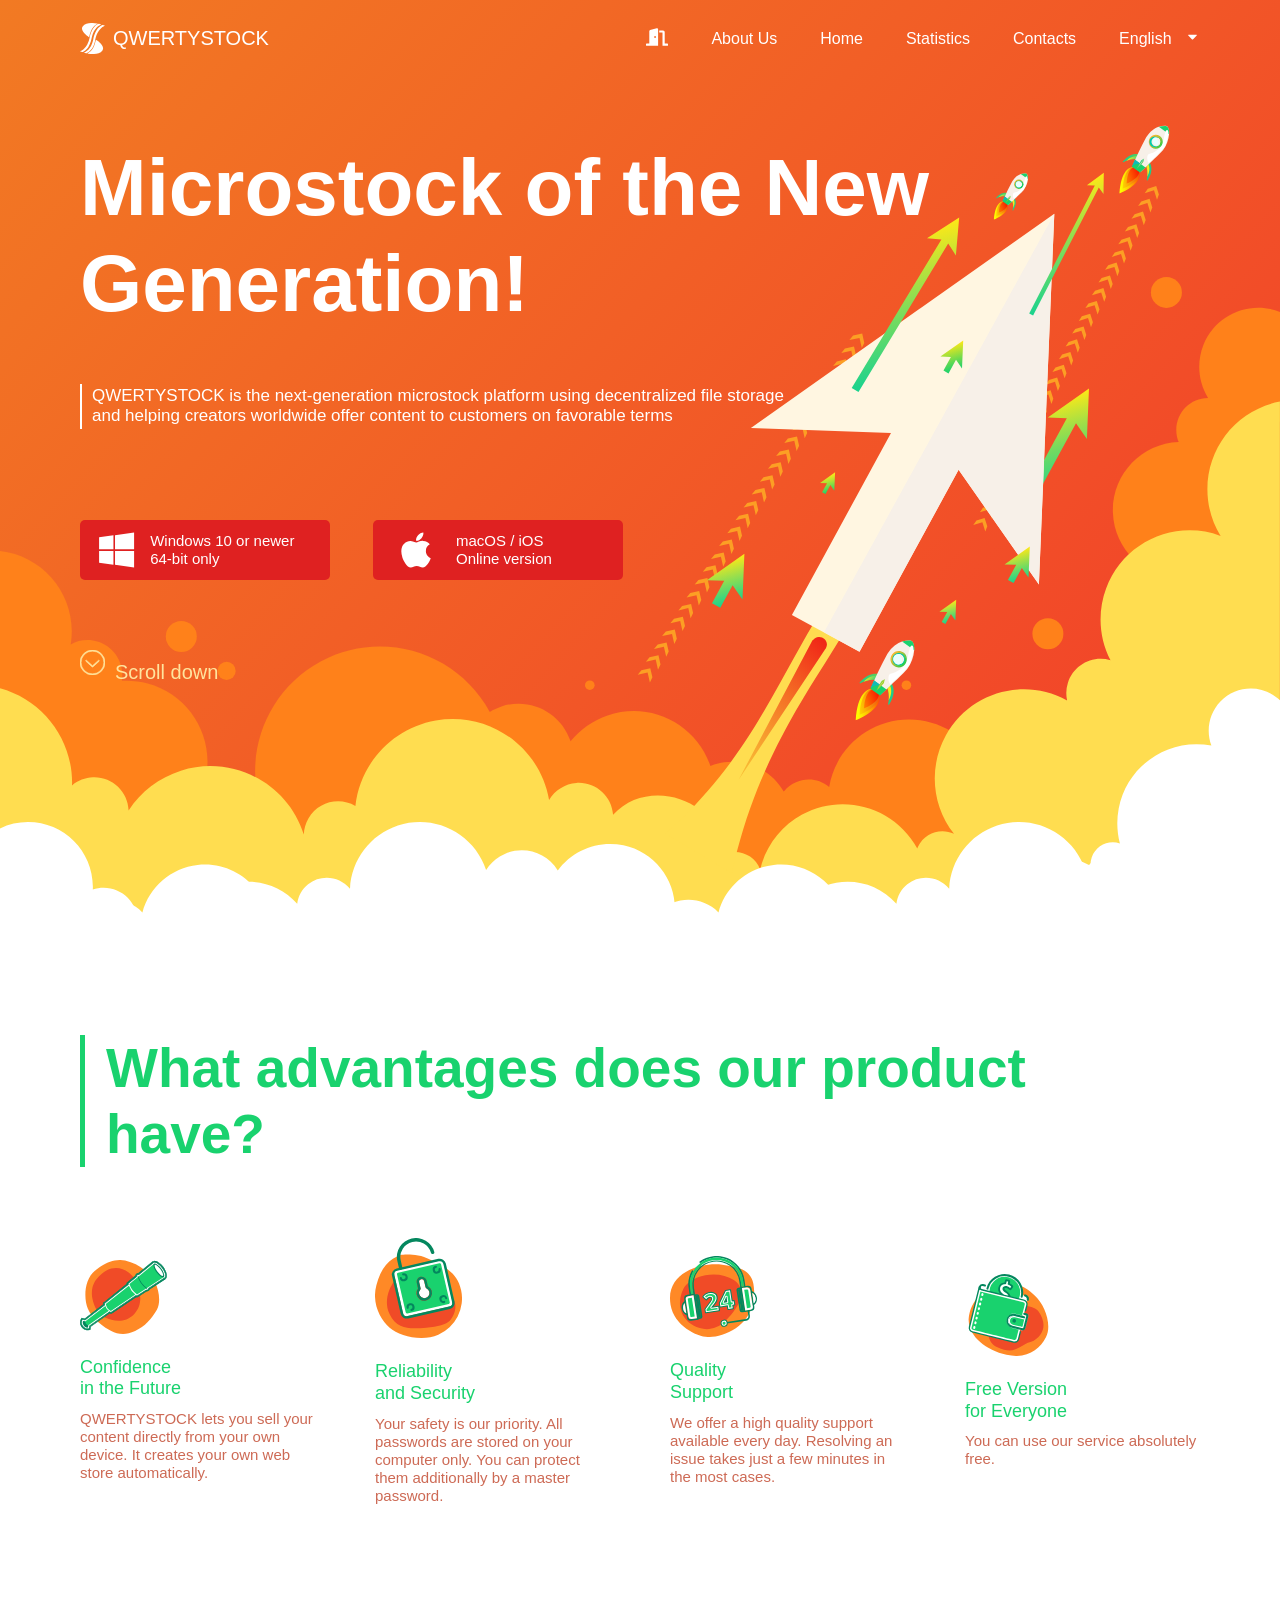
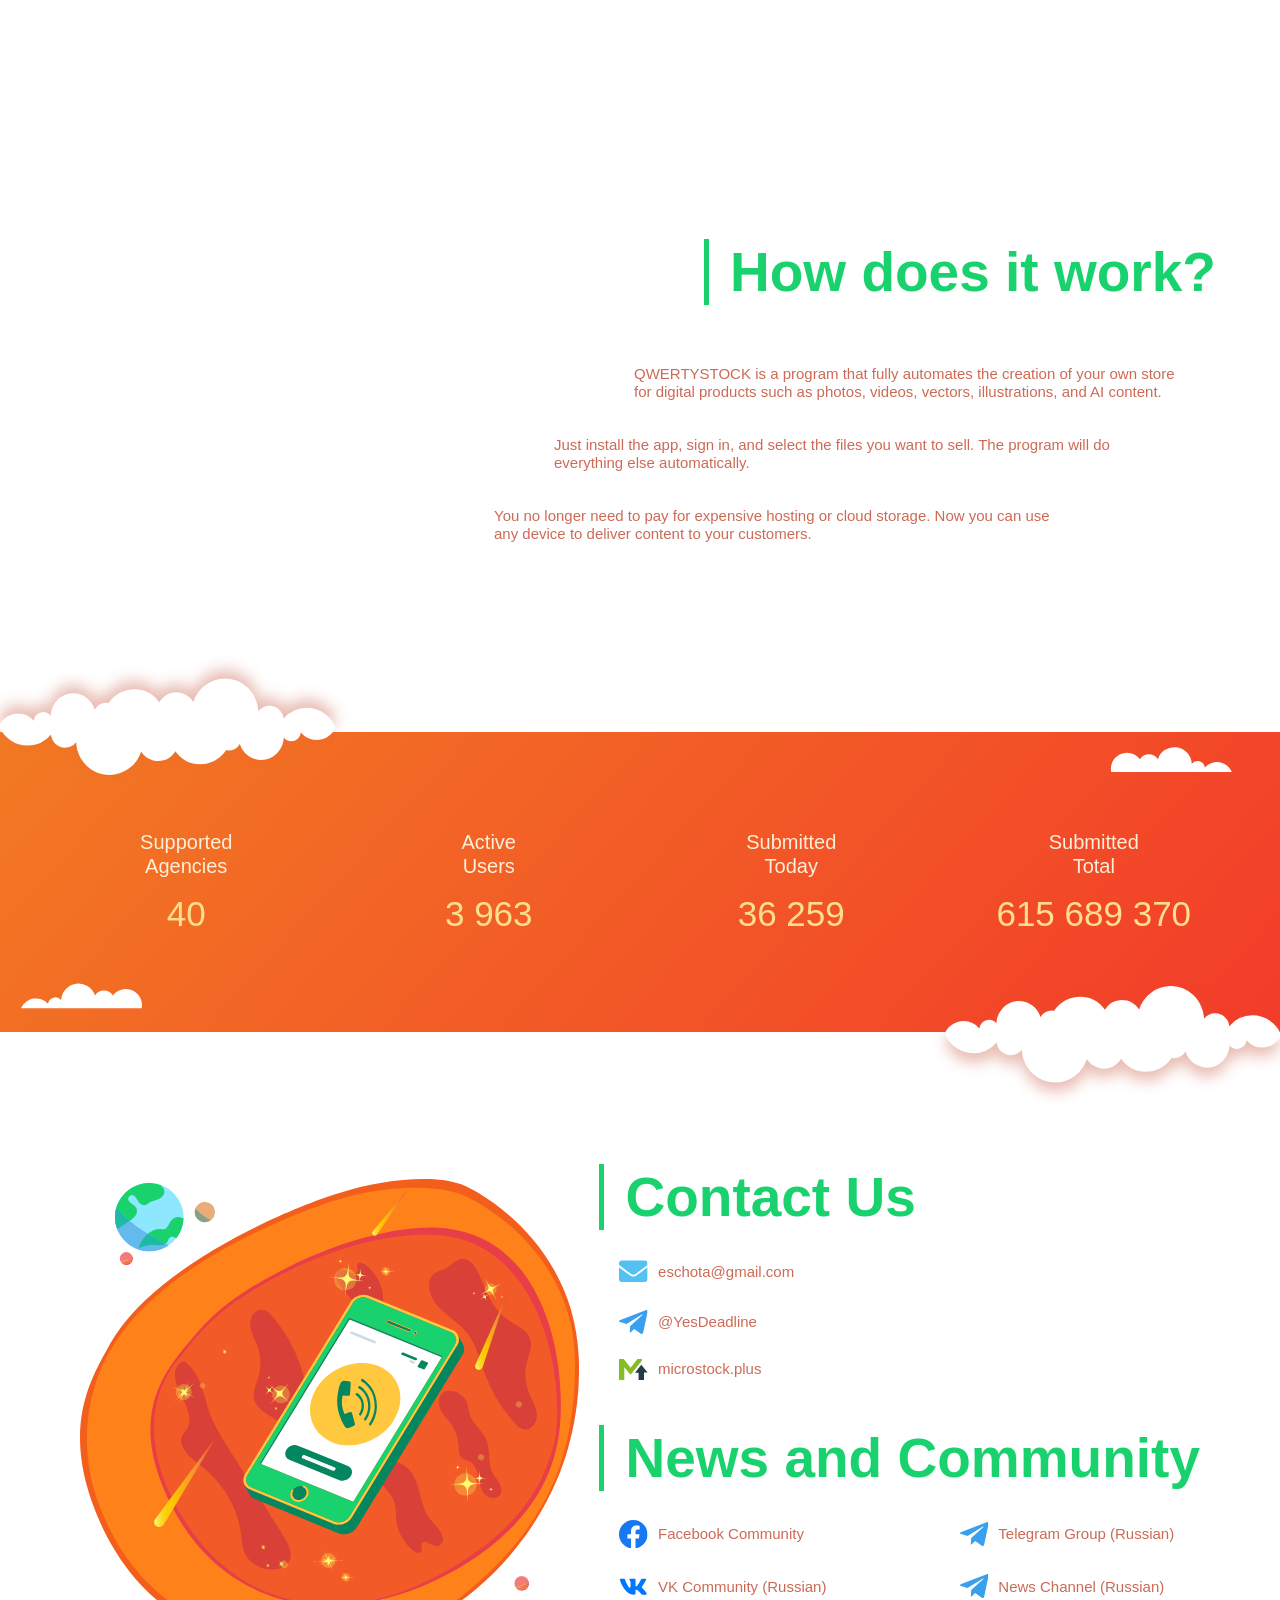
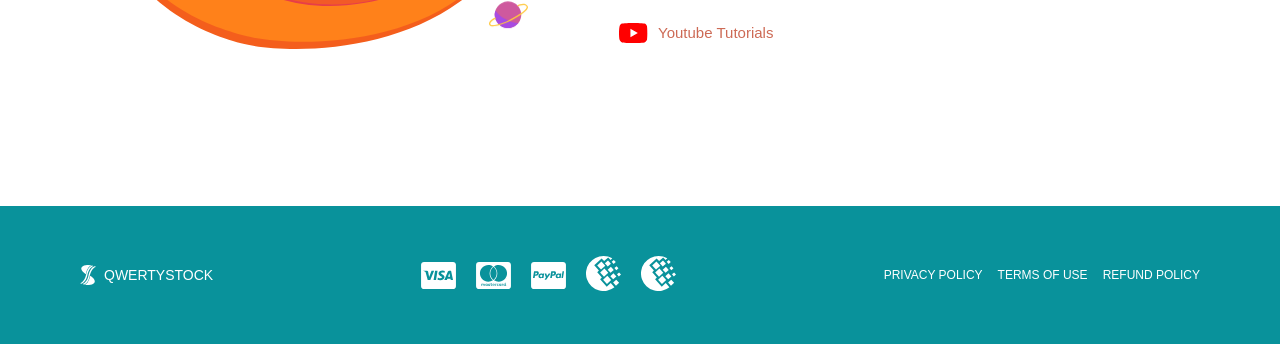
==== app.html @ 179c225b "Update landing copy and remove video tutorial" ====
<!DOCTYPE html>
<html lang="en">

<head>
  <meta charset="UTF-8">
    <link href="/app/assets/css/rubik.css" rel="stylesheet">
  <link rel="apple-touch-icon" sizes="180x180" href="/app/assets/img/icons/apple-touch-icon.png">
  <link rel="icon" type="image/png" sizes="32x32" href="/app/assets/img/icons/favicon-32x32.png">
  <link rel="icon" type="image/png" sizes="16x16" href="/app/assets/img/icons/favicon-16x16.png">
  <link rel="mask-icon" href="/app/assets/img/icons/safari-pinned-tab.svg" color="#6cdbb3">
  <link rel="manifest" href="/app/manifest.json">
  <link rel="alternate" hreflang="en" href="/app.html?lang=en" />
  <link rel="alternate" hreflang="ru" href="/app/ru.html?lang=ru" />
  <link rel="alternate" hreflang="x-default" href="/app.html?lang=en" />
  <meta name="msapplication-TileColor" content="#ffffff">
  <meta name="msapplication-TileImage" content="/app/assets/img/icons/mstile-150x150.png">
  <meta name="msapplication-config" content="/app/browserconfig.xml">
  <meta name="theme-color" content="#ffffff">
  <meta name="description" content="Our app makes it easy to work with stock content of any types, saves you a lot of time when uploading your files to microstock agencies and sending them for review.">
  <meta name="keywords" content="stock photography, stock photo, stock agencies, upload photos, submit photos, keyword software, uploading content, microstock business, microstock software, microstock keywording, microstocker, earn money photography online, keywording uploading tool, microstock services, meta copypaste, microstock analytics, vector, illustration, photo, microstock, illustrator, for free">
  <meta name="viewport" content="width=device-width, initial-scale=1">
  <link rel="stylesheet" type="text/css" href="/app/assets/css/style.css?1728584671904.0085">

  <title>QWERTYSTOCK | software for digital storefronts</title>

<script>
  if (new URLSearchParams(window.location.search).get('lang') === 'ru') {
    const query = window.location.search || '?lang=ru';
    window.location.replace('/app/ru.html' + query);
  }
</script>

</head>

<body>
  <div class="preloader" id="preloader">
    <div class='sk-circle-bounce'>
      <div class='sk-child sk-circle-1'></div>
      <div class='sk-child sk-circle-2'></div>
      <div class='sk-child sk-circle-3'></div>
      <div class='sk-child sk-circle-4'></div>
      <div class='sk-child sk-circle-5'></div>
      <div class='sk-child sk-circle-6'></div>
      <div class='sk-child sk-circle-7'></div>
      <div class='sk-child sk-circle-8'></div>
      <div class='sk-child sk-circle-9'></div>
      <div class='sk-child sk-circle-10'></div>
      <div class='sk-child sk-circle-11'></div>
      <div class='sk-child sk-circle-12'></div>
    </div>
  </div>
  <header class="header" id="header">
    <div class="container">
      <div class="header__inner">
        <a href="#" class="logo" data-scroll="#intro"><img src="/app/assets/img/header/SS_Logo_wht.svg" width="25" height="31" alt=""><span class="logo__name">QWERTYSTOCK</span></a>
        <div class="inner__wrapper">
          <nav class="nav" id="nav">
            <a href="https://accounts.stocksubmitter.com" title="" class="nav__enter"><svg class="enter__icon"><use href="/app/assets/img/sprite.svg#door-open-solid"></use></svg></a>
            <a href="#" title="" class="nav__link" data-scroll="#about">About Us</a>
            <a href="#" title="" class="nav__link" data-scroll="#intro">Home</a>
            <a href="#" title="" class="nav__link" data-scroll="#stats">Statistics</a>
            <a href="#" title="" class="nav__link" data-scroll="#contacts">Contacts</a>
          </nav>
          <div class="lang" tabindex="0">
            <div class="lang__head">English <svg class="lang__caret"><use href="/app/assets/img/sprite.svg#caret-down-solid"></use></svg></div>
            <ul class="lang__hidden">
              <li><a href="?lang=en" class="hidden__item">English</a></li>
<li><a href="?lang=ru" class="hidden__item">Русский</a></li>
            </ul>
          </div>
          <div class="header__menu">
            <button class="nav-toggle" id="nav-toggle">
              <span class="nav-toggle__item"></span>
            </button>
          </div>
        </div>
      </div>
    </div>
  </header>
  <main class="page">
    <div class="container container--intro" id="intro">
      
<svg class="arrows" xmlns="http://www.w3.org/2000/svg" xmlns:xlink="http://www.w3.org/1999/xlink" version="1.1" id="Слой_1" x="0px" y="0px" viewBox="0 0 1280 800" xml:space="preserve">
        <style type="text/css">
        .st0 {
          fill: #FF811A;
        }

        .st1 {
          fill: #FFDD50;
        }

        .st2 {
          fill: #FFFFFF;
        }

        .st3 {
          fill: #FC9F24;
        }

        .st4 {
          fill: url(#SVGID_1_);
        }

        .st5 {
          fill: url(#SVGID_2_);
        }

        .st6 {
          fill: #FFF6E1;
        }

        .st7 {
          fill: #F7F0E8;
        }

        .st8 {
          fill: url(#SVGID_3_);
        }

        .st9 {
          fill: url(#SVGID_4_);
        }

        .st10 {
          fill: url(#SVGID_5_);
        }

        .st11 {
          fill: url(#SVGID_6_);
        }

        .st12 {
          fill: url(#SVGID_7_);
        }

        .st13 {
          fill: url(#SVGID_8_);
        }

        .st14 {
          fill: url(#SVGID_9_);
        }

        .st15 {
          fill: url(#SVGID_10_);
        }

        .st16 {
          fill: url(#SVGID_11_);
        }

        .st17 {
          fill: url(#SVGID_12_);
        }

        .st18 {
          fill: url(#SVGID_13_);
        }

        .st19 {
          fill: url(#SVGID_14_);
        }

        .st20 {
          fill: url(#SVGID_15_);
        }

        .st21 {
          fill: url(#SVGID_16_);
        }

        .st22 {
          fill: #19D26E;
        }

        .st23 {
          fill: #0FBABA;
        }

        .st24 {
          fill: url(#SVGID_17_);
        }

        .st25 {
          fill: #B7FFFF;
        }

        .st26 {
          fill: url(#SVGID_18_);
        }

        .st27 {
          fill: #E7FFFF;
        }

        .st28 {
          fill: url(#SVGID_19_);
        }

        .st29 {
          fill: url(#SVGID_20_);
        }

        .st30 {
          fill: url(#SVGID_21_);
        }

        .st31 {
          fill: url(#SVGID_22_);
        }

        .st32 {
          fill: url(#SVGID_23_);
        }

        .st33 {
          fill: url(#SVGID_24_);
        }

        .st34 {
          fill: url(#SVGID_25_);
        }

        .st35 {
          fill: url(#SVGID_26_);
        }

        .st36 {
          fill: url(#SVGID_27_);
        }

        .st37 {
          fill: url(#SVGID_28_);
        }

        .st38 {
          fill: url(#SVGID_29_);
        }

        .st39 {
          fill: url(#SVGID_30_);
        }

        .st40 {
          fill: url(#SVGID_31_);
        }

        .st41 {
          fill: url(#SVGID_32_);
        }

        .st42 {
          fill: url(#SVGID_33_);
        }

        .st43 {
          fill: url(#SVGID_34_);
        }

        .st44 {
          fill: url(#SVGID_35_);
        }

        .st45 {
          fill: url(#SVGID_36_);
        }

        .st46 {
          fill: url(#SVGID_37_);
        }

        .st47 {
          fill: url(#SVGID_38_);
        }

        .st48 {
          fill: url(#SVGID_39_);
        }

        .st49 {
          fill: url(#SVGID_40_);
        }

        .st50 {
          fill: url(#SVGID_41_);
        }

        .st51 {
          fill: url(#SVGID_42_);
        }
        </style>
        <title></title>
        <g id="objects">
          <g id="_Группа_">
            <path id="_Контур_" class="st0" d="M126.5,558.7c-1.6,0-3.1,0.1-4.6,0.1c3.1-19.1-9.8-37.1-28.9-40.2    c-7.6-1.3-15.5,0.1-22.3,3.8c0.7-4.3,1.1-8.7,1.1-13.1c0-41.2-30.9-75.8-71.8-80.4v160.9c5.9-0.7,11.7-2,17.3-3.9    c1,17,14.1,30.8,31,32.7c-11.7,43.2,13.8,87.7,57,99.4s87.7-13.8,99.4-57s-13.8-87.7-57-99.4C140.8,559.6,133.7,558.7,126.5,558.7    L126.5,558.7z" />
            <path id="_Контур_2" class="st0" d="M1280,299.4V189.9c-30.3-12-64.6,2.8-76.6,33.1c-6.9,17.4-5.1,37,4.7,52.9    c-17.6,0-31.9,14.4-31.8,32c0,4.2,0.8,8.3,2.4,12.1c-37.7,1.4-67.2,33.1-65.8,70.8c1.4,37.7,33.1,67.2,70.8,65.8    c37.7-1.4,67.2-33.1,65.8-70.8c-0.7-19.7-9.9-38.1-25.1-50.5c12.1-7,18.2-21.1,14.9-34.8C1252.6,305,1267,304.6,1280,299.4z" />
            <path id="_Контур_3" class="st0" d="M909,597.6c-39.5,0-73.2,28.4-79.8,67.3c-13.5-11.3-33.6-9.5-44.9,4    c-0.2,0.2-0.4,0.5-0.6,0.7c-14.6-25.7-45.9-36.7-73.3-25.7c-14.4-42.3-60.5-64.9-102.8-50.5c-14.5,5-27.4,14-37,25.9    c-9.4-28.7-40.4-44.4-69.1-34.9c-4.1,1.4-8.1,3.2-11.7,5.5c-32.8-60.6-108.5-83.2-169.1-50.5C260,572.2,237.4,648,270.1,708.6    c32.8,60.6,108.5,83.2,169.1,50.5c28.3-15.3,49.6-40.9,59.5-71.5c18.4,7.2,39.2,3.9,54.5-8.6c4.9,44.5,44.9,76.6,89.4,71.7    c15.4-1.7,29.9-7.7,42-17.4c19.1,26.4,56,32.4,82.4,13.3c10.8-7.8,18.6-19,22.2-31.8c13.9,10.8,33.9,8.3,44.7-5.6    c0,0,0-0.1,0.1-0.1c16.8,41.5,64,61.5,105.5,44.7s61.5-64,44.7-105.5C971.7,617.6,942,597.6,909,597.6z" />
            <circle id="_Контур_4" class="st0" cx="226.6" cy="548.9" r="9.1" />
            <circle id="_Контур_5" class="st0" cx="1047.9" cy="511.8" r="15.5" />
            <circle id="_Контур_6" class="st0" cx="181.3" cy="514.5" r="15.5" />
            <circle id="_Контур_7" class="st0" cx="1166.4" cy="170.4" r="15.5" />
            <circle id="_Контур_8" class="st0" cx="906.4" cy="563.2" r="4.8" />
            <circle id="_Контур_9" class="st0" cx="589.8" cy="563.2" r="4.8" />
            <path id="_Контур_10" class="st1" d="M1207.4,367.2c0,16.5,4.5,32.7,13.2,46.7c-46.2-17.1-97.5,6.5-114.5,52.7    c-8.7,23.5-7.1,49.5,4.4,71.7c-18.1-5.5-37.2,4.8-42.7,22.9c-1,3.2-1.5,6.5-1.5,9.9c0,2.5,0.3,5,0.8,7.4    c-43.1-23.8-97.3-8.3-121.2,34.8c-17.4,31.5-14.2,70.3,8.1,98.5c-13.4-6.4-29.5-0.7-35.9,12.7c-0.3,0.6-0.6,1.2-0.8,1.9    c-22.5-41.2-74.1-56.3-115.2-33.9C781,704,765.7,724,760.2,747.4c-5.4-13.9-21-20.8-34.9-15.5c-3.7,1.4-7,3.6-9.7,6.5    C733,684,651.4,650,613.1,692.8c-1.3-18.9-17.8-33.2-36.7-31.9c-11.3,0.8-21.6,7.2-27.3,17c-9.3-53.2-60.1-88.8-113.3-79.5    c-42.8,7.5-75.6,42.4-80.4,85.6c-16.4-9.5-37.4-4-47,12.4c-2.8,4.9-4.4,10.3-4.6,16c-16.4-51.5-71.4-80-122.9-63.7    c-21.5,6.8-39.9,20.8-52.3,39.7c-0.7-19-16.7-33.8-35.6-33.1c-7.7,0.3-15.1,3.2-21,8.1c0-0.9,0.1-1.8,0.1-2.7    c0-44.1-29.6-82.8-72.2-94.4V798h1280V279.6C1237.9,287.5,1207.4,324.3,1207.4,367.2z" />
            <g id="_Группа_2">
              <path id="_Контур_11" class="st2" d="M1280,578.3L1280,578.3c-16.8-16.1-43.5-15.5-59.6,1.3c-11.2,11.7-14.7,28.8-9,44     c-42.9-8.3-84.4,19.9-92.7,62.8c-2.2,11.6-1.8,23.6,1.2,35c-11.6-3.9-24.3,2.4-28.2,14c-0.8,2.3-1.2,4.7-1.2,7.1     c0,0.5,0,0.9,0.1,1.3c-29.7-16.9-67.5-6.5-84.4,23.2c-5.3,9.3-8.1,19.9-8.1,30.6c0,0.8,0,1.5,0.1,2.3H1280V578.3z" />
              <path id="_Контур_12" class="st2" d="M718.5,790.4c-16.4-16.6-43.2-16.7-59.7-0.3c-2.9,2.9-5.4,6.2-7.4,9.9h194.1     c-4.1-35.6-36.2-61.1-71.8-57.1C747.3,745.9,725.4,764.7,718.5,790.4L718.5,790.4z" />
              <path id="_Контур_13" class="st2" d="M142.4,790.4c-16.4-16.6-43.2-16.7-59.7-0.3c-2.9,2.9-5.4,6.2-7.4,9.9h194.1     c-4.1-35.6-36.2-61.1-71.8-57.1C171.2,745.9,149.3,764.7,142.4,790.4L142.4,790.4z" />
              <path id="_Контур_14" class="st2" d="M610.1,721.9c-20.7,0-40.1,9.9-52.3,26.5c-12.2-19.8-38.1-26.1-58-13.9     c-5.5,3.4-10.2,8-13.7,13.5c-12.1-36.6-51.6-56.5-88.2-44.4c-27.5,9.1-46.6,34.3-47.9,63.2c-10.3-12.8-29.1-14.9-41.9-4.6     c-6.1,4.9-10,11.9-10.9,19.6c-23.7-26.9-64.6-29.5-91.5-5.8c-7.5,6.6-13.3,14.8-17.1,24h485c7.3-35.1-15.2-69.4-50.2-76.8     C619,722.3,614.6,721.9,610.1,721.9L610.1,721.9z" />
              <path id="_Контур_15" class="st2" d="M1209.3,721.9c-20.7,0-40.1,9.9-52.3,26.5c-12.2-19.8-38.1-26.1-58-13.9     c-5.5,3.4-10.2,8-13.7,13.5c-12.1-36.6-51.6-56.5-88.2-44.4c-27.5,9.1-46.6,34.3-47.9,63.2c-10.3-12.8-29.1-14.9-41.9-4.6     c-6.1,4.9-10,11.9-10.9,19.6c-23.7-26.9-64.6-29.5-91.5-5.8c-7.5,6.6-13.3,14.8-17.1,24h485c7.3-35.1-15.2-69.4-50.2-76.8     C1218.2,722.3,1213.8,721.9,1209.3,721.9L1209.3,721.9z" />
              <path id="_Контур_16" class="st2" d="M103.6,765.7c-3.7,0-7.3,0.6-10.8,1.8c0-0.9,0.1-1.8,0.1-2.6     c0-35.8-29-64.8-64.9-64.8c-9.7,0-19.2,2.2-28,6.3V800h137.8C137.8,781.1,122.5,765.7,103.6,765.7z" />
            </g>
          </g>
        </g>
        <g>
          <g id="Слой_1_1_">
            <polygon class="st3" points="1157,77.7 1154,68.3 1144.7,71.2 1147.8,66.7 1156.2,64 1158.9,72.6   " />
            <polygon class="st3" points="1150.4,90.5 1147.4,81.1 1138.1,84 1141.2,79.5 1149.6,76.8 1152.3,85.4   " />
            <polygon class="st3" points="1143.8,103.2 1140.8,93.8 1131.5,96.8 1134.6,92.2 1143,89.6 1145.7,98.1   " />
            <polygon class="st3" points="1137.2,116 1134.2,106.6 1124.9,109.5 1128,105 1136.4,102.3 1139.1,110.9   " />
            <polygon class="st3" points="1130.6,128.8 1127.6,119.3 1118.3,122.3 1121.4,117.8 1129.8,115.1 1132.5,123.6   " />
            <polygon class="st3" points="1124,141.5 1121,132.1 1111.7,135.1 1114.8,130.5 1123.2,127.9 1125.9,136.4   " />
            <polygon class="st3" points="1117.4,154.3 1114.4,144.9 1105.1,147.8 1108.2,143.3 1116.6,140.6 1119.3,149.1   " />
            <polygon class="st3" points="1110.8,167 1107.8,157.6 1098.5,160.6 1101.6,156 1110,153.4 1112.7,161.9   " />
            <polygon class="st3" points="1104.2,179.8 1101.2,170.4 1091.9,173.3 1095,168.8 1103.4,166.1 1106.1,174.7   " />
            <polygon class="st3" points="1097.6,192.5 1094.6,183.2 1085.4,186.1 1088.4,181.6 1096.8,178.9 1099.5,187.4   " />
            <polygon class="st3" points="1091,205.3 1088,195.9 1078.8,198.9 1081.8,194.3 1090.2,191.7 1092.9,200.2   " />
            <polygon class="st3" points="1084.4,218.1 1081.4,208.7 1072.2,211.6 1075.2,207.1 1083.6,204.4 1086.3,212.9   " />
            <polygon class="st3" points="1077.8,230.8 1074.8,221.5 1065.6,224.4 1068.6,219.9 1077,217.2 1079.7,225.7   " />
            <polygon class="st3" points="1071.2,243.6 1068.2,234.2 1059,237.2 1062.1,232.6 1070.4,230 1073.1,238.5   " />
            <polygon class="st3" points="1064.6,256.3 1061.6,247 1052.4,249.9 1055.5,245.4 1063.8,242.7 1066.5,251.2   " />
            <polygon class="st3" points="1057.9,269.1 1055,259.8 1045.8,262.7 1048.9,258.1 1057.2,255.5 1059.9,264   " />
            <polygon class="st3" points="1051.4,281.9 1048.4,272.5 1039.2,275.4 1042.3,270.9 1050.6,268.3 1053.3,276.7   " />
            <polygon class="st3" points="1044.8,294.6 1041.8,285.3 1032.6,288.2 1035.7,283.7 1044,281 1046.7,289.5   " />
            <polygon class="st3" points="1038.1,307.4 1035.2,298 1026,301 1029.1,296.4 1037.4,293.8 1040.1,302.2   " />
            <polygon class="st3" points="1031.5,320.1 1028.6,310.8 1019.4,313.7 1022.5,309.2 1030.8,306.6 1033.5,315   " />
            <polygon class="st3" points="1024.9,332.9 1022,323.6 1012.8,326.5 1015.9,322 1024.2,319.3 1026.9,327.8   " />
            <polygon class="st3" points="1018.3,345.7 1015.4,336.3 1006.2,339.3 1009.3,334.7 1017.6,332.1 1020.3,340.5   " />
            <polygon class="st3" points="1011.7,358.4 1008.8,349.1 999.6,352 1002.7,347.5 1011,344.9 1013.7,353.3   " />
            <polygon class="st3" points="1005.1,371.2 1002.2,361.9 993,364.8 996.1,360.3 1004.4,357.6 1007.1,366   " />
            <polygon class="st3" points="998.5,383.9 995.6,374.6 986.5,377.5 989.5,373 997.8,370.4 1000.5,378.8   " />
            <polygon class="st3" points="991.9,396.7 989,387.4 979.9,390.3 982.9,385.8 991.2,383.2 993.9,391.6   " />
            <polygon class="st3" points="985.3,409.4 982.4,400.2 973.3,403.1 976.4,398.5 984.6,395.9 987.3,404.3   " />
            <polygon class="st3" points="861.8,226.1 859.5,215.9 849.4,218.1 853.1,213.6 862.2,211.6 864.3,220.9   " />
            <polygon class="st3" points="853.6,239 851.3,228.8 841.3,231 844.9,226.5 854,224.5 856.1,233.7   " />
            <polygon class="st3" points="845.5,251.8 843.2,241.6 833.1,243.9 836.8,239.4 845.9,237.3 848,246.6   " />
            <polygon class="st3" points="837.3,264.7 835,254.5 825,256.8 828.7,252.2 837.7,250.2 839.8,259.5   " />
            <polygon class="st3" points="829.2,277.6 826.9,267.4 816.8,269.6 820.5,265.1 829.6,263.1 831.7,272.3   " />
            <polygon class="st3" points="821,290.4 818.7,280.2 808.7,282.5 812.4,278 821.4,275.9 823.5,285.2   " />
            <polygon class="st3" points="812.9,303.3 810.6,293.1 800.6,295.4 804.2,290.8 813.3,288.8 815.4,298.1   " />
            <polygon class="st3" points="804.7,316.2 802.4,306 792.4,308.2 796.1,303.7 805.1,301.7 807.2,310.9   " />
            <polygon class="st3" points="796.6,329 794.3,318.8 784.3,321.1 787.9,316.6 797,314.5 799.1,323.8   " />
            <polygon class="st3" points="788.4,341.9 786.1,331.7 776.1,334 779.8,329.5 788.8,327.4 790.9,336.7   " />
            <polygon class="st3" points="780.3,354.8 778,344.6 768,346.8 771.7,342.3 780.7,340.3 782.8,349.5   " />
            <polygon class="st3" points="772.1,367.6 769.8,357.4 759.8,359.7 763.5,355.2 772.5,353.2 774.6,362.4   " />
            <polygon class="st3" points="764,380.5 761.7,370.3 751.7,372.6 755.4,368.1 764.4,366 766.5,375.2   " />
            <polygon class="st3" points="755.8,393.3 753.5,383.2 743.6,385.4 747.2,380.9 756.2,378.9 758.3,388.1   " />
            <polygon class="st3" points="747.7,406.2 745.4,396.1 735.4,398.3 739.1,393.8 748.1,391.8 750.2,401   " />
            <polygon class="st3" points="739.5,419.1 737.2,408.9 727.3,411.2 730.9,406.7 740,404.6 742,413.8   " />
            <polygon class="st3" points="731.4,431.9 729.1,421.8 719.1,424 722.8,419.5 731.8,417.5 733.9,426.7   " />
            <polygon class="st3" points="723.2,444.8 720.9,434.7 711,436.9 714.7,432.4 723.7,430.4 725.7,439.6   " />
            <polygon class="st3" points="715.1,457.7 712.8,447.5 702.8,449.8 706.5,445.3 715.5,443.2 717.6,452.4   " />
            <polygon class="st3" points="706.9,470.5 704.6,460.4 694.7,462.6 698.4,458.1 707.4,456.1 709.4,465.3   " />
            <polygon class="st3" points="698.8,483.4 696.5,473.3 686.6,475.5 690.2,471 699.2,469 701.3,478.1   " />
            <polygon class="st3" points="690.6,496.2 688.3,486.1 678.4,488.4 682.1,483.9 691.1,481.9 693.1,491   " />
            <polygon class="st3" points="682.5,509.1 680.2,499 670.3,501.2 674,496.7 682.9,494.7 685,503.9   " />
            <polygon class="st3" points="674.3,522 672,511.9 662.1,514.1 665.8,509.6 674.8,507.6 676.8,516.7   " />
            <polygon class="st3" points="666.2,534.8 663.9,524.7 654,527 657.7,522.5 666.6,520.5 668.7,529.6   " />
            <polygon class="st3" points="658,547.7 655.7,537.6 645.9,539.8 649.5,535.3 658.5,533.3 660.5,542.5   " />
            <polygon class="st3" points="649.9,560.6 647.6,550.5 637.7,552.7 641.4,548.2 650.3,546.2 652.4,555.3   " />
            <linearGradient id="SVGID_1_" gradientUnits="userSpaceOnUse" x1="856.712" y1="-914.2423" x2="966.955" y2="-914.2423" gradientTransform="matrix(0.2831 0.9591 0.9591 -0.2831 1670.3436 -798.2589)">
              <stop offset="0" style="stop-color:#FFE816" />
              <stop offset="0.1" style="stop-color:#DCE528" />
              <stop offset="0.28" style="stop-color:#A1DF47" />
              <stop offset="0.45" style="stop-color:#71DA61" />
              <stop offset="0.62" style="stop-color:#4BD775" />
              <stop offset="0.77" style="stop-color:#2FD483" />
              <stop offset="0.9" style="stop-color:#1FD38C" />
              <stop offset="1" style="stop-color:#19D28F" />
            </linearGradient>
            <polygon class="st4" points="1089,266.6 1086.9,316.9 1076,301.3 1021.4,401.5 1012.2,396.6 1066.8,296.3 1047.8,295.6   " />
            <path class="st1" d="M841.9,513.8c-31.1,52.5-85.8,123.7-110,237.5l-66.3-39.6c80.1-71.5,106.6-141.4,149.6-213L841.9,513.8z" />
            <linearGradient id="SVGID_2_" gradientUnits="userSpaceOnUse" x1="4103.2017" y1="-1244.7209" x2="3971.2517" y2="-1367.5909" gradientTransform="matrix(-0.911 5.595608e-02 5.641879e-02 0.881 4528.0464 1511.9061)">
              <stop offset="0" style="stop-color:#F9C035" />
              <stop offset="0.13" style="stop-color:#F8B633" />
              <stop offset="0.34" style="stop-color:#F79A2E" />
              <stop offset="0.62" style="stop-color:#F46D25" />
              <stop offset="0.95" style="stop-color:#F13019" />
              <stop offset="1" style="stop-color:#F02717" />
            </linearGradient>
            <path class="st5" d="M738.5,658L825,527.5c0.5-0.5,0.8-1.1,1.1-1.7l0.1-0.2l0,0c0.5-1.1,0.8-2.3,0.7-3.6c-0.3-4.2-4-7.3-8.2-7    c-2.3,0.1-4.5,1.3-5.8,3.2l-0.3-0.2L738.5,658z" />
            <polygon class="st6" points="1038.9,462.6 958.6,347.8 859.5,529.7 791.9,492.9 891,311 750.9,306 1054.3,91.7   " />
            <polygon class="st7" points="1054.3,91.7 824,510.3 859.5,529.7 958.6,347.8 1038.9,462.6   " />
            <linearGradient id="SVGID_3_" gradientUnits="userSpaceOnUse" x1="714.111" y1="-1075.8254" x2="859.3732" y2="-1075.8254" gradientTransform="matrix(0.2405 0.9706 0.9706 -0.2405 1761.11 -838.8728)">
              <stop offset="0" style="stop-color:#FFE816" />
              <stop offset="0.4" style="stop-color:#9DDF4A" />
              <stop offset="0.81" style="stop-color:#3FD67B" />
              <stop offset="1" style="stop-color:#19D28F" />
            </linearGradient>
            <polygon class="st8" points="959.2,95.5 955.9,133.6 948.2,121.4 858.5,270.1 851.7,266 941.4,117.4 927,116.2   " />
            <linearGradient id="SVGID_4_" gradientUnits="userSpaceOnUse" x1="775.0198" y1="-979.7557" x2="802.412" y2="-979.7557" gradientTransform="matrix(0.2831 0.9591 0.9591 -0.2831 1670.3436 -798.2589)">
              <stop offset="0" style="stop-color:#FFE816" />
              <stop offset="0.22" style="stop-color:#C6E32C" />
              <stop offset="0.6" style="stop-color:#6ADA4F" />
              <stop offset="0.87" style="stop-color:#30D465" />
              <stop offset="1" style="stop-color:#19D26E" />
            </linearGradient>
            <polygon class="st9" points="962,246.4 956,237.8 948.5,251.4 943.5,248.6 950.9,235 940.4,234.6 963.2,218.5   " />
            <linearGradient id="SVGID_5_" gradientUnits="userSpaceOnUse" x1="917.5898" y1="-1258.7948" x2="962.6031" y2="-1258.7948" gradientTransform="matrix(0.2831 0.9591 0.9591 -0.2831 1670.3436 -798.2589)">
              <stop offset="0" style="stop-color:#FFE816" />
              <stop offset="0.4" style="stop-color:#9DDF4A" />
              <stop offset="0.81" style="stop-color:#3FD67B" />
              <stop offset="1" style="stop-color:#19D28F" />
            </linearGradient>
            <polygon class="st10" points="742.5,477.5 732.6,463.3 720.3,485.8 712,481.2 724.2,458.8 706.9,458.2 744.4,431.7   " />
            <linearGradient id="SVGID_6_" gradientUnits="userSpaceOnUse" x1="1021.7398" y1="-1056.278" x2="1041.988" y2="-1056.278" gradientTransform="matrix(0.2831 0.9591 0.9591 -0.2831 1670.3436 -798.2589)">
              <stop offset="0" style="stop-color:#FFE816" />
              <stop offset="0.4" style="stop-color:#9DDF4A" />
              <stop offset="0.81" style="stop-color:#3FD67B" />
              <stop offset="1" style="stop-color:#19D28F" />
            </linearGradient>
            <polygon class="st11" points="955.4,498.4 950.9,492 945.4,502.1 941.7,500.1 947.2,490 939.4,489.7 956.2,477.8   " />
            <linearGradient id="SVGID_7_" gradientUnits="userSpaceOnUse" x1="991.4698" y1="-975.7203" x2="1021.8355" y2="-975.7203" gradientTransform="matrix(0.2831 0.9591 0.9591 -0.2831 1670.3436 -798.2589)">
              <stop offset="0" style="stop-color:#FFE816" />
              <stop offset="0.4" style="stop-color:#9DDF4A" />
              <stop offset="0.81" style="stop-color:#3FD67B" />
              <stop offset="1" style="stop-color:#19D28F" />
            </linearGradient>
            <polygon class="st12" points="1028.5,455.4 1021.8,445.9 1013.6,461 1007.9,457.9 1016.2,442.8 1004.5,442.4 1029.8,424.5   " />
            <linearGradient id="SVGID_8_" gradientUnits="userSpaceOnUse" x1="865.1598" y1="-1135.2693" x2="883.219" y2="-1135.2693" gradientTransform="matrix(0.2831 0.9591 0.9591 -0.2831 1670.3436 -798.2589)">
              <stop offset="0" style="stop-color:#FFE816" />
              <stop offset="0.12" style="stop-color:#EBE61E" />
              <stop offset="0.37" style="stop-color:#B6E132" />
              <stop offset="0.72" style="stop-color:#61D952" />
              <stop offset="1" style="stop-color:#19D26E" />
            </linearGradient>
            <polygon class="st13" points="834.3,368.7 830.4,363 825.5,372 822.1,370.2 827,361.2 820.1,360.9 835.1,350.3   " />
            <linearGradient id="SVGID_9_" gradientUnits="userSpaceOnUse" x1="962.6475" y1="-955.697" x2="1076.9078" y2="-955.697" gradientTransform="matrix(0.3073 0.9516 0.9516 -0.3073 1663.0402 -1141.4803)">
              <stop offset="0" style="stop-color:#FFE816" />
              <stop offset="0.4" style="stop-color:#9DDF4A" />
              <stop offset="0.81" style="stop-color:#3FD67B" />
              <stop offset="1" style="stop-color:#19D28F" />
            </linearGradient>
            <polygon class="st14" points="1103.8,50.7 1103.5,71.9 1098.8,65.4 1033.1,193.6 1029.2,191.6 1094.8,63.4 1086.9,63.3   " />
            <linearGradient id="SVGID_10_" gradientUnits="userSpaceOnUse" x1="839.4167" y1="347.7477" x2="855.9767" y2="347.7477" gradientTransform="matrix(0.8008 0.6024 0.6024 -0.8008 246.3044 -194.1304)">
              <stop offset="0" style="stop-color:#1ECC8C" />
              <stop offset="1" style="stop-color:#A3D024" />
            </linearGradient>
            <path class="st15" d="M1143,39.3c-1.4-1-3-1.7-4.7-2.1c-4.3-0.9-8.7,0.2-12,1.6c-1.1,0.5-2,1-2.8,1.4c-0.2,0.1-0.5,0-0.7-0.2    c-0.1-0.2-0.1-0.4,0.1-0.6c10.8-12.4,20.2-5.7,22.1-4.4c0.2,0.1,0.3,0.4,0.2,0.6l-1.3,3.5c-0.1,0.3-0.3,0.4-0.6,0.4    C1143.1,39.4,1143.1,39.4,1143,39.3z" />
            <linearGradient id="SVGID_11_" gradientUnits="userSpaceOnUse" x1="841.8167" y1="347.6976" x2="850.4767" y2="347.6976" gradientTransform="matrix(0.8008 0.6024 0.6024 -0.8008 246.3044 -194.1304)">
              <stop offset="0" style="stop-color:#FFE816" />
              <stop offset="0.4" style="stop-color:#9DDF4A" />
              <stop offset="0.81" style="stop-color:#3FD67B" />
              <stop offset="1" style="stop-color:#19D28F" />
            </linearGradient>
            <path class="st16" d="M1138.3,37.3c-4.3-0.9-8.7,0.2-12,1.6c7.1-7,13.3-4.1,13.3-4.1L1138.3,37.3z" />
            <linearGradient id="SVGID_12_" gradientUnits="userSpaceOnUse" x1="5400.5435" y1="341.4946" x2="5417.0688" y2="341.4946" gradientTransform="matrix(-0.8008 -0.6024 0.6024 -0.8008 5267.3228 3575.3667)">
              <stop offset="0" style="stop-color:#1ECC8C" />
              <stop offset="1" style="stop-color:#A3D024" />
            </linearGradient>
            <path class="st17" d="M1142.2,38.8c1.3,1.1,2.5,2.4,3.3,4c2.1,3.9,2.2,8.4,1.8,12c-0.1,1.2-0.3,2.2-0.5,3.1    c-0.1,0.3,0.1,0.5,0.4,0.6c0.2,0.1,0.4,0,0.5-0.2c8.9-13.9-0.2-20.9-2-22.4c-0.2-0.1-0.4-0.1-0.6,0l-3,2.2    C1142,38.2,1142,38.5,1142.2,38.8C1142.2,38.7,1142.2,38.7,1142.2,38.8z" />
            <linearGradient id="SVGID_13_" gradientUnits="userSpaceOnUse" x1="5402.9336" y1="341.6506" x2="5411.5938" y2="341.6506" gradientTransform="matrix(-0.8008 -0.6024 0.6024 -0.8008 5267.3228 3575.3667)">
              <stop offset="0" style="stop-color:#FFE816" />
              <stop offset="0.4" style="stop-color:#9DDF4A" />
              <stop offset="0.81" style="stop-color:#3FD67B" />
              <stop offset="1" style="stop-color:#19D28F" />
            </linearGradient>
            <path class="st18" d="M1145.5,42.7c2.1,3.9,2.2,8.4,1.8,12c4.7-8.8,0.2-13.9,0.2-13.9L1145.5,42.7z" />
            <linearGradient id="SVGID_14_" gradientUnits="userSpaceOnUse" x1="1104.0833" y1="1578.9421" x2="1124.3242" y2="1578.9421" gradientTransform="matrix(0.9999 1.542373e-02 1.542373e-02 -0.9999 -8.6744 1619.7714)">
              <stop offset="1.000000e-02" style="stop-color:#FDFF00" />
              <stop offset="0.12" style="stop-color:#FDF800" />
              <stop offset="0.27" style="stop-color:#FDE500" />
              <stop offset="0.46" style="stop-color:#FEC700" />
              <stop offset="0.67" style="stop-color:#FE9C00" />
              <stop offset="0.89" style="stop-color:#FF6500" />
              <stop offset="1" style="stop-color:#FF4900" />
            </linearGradient>
            <path class="st19" d="M1119.4,71.5c0,0,28.9-11.1,18.2-26.2C1137.6,45.3,1121.6,38.7,1119.4,71.5z" />
            <linearGradient id="SVGID_15_" gradientUnits="userSpaceOnUse" x1="979.4071" y1="-1495.6425" x2="979.1671" y2="-1476.4244" gradientTransform="matrix(0.1457 0.9893 0.9893 -0.1457 2458.1482 -1129.8118)">
              <stop offset="0" style="stop-color:#FFD600" />
              <stop offset="1" style="stop-color:#ED4F13" />
            </linearGradient>
            <path class="st20" d="M1122.7,66.8c0,0,23.7-9.1,14.9-21.5C1137.6,45.4,1124.6,40,1122.7,66.8z" />
            <linearGradient id="SVGID_16_" gradientUnits="userSpaceOnUse" x1="978.275" y1="-1492.1412" x2="975.2712" y2="-1476.3008" gradientTransform="matrix(0.1457 0.9893 0.9893 -0.1457 2458.1482 -1129.8118)">
              <stop offset="0" style="stop-color:#FF8100" />
              <stop offset="1" style="stop-color:#F81600" />
            </linearGradient>
            <path class="st21" d="M1126.6,61.5c0,0,17.7-6.8,11.1-16.1C1137.7,45.4,1127.9,41.3,1126.6,61.5z" />
            <path class="st7" d="M1163.1,28.1c-2.6,3.2-13.5,13.5-19.1,18.7l-3.4,3.1l-4.2-3.1l-3.7-3.2c4-9.7,8.5-19.1,13.5-28.3    c3.9-6.3,8.6-9.3,12.6-10.6c2.3-0.7,4.6-1,7-0.9c0.9,0.2,1.8,0.8,2.2,1.6c0.2,0.4,0.3,0.7,0.5,1.1c0.6,1.8,0.8,3.7,0.6,5.6    C1168.6,18,1166.5,23.5,1163.1,28.1z" />
            <path class="st22" d="M1169.1,12.3l-10.3-7.5c2.3-0.7,4.6-1,7-0.9c0.9,0.2,1.8,0.8,2.2,1.6c0.2,0.4,0.3,0.7,0.5,1.1    C1169,8.5,1169.3,10.4,1169.1,12.3z" />
            <path class="st2" d="M1148.8,41c0,0,15.1-13,16.7-17.9c1.7-4.8,4.5-13.5,1.9-15s-3.1,8.8-5.1,14c-2.1,5.2-8.7,9.1-12.6,9.7    S1147.3,40.2,1148.8,41z" />
            <polygon class="st22" points="1145.5,45.4 1140,50.6 1131.9,44.8 1132.1,44.3 1135,37.8   " />
            <path class="st23" d="M1141.8,42.7c-3.2-1.6-7.2-1-9.7,1.6l2.9-6.5L1141.8,42.7z" />
            <linearGradient id="SVGID_17_" gradientUnits="userSpaceOnUse" x1="847.0966" y1="375.0117" x2="860.9568" y2="375.0117" gradientTransform="matrix(0.8008 0.6024 0.6024 -0.8008 246.3044 -194.1304)">
              <stop offset="0" style="stop-color:#FFB527" />
              <stop offset="0.1" style="stop-color:#F5B628" />
              <stop offset="0.25" style="stop-color:#DCB92C" />
              <stop offset="0.46" style="stop-color:#B1BD31" />
              <stop offset="0.7" style="stop-color:#77C338" />
              <stop offset="0.97" style="stop-color:#2DCB42" />
              <stop offset="1" style="stop-color:#24CC43" />
            </linearGradient>
            <path class="st24" d="M1161.4,23.8c-2.2,3.1-6.6,3.8-9.7,1.6s-3.8-6.6-1.6-9.7c2.2-3.1,6.6-3.8,9.7-1.6l0,0    C1163,16.4,1163.7,20.7,1161.4,23.8z" />
            <path class="st25" d="M1152.6,25c-0.1,0-0.1-0.1,0-0.2c0,0,0.1-0.1,0.1,0l0,0C1152.8,24.8,1152.8,24.9,1152.6,25    C1152.8,25,1152.7,25,1152.6,25L1152.6,25L1152.6,25z M1151.9,24.4L1151.9,24.4L1151.9,24.4c-0.1,0-0.1-0.1,0-0.2    c0-0.1,0.1-0.1,0.2,0l0,0l0,0c0.1,0,0.1,0.1,0,0.2S1151.9,24.5,1151.9,24.4L1151.9,24.4z M1153.5,25.5c-0.1,0-0.1-0.1,0-0.2    c0,0,0.1-0.1,0.1,0l0,0c0.1,0,0.1,0.1,0.1,0.1S1153.6,25.5,1153.5,25.5L1153.5,25.5L1153.5,25.5L1153.5,25.5z M1151.2,23.7    L1151.2,23.7L1151.2,23.7c0-0.1,0-0.1,0-0.2c0.1,0,0.1,0,0.2,0l0,0c0,0,0.1,0.1,0,0.2C1151.3,23.7,1151.2,23.8,1151.2,23.7    L1151.2,23.7L1151.2,23.7z M1154.4,25.7c-0.1,0-0.1-0.1,0-0.2l0.1-0.1l0,0c0.1,0,0.1,0.1,0.1,0.1    C1154.6,25.6,1154.6,25.7,1154.4,25.7C1154.5,25.7,1154.5,25.7,1154.4,25.7L1154.4,25.7L1154.4,25.7z M1150.6,22.9L1150.6,22.9    L1150.6,22.9c0-0.1,0-0.1,0-0.2c0.1,0,0.1,0,0.2,0l0,0c0,0.1,0,0.1,0,0.2C1150.7,23,1150.7,23,1150.6,22.9L1150.6,22.9z     M1155.4,25.8c-0.1,0-0.1-0.1,0-0.2l0.1-0.1l0,0c0.1,0,0.1,0.1,0.1,0.1S1155.5,25.8,1155.4,25.8    C1155.5,25.8,1155.5,25.8,1155.4,25.8L1155.4,25.8L1155.4,25.8z M1150.2,22C1150.1,22,1150.1,22,1150.2,22L1150.2,22    c0-0.1,0-0.2,0.1-0.2s0.1,0,0.1,0.1l0,0c0,0.1,0,0.1-0.1,0.2C1150.3,22,1150.2,22,1150.2,22L1150.2,22z M1156.4,25.8    c-0.1,0-0.1-0.1,0-0.2c0,0,0.1,0,0.1-0.1l0,0c0.1,0,0.1,0.1,0.1,0.1C1156.6,25.8,1156.5,25.8,1156.4,25.8L1156.4,25.8L1156.4,25.8    L1156.4,25.8L1156.4,25.8z M1149.9,21.1c0,0,0,0,0.6-0.2l0,0c-0.7,0.1-0.6,0-0.6,0c0.1,0,0.1,0-1.3,0.4l0,0    C1150.1,21,1150,21.1,1149.9,21.1C1150,21.1,1149.9,21.1,1149.9,21.1L1149.9,21.1z M1157.3,25.6c-0.1,0-0.1-0.1,0-0.2l0,0l0,0    c0.1,0,0.1,0,0.1,0.1C1157.5,25.5,1157.5,25.6,1157.3,25.6L1157.3,25.6C1157.4,25.6,1157.4,25.6,1157.3,25.6L1157.3,25.6z     M1149.7,20.1C1149.7,20.1,1149.7,20,1149.7,20.1L1149.7,20.1c0-0.2,0-0.2,0.1-0.2s0.1,0.1,0.1,0.1l0,0    C1149.9,20.1,1149.9,20.1,1149.7,20.1C1149.8,20.1,1149.8,20.1,1149.7,20.1L1149.7,20.1z M1158.3,25.2L1158.3,25.2    c0-0.1,0-0.1,0.1-0.2l0,0l0,0c0.1,0,0.1,0,0.2,0.1v0.1l0,0C1158.4,25.3,1158.3,25.3,1158.3,25.2L1158.3,25.2z M1149.8,19.1    c0,0-0.1-0.1,0-0.1l0,0c0-0.1,0.1-0.1,0.1-0.1c0.1,0,0.1,0.1,0.1,0.1l0,0l0,0C1150,19,1149.9,19.1,1149.8,19.1    C1149.9,19.1,1149.9,19.1,1149.8,19.1L1149.8,19.1z M1159.1,24.8L1159.1,24.8c0,0,0-0.1,0-0.2l0,0l0,0c0,0,0.1,0,0.2,0    c0,0,0,0.1,0,0.2l0,0l0,0C1159.2,24.9,1159.2,24.8,1159.1,24.8z M1150,18.2v-0.1l0,0c0-0.1,0.1-0.1,0.2-0.1s0.1,0.1,0.1,0.2l0,0    C1150.2,18.2,1150.2,18.2,1150,18.2C1150.1,18.2,1150.1,18.2,1150,18.2L1150,18.2z M1159.9,24.2L1159.9,24.2c0,0,0-0.1,0-0.2l0,0    l0,0c0,0,0.1,0,0.2,0c0,0,0,0.1,0,0.2l0,0C1160.1,24.2,1160,24.2,1159.9,24.2L1159.9,24.2z M1150.4,17.3v-0.1l0,0    c0-0.1,0.1-0.1,0.2-0.1s0.1,0.1,0.1,0.2l0,0l0,0C1150.6,17.3,1150.5,17.3,1150.4,17.3C1150.5,17.3,1150.5,17.3,1150.4,17.3    L1150.4,17.3z M1160.6,23.4L1160.6,23.4c0,0,0-0.1,0-0.2l0,0l0,0c0-0.1,0.1-0.1,0.2,0c0.1,0,0.1,0.1,0,0.2l0,0l0,0    C1160.8,23.5,1160.7,23.5,1160.6,23.4C1160.6,23.5,1160.6,23.5,1160.6,23.4L1160.6,23.4z M1150.9,16.4c0,0,0-0.1,0-0.2l0,0l0,0    c0-0.1,0.1-0.1,0.2,0s0.1,0.1,0,0.2l0,0l0,0C1151.1,16.5,1151.1,16.5,1150.9,16.4C1151,16.5,1150.9,16.5,1150.9,16.4L1150.9,16.4z     M1161.1,22.6v-0.1l0,0c0-0.1,0.1-0.1,0.2-0.1s0.1,0.1,0.1,0.2l0,0C1161.3,22.6,1161.2,22.6,1161.1,22.6    C1161.2,22.6,1161.2,22.6,1161.1,22.6L1161.1,22.6z M1151.5,15.7L1151.5,15.7c0,0,0-0.1,0-0.2l0,0l0,0c0,0,0.1,0,0.2,0    c0,0,0,0.1,0,0.2l0,0C1151.7,15.7,1151.6,15.7,1151.5,15.7L1151.5,15.7z M1161.4,21.7v-0.1l0,0c0-0.1,0.1-0.1,0.2-0.1    s0.1,0.1,0.1,0.2l0,0C1161.6,21.7,1161.6,21.7,1161.4,21.7C1161.5,21.7,1161.5,21.7,1161.4,21.7L1161.4,21.7z M1152.3,15.1    L1152.3,15.1c0,0,0-0.1,0-0.2l0,0l0,0c0.1,0,0.1,0,0.2,0c0,0.1,0,0.1,0,0.2l0,0l0,0C1152.4,15.1,1152.3,15.1,1152.3,15.1    L1152.3,15.1z M1161.7,20.7c0,0-0.1-0.1,0-0.1l0,0c0-0.1,0.1-0.1,0.1-0.1c0.1,0,0.1,0.1,0.1,0.1l0,0    C1161.8,20.7,1161.8,20.7,1161.7,20.7L1161.7,20.7L1161.7,20.7z M1153.1,14.6L1153.1,14.6c0-0.1,0-0.1,0.1-0.2l0,0    c0.1,0,0.1,0,0.2,0.1c0,0.1,0,0.1-0.1,0.2l0,0C1153.2,14.7,1153.2,14.6,1153.1,14.6C1153.1,14.6,1153.1,14.5,1153.1,14.6    L1153.1,14.6z M1161.7,19.8C1161.7,19.7,1161.7,19.7,1161.7,19.8L1161.7,19.8c0-0.2,0-0.2,0.1-0.2s0.1,0.1,0.1,0.1l0,0    C1161.9,19.7,1161.9,19.8,1161.7,19.8C1161.8,19.8,1161.8,19.8,1161.7,19.8L1161.7,19.8z M1154.1,14.2c-0.1,0-0.1-0.1,0-0.2l0,0    l0,0C1154.2,14,1154.2,14,1154.1,14.2C1154.3,14.1,1154.2,14.2,1154.1,14.2L1154.1,14.2L1154.1,14.2z M1161.6,18.7    c0,0,0,0,1.8-0.4l0,0c-1.9,0.3-1.9,0.2-1.8,0.2C1161.7,18.5,1161.8,18.5,1161.6,18.7L1161.6,18.7    C1161.8,18.6,1161.8,18.7,1161.6,18.7C1161.7,18.8,1161.6,18.8,1161.6,18.7L1161.6,18.7z M1155,14c-0.1,0-0.1-0.1-0.1-0.1    c0-0.1,0.1-0.1,0.1-0.1l0,0c0.1,0,0.1,0.1,0.1,0.1C1155.2,13.9,1155.2,14,1155,14C1155.1,14,1155.1,14,1155,14L1155,14    C1155.1,14,1155,14,1155,14L1155,14z M1161.3,17.8L1161.3,17.8L1161.3,17.8c0-0.1,0-0.2,0.1-0.2s0.1,0,0.1,0.1l0,0    c0,0.1,0,0.1-0.1,0.2C1161.4,17.9,1161.4,17.9,1161.3,17.8L1161.3,17.8z M1156,14c-0.1,0-0.1-0.1-0.1-0.2c0-0.1,0.1-0.1,0.2-0.1    l0,0c0.1,0,0.1,0.1,0.1,0.1C1156.2,13.9,1156.2,14,1156,14C1156.1,14,1156.1,14,1156,14L1156,14L1156,14z M1160.9,17L1160.9,17    L1160.9,17c0-0.1,0-0.1,0-0.2c0.1,0,0.1,0,0.2,0l0,0l0,0c0,0.1,0,0.1,0,0.2C1161,17,1161,17,1160.9,17L1160.9,17z M1156.9,14.1    c-0.1,0-0.1-0.1,0-0.2l0.1-0.1l0,0c0.1,0,0.1,0.1,0.1,0.1C1157.2,14.1,1157.1,14.1,1156.9,14.1C1157,14.1,1157,14.1,1156.9,14.1    L1156.9,14.1L1156.9,14.1z M1160.3,16.2L1160.3,16.2L1160.3,16.2c0-0.1,0-0.1,0-0.2c0.1,0,0.1,0,0.2,0l0,0l0,0c0,0,0.1,0.1,0,0.2    C1160.4,16.2,1160.4,16.2,1160.3,16.2L1160.3,16.2z M1157.9,14.4c-0.1,0-0.1-0.1,0-0.2c0,0,0.1-0.1,0.1,0l0,0    c0.1,0,0.1,0.1,0.1,0.1C1158.1,14.4,1158,14.5,1157.9,14.4L1157.9,14.4L1157.9,14.4L1157.9,14.4z M1159.6,15.4L1159.6,15.4    L1159.6,15.4c-0.1,0-0.1-0.1,0-0.2c0-0.1,0.1-0.1,0.2,0l0,0l0,0c0.1,0,0.1,0.1,0,0.2C1159.7,15.5,1159.7,15.5,1159.6,15.4z     M1158.8,14.8c-0.1,0-0.1-0.1,0-0.2c0,0,0.1-0.1,0.1,0l0,0C1159,14.6,1159,14.7,1158.8,14.8C1158.9,14.9,1158.8,14.9,1158.8,14.8    L1158.8,14.8L1158.8,14.8z" />
            <linearGradient id="SVGID_18_" gradientUnits="userSpaceOnUse" x1="849.307" y1="375.375" x2="849.057" y2="371.3251" gradientTransform="matrix(0.8006 0.5969 0.5969 -0.8006 247.6488 -183.0401)">
              <stop offset="0" style="stop-color:#00CCAC" />
              <stop offset="1" style="stop-color:#5599FF" />
            </linearGradient>
            <circle class="st26" cx="1154.7" cy="19.8" r="5.3" />
            <path class="st7" d="M1159.4,22.4c-1.4,2-4.2,2.4-6.1,1s-2.4-4.2-1-6.1c1.4-2,4.2-2.4,6.1-1C1160.4,17.7,1160.8,20.4,1159.4,22.4    L1159.4,22.4z" />
            <path class="st27" d="M1159.4,22.4c-0.3,0.4-0.6,0.7-1,1c-2.3,0.7-4.8-0.6-5.5-2.9c-0.5-1.8,0.1-3.8,1.7-4.9    c2.3-0.7,4.8,0.6,5.5,3C1160.4,19.8,1160.2,21.3,1159.4,22.4L1159.4,22.4z" />
            <path class="st2" d="M1159.2,22.2c-0.3,0.3-0.6,0.7-0.9,0.9l-0.3,0.1c-0.4-0.9,0-1.4,0.6-2.3s0-2.1-1.1-3.2    c-0.5-0.4-0.6-1.1-0.4-1.7c2.1,0.6,3.4,2.8,2.7,4.9C1159.7,21.4,1159.5,21.8,1159.2,22.2L1159.2,22.2z" />
            <path class="st7" d="M1159.2,22.2c-0.3,0.3-0.6,0.7-0.9,0.9l-0.3,0.1c-0.4-0.9,0-1.4,0.6-2.3s0-2.1-1.1-3.2    c-0.5-0.4-0.6-1.1-0.4-1.7c2.1,0.6,3.4,2.8,2.7,4.9C1159.7,21.4,1159.5,21.8,1159.2,22.2L1159.2,22.2z" />
            <linearGradient id="SVGID_19_" gradientUnits="userSpaceOnUse" x1="854.8267" y1="348.3889" x2="856.0866" y2="348.3889" gradientTransform="matrix(0.8008 0.6024 0.6024 -0.8008 246.3044 -194.1304)">
              <stop offset="0" style="stop-color:#1ECC8C" />
              <stop offset="1" style="stop-color:#A3D024" />
            </linearGradient>
            <path class="st28" d="M1143.4,39.7c0.3-1.3,0.8-3.1,0.8-3.1l-7.3,10.2C1136.8,46.8,1142.5,41.4,1143.4,39.7z" />
            <linearGradient id="SVGID_20_" gradientUnits="userSpaceOnUse" x1="853.6667" y1="348.3291" x2="855.0267" y2="348.3291" gradientTransform="matrix(0.8008 0.6024 0.6024 -0.8008 246.3044 -194.1304)">
              <stop offset="0" style="stop-color:#1ECC8C" />
              <stop offset="1" style="stop-color:#A3D024" />
            </linearGradient>
            <path class="st29" d="M1136.8,46.8l6.5-9l0.8-1.2c0,0-1.5,1-2.7,1.7C1140.2,39.7,1136.8,46.8,1136.8,46.8z" />
            <path class="st7" d="M1137.4,46.1l0.7-1.1l0.7-1.1l1.5-2.1l1.5-2.1l0.8-1l0.8-1l-0.7,1.1l-0.7,1.1l-1.5,2.1l-1.5,2.1l-0.8,1    L1137.4,46.1z" />
            <linearGradient id="SVGID_21_" gradientUnits="userSpaceOnUse" x1="940.8367" y1="-224.2056" x2="960.3768" y2="-224.2056" gradientTransform="matrix(0.8008 0.6024 0.6024 -0.8008 246.3044 -194.1304)">
              <stop offset="0" style="stop-color:#1ECC8C" />
              <stop offset="1" style="stop-color:#A3D024" />
            </linearGradient>
            <path class="st30" d="M883.5,560.2c-1.7-1.1-3.6-2-5.6-2.4c-5.1-1.1-10.3,0.3-14.2,1.9c-1.3,0.6-2.4,1.1-3.3,1.6    c-0.3,0.2-0.6,0.1-0.8-0.2c-0.1-0.2-0.1-0.5,0.1-0.7c12.7-14.6,23.8-6.8,26-5.2c0.2,0.2,0.3,0.4,0.2,0.7l-1.5,4.1    c-0.1,0.3-0.4,0.5-0.7,0.3C883.6,560.3,883.6,560.3,883.5,560.2z" />
            <linearGradient id="SVGID_22_" gradientUnits="userSpaceOnUse" x1="943.6668" y1="-224.1237" x2="953.8968" y2="-224.1237" gradientTransform="matrix(0.8008 0.6024 0.6024 -0.8008 246.3044 -194.1304)">
              <stop offset="0" style="stop-color:#FFE816" />
              <stop offset="0.4" style="stop-color:#9DDF4A" />
              <stop offset="0.81" style="stop-color:#3FD67B" />
              <stop offset="1" style="stop-color:#19D28F" />
            </linearGradient>
            <path class="st31" d="M877.9,557.8c-5.1-1.1-10.3,0.3-14.2,1.9c8.4-8.3,15.7-4.9,15.7-4.9L877.9,557.8z" />
            <linearGradient id="SVGID_23_" gradientUnits="userSpaceOnUse" x1="5293.5132" y1="-230.1108" x2="5313.0332" y2="-230.1108" gradientTransform="matrix(-0.8008 -0.6024 0.6024 -0.8008 5267.3228 3575.3667)">
              <stop offset="0" style="stop-color:#1ECC8C" />
              <stop offset="1" style="stop-color:#A3D024" />
            </linearGradient>
            <path class="st32" d="M882.6,559.6c1.6,1.3,2.9,2.9,3.9,4.7c2.5,4.6,2.6,10,2.2,14.1c-0.2,1.4-0.4,2.6-0.6,3.6    c-0.1,0.3,0.1,0.6,0.5,0.7c0.2,0,0.5-0.1,0.6-0.3c10.5-16.3-0.2-24.7-2.3-26.4c-0.2-0.2-0.5-0.2-0.7,0l-3.5,2.5    c-0.3,0.2-0.4,0.5-0.2,0.8C882.5,559.5,882.6,559.6,882.6,559.6z" />
            <linearGradient id="SVGID_24_" gradientUnits="userSpaceOnUse" x1="5296.3335" y1="-230.016" x2="5306.5464" y2="-230.016" gradientTransform="matrix(-0.8008 -0.6024 0.6024 -0.8008 5267.3228 3575.3667)">
              <stop offset="0" style="stop-color:#FFE816" />
              <stop offset="0.4" style="stop-color:#9DDF4A" />
              <stop offset="0.81" style="stop-color:#3FD67B" />
              <stop offset="1" style="stop-color:#19D28F" />
            </linearGradient>
            <path class="st33" d="M886.5,564.2c2.5,4.6,2.6,10,2.2,14.1c5.6-10.4,0.3-16.4,0.3-16.4L886.5,564.2z" />
            <linearGradient id="SVGID_25_" gradientUnits="userSpaceOnUse" x1="848.4993" y1="1050.6866" x2="872.3774" y2="1050.6866" gradientTransform="matrix(0.9999 1.542373e-02 1.542373e-02 -0.9999 -8.6744 1619.7714)">
              <stop offset="1.000000e-02" style="stop-color:#FDFF00" />
              <stop offset="0.12" style="stop-color:#FDF800" />
              <stop offset="0.27" style="stop-color:#FDE500" />
              <stop offset="0.46" style="stop-color:#FEC700" />
              <stop offset="0.67" style="stop-color:#FE9C00" />
              <stop offset="0.89" style="stop-color:#FF6500" />
              <stop offset="1" style="stop-color:#FF4900" />
            </linearGradient>
            <path class="st34" d="M855.7,598.2c0,0,34.1-13.1,21.4-31C877.1,567.3,858.3,559.5,855.7,598.2z" />
            <linearGradient id="SVGID_26_" gradientUnits="userSpaceOnUse" x1="1459.5891" y1="-1832.6334" x2="1459.2891" y2="-1809.9369" gradientTransform="matrix(0.1457 0.9893 0.9893 -0.1457 2458.1482 -1129.8118)">
              <stop offset="0" style="stop-color:#FFD600" />
              <stop offset="1" style="stop-color:#ED4F13" />
            </linearGradient>
            <path class="st35" d="M859.6,592.7c0,0,27.9-10.7,17.5-25.3C877.2,567.4,861.8,561,859.6,592.7z" />
            <linearGradient id="SVGID_27_" gradientUnits="userSpaceOnUse" x1="1458.141" y1="-1828.4709" x2="1454.6013" y2="-1809.7925" gradientTransform="matrix(0.1457 0.9893 0.9893 -0.1457 2458.1482 -1129.8118)">
              <stop offset="0" style="stop-color:#FF8100" />
              <stop offset="1" style="stop-color:#F81600" />
            </linearGradient>
            <path class="st36" d="M864.1,586.3c0,0,20.8-8,13.1-18.9C877.2,567.4,865.7,562.6,864.1,586.3z" />
            <path class="st7" d="M907.2,547c-3.1,3.8-15.9,15.9-22.6,22c-2.4,2.2-4,3.7-4,3.7l-4.9-3.6l-4.4-3.7c4.7-11.4,10-22.5,16-33.3    c4.7-7.5,10.2-10.9,14.8-12.5c2.7-0.9,5.5-1.2,8.2-1.1c1.1,0.2,2.1,0.9,2.6,1.9c0.2,0.4,0.4,0.9,0.5,1.3c0.7,2.1,0.9,4.3,0.8,6.6    C913.7,535.1,911.3,541.5,907.2,547z" />
            <path class="st22" d="M914.3,528.3l-12.2-8.8c2.7-0.9,5.5-1.2,8.2-1.1c1.1,0.2,2.1,0.9,2.6,1.9c0.2,0.4,0.4,0.9,0.5,1.3    C914.2,523.9,914.5,526.1,914.3,528.3z" />
            <path class="st2" d="M890.4,562.3c0,0,17.8-15.4,19.7-21.1c2-5.7,5.2-15.9,2.2-17.6s-3.6,10.4-6.1,16.5    c-2.4,6.2-10.2,10.7-14.9,11.4C886.7,552.2,888.6,561.3,890.4,562.3z" />
            <polygon class="st22" points="886.5,567.4 880,573.6 870.4,566.7 870.7,566.1 874.1,558.4   " />
            <path class="st23" d="M882.1,564.2c-5.8-2.5-9.7,0.2-11.4,1.9l3.4-7.7L882.1,564.2z" />
            <linearGradient id="SVGID_28_" gradientUnits="userSpaceOnUse" x1="949.9068" y1="-191.8483" x2="966.2568" y2="-191.8483" gradientTransform="matrix(0.8008 0.6024 0.6024 -0.8008 246.3044 -194.1304)">
              <stop offset="0" style="stop-color:#FFB527" />
              <stop offset="0.1" style="stop-color:#F5B628" />
              <stop offset="0.25" style="stop-color:#DCB92C" />
              <stop offset="0.46" style="stop-color:#B1BD31" />
              <stop offset="0.7" style="stop-color:#77C338" />
              <stop offset="0.97" style="stop-color:#2DCB42" />
              <stop offset="1" style="stop-color:#24CC43" />
            </linearGradient>
            <path class="st37" d="M905.3,542c-2.6,3.7-7.8,4.5-11.4,1.8c-3.7-2.6-4.5-7.8-1.8-11.4s7.8-4.5,11.4-1.8l0,0    C907.1,533.2,907.9,538.3,905.3,542z" />
            <path class="st25" d="M894.9,543.3c-0.1,0-0.1-0.1,0-0.2c0-0.1,0.1-0.1,0.2,0l0,0l0,0c0.1,0,0.1,0.1,0.1,0.2    S895,543.3,894.9,543.3L894.9,543.3L894.9,543.3L894.9,543.3z M894,542.6L894,542.6L894,542.6c-0.1-0.1-0.1-0.1,0-0.2    c0.1-0.1,0.1-0.1,0.2,0l0,0c0.1,0,0.1,0.1,0,0.2C894.2,542.7,894.1,542.7,894,542.6L894,542.6L894,542.6z M896,543.8    c-0.1,0-0.1-0.1-0.1-0.2c0-0.1,0.1-0.1,0.2-0.1l0,0c0.1,0,0.1,0.1,0.1,0.2C896.2,543.8,896.1,543.9,896,543.8L896,543.8L896,543.8    z M893.2,541.8L893.2,541.8L893.2,541.8c0-0.1,0-0.2,0-0.2h0.2l0,0l0,0c0.1,0.1,0.1,0.1,0,0.2    C893.4,541.8,893.3,541.9,893.2,541.8L893.2,541.8z M897.1,544.1c-0.1,0-0.1-0.1-0.1-0.2c0-0.1,0.1-0.1,0.2-0.1l0,0l0,0    c0.1,0,0.1,0.1,0.1,0.2S897.3,544.1,897.1,544.1L897.1,544.1L897.1,544.1L897.1,544.1z M892.5,540.8L892.5,540.8L892.5,540.8    c0-0.1,0-0.2,0-0.2c0.1,0,0.2,0,0.2,0l0,0c0,0.1,0,0.2,0,0.2C892.7,540.9,892.6,540.9,892.5,540.8L892.5,540.8z M898.2,544.3    c-0.1,0-0.1-0.1,0-0.2l0.1-0.1l0,0c0.1,0,0.1,0.1,0.1,0.1c0,0.1-0.1,0.1-0.1,0.1L898.2,544.3L898.2,544.3z M892,539.8L892,539.8    L892,539.8c-0.1-0.1-0.1-0.2,0-0.2s0.1,0,0.2,0.1l0,0C892.2,539.7,892.2,539.8,892,539.8C892.1,539.9,892,539.8,892,539.8    L892,539.8z M899.4,544.2c-0.1,0-0.1-0.1,0-0.2l0.1-0.1l0,0c0.1,0,0.1,0.1,0.1,0.1c0,0.1-0.1,0.1-0.1,0.1L899.4,544.2    C899.4,544.3,899.4,544.3,899.4,544.2L899.4,544.2z M891.6,538.7c0,0,0,0,0.8-0.2l0,0c-0.8,0.1-0.8,0-0.7,0s0.1,0-1.5,0.4l0,0    c1.7-0.2,1.6-0.2,1.5-0.1C891.7,538.8,891.7,538.8,891.6,538.7z M900.5,544.1c-0.1,0-0.1-0.1-0.1-0.2c0,0,0,0,0.1-0.1l0,0    c0.1,0,0.2,0,0.2,0.1s0,0.2-0.1,0.2H900.5L900.5,544.1L900.5,544.1z M891.5,537.6L891.5,537.6l-0.1-0.2c0-0.1,0.1-0.1,0.1-0.1    c0.1,0,0.1,0.1,0.1,0.1l0,0C891.7,537.6,891.7,537.6,891.5,537.6C891.6,537.6,891.5,537.6,891.5,537.6z M901.6,543.7L901.6,543.7    c0-0.1,0-0.2,0.1-0.2l0,0l0,0c0.1,0,0.2,0,0.2,0.1s0,0.2-0.1,0.2l0,0C901.7,543.7,901.6,543.7,901.6,543.7L901.6,543.7z     M891.6,536.4L891.6,536.4l-0.1-0.2c0-0.1,0.1-0.1,0.1-0.1c0.1,0,0.1,0.1,0.1,0.1l0,0l0,0C891.8,536.4,891.7,536.4,891.6,536.4    L891.6,536.4L891.6,536.4z M902.6,543.1L902.6,543.1c-0.1-0.1-0.1-0.1,0-0.2l0,0l0,0c0.1,0,0.2,0,0.2,0c0,0.1,0,0.2,0,0.2l0,0    C902.7,543.2,902.6,543.1,902.6,543.1L902.6,543.1z M891.8,535.3c-0.1,0-0.1-0.1-0.1-0.2l0,0c0-0.1,0.1-0.1,0.2-0.1    c0.1,0,0.1,0.1,0.1,0.2l0,0C892,535.3,891.9,535.3,891.8,535.3L891.8,535.3L891.8,535.3z M903.5,542.4L903.5,542.4    c-0.1-0.1-0.1-0.1,0-0.2l0,0l0,0c0.1-0.1,0.1-0.1,0.2,0c0.1,0.1,0.1,0.1,0,0.2l0,0C903.6,542.4,903.5,542.4,903.5,542.4    C903.5,542.3,903.5,542.3,903.5,542.4L903.5,542.4z M892.2,534.2c0-0.1,0-0.1,0-0.2l0,0c0-0.1,0.1-0.1,0.2-0.1    c0.1,0,0.1,0.1,0.1,0.2l0,0l0,0C892.5,534.2,892.4,534.2,892.2,534.2C892.3,534.2,892.3,534.2,892.2,534.2L892.2,534.2z     M904.2,541.5L904.2,541.5c-0.1-0.1-0.1-0.1,0-0.2l0,0v-0.1c0-0.1,0.1-0.1,0.2,0c0.1,0,0.1,0.1,0,0.2v0.1    C904.4,541.5,904.3,541.5,904.2,541.5C904.3,541.5,904.2,541.5,904.2,541.5L904.2,541.5z M892.8,533.2c-0.1-0.1-0.1-0.1,0-0.2l0,0    l0,0c0-0.1,0.1-0.1,0.2,0c0.1,0,0.1,0.1,0,0.2l0,0C893,533.2,893,533.3,892.8,533.2C892.9,533.2,892.8,533.2,892.8,533.2    L892.8,533.2z M904.8,540.5c0-0.1,0-0.1,0-0.2l0,0c0-0.1,0.1-0.1,0.2-0.1s0.1,0.1,0.1,0.2l0,0l0,0    C905.1,540.5,905,540.6,904.8,540.5C904.9,540.5,904.9,540.5,904.8,540.5L904.8,540.5z M893.6,532.3L893.6,532.3    c-0.1-0.1-0.1-0.1,0-0.2l0,0l0,0c0.1-0.1,0.1-0.1,0.2,0s0.1,0.1,0,0.2l0,0C893.7,532.3,893.7,532.4,893.6,532.3L893.6,532.3    L893.6,532.3z M905.3,539.4c0,0-0.1-0.1,0-0.2l0,0c0-0.1,0.1-0.1,0.2-0.1c0.1,0,0.1,0.1,0.1,0.2l0,0    C905.5,539.4,905.4,539.4,905.3,539.4L905.3,539.4L905.3,539.4z M894.5,531.5L894.5,531.5c-0.1-0.1-0.1-0.1,0-0.2l0,0l0,0    c0.1,0,0.2,0,0.2,0c0,0.1,0,0.2,0,0.2l0,0C894.6,531.6,894.5,531.6,894.5,531.5L894.5,531.5z M905.5,538.2L905.5,538.2    L905.5,538.2c-0.1-0.2,0-0.2,0-0.2C905.6,538,905.6,538.1,905.5,538.2L905.5,538.2C905.7,538.2,905.7,538.2,905.5,538.2    C905.6,538.2,905.6,538.2,905.5,538.2L905.5,538.2z M895.5,530.9L895.5,530.9c0-0.1,0-0.2,0.1-0.2l0,0l0,0c0.1,0,0.2,0,0.2,0.1    s0,0.2-0.1,0.2l0,0C895.7,531,895.6,531.1,895.5,530.9C895.5,531,895.5,531,895.5,530.9L895.5,530.9z M905.6,537.1L905.6,537.1    L905.6,537.1c-0.1-0.2,0-0.2,0-0.2C905.7,536.9,905.7,537,905.6,537.1L905.6,537.1C905.8,537,905.8,537.1,905.6,537.1    C905.7,537.1,905.6,537.1,905.6,537.1L905.6,537.1z M896.6,530.6c-0.1,0-0.1-0.1-0.1-0.2c0,0,0,0,0.1-0.1l0,0c0.1,0,0.2,0,0.2,0.1    s0,0.2-0.1,0.2H896.6L896.6,530.6L896.6,530.6z M905.5,535.9c0,0,0,0,2.2-0.5l0,0c-2.3,0.4-2.2,0.3-2.1,0.3c0.1,0,0.1,0-0.1,0.1    L905.5,535.9C905.7,535.8,905.7,535.9,905.5,535.9C905.6,536,905.5,536,905.5,535.9L905.5,535.9z M897.7,530.3    c-0.1,0-0.1-0.1,0-0.2l0.1-0.1h0.1c0.1,0,0.1,0.1,0.1,0.1c0,0.1-0.1,0.1-0.1,0.1L897.7,530.3C897.8,530.4,897.7,530.3,897.7,530.3    L897.7,530.3z M905.2,534.8C905.1,534.8,905.1,534.8,905.2,534.8L905.2,534.8c0-0.2,0-0.3,0.1-0.3s0.2,0,0.2,0.1l0,0l0,0    c0,0.1,0,0.2-0.1,0.2C905.3,534.9,905.2,534.9,905.2,534.8L905.2,534.8z M898.9,530.3c-0.1,0-0.1-0.1,0-0.2l0.1-0.1h0.1    c0.1,0,0.1,0.1,0.1,0.1c0,0.1-0.1,0.1-0.1,0.1L898.9,530.3L898.9,530.3z M904.7,533.8L904.7,533.8L904.7,533.8c0-0.1,0-0.2,0-0.2    c0.1,0,0.2,0,0.2,0l0,0c0,0.1,0,0.2,0,0.2C904.8,533.9,904.8,533.9,904.7,533.8L904.7,533.8z M900.1,530.4c-0.1,0-0.1-0.1-0.1-0.2    c0-0.1,0.1-0.1,0.2-0.1l0,0h0.1c0.1,0,0.1,0.1,0.1,0.2C900.4,530.4,900.3,530.4,900.1,530.4L900.1,530.4L900.1,530.4L900.1,530.4z     M904,532.8L904,532.8L904,532.8c-0.1-0.1,0-0.1,0-0.2c0.1-0.1,0.1,0,0.2,0l0,0l0,0c0.1,0.1,0.1,0.1,0,0.2    C904.2,532.9,904.1,532.9,904,532.8L904,532.8z M901.2,530.8c-0.1,0-0.1-0.1-0.1-0.2c0-0.1,0.1-0.1,0.2-0.1l0,0    c0.1,0,0.1,0.1,0.1,0.2C901.4,530.8,901.3,530.8,901.2,530.8C901.3,530.8,901.3,530.8,901.2,530.8L901.2,530.8L901.2,530.8z     M903.2,532L903.2,532L903.2,532c-0.1-0.1-0.1-0.1,0-0.2c0.1-0.1,0.1-0.1,0.2,0l0,0l0,0c0.1,0,0.1,0.1,0,0.2    C903.3,532.1,903.2,532.1,903.2,532L903.2,532L903.2,532z M902.2,531.3c-0.1,0-0.1-0.1,0-0.2c0-0.1,0.1-0.1,0.2,0l0,0    c0.1,0,0.1,0.1,0.1,0.2C902.4,531.3,902.3,531.3,902.2,531.3L902.2,531.3L902.2,531.3L902.2,531.3z" />
            <linearGradient id="SVGID_29_" gradientUnits="userSpaceOnUse" x1="958.3294" y1="-201.3468" x2="958.0294" y2="-206.1269" gradientTransform="matrix(0.8008 0.6024 0.6024 -0.8008 246.3044 -194.1304)">
              <stop offset="0" style="stop-color:#00CCAC" />
              <stop offset="1" style="stop-color:#5599FF" />
            </linearGradient>
            <path class="st38" d="M903.7,540.8c-2,2.8-5.9,3.4-8.7,1.4s-3.4-5.9-1.4-8.7s5.9-3.4,8.7-1.4l0,0C905,534.2,905.7,538,903.7,540.8    z" />
            <path class="st7" d="M902.8,540.2c-1.7,2.3-4.9,2.9-7.3,1.2c-2.3-1.7-2.9-4.9-1.2-7.3c1.7-2.3,4.9-2.9,7.3-1.2    C904,534.6,904.5,537.9,902.8,540.2C902.9,540.2,902.9,540.2,902.8,540.2z" />
            <path class="st27" d="M902.8,540.2c-1.7,2.3-4.9,2.9-7.3,1.2c-2.3-1.7-2.9-4.9-1.2-7.3c1.7-2.3,4.9-2.9,7.3-1.2    C904,534.6,904.5,537.9,902.8,540.2C902.9,540.2,902.9,540.2,902.8,540.2z" />
            <path class="st2" d="M902.6,540c-0.3,0.4-0.7,0.8-1.1,1.1l-0.4,0.1c-0.5-1,0.1-1.6,0.7-2.7s0-2.5-1.3-3.8c-0.6-0.5-0.8-1.3-0.5-2    c2.5,0.7,4,3.4,3.2,5.9C903.2,539,902.9,539.5,902.6,540L902.6,540z" />
            <path class="st7" d="M902.6,540c-0.3,0.4-0.7,0.8-1.1,1.1l-0.4,0.1c-0.5-1,0.1-1.6,0.7-2.7s0-2.5-1.3-3.8c-0.6-0.5-0.8-1.3-0.5-2    c2.5,0.7,4,3.4,3.2,5.9C903.2,539,902.9,539.5,902.6,540L902.6,540z" />
            <linearGradient id="SVGID_30_" gradientUnits="userSpaceOnUse" x1="959.0168" y1="-223.3898" x2="960.5168" y2="-223.3898" gradientTransform="matrix(0.8008 0.6024 0.6024 -0.8008 246.3044 -194.1304)">
              <stop offset="0" style="stop-color:#1ECC8C" />
              <stop offset="1" style="stop-color:#A3D024" />
            </linearGradient>
            <path class="st39" d="M884,560.7c0.4-1.6,0.9-3.6,0.9-3.6l-8.7,12C876.2,569.1,883,562.6,884,560.7z" />
            <linearGradient id="SVGID_31_" gradientUnits="userSpaceOnUse" x1="957.6568" y1="-223.3898" x2="959.2668" y2="-223.3898" gradientTransform="matrix(0.8008 0.6024 0.6024 -0.8008 246.3044 -194.1304)">
              <stop offset="0" style="stop-color:#1ECC8C" />
              <stop offset="1" style="stop-color:#A3D024" />
            </linearGradient>
            <path class="st40" d="M876.2,569.1l7.7-10.6l1-1.4c0,0-1.8,1.1-3.2,2C880.2,560.7,876.2,569.1,876.2,569.1z" />
            <path class="st7" d="M876.9,568.2l0.9-1.3l0.9-1.3l1.8-2.5l1.8-2.5l0.9-1.2l0.9-1.2l-0.9,1.3l-0.9,1.3l-1.8,2.5l-1.8,2.5l-0.9,1.2    L876.9,568.2z" />
            <linearGradient id="SVGID_32_" gradientUnits="userSpaceOnUse" x1="759.7866" y1="240.1331" x2="771.0866" y2="240.1331" gradientTransform="matrix(0.8008 0.6024 0.6024 -0.8008 246.3044 -194.1304)">
              <stop offset="0" style="stop-color:#1ECC8C" />
              <stop offset="1" style="stop-color:#A3D024" />
            </linearGradient>
            <path class="st41" d="M1010,75.6c-1-0.7-2.1-1.1-3.2-1.4c-2.8-0.5-5.6-0.1-8.2,1.1c-0.7,0.3-1.4,0.6-1.9,1c-0.2,0.1-0.4,0-0.5-0.1    s-0.1-0.3,0-0.4c7.4-8.5,13.8-3.9,15-3c0.1,0.1,0.2,0.2,0.1,0.4l-0.9,2.4C1010.5,75.7,1010.3,75.7,1010,75.6    C1010.1,75.6,1010.1,75.6,1010,75.6z" />
            <linearGradient id="SVGID_33_" gradientUnits="userSpaceOnUse" x1="761.4167" y1="240.2938" x2="767.3366" y2="240.2938" gradientTransform="matrix(0.8008 0.6024 0.6024 -0.8008 246.3044 -194.1304)">
              <stop offset="0" style="stop-color:#FFE816" />
              <stop offset="0.4" style="stop-color:#9DDF4A" />
              <stop offset="0.81" style="stop-color:#3FD67B" />
              <stop offset="1" style="stop-color:#19D28F" />
            </linearGradient>
            <path class="st42" d="M1006.8,74.2c-2.8-0.5-5.6-0.1-8.2,1.1c4.9-4.8,9-2.9,9-2.9L1006.8,74.2z" />
            <linearGradient id="SVGID_34_" gradientUnits="userSpaceOnUse" x1="5490.0635" y1="234.2297" x2="5501.354" y2="234.2297" gradientTransform="matrix(-0.8008 -0.6024 0.6024 -0.8008 5267.3228 3575.3667)">
              <stop offset="0" style="stop-color:#1ECC8C" />
              <stop offset="1" style="stop-color:#A3D024" />
            </linearGradient>
            <path class="st43" d="M1009.5,75.2c0.9,0.8,1.7,1.7,2.2,2.7c1.2,2.5,1.7,5.4,1.3,8.2c-0.1,0.8-0.2,1.5-0.4,2.1    c0,0.2,0.1,0.4,0.2,0.4c0.1,0,0.3,0,0.4-0.2c6-9.4-0.1-14.3-1.3-15.3c-0.1-0.1-0.3-0.1-0.4,0l-2,1.5    C1009.4,74.8,1009.3,75,1009.5,75.2L1009.5,75.2z" />
            <linearGradient id="SVGID_35_" gradientUnits="userSpaceOnUse" x1="5491.6938" y1="234.3186" x2="5497.603" y2="234.3186" gradientTransform="matrix(-0.8008 -0.6024 0.6024 -0.8008 5267.3228 3575.3667)">
              <stop offset="0" style="stop-color:#FFE816" />
              <stop offset="0.4" style="stop-color:#9DDF4A" />
              <stop offset="0.81" style="stop-color:#3FD67B" />
              <stop offset="1" style="stop-color:#19D28F" />
            </linearGradient>
            <path class="st44" d="M1011.8,77.9c1.2,2.5,1.7,5.4,1.3,8.2c3.2-6,0.1-9.5,0.1-9.5L1011.8,77.9z" />
            <linearGradient id="SVGID_36_" gradientUnits="userSpaceOnUse" x1="979.0233" y1="1546.637" x2="992.8398" y2="1546.637" gradientTransform="matrix(0.9999 1.542373e-02 1.542373e-02 -0.9999 -8.6744 1619.7714)">
              <stop offset="1.000000e-02" style="stop-color:#FDFF00" />
              <stop offset="0.12" style="stop-color:#FDF800" />
              <stop offset="0.27" style="stop-color:#FDE500" />
              <stop offset="0.46" style="stop-color:#FEC700" />
              <stop offset="0.67" style="stop-color:#FE9C00" />
              <stop offset="0.89" style="stop-color:#FF6500" />
              <stop offset="1" style="stop-color:#FF4900" />
            </linearGradient>
            <path class="st45" d="M993.9,97.6c0,0,19.7-7.6,12.4-17.9C1006.3,79.7,995.5,75.2,993.9,97.6z" />
            <linearGradient id="SVGID_37_" gradientUnits="userSpaceOnUse" x1="991.3815" y1="-1624.7983" x2="991.2116" y2="-1611.6838" gradientTransform="matrix(0.1457 0.9893 0.9893 -0.1457 2458.1482 -1129.8118)">
              <stop offset="0" style="stop-color:#FFD600" />
              <stop offset="1" style="stop-color:#ED4F13" />
            </linearGradient>
            <path class="st46" d="M996.2,94.4c0,0,16.1-6.2,10.1-14.7C1006.4,79.7,997.4,76,996.2,94.4z" />
            <linearGradient id="SVGID_38_" gradientUnits="userSpaceOnUse" x1="990.5573" y1="-1622.3988" x2="988.5065" y2="-1611.5948" gradientTransform="matrix(0.1457 0.9893 0.9893 -0.1457 2458.1482 -1129.8118)">
              <stop offset="0" style="stop-color:#FF8100" />
              <stop offset="1" style="stop-color:#F81600" />
            </linearGradient>
            <path class="st47" d="M998.8,90.7c0,0,12.1-4.6,7.6-11C1006.4,79.7,999.7,77,998.8,90.7z" />
            <path class="st7" d="M1023.8,67.9c-1.8,2.2-9.2,9.2-13,12.7l-2.3,2.1l-2.9-2l-2.5-2.2c2.7-6.6,5.8-13,9.2-19.3    c2.7-4.3,5.9-6.3,8.6-7.2c1.5-0.5,3.2-0.7,4.8-0.6c0.6,0.1,1.2,0.5,1.5,1.1c0.1,0.3,0.2,0.5,0.3,0.8c0.4,1.2,0.5,2.5,0.5,3.8    C1027.5,61,1026.1,64.8,1023.8,67.9z" />
            <path class="st22" d="M1027.8,57.1l-7-5.1c1.5-0.5,3.2-0.7,4.8-0.6c0.6,0.1,1.2,0.5,1.5,1.1c0.1,0.3,0.2,0.5,0.3,0.8    C1027.8,54.5,1027.9,55.8,1027.8,57.1z" />
            <path class="st2" d="M1014,76.8c0,0,10.2-8.9,11.4-12.2c1.2-3.3,3-9.2,1.3-10.2c-1.8-1-2.1,6-3.5,9.6c-1.4,3.6-5.9,6.2-8.6,6.6    C1011.9,70.9,1013,76.2,1014,76.8z" />
            <polygon class="st22" points="1011.8,79.7 1008,83.3 1002.5,79.3 1002.6,79 1004.6,74.5   " />
            <path class="st23" d="M1009.2,77.9c-2.2-1.1-4.9-0.7-6.6,1.1l2-4.5L1009.2,77.9z" />
            <linearGradient id="SVGID_39_" gradientUnits="userSpaceOnUse" x1="762.1743" y1="258.814" x2="771.6324" y2="258.814" gradientTransform="matrix(0.7995 0.601 0.601 -0.7995 249.3161 -192.2866)">
              <stop offset="0" style="stop-color:#FFB527" />
              <stop offset="0.1" style="stop-color:#F5B628" />
              <stop offset="0.25" style="stop-color:#DCB92C" />
              <stop offset="0.46" style="stop-color:#B1BD31" />
              <stop offset="0.7" style="stop-color:#77C338" />
              <stop offset="0.97" style="stop-color:#2DCB42" />
              <stop offset="1" style="stop-color:#24CC43" />
            </linearGradient>
            <circle class="st48" cx="1018.8" cy="62.3" r="4.7" />
            <path class="st25" d="M1016.6,65.8L1016.6,65.8L1016.6,65.8L1016.6,65.8C1016.7,65.7,1016.8,65.8,1016.6,65.8    C1016.7,65.8,1016.6,65.8,1016.6,65.8L1016.6,65.8L1016.6,65.8z M1016.1,65.4L1016.1,65.4L1016.1,65.4L1016.1,65.4L1016.1,65.4    L1016.1,65.4L1016.1,65.4C1016.2,65.4,1016.1,65.5,1016.1,65.4L1016.1,65.4z M1017.2,66.1C1017.2,66.1,1017.1,66,1017.2,66.1    C1017.2,66,1017.3,65.9,1017.2,66.1L1017.2,66.1C1017.3,66,1017.4,66.1,1017.2,66.1C1017.3,66.1,1017.3,66.1,1017.2,66.1    L1017.2,66.1L1017.2,66.1z M1015.6,64.9L1015.6,64.9L1015.6,64.9L1015.6,64.9L1015.6,64.9L1015.6,64.9L1015.6,64.9L1015.6,64.9    C1015.7,65,1015.7,65,1015.6,64.9L1015.6,64.9z M1017.9,66.3C1017.9,66.3,1017.8,66.2,1017.9,66.3    C1017.9,66.2,1018,66.1,1017.9,66.3L1017.9,66.3c0.1-0.1,0.2-0.1,0.2,0C1018,66.3,1018,66.3,1017.9,66.3L1017.9,66.3L1017.9,66.3z     M1015.2,64.4L1015.2,64.4L1015.2,64.4L1015.2,64.4L1015.2,64.4L1015.2,64.4L1015.2,64.4L1015.2,64.4    C1015.3,64.5,1015.3,64.5,1015.2,64.4L1015.2,64.4z M1018.5,66.4C1018.5,66.4,1018.4,66.3,1018.5,66.4L1018.5,66.4L1018.5,66.4    C1018.6,66.2,1018.6,66.3,1018.5,66.4C1018.6,66.4,1018.6,66.4,1018.5,66.4L1018.5,66.4L1018.5,66.4z M1014.9,63.8L1014.9,63.8    L1014.9,63.8L1014.9,63.8L1014.9,63.8L1014.9,63.8L1014.9,63.8C1015,63.9,1015,63.8,1014.9,63.8L1014.9,63.8z M1019.2,66.4    C1019.2,66.4,1019.1,66.3,1019.2,66.4L1019.2,66.4L1019.2,66.4C1019.2,66.2,1019.3,66.3,1019.2,66.4    C1019.3,66.4,1019.2,66.4,1019.2,66.4L1019.2,66.4L1019.2,66.4z M1014.7,63.1c0,0,0,0,0.4-0.1l0,0    C1014.6,63,1014.7,63,1014.7,63.1c0.1-0.1,0.1-0.1-0.9,0.1l0,0C1014.9,63.1,1014.9,63.1,1014.7,63.1L1014.7,63.1z M1019.9,66.2    C1019.9,66.2,1019.8,66.1,1019.9,66.2L1019.9,66.2L1019.9,66.2C1019.9,66.1,1019.9,66.1,1019.9,66.2L1019.9,66.2L1019.9,66.2    C1019.8,66.2,1019.8,66.2,1019.9,66.2L1019.9,66.2z M1014.7,62.5C1014.7,62.4,1014.7,62.4,1014.7,62.5L1014.7,62.5    C1014.7,62.4,1014.7,62.4,1014.7,62.5c0.1-0.1,0.2-0.1,0.2,0l0,0C1014.8,62.5,1014.8,62.5,1014.7,62.5    C1014.8,62.5,1014.8,62.5,1014.7,62.5L1014.7,62.5z M1020.5,66L1020.5,66L1020.5,66L1020.5,66L1020.5,66    C1020.6,66,1020.6,66,1020.5,66L1020.5,66L1020.5,66L1020.5,66z M1014.7,61.8C1014.7,61.8,1014.7,61.7,1014.7,61.8L1014.7,61.8    c0-0.1,0-0.2,0.1-0.2s0.1,0,0.1,0.1l0,0C1014.9,61.8,1014.8,61.8,1014.7,61.8C1014.8,61.8,1014.8,61.8,1014.7,61.8L1014.7,61.8z     M1021.1,65.7L1021.1,65.7L1021.1,65.7L1021.1,65.7L1021.1,65.7C1021.2,65.6,1021.2,65.7,1021.1,65.7L1021.1,65.7L1021.1,65.7z     M1014.8,61.2C1014.8,61.1,1014.8,61.1,1014.8,61.2L1014.8,61.2c0-0.1,0-0.2,0.1-0.2c0,0,0.1,0,0.1,0.1l0,0    C1015,61.1,1014.9,61.1,1014.8,61.2C1014.9,61.1,1014.9,61.1,1014.8,61.2L1014.8,61.2z M1021.6,65.3L1021.6,65.3L1021.6,65.3    L1021.6,65.3L1021.6,65.3L1021.6,65.3L1021.6,65.3L1021.6,65.3C1021.7,65.3,1021.6,65.3,1021.6,65.3L1021.6,65.3L1021.6,65.3z     M1015.1,60.6C1015.1,60.5,1015.1,60.5,1015.1,60.6L1015.1,60.6C1015.1,60.5,1015.2,60.4,1015.1,60.6    C1015.2,60.5,1015.3,60.6,1015.1,60.6L1015.1,60.6L1015.1,60.6C1015.2,60.6,1015.2,60.6,1015.1,60.6L1015.1,60.6z M1022,64.8    L1022,64.8L1022,64.8L1022,64.8C1022,64.7,1022.1,64.6,1022,64.8C1022.1,64.7,1022.2,64.8,1022,64.8L1022,64.8L1022,64.8    C1022.1,64.8,1022.1,64.8,1022,64.8C1022,64.7,1022,64.7,1022,64.8L1022,64.8z M1015.4,60L1015.4,60L1015.4,60L1015.4,60    L1015.4,60L1015.4,60C1015.5,60,1015.5,60,1015.4,60L1015.4,60L1015.4,60z M1022.4,64.2C1022.3,64.2,1022.3,64.1,1022.4,64.2    L1022.4,64.2C1022.4,64.1,1022.5,64,1022.4,64.2C1022.5,64.1,1022.6,64.2,1022.4,64.2L1022.4,64.2L1022.4,64.2L1022.4,64.2    L1022.4,64.2z M1015.9,59.5L1015.9,59.5L1015.9,59.5L1015.9,59.5L1015.9,59.5L1015.9,59.5L1015.9,59.5L1015.9,59.5L1015.9,59.5    L1015.9,59.5L1015.9,59.5z M1022.6,63.6C1022.6,63.6,1022.6,63.5,1022.6,63.6L1022.6,63.6c0-0.1,0-0.2,0.1-0.2c0,0,0.1,0,0.1,0.1    l0,0C1022.8,63.5,1022.7,63.6,1022.6,63.6C1022.7,63.5,1022.7,63.5,1022.6,63.6L1022.6,63.6z M1016.4,59L1016.4,59L1016.4,59    L1016.4,59L1016.4,59C1016.5,59,1016.5,59,1016.4,59L1016.4,59L1016.4,59C1016.4,59.1,1016.4,59.1,1016.4,59z M1022.8,62.9    C1022.8,62.9,1022.8,62.8,1022.8,62.9L1022.8,62.9c0-0.1,0-0.2,0.1-0.2c0,0,0.1,0,0.1,0.1l0,0l0,0    C1022.9,62.9,1022.9,62.9,1022.8,62.9L1022.8,62.9L1022.8,62.9z M1016.9,58.7L1016.9,58.7L1016.9,58.7L1016.9,58.7L1016.9,58.7    C1017.1,58.7,1017.1,58.7,1016.9,58.7L1016.9,58.7C1017,58.7,1017,58.7,1016.9,58.7z M1022.8,62.2L1022.8,62.2L1022.8,62.2    C1022.8,62.1,1022.8,62.1,1022.8,62.2c0.2-0.1,0.2-0.1,0.2,0l0,0l0,0C1023,62.2,1022.9,62.2,1022.8,62.2    C1022.9,62.3,1022.9,62.3,1022.8,62.2L1022.8,62.2z M1017.6,58.4C1017.6,58.4,1017.5,58.3,1017.6,58.4L1017.6,58.4L1017.6,58.4    C1017.6,58.3,1017.7,58.3,1017.6,58.4C1017.7,58.4,1017.6,58.4,1017.6,58.4L1017.6,58.4L1017.6,58.4L1017.6,58.4L1017.6,58.4z     M1022.7,61.5c0,0,0,0,1.3-0.3l0,0C1022.7,61.4,1022.7,61.4,1022.7,61.5C1022.8,61.4,1022.8,61.4,1022.7,61.5L1022.7,61.5    C1022.9,61.5,1022.9,61.5,1022.7,61.5L1022.7,61.5z M1018.2,58.3C1018.2,58.3,1018.1,58.2,1018.2,58.3L1018.2,58.3L1018.2,58.3    C1018.3,58.1,1018.3,58.2,1018.2,58.3C1018.3,58.2,1018.3,58.3,1018.2,58.3L1018.2,58.3L1018.2,58.3L1018.2,58.3z M1022.5,60.9    L1022.5,60.9L1022.5,60.9L1022.5,60.9L1022.5,60.9L1022.5,60.9L1022.5,60.9L1022.5,60.9C1022.6,60.9,1022.6,60.9,1022.5,60.9    L1022.5,60.9z M1018.9,58.2C1018.9,58.2,1018.8,58.1,1018.9,58.2L1018.9,58.2L1018.9,58.2C1019,58.1,1019,58.1,1018.9,58.2    C1019,58.2,1018.9,58.3,1018.9,58.2C1018.9,58.3,1018.9,58.3,1018.9,58.2L1018.9,58.2L1018.9,58.2z M1022.2,60.3L1022.2,60.3    L1022.2,60.3L1022.2,60.3L1022.2,60.3L1022.2,60.3L1022.2,60.3C1022.3,60.4,1022.3,60.4,1022.2,60.3L1022.2,60.3z M1019.6,58.4    C1019.6,58.4,1019.5,58.3,1019.6,58.4C1019.7,58.3,1019.7,58.2,1019.6,58.4L1019.6,58.4c0.1-0.1,0.2-0.1,0.2,0    C1019.7,58.3,1019.7,58.4,1019.6,58.4L1019.6,58.4L1019.6,58.4L1019.6,58.4z M1021.9,59.7L1021.9,59.7L1021.9,59.7L1021.9,59.7    L1021.9,59.7L1021.9,59.7L1021.9,59.7L1021.9,59.7L1021.9,59.7z M1020.2,58.5C1020.2,58.5,1020.1,58.4,1020.2,58.5    C1020.2,58.4,1020.3,58.3,1020.2,58.5L1020.2,58.5C1020.3,58.4,1020.4,58.5,1020.2,58.5C1020.3,58.5,1020.3,58.5,1020.2,58.5    L1020.2,58.5L1020.2,58.5z M1021.4,59.2L1021.4,59.2L1021.4,59.2L1021.4,59.2L1021.4,59.2L1021.4,59.2L1021.4,59.2L1021.4,59.2z     M1020.8,58.8L1020.8,58.8L1020.8,58.8L1020.8,58.8C1020.9,58.7,1021,58.8,1020.8,58.8C1020.9,58.8,1020.9,58.8,1020.8,58.8    L1020.8,58.8L1020.8,58.8z" />
            <linearGradient id="SVGID_40_" gradientUnits="userSpaceOnUse" x1="766.9114" y1="257.787" x2="766.7314" y2="255.017" gradientTransform="matrix(0.8007 0.5991 0.5991 -0.8007 248.2224 -188.3231)">
              <stop offset="0" style="stop-color:#00CCAC" />
              <stop offset="1" style="stop-color:#5599FF" />
            </linearGradient>
            <circle class="st49" cx="1018.8" cy="62.3" r="3.6" />
            <path class="st7" d="M1021.2,64c-1,1.3-2.8,1.6-4.2,0.7c-1.3-1-1.6-2.8-0.7-4.2c1-1.3,2.8-1.6,4.2-0.7    C1021.9,60.8,1022.2,62.7,1021.2,64L1021.2,64z" />
            <path class="st27" d="M1021.2,64c-1,1.3-2.8,1.6-4.2,0.7c-1.3-1-1.6-2.8-0.7-4.2c1-1.3,2.8-1.6,4.2-0.7    C1021.9,60.8,1022.2,62.7,1021.2,64L1021.2,64z" />
            <path class="st2" d="M1021.1,63.9c-0.2,0.2-0.4,0.4-0.6,0.6l-0.2,0.1c-0.3-0.6,0-0.9,0.4-1.5s0-1.4-0.7-2.2    c-0.3-0.3-0.4-0.7-0.3-1.1c1.4,0.4,2.3,1.9,1.9,3.4C1021.4,63.3,1021.3,63.6,1021.1,63.9L1021.1,63.9z" />
            <path class="st7" d="M1021.1,63.9c-0.2,0.2-0.4,0.4-0.6,0.6l-0.2,0.1c-0.3-0.6,0-0.9,0.4-1.5s0-1.4-0.7-2.2    c-0.3-0.3-0.4-0.7-0.3-1.1c1.4,0.4,2.3,1.9,1.9,3.4C1021.4,63.3,1021.3,63.6,1021.1,63.9L1021.1,63.9z" />
            <linearGradient id="SVGID_41_" gradientUnits="userSpaceOnUse" x1="770.2968" y1="240.7018" x2="771.1671" y2="240.7018" gradientTransform="matrix(0.8008 0.6024 0.6024 -0.8008 246.3044 -194.1304)">
              <stop offset="0" style="stop-color:#1ECC8C" />
              <stop offset="1" style="stop-color:#A3D024" />
            </linearGradient>
            <path class="st50" d="M1010.3,75.9c0.2-0.9,0.5-2.1,0.5-2.1l-5,6.9C1005.8,80.7,1009.7,77,1010.3,75.9z" />
            <linearGradient id="SVGID_42_" gradientUnits="userSpaceOnUse" x1="769.5067" y1="240.7019" x2="770.4366" y2="240.7019" gradientTransform="matrix(0.8008 0.6024 0.6024 -0.8008 246.3044 -194.1304)">
              <stop offset="0" style="stop-color:#1ECC8C" />
              <stop offset="1" style="stop-color:#A3D024" />
            </linearGradient>
            <path class="st51" d="M1005.8,80.7l4.4-6.1l0.6-0.8c0,0-1,0.7-1.8,1.1C1008.1,75.9,1005.8,80.7,1005.8,80.7z" />
            <path class="st7" d="M1006.2,80.2l0.5-0.7l0.5-0.7l1-1.4l1-1.4l0.5-0.7l0.5-0.7l-0.5,0.7l-0.5,0.7l-1,1.4l-1,1.4l-0.5,0.7    L1006.2,80.2z" />
          </g>
        </g>
      </svg>

      <section class="intro">
        <div class="intro__inner">
          <h1 class="intro__title">
            <span class="separator">Microstock of the New Generation!</span>
          </h1>
          <h2 class="intro__subtitle">
            <span class="separator">QWERTYSTOCK is the next-generation microstock platform using decentralized file storage</span> <span class="separator">and helping creators worldwide offer content to customers on favorable terms</span>
          </h2>
          <div class="intro__buttons">
            <a href="https://stocksubmitter.com/download" class="intro__button">
              <h3 class="button__text"><svg class="button__icon"><use href="/app/assets/img/sprite.svg#windows-brands"></use></svg><span class="separator">Windows 10 or newer
64-bit only</span>
              </h3>
              <div class="button__color"></div>
            </a>
            <a href="https://microstock.plus/" class="intro__button">
              <h3 class="button__text"><svg class="button__icon"><use href="/app/assets/img/sprite.svg#apple-brands"></use></svg><span class="separator">macOS / iOS<br>Online version</span></h3>
              <div class="button__color"></div>
            </a>
          </div>
          <div class="intro__pointer"><img src="/app/assets/img/chevron-circle-down.svg" alt="">Scroll down</div>
        </div>
      </section>
    </div>
    <div class="container container--features">
      <section class="features">
        <h2 class="features__title">What advantages does our product have?</h2>
        <div class="features__content">
          <div class="features__item">
            <img src="/app/assets/img/advantages_block/spyglass.svg" width="87" height="73"  alt="">
            <h3 class="features__subtitle"><span class="separator">Confidence</span> <span class="separator">in the Future</span>
            </h3>
            <div class="features__text">QWERTYSTOCK lets you sell your content directly from your own device. It creates your own web store automatically.</div>
          </div>
          <div class="features__item">
            <img src="/app/assets/img/advantages_block/safety.svg" width="87" height="100" alt="">
            <h3 class="features__subtitle"><span class="separator">Reliability</span> <span class="separator">and Security</span>
            </h3>
            <div class="features__text">Your safety is our priority. All passwords are stored on your computer only. You can protect them additionally by a master password.</div>
          </div>
          <div class="features__item">
            <img src="/app/assets/img/advantages_block/support.svg" width="87" height="81" alt="">
            <h3 class="features__subtitle"><span class="separator">Quality</span> <span class="separator">Support</span>
            </h3>
            <div class="features__text">We offer a high quality support available every day. Resolving an issue takes just a few minutes in the most cases.</div>
          </div>
          <div class="features__item">
            <img src="/app/assets/img/advantages_block/trial.svg" width="87" height="82" alt="">
            <h3 class="features__subtitle"><span class="separator">Free Version</span> <span class="separator">for Everyone</span>
            </h3>
            <div class="features__text">You can use our service absolutely free.</div>
          </div>
        </div>
      </section>
    </div>
    <div class="container container--about" id="about">
      <section class="about">
        <div class="about__inner">
          <h2 class="about__title"><span class="separator">How does
it work?</span></h2>
          <div class="about__text">QWERTYSTOCK is a program that fully automates the creation of your own store for digital products such as photos, videos, vectors, illustrations, and AI content.</div><div class="about__text">Just install the app, sign in, and select the files you want to sell. The program will do everything else automatically.</div><div class="about__text">You no longer need to pay for expensive hosting or cloud storage. Now you can use any device to deliver content to your customers.</div>
        </div>
      </section>
    </div>
    <div class="container container--stats" id="stats">
      <section class="stats">
        <div class="stats__inner">
          <div class="stats__content">
            <div class="stats__item">
              <h3 class="stats__title"><span class="separator">Supported</span> <span class="separator">Agencies</span></h3>
              <div class="stats__count">40</div>
            </div>
            <div class="stats__item">
              <h3 class="stats__title"><span class="separator">Active</span> <span class="separator">Users</span></h3>
              <div class="stats__count">3 963</div>
            </div>
            <div class="stats__item">
              <h3 class="stats__title"><span class="separator">Submitted</span> <span class="separator">Today</span>
              </h3>
              <div class="stats__count">36 259</div>
            </div>
            <div class="stats__item">
              <h3 class="stats__title"><span class="separator">Submitted</span> <span class="separator">Total</span></h3>
              <div class="stats__count">615 689 370</div>
            </div>
          </div>
        </div>
      </section>
    </div>
    <div class="container container--contacts" id="contacts">
      <section class="contacts">
        <div class="contacts__inner">
          <div class="contacts__img">
            <img class="planet_earth" src="/app/assets/img/contacts/planets_contacts1.svg" alt="">
            <img class="planet_purple" src="/app/assets/img/contacts/planets_contacts2.svg" alt="">
          </div>
          <div class="contacts__list">
            <div class="contacts__resource">
              <h3 class="resource__title">Contact Us</h3>
              <a href="mailto:eschota@gmail.com" class="resource__item" target="_blank"><svg class="social__icon" viewBox="0 0 512 512"><use href="/app/assets/img/sprite.svg#envelope-solid"></use></svg> eschota@gmail.com</a>
              <a href="https://t.me/YesDeadline" class="resource__item" target="_blank"><svg class="social__icon" viewBox="0 0 448 512"><use href="/app/assets/img/sprite.svg#telegram-plane-brands"></use></svg>@YesDeadline</a>
              <a href=" https://microstock.plus/" class="resource__item" target="_blank">
<svg version="1.1" id="mplus" xmlns="http://www.w3.org/2000/svg" xmlns:xlink="http://www.w3.org/1999/xlink" x="0px" y="0px" viewBox="0 0 20 14.9" xml:space="preserve" class="social__icon">
  <style type="text/css">
  .m0 {
    transition: fill 0.2s linear
  }
  </style>
  <polygon class="m0" points="12.9,0 8.1,6.1 3.3,0 0,0 0,14.9 3.7,14.9 3.7,5.7 8.1,11 16.1,1.1 16.1,0 " fill="#85BD24" />
  <polygon class="m0" points="11.2,9.6 13.7,9.6 13.7,14.9 17.5,14.9 17.5,9.5 20,9.5 15.6,4.1 " fill="#263b47" />
</svg>
 microstock.plus</a>
            </div>
            <div class="contacts__resource contacts__resource--social">
              <h3 class="resource__title  resource__title--social">News and Community</h3>
              <div class="resource__grid">
                <a href="https://www.facebook.com/Stock.Submitter.eng/" class="resource__item" target="_blank"><svg class="social__icon" viewBox="0 0 28.2 28"><use href="/app/assets/img/sprite.svg#facebook-square-brands"></use></svg>Facebook Community</a>
                <a href="https://t.me/QWERTYSTOCKChat" id="uix" class="resource__item" target="_blank"><svg class="social__icon" viewBox="0 0 448 512"><use href="/app/assets/img/sprite.svg#telegram-plane-brands"></use></svg>Telegram Group (Russian)</a>
                <a href="https://vk.com/QWERTYSTOCK" class="resource__item" target="_blank"><svg class="social__icon" viewBox="0 0 576 512"><use href="/app/assets/img/sprite.svg#vk-brands"></use></svg>VK Community (Russian)</a>
                <a href="https://t.me/SSandMPNews" class="resource__item" target="_blank"><svg class="social__icon" viewBox="0 0 448 512"><use href="/app/assets/img/sprite.svg#telegram-plane-brands"></use></svg>News Channel (Russian)</a>
                <a href="https://www.youtube.com/channel/UChjHZDylOyp536Bk3UFhSFQ/videos?view=0&sort=dd&shelf_id=0" class="resource__item" target="_blank"><svg class="social__icon" viewBox="0 0 81 56.7"><use href="/app/assets/img/sprite.svg#youtube-brands"></use></svg>Youtube Tutorials</a>
              </div>
            </div>
          </div>
        </div>
      </section>
    </div>
  </main>
  <footer class="footer">
    <div class="container">
      <div class="footer__inner">
        <a href="#" class="logo logo--lower" data-scroll="#intro"><img src="/app/assets/img/header/SS_Logo_wht.svg" width="25" height="31" alt=""><span class="logo__name">QWERTYSTOCK</span></a>
        <ul class="footer__paymentsystems">
          <li class="visa"><svg class="paymentsystems__icon"><use href="/app/assets/img/sprite.svg#cc-visa-brands"></use></svg></li>
          <li class="mastercard"><svg class="paymentsystems__icon"><use href="/app/assets/img/sprite.svg#cc-mastercard-brands"></use></svg></li>
          <li class="paypal"><svg class="paymentsystems__icon"><use href="/app/assets/img/sprite.svg#cc-paypal-brands"></use></svg></li>
          <li class="wmlink"><a href="https://www.megastock.com/" target="_blank">
            
<svg data-name="Слой 1" xmlns="http://www.w3.org/2000/svg" viewBox="0 0 256.25 256.5">
  <defs>
    <style>
    .wmlink .cls-1 {
      fill: #fff;
      transition: fill 0.2s linear
    }
    </style>
  </defs>
  <title>We accept Webmoney</title>
  <path class="cls-1 wm-1" d="M179.83,28.5,162.17,10.67l-29.67,26L114,17.83l-54,49,34.33,39.5L82,118.67l33.83,39-12.83,13,48.5,54.5L181,198.33l26.83,30A128.25,128.25,0,1,1,128-.25a127.28,127.28,0,0,1,64,17.06Z" transform="translate(0.25 0.25)" />
  <rect class="cls-1" x="90.31" y="48.96" width="41.86" height="41.86" transform="translate(-17.87 93.05) rotate(-42.18)" />
  <rect class="cls-1" x="144.36" y="39.17" width="31.19" height="31.19" transform="translate(4.9 121.85) rotate(-42.18)" />
  <rect class="cls-1" x="165.19" y="85.2" width="31.19" height="31.19" transform="translate(-20.61 147.76) rotate(-42.18)" />
  <rect class="cls-1" x="184.36" y="133.03" width="31.19" height="31.19" transform="translate(-47.76 173.02) rotate(-42.18)" />
  <rect class="cls-1" x="204.61" y="179.28" width="31.19" height="31.19" transform="translate(-73.58 198.6) rotate(-42.18)" />
  <rect class="cls-1" x="230.74" y="124.05" width="20.94" height="20.94" transform="translate(-27.61 197.07) rotate(-42.18)" />
  <rect class="cls-1" x="212.15" y="78.3" width="20.94" height="20.94" transform="translate(-1.7 172.74) rotate(-42.18)" />
  <rect class="cls-1" x="192.15" y="32.82" width="20.94" height="20.94" transform="translate(23.66 147.53) rotate(-42.18)" />
  <rect class="cls-1" x="112.14" y="100.56" width="41.86" height="41.86" transform="translate(-46.86 121.08) rotate(-42.18)" />
  <rect class="cls-1" x="133.64" y="153.39" width="41.86" height="41.86" transform="translate(-76.77 149.2) rotate(-42.18)" />
</svg>

          </a></li>
          <li class="wmlink"><a href="https://passport.webmoney.ru/asp/certview.asp?wmid=392516158538" target="_blank">
            
<svg data-name="Слой 1" xmlns="http://www.w3.org/2000/svg" viewBox="0 0 256.25 256.5">
  <defs>
    <style>
    .wmlink .cls-1 {
      fill: #fff;
      transition: fill 0.2s linear
    }
    </style>
  </defs>
  <title>Verified by Webmoney</title>
  <path class="cls-1 wm-1" d="M179.83,28.5,162.17,10.67l-29.67,26L114,17.83l-54,49,34.33,39.5L82,118.67l33.83,39-12.83,13,48.5,54.5L181,198.33l26.83,30A128.25,128.25,0,1,1,128-.25a127.28,127.28,0,0,1,64,17.06Z" transform="translate(0.25 0.25)" />
  <rect class="cls-1" x="90.31" y="48.96" width="41.86" height="41.86" transform="translate(-17.87 93.05) rotate(-42.18)" />
  <rect class="cls-1" x="144.36" y="39.17" width="31.19" height="31.19" transform="translate(4.9 121.85) rotate(-42.18)" />
  <rect class="cls-1" x="165.19" y="85.2" width="31.19" height="31.19" transform="translate(-20.61 147.76) rotate(-42.18)" />
  <rect class="cls-1" x="184.36" y="133.03" width="31.19" height="31.19" transform="translate(-47.76 173.02) rotate(-42.18)" />
  <rect class="cls-1" x="204.61" y="179.28" width="31.19" height="31.19" transform="translate(-73.58 198.6) rotate(-42.18)" />
  <rect class="cls-1" x="230.74" y="124.05" width="20.94" height="20.94" transform="translate(-27.61 197.07) rotate(-42.18)" />
  <rect class="cls-1" x="212.15" y="78.3" width="20.94" height="20.94" transform="translate(-1.7 172.74) rotate(-42.18)" />
  <rect class="cls-1" x="192.15" y="32.82" width="20.94" height="20.94" transform="translate(23.66 147.53) rotate(-42.18)" />
  <rect class="cls-1" x="112.14" y="100.56" width="41.86" height="41.86" transform="translate(-46.86 121.08) rotate(-42.18)" />
  <rect class="cls-1" x="133.64" y="153.39" width="41.86" height="41.86" transform="translate(-76.77 149.2) rotate(-42.18)" />
</svg>

          </a></li>
        </ul>
        <ul class="footer__copyright">
          <li><a href="/app/html/privacy.htm" target="_blank">Privacy Policy</a></li>
          <li><a href="/app/html/termsofuse.htm" target="_blank">Terms of Use</a></li>
          <li><a href="/app/html/refund.htm" target="_blank">Refund Policy</a></li>
        </ul>
      </div>
    </div>
  </footer>

<script src="/app/assets/js/jquery.min.js"></script>
<script src="/app/assets/js/app.js?1707998561959.165"></script>
</body>
---- app/assets/css/rubik.css ----
/* arabic */
@font-face {
  font-family: 'Rubik';
  font-style: normal;
  font-weight: 400;
  font-display: swap;
  src: url(../fonts/iJWKBXyIfDnIV7nErXyi0A.woff2) format('woff2');
  unicode-range: U+0600-06FF, U+0750-077F, U+0870-088E, U+0890-0891, U+0897-08E1, U+08E3-08FF, U+200C-200E, U+2010-2011, U+204F, U+2E41, U+FB50-FDFF, U+FE70-FE74, U+FE76-FEFC, U+102E0-102FB, U+10E60-10E7E, U+10EC2-10EC4, U+10EFC-10EFF, U+1EE00-1EE03, U+1EE05-1EE1F, U+1EE21-1EE22, U+1EE24, U+1EE27, U+1EE29-1EE32, U+1EE34-1EE37, U+1EE39, U+1EE3B, U+1EE42, U+1EE47, U+1EE49, U+1EE4B, U+1EE4D-1EE4F, U+1EE51-1EE52, U+1EE54, U+1EE57, U+1EE59, U+1EE5B, U+1EE5D, U+1EE5F, U+1EE61-1EE62, U+1EE64, U+1EE67-1EE6A, U+1EE6C-1EE72, U+1EE74-1EE77, U+1EE79-1EE7C, U+1EE7E, U+1EE80-1EE89, U+1EE8B-1EE9B, U+1EEA1-1EEA3, U+1EEA5-1EEA9, U+1EEAB-1EEBB, U+1EEF0-1EEF1;
}
/* cyrillic-ext */
@font-face {
  font-family: 'Rubik';
  font-style: normal;
  font-weight: 400;
  font-display: swap;
  src: url(../fonts/iJWKBXyIfDnIV7nMrXyi0A.woff2) format('woff2');
  unicode-range: U+0460-052F, U+1C80-1C8A, U+20B4, U+2DE0-2DFF, U+A640-A69F, U+FE2E-FE2F;
}
/* cyrillic */
@font-face {
  font-family: 'Rubik';
  font-style: normal;
  font-weight: 400;
  font-display: swap;
  src: url(../fonts/iJWKBXyIfDnIV7nFrXyi0A.woff2) format('woff2');
  unicode-range: U+0301, U+0400-045F, U+0490-0491, U+04B0-04B1, U+2116;
}
/* hebrew */
@font-face {
  font-family: 'Rubik';
  font-style: normal;
  font-weight: 400;
  font-display: swap;
  src: url(../fonts/iJWKBXyIfDnIV7nDrXyi0A.woff2) format('woff2');
  unicode-range: U+0307-0308, U+0590-05FF, U+200C-2010, U+20AA, U+25CC, U+FB1D-FB4F;
}
/* latin-ext */
@font-face {
  font-family: 'Rubik';
  font-style: normal;
  font-weight: 400;
  font-display: swap;
  src: url(../fonts/iJWKBXyIfDnIV7nPrXyi0A.woff2) format('woff2');
  unicode-range: U+0100-02BA, U+02BD-02C5, U+02C7-02CC, U+02CE-02D7, U+02DD-02FF, U+0304, U+0308, U+0329, U+1D00-1DBF, U+1E00-1E9F, U+1EF2-1EFF, U+2020, U+20A0-20AB, U+20AD-20C0, U+2113, U+2C60-2C7F, U+A720-A7FF;
}
/* latin */
@font-face {
  font-family: 'Rubik';
  font-style: normal;
  font-weight: 400;
  font-display: swap;
  src: url(../fonts/iJWKBXyIfDnIV7nBrXw.woff2) format('woff2');
  unicode-range: U+0000-00FF, U+0131, U+0152-0153, U+02BB-02BC, U+02C6, U+02DA, U+02DC, U+0304, U+0308, U+0329, U+2000-206F, U+20AC, U+2122, U+2191, U+2193, U+2212, U+2215, U+FEFF, U+FFFD;
}
/* arabic */
@font-face {
  font-family: 'Rubik';
  font-style: normal;
  font-weight: 500;
  font-display: swap;
  src: url(../fonts/iJWKBXyIfDnIV7nErXyi0A.woff2) format('woff2');
  unicode-range: U+0600-06FF, U+0750-077F, U+0870-088E, U+0890-0891, U+0897-08E1, U+08E3-08FF, U+200C-200E, U+2010-2011, U+204F, U+2E41, U+FB50-FDFF, U+FE70-FE74, U+FE76-FEFC, U+102E0-102FB, U+10E60-10E7E, U+10EC2-10EC4, U+10EFC-10EFF, U+1EE00-1EE03, U+1EE05-1EE1F, U+1EE21-1EE22, U+1EE24, U+1EE27, U+1EE29-1EE32, U+1EE34-1EE37, U+1EE39, U+1EE3B, U+1EE42, U+1EE47, U+1EE49, U+1EE4B, U+1EE4D-1EE4F, U+1EE51-1EE52, U+1EE54, U+1EE57, U+1EE59, U+1EE5B, U+1EE5D, U+1EE5F, U+1EE61-1EE62, U+1EE64, U+1EE67-1EE6A, U+1EE6C-1EE72, U+1EE74-1EE77, U+1EE79-1EE7C, U+1EE7E, U+1EE80-1EE89, U+1EE8B-1EE9B, U+1EEA1-1EEA3, U+1EEA5-1EEA9, U+1EEAB-1EEBB, U+1EEF0-1EEF1;
}
/* cyrillic-ext */
@font-face {
  font-family: 'Rubik';
  font-style: normal;
  font-weight: 500;
  font-display: swap;
  src: url(../fonts/iJWKBXyIfDnIV7nMrXyi0A.woff2) format('woff2');
  unicode-range: U+0460-052F, U+1C80-1C8A, U+20B4, U+2DE0-2DFF, U+A640-A69F, U+FE2E-FE2F;
}
/* cyrillic */
@font-face {
  font-family: 'Rubik';
  font-style: normal;
  font-weight: 500;
  font-display: swap;
  src: url(../fonts/iJWKBXyIfDnIV7nFrXyi0A.woff2) format('woff2');
  unicode-range: U+0301, U+0400-045F, U+0490-0491, U+04B0-04B1, U+2116;
}
/* hebrew */
@font-face {
  font-family: 'Rubik';
  font-style: normal;
  font-weight: 500;
  font-display: swap;
  src: url(../fonts/iJWKBXyIfDnIV7nDrXyi0A.woff2) format('woff2');
  unicode-range: U+0307-0308, U+0590-05FF, U+200C-2010, U+20AA, U+25CC, U+FB1D-FB4F;
}
/* latin-ext */
@font-face {
  font-family: 'Rubik';
  font-style: normal;
  font-weight: 500;
  font-display: swap;
  src: url(../fonts/iJWKBXyIfDnIV7nPrXyi0A.woff2) format('woff2');
  unicode-range: U+0100-02BA, U+02BD-02C5, U+02C7-02CC, U+02CE-02D7, U+02DD-02FF, U+0304, U+0308, U+0329, U+1D00-1DBF, U+1E00-1E9F, U+1EF2-1EFF, U+2020, U+20A0-20AB, U+20AD-20C0, U+2113, U+2C60-2C7F, U+A720-A7FF;
}
/* latin */
@font-face {
  font-family: 'Rubik';
  font-style: normal;
  font-weight: 500;
  font-display: swap;
  src: url(../fonts/iJWKBXyIfDnIV7nBrXw.woff2) format('woff2');
  unicode-range: U+0000-00FF, U+0131, U+0152-0153, U+02BB-02BC, U+02C6, U+02DA, U+02DC, U+0304, U+0308, U+0329, U+2000-206F, U+20AC, U+2122, U+2191, U+2193, U+2212, U+2215, U+FEFF, U+FFFD;
}
/* arabic */
@font-face {
  font-family: 'Rubik';
  font-style: normal;
  font-weight: 700;
  font-display: swap;
  src: url(../fonts/iJWKBXyIfDnIV7nErXyi0A.woff2) format('woff2');
  unicode-range: U+0600-06FF, U+0750-077F, U+0870-088E, U+0890-0891, U+0897-08E1, U+08E3-08FF, U+200C-200E, U+2010-2011, U+204F, U+2E41, U+FB50-FDFF, U+FE70-FE74, U+FE76-FEFC, U+102E0-102FB, U+10E60-10E7E, U+10EC2-10EC4, U+10EFC-10EFF, U+1EE00-1EE03, U+1EE05-1EE1F, U+1EE21-1EE22, U+1EE24, U+1EE27, U+1EE29-1EE32, U+1EE34-1EE37, U+1EE39, U+1EE3B, U+1EE42, U+1EE47, U+1EE49, U+1EE4B, U+1EE4D-1EE4F, U+1EE51-1EE52, U+1EE54, U+1EE57, U+1EE59, U+1EE5B, U+1EE5D, U+1EE5F, U+1EE61-1EE62, U+1EE64, U+1EE67-1EE6A, U+1EE6C-1EE72, U+1EE74-1EE77, U+1EE79-1EE7C, U+1EE7E, U+1EE80-1EE89, U+1EE8B-1EE9B, U+1EEA1-1EEA3, U+1EEA5-1EEA9, U+1EEAB-1EEBB, U+1EEF0-1EEF1;
}
/* cyrillic-ext */
@font-face {
  font-family: 'Rubik';
  font-style: normal;
  font-weight: 700;
  font-display: swap;
  src: url(../fonts/iJWKBXyIfDnIV7nMrXyi0A.woff2) format('woff2');
  unicode-range: U+0460-052F, U+1C80-1C8A, U+20B4, U+2DE0-2DFF, U+A640-A69F, U+FE2E-FE2F;
}
/* cyrillic */
@font-face {
  font-family: 'Rubik';
  font-style: normal;
  font-weight: 700;
  font-display: swap;
  src: url(../fonts/iJWKBXyIfDnIV7nFrXyi0A.woff2) format('woff2');
  unicode-range: U+0301, U+0400-045F, U+0490-0491, U+04B0-04B1, U+2116;
}
/* hebrew */
@font-face {
  font-family: 'Rubik';
  font-style: normal;
  font-weight: 700;
  font-display: swap;
  src: url(../fonts/iJWKBXyIfDnIV7nDrXyi0A.woff2) format('woff2');
  unicode-range: U+0307-0308, U+0590-05FF, U+200C-2010, U+20AA, U+25CC, U+FB1D-FB4F;
}
/* latin-ext */
@font-face {
  font-family: 'Rubik';
  font-style: normal;
  font-weight: 700;
  font-display: swap;
  src: url(../fonts/iJWKBXyIfDnIV7nPrXyi0A.woff2) format('woff2');
  unicode-range: U+0100-02BA, U+02BD-02C5, U+02C7-02CC, U+02CE-02D7, U+02DD-02FF, U+0304, U+0308, U+0329, U+1D00-1DBF, U+1E00-1E9F, U+1EF2-1EFF, U+2020, U+20A0-20AB, U+20AD-20C0, U+2113, U+2C60-2C7F, U+A720-A7FF;
}
/* latin */
@font-face {
  font-family: 'Rubik';
  font-style: normal;
  font-weight: 700;
  font-display: swap;
  src: url(../fonts/iJWKBXyIfDnIV7nBrXw.woff2) format('woff2');
  unicode-range: U+0000-00FF, U+0131, U+0152-0153, U+02BB-02BC, U+02C6, U+02DA, U+02DC, U+0304, U+0308, U+0329, U+2000-206F, U+20AC, U+2122, U+2191, U+2193, U+2212, U+2215, U+FEFF, U+FFFD;
}
---- app/assets/css/style.css ----
html{font-size:62.5%}body{margin:0;position:relative;font-family:Rubik,Arial;moz-osx-font-smoothing:grayscale;-webkit-font-smoothing:antialiased;font-smoothing:antialiased;-webkit-text-size-adjust:100%;-moz-text-size-adjust:100%;text-size-adjust:100%;color:#cd6a55;line-height:1.2;background:#6cdbb3}button{-moz-appearance:none;-webkit-appearance:none;background:0 0;border:0;font-family:inherit;color:#df2121;cursor:pointer;outline-color:#6cdbb3}a{text-decoration:none;color:#df2121}*,:after,:before{box-sizing:border-box}h1,h2,h3,h4,h5,h6,p{margin:0}.separator{display:block}.container{width:100%;max-width:133rem;margin:0 auto;padding:0 8rem}.container--intro{position:relative;background-color:#ff811a;background-image:linear-gradient(132.3deg,#f27a23 0,#f23b2a 100.77%,#f2322c 100.78%)}.container--intro .arrows{width:100%;position:absolute;bottom:-.2rem;right:0;left:0}.container--features{background:#fff}.container--about{padding:0;background:#fff}.container--plans{background:#fff;position:relative}.container--stats{background-color:#ff811a;background-image:linear-gradient(132.3deg,#f27a23 0,#f23b2a 100.77%,#f2322c 100.78%);position:relative}.container--stats:before{content:url(../img/stats/Clouds_stats_upper.svg);position:absolute;top:-7.7rem;left:0;right:0;width:100%;z-index:1}.container--stats:after{content:url(../img/stats/Clouds_stats_lower.svg);position:absolute;bottom:-7.7rem;left:0;right:0;width:100%;z-index:1}.container--contacts{background:#fff}.preloader{position:fixed;left:0;top:0;right:0;bottom:0;overflow:hidden;background-color:#ff811a;background-image:linear-gradient(132.3deg,#f27a23 0,#f23b2a 100.77%,#f2322c 100.78%);z-index:1001;color:#fff}.sk-circle-bounce{top:50%;left:50%;width:7rem;height:7rem;position:relative}.sk-circle-bounce .sk-child{width:100%;height:100%;position:absolute;left:0;top:0}.sk-circle-bounce .sk-child:before{content:'';display:block;margin:auto;width:15%;height:15%;background-color:#fff;border-radius:100%;-webkit-animation:2s ease-in-out infinite both sk-circle-bounce-delay;animation:2s ease-in-out infinite both sk-circle-bounce-delay}.sk-circle-bounce .sk-circle-2{transform:rotate(30deg)}.sk-circle-bounce .sk-circle-3{transform:rotate(60deg)}.sk-circle-bounce .sk-circle-4{transform:rotate(90deg)}.sk-circle-bounce .sk-circle-5{transform:rotate(120deg)}.sk-circle-bounce .sk-circle-6{transform:rotate(150deg)}.sk-circle-bounce .sk-circle-7{transform:rotate(180deg)}.sk-circle-bounce .sk-circle-8{transform:rotate(210deg)}.sk-circle-bounce .sk-circle-9{transform:rotate(240deg)}.sk-circle-bounce .sk-circle-10{transform:rotate(270deg)}.sk-circle-bounce .sk-circle-11{transform:rotate(300deg)}.sk-circle-bounce .sk-circle-12{transform:rotate(330deg)}.sk-circle-bounce .sk-circle-2:before{-webkit-animation-delay:-1.1s;animation-delay:-1.1s}.sk-circle-bounce .sk-circle-3:before{-webkit-animation-delay:-1s;animation-delay:-1s}.sk-circle-bounce .sk-circle-4:before{-webkit-animation-delay:-.9s;animation-delay:-.9s}.sk-circle-bounce .sk-circle-5:before{-webkit-animation-delay:-.8s;animation-delay:-.8s}.sk-circle-bounce .sk-circle-6:before{-webkit-animation-delay:-.7s;animation-delay:-.7s}.sk-circle-bounce .sk-circle-7:before{-webkit-animation-delay:-.6s;animation-delay:-.6s}.sk-circle-bounce .sk-circle-8:before{-webkit-animation-delay:-.5s;animation-delay:-.5s}.sk-circle-bounce .sk-circle-9:before{-webkit-animation-delay:-.4s;animation-delay:-.4s}.sk-circle-bounce .sk-circle-10:before{-webkit-animation-delay:-.3s;animation-delay:-.3s}.sk-circle-bounce .sk-circle-11:before{-webkit-animation-delay:-.2s;animation-delay:-.2s}.sk-circle-bounce .sk-circle-12:before{-webkit-animation-delay:-.1s;animation-delay:-.1s}@-webkit-keyframes sk-circle-bounce-delay{0%,100%,80%{transform:scale(0)}40%{transform:scale(1)}}@keyframes sk-circle-bounce-delay{0%,100%,80%{transform:scale(0)}40%{transform:scale(1)}}@-webkit-keyframes preloader-rotate{100%{transform:rotate(360deg)}}@keyframes preloader-rotate{100%{transform:rotate(360deg)}}.loaded_hiding .preloader{transition:opacity .3s ease-in-out;opacity:0}.loaded .preloader{display:none}.header{position:absolute;top:0;right:0;left:0;z-index:1000;width:100%;padding:2.3rem 0}.header:before{display:none;content:url(../img/footer/clouds_footer_left.svg);position:absolute;top:-.3rem;left:0;width:6rem;z-index:1}.header:after{display:none;content:url(../img/footer/clouds_footer_right.svg);position:absolute;bottom:-.4rem;right:0;width:6rem;z-index:1}.header.fixed{background-color:#ff811a;background-image:linear-gradient(132.3deg,#f27a23 0,#f23b2a 100.77%,#f2322c 100.78%);position:fixed;padding:1.3rem 0}.header.fixed:after,.header.fixed:before{display:block}.header__inner{display:flex;justify-content:space-between;width:100%}@keyframes rotate{0%{transform-style:preserve-3d;transform:rotateY(0)}100%{transform-style:preserve-3d;transform:rotateY(360deg)}}@-webkit-keyframes rotate{0%{transform-style:preserve-3d;transform:rotateY(0)}100%{transform-style:preserve-3d;transform:rotateY(360deg)}}.logo{display:flex;align-items:center;transform-style:preserve-3d}.logo img{will-change:transform;width:2.5rem;height:auto;margin-right:.8rem;transform-style:preserve-3d;animation:3s linear infinite rotate;-webkit-animation:3s linear infinite rotate}.logo--lower img{width:1.6rem}.logo--lower .logo__name{font-size:1.4rem}.logo__name{font-size:2rem;color:#fff}.inner__wrapper{display:flex;justify-content:space-between;align-items:center;margin-left:auto}.nav{display:flex;justify-content:space-between;align-items:center}.nav__enter{display:inline-block;color:#fff;margin-right:4.3rem;transition:.28s cubic-bezier(.52,.01,.16,1)}.nav__enter:hover{color:#fff172}.enter__icon{width:2.2rem;height:2.2rem}.nav.active{max-height:5rem;padding:1rem 2rem}.nav__link{display:inline-block;font-size:1.6rem;color:#fff;margin-right:4.3rem;transition:.28s cubic-bezier(.52,.01,.16,1);position:relative;white-space:nowrap}.nav__link.active{color:#fff172}.nav__link.active:after{background-color:#fff172;width:100%}.nav__link:hover{color:#fff172}.nav__link:hover:after{background-color:#fff172;width:100%}.nav__link:after{content:"";width:0;height:.2rem;background-color:#fff;position:absolute;bottom:-.5rem;left:0;z-index:1;transition:.28s cubic-bezier(.52,.01,.16,1)}.lang{position:relative;outline:0}.lang:focus-within .lang__hidden,.lang:hover .lang__hidden{opacity:1;visibility:visible}.lang__head{font-size:1.6rem;color:#fff;cursor:default;white-space:nowrap}.lang__caret{width:1.5rem;height:1.5rem;margin-left:.9rem}.lang__hidden{width:100%;margin:0;padding:1rem;opacity:0;visibility:hidden;position:absolute;z-index:1;background:#ff811a;transition:.15s linear .2s;will-change:opacity}.lang__hidden li{list-style:none;width:100%}.lang__hidden li:first-child{margin-bottom:1rem}.hidden__item{color:#fff;font-size:1.3rem;transition:color .2s linear;outline:0}.hidden__item:focus,.hidden__item:hover{color:#fff172}.header__menu{position:relative;margin-left:3.5rem;display:none}.nav-toggle{padding:1rem 0;width:3.5rem;cursor:pointer;outline:0;border:0;background:0 0}.nav-toggle:hover .nav-toggle__item,.nav-toggle:hover .nav-toggle__item:after,.nav-toggle:hover .nav-toggle__item:before{background-color:#fff172}.nav-toggle.active .nav-toggle__item{background:0 0}.nav-toggle__item{display:block;width:100%;background:#fff;height:.3rem;position:absolute;border-radius:.5rem;top:0;right:0;bottom:0;left:0;margin:auto;transition:background .2s linear}.nav-toggle__item:after,.nav-toggle__item:before{content:"";position:absolute;border-radius:.5rem;display:block;width:100%;height:.3rem;background-color:#fff;margin:0 auto;will-change:transform;transition:transform .2s linear}.nav-toggle.active .nav-toggle__item:before{transform-origin:left bottom;transform:rotate(-45deg) translateX(-.6rem)}.nav-toggle.active .nav-toggle__item:after{transform-origin:left top;transform:rotate(45deg) translateX(-.5rem)}.nav-toggle__item:before{top:.8rem}.nav-toggle__item:after{top:-.8rem}.page{position:relative;background:url(../img/pattern.svg);overflow-x:hidden}.intro{width:100%;position:relative;padding:7rem 0 0}.intro__inner{transform-style:inherit;width:100%;padding:7rem 0 0;position:relative;display:flex;flex-direction:column}.intro__title{-webkit-user-select:none;-moz-user-select:none;user-select:none;font-size:8rem;font-weight:700;color:#fff;margin-bottom:5.2rem}.intro__subtitle{font-size:1.7rem;color:#fff;padding:.2rem 1rem;border-left:.2rem solid #fff;font-weight:400;margin-bottom:9.1rem}@-webkit-keyframes bounce{from,to{-webkit-animation-timing-function:ease-out;animation-timing-function:ease-out;transform:translate3d(0)}50%{-webkit-animation-timing-function:ease-in-out;animation-timing-function:ease-in-out;transform:translate3d(40px,-40px,0)}}@keyframes bounce{from,to{-webkit-animation-timing-function:ease-out;animation-timing-function:ease-out;transform:translate3d(0,0,0)}50%{-webkit-animation-timing-function:ease-in-out;animation-timing-function:ease-in-out;transform:translate3d(40px,-40px,0)}}.st10,.st11,.st12,.st13,.st14,.st4,.st8,.st9{will-change:transform;-webkit-animation:10s linear infinite bounce;animation:10s linear infinite bounce;transform-origin:center bottom}.intro__buttons{display:grid;margin-bottom:8rem;grid-template-columns:25rem 25rem;grid-column-gap:4.3rem}.intro__button{-webkit-user-select:none;-moz-user-select:none;user-select:none;grid-row-start:1;overflow:hidden;display:inline-block;position:relative;color:#fff;padding:1rem 1.8rem;border-radius:.5rem;background:#df2121}.intro__button--play{margin:0 0 9.5rem 12rem;max-width:20rem}.intro__button--play:lang(ru){margin:0 0 13rem 14rem}.intro__button--play .button__icon{width:6rem}.button__color{will-change:transform;position:absolute;border-radius:.3rem;top:0;right:0;background:#fff172;width:10%;height:120%;margin-right:-35%;transition:width .5s ease-out;-webkit-transform:skew(-45deg)}.button__text{z-index:1;position:relative;font-size:1.5rem;font-weight:400;text-align:start;display:flex;max-width:25rem;align-items:center}.button__icon{width:5rem;height:4rem;margin-right:1.5rem}.intro__button:hover .button__color{right:-195%;width:160%;margin-right:170%;transition:right .2s ease-out,color .1s}.intro__button:hover .button__text{color:#df2121;transition:color .1s}@keyframes circle-down{0%{transform:translateY(0);-webkit-animation-timing-function:ease-in-out;animation-timing-function:ease-in-out}20%,60%{transform:translateY(1rem);-webkit-animation-timing-function:ease-in-out;animation-timing-function:ease-in-out}40%{transform:translateY(.6rem);-webkit-animation-timing-function:ease-in-out;animation-timing-function:ease-in-out}80%{transform:scale(1);opacity:1;-webkit-animation-timing-function:ease-in-out;animation-timing-function:ease-in-out}100%{transform:translateY(0);opacity:0}}@-webkit-keyframes circle-down{0%{transform:translateY(0);-webkit-animation-timing-function:ease-in-out;animation-timing-function:ease-in-out}20%,60%{transform:translateY(.8rem);-webkit-animation-timing-function:ease-in-out;animation-timing-function:ease-in-out}40%{transform:translateY(.6rem);-webkit-animation-timing-function:ease-in-out;animation-timing-function:ease-in-out}80%{transform:scale(.8);opacity:1;-webkit-animation-timing-function:ease-in-out;animation-timing-function:ease-in-out}100%{transform:translateY(0);opacity:0}}.intro__pointer{font-size:2rem;color:#ffe49e;display:flex;align-items:center;cursor:default;padding-left:3.5rem;position:relative;margin-bottom:23.6rem}.intro__pointer img{will-change:transform,opacity;position:absolute;-webkit-animation:5s linear infinite circle-down;animation:5s linear infinite circle-down;width:2.5rem;left:0;top:-1rem}.features{background:#fff;padding:11.5rem 0 13.3rem;position:relative}.features__title{-webkit-user-select:none;-moz-user-select:none;user-select:none;margin-bottom:5.1rem;font-size:5.5rem;color:#19d26e;padding-left:2.1rem;border-left:.5rem solid #19d26e}.features__content{display:grid;grid-template-columns:repeat(4,1fr);grid-column-gap:6rem;align-items:center;overflow:hidden;padding:2rem 0 0}@-webkit-keyframes jump{60%,75%,90%,from,to{-webkit-animation-timing-function:cubic-bezier(.215,.61,.355,1);animation-timing-function:cubic-bezier(.215,.61,.355,1)}from{opacity:0;transform:translate3d(0,3000px,0)}60%{opacity:1;transform:translate3d(0,-20px,0)}75%{transform:translate3d(0,1rem,0)}90%{transform:translate3d(0,-5px,0)}to{transform:translate3d(0,0,0)}}@keyframes jump{60%,75%,90%,from,to{-webkit-animation-timing-function:cubic-bezier(.215,.61,.355,1);animation-timing-function:cubic-bezier(.215,.61,.355,1)}from{opacity:0;transform:translate3d(0,3000px,0)}60%{opacity:1;transform:translate3d(0,-2rem,0)}75%{transform:translate3d(0,1rem,0)}90%{transform:translate3d(0,-.5rem,0)}to{transform:translate3d(0,0,0)}}.features__item{will-change:transform,opacity;opacity:0}.features__item:nth-child(2){-webkit-animation-delay:.2s;animation-delay:.2s}.features__item:nth-child(3){-webkit-animation-delay:.4s;animation-delay:.4s}.features__item:nth-child(4){-webkit-animation-delay:.8s;animation-delay:.8s}.features__item img{width:100%;height:auto;max-width:8.7rem;margin-bottom:2rem}.jump{-webkit-animation-name:jump;animation-name:jump;transform-origin:center bottom;-webkit-animation-duration:1.5s;animation-duration:1.5s;-webkit-animation-fill-mode:both;animation-fill-mode:both;opacity:1}.features__subtitle{-webkit-user-select:none;-moz-user-select:none;user-select:none;color:#19d26e;font-size:1.8rem;font-weight:500;margin-bottom:1rem}.features__text{font-size:1.5rem;color:#cd6a55;font-weight:400}.about{min-height:69.5rem;position:relative;display:grid;padding:20.2rem 0 13.6rem;grid-template-columns:1fr 45%;background:#fff}.about__inner{grid-column-start:2}.about__back{background:url(../img/what_is_SS_block/astronaut.svg) left top no-repeat;display:flex;flex-direction:column;justify-content:flex-end;position:absolute;top:0;bottom:0;right:0;left:0;width:100%}.about__title{-webkit-user-select:none;-moz-user-select:none;user-select:none;font-size:5.5rem;color:#19d26e;padding-left:2.1rem;border-left:.5rem solid #19d26e;margin-bottom:6rem}.about__text{color:#cd6a55;font-weight:400;margin-bottom:3.5rem;font-size:1.5rem}.about__text:nth-child(3){margin-left:-15rem;padding-right:14.4rem}.about__text:nth-child(2){margin-left:-7rem;padding-right:10.4rem}.about__text:last-child{margin-left:-21rem;padding-right:20.4rem;margin-bottom:0}.plans{padding:7rem 0 15.5rem;position:relative}.plans__inner{position:relative}.plans__back{position:absolute;display:flex;justify-content:flex-end;align-items:flex-start;width:100%;height:100%;top:0;bottom:0;right:0;left:0;background:url(../img/payment_plan_block/comet.svg) left center no-repeat}@-webkit-keyframes fall{from{transform:translate3d(0,-100%,0);opacity:0}to{opacity:1;transform:translate3d(0,0,0)}}@keyframes fall{from{opacity:0;transform:translate3d(0,-100%,0)}to{opacity:1;transform:translate3d(0,0,0)}}.fall{opacity:1;-webkit-animation-name:fall;animation-name:fall;transform-origin:center bottom;-webkit-animation-duration:1.5s;animation-duration:1.5s;-webkit-animation-fill-mode:both;animation-fill-mode:both}.planet{will-change:transform,opacity;margin-top:10rem;opacity:0;width:11rem;height:auto;transform-style:inherit}.planet:last-child{width:7rem;margin:6rem 15rem 0 0}.plans__title{-webkit-user-select:none;-moz-user-select:none;user-select:none;font-size:5.5rem;color:#19d26e;padding-left:2.1rem;border-left:.5rem solid #19d26e;margin-bottom:1.9rem}.plans__text{color:#cd6a55;font-weight:400;font-size:1.4rem;margin-bottom:12.7rem;padding:1.7rem 3rem;border-radius:3.4rem;background:#fec;max-width:87rem}.plans__chosen{display:grid;grid-template-columns:repeat(6,17rem);grid-column-gap:2.3rem}.plans__item{will-change:auto;display:flex;flex-direction:column;align-items:center;border-radius:1.1rem;background:#fec;padding:2rem 0}.plans__item.active{transform:scale(1.08,1.08);box-shadow:0 0 1.9rem rgba(227,0,0,.9)}.plans__item.active .plans__button{background:#df2121}.plans__item.active .plans__button:hover{background:#c00}.plans__name{-webkit-user-select:none;-moz-user-select:none;user-select:none;font-weight:700;font-size:2.1rem;color:#19d26e;margin-bottom:.5rem;white-space:nowrap}.plans__explanation{color:#cd6a55;font-size:1.3rem;margin-bottom:3rem;white-space:nowrap;text-align:center}.plans__cost{font-size:2.5rem;color:#19d26e;white-space:nowrap;margin:.7rem}ul{padding:0;margin:0;list-style:none}.select{position:relative;border:.1rem solid #ff811a;display:inline-block;vertical-align:top;width:11rem;border-radius:.3rem;background:#fec;margin-bottom:3rem}.select:focus-within{border-color:#19d26e}.select-wrap{max-width:700px;width:100%;margin:20px auto}.select-wrap select{margin:20px}.select__gap{background:0 0;font-size:1.4rem;padding:.6rem 1rem .6rem 2rem;cursor:pointer;position:relative;outline:0;white-space:nowrap;text-overflow:ellipsis;overflow-x:hidden}.select__list{will-change:auto;display:flex;top:3.2rem;right:0;left:0;border-radius:.5rem;flex-direction:column;margin:0;border-top:0;overflow-y:auto;max-height:15.2rem;position:absolute;width:11rem;background:#fec;border:.1rem solid #ff811a}.select__list::-webkit-scrollbar{width:.5rem}.select__list::-webkit-scrollbar-thumb{background:#ff811a;border-radius:.5rem}.select__list.on{display:block}.select__item{display:flex;transition:.2s linear;outline:0}.select__item:focus{background:#a4ffff}.select__item:focus span{color:#19d26e}.select__item span{display:block;padding:.6rem 1rem .6rem 1.5rem;cursor:pointer;font-size:1.5rem;white-space:nowrap;text-overflow:ellipsis;overflow-x:hidden}.select__item:hover{background:#a4ffff}.select__item:hover span{color:#19d26e}.select__gap:after{content:'';display:block;width:.6rem;height:.6rem;position:absolute;right:1rem;top:.9rem;border-right:.2rem solid #cd6a55;border-top:.2rem solid #cd6a55;transition:.27s ease-in-out;transform:rotate(135deg) translateY(-50%)}.on.select__gap:after{transform:rotate(-45deg) translateY(50%)}.plans__button{-webkit-user-select:none;-moz-user-select:none;user-select:none;background:#ff811a;border-radius:.5rem;font-size:1.4rem;color:#fff;padding:.7rem 1.8rem;transition:background .2s linear}.plans__button:hover{background:#ffb733}.stats{position:relative}.stats__inner{width:100%;position:relative;height:100%}.stats__inner:before{content:"";display:block;width:100%;height:100%;position:absolute;top:0;left:0;right:0;bottom:0;background-color:#ff811a;background-image:linear-gradient(132.3deg,#f27a23 0,#f23b2a 100.77%,#f2322c 100.78%);z-index:-1}.stats__content{display:grid;grid-template-columns:repeat(4,1fr);grid-template-rows:30rem;align-items:center;grid-column-gap:9rem}.stats__content>:nth-child(1){-ms-grid-row:1;-ms-grid-column:1}.stats__content>:nth-child(2){-ms-grid-row:1;-ms-grid-column:3}.stats__content>:nth-child(3){-ms-grid-row:1;-ms-grid-column:5}.stats__content>:nth-child(4){-ms-grid-row:1;-ms-grid-column:7}.stats__item{display:flex;flex-direction:column;align-items:center}.stats__title{font-size:2rem;font-weight:500;color:#feefd9;margin-bottom:1.5rem;text-align:center}.stats__count{font-size:3.5rem;color:#ffdf8c}.container--stocks{background:#fff;padding:0 3rem 0 8rem}.stocks{padding:12.3rem 0 10rem}.stocks__inner{position:relative;display:grid;grid-template-columns:1fr minmax(30.7rem,48.4rem)}@-webkit-keyframes scale{to{transform:scale(1)}}@keyframes scale{to{transform:scale(1)}}.scale{-webkit-animation-name:scale;animation-name:scale;-webkit-animation-duration:1.2s;animation-duration:1.2s;-webkit-animation-fill-mode:both;animation-fill-mode:both}.stocks__img{margin-top:13rem;width:100%;height:auto;max-width:48.4rem;transform:scale(.2)}@-webkit-keyframes appearance{from{opacity:0}to{opacity:1}}@keyframes appearance{from{opacity:0}to{opacity:1}}.appearance{-webkit-animation-name:appearance;animation-name:appearance;-webkit-animation-timing-function:ease-out;animation-timing-function:ease-out;-webkit-animation-duration:1.2s;animation-duration:1.2s;-webkit-animation-fill-mode:both;animation-fill-mode:both}.stocks__list{padding-top:12rem;position:relative}.stocks__title{-webkit-user-select:none;-moz-user-select:none;user-select:none;font-size:5.5rem;color:#19d26e;padding-left:2.1rem;border-left:.5rem solid #19d26e;position:absolute;top:0;left:0;white-space:nowrap}.stocks__text{font-weight:500;font-size:1.6rem}.stocks__text--queue{font-size:1.8rem;margin-bottom:5.5rem}.stocks__limited,.stocks__unlimited{opacity:0}.stocks__limited{-webkit-animation-delay:.6s;animation-delay:.4s}.stocks__unlimited{-webkit-animation-delay:.3s;animation-delay:.2s}.stocks__unit:not(:last-child){margin-bottom:5.5rem}.stocks__subtitle{-webkit-user-select:none;-moz-user-select:none;-ms-user-select:none;font-weight:500;font-size:2rem;color:#19d26e;margin-bottom:2.5rem}.unlimited__list{padding:0;display:grid;grid-template-columns:-webkit-max-content -webkit-max-content;grid-template-columns:max-content max-content;grid-gap:2.5rem 9rem;margin-bottom:5.5rem}.limited__list{display:grid;grid-template-columns:repeat(3,-webkit-max-content);grid-template-columns:repeat(3,max-content);grid-gap:2.5rem 9rem}.contacts{padding:13.2rem 0 14.3rem}.contacts__inner{display:grid;grid-template-columns:1fr 1fr;grid-column-gap:2rem;align-items:center}.contacts__img{background:url(../img/contacts/contacts_pic.svg) center center no-repeat;height:100%;position:relative}@-webkit-keyframes approximation{to{transform:translate3d(6rem,6rem,0) scale(2)}}@keyframes approximation{to{transform:translate3d(6rem,6rem,0) scale(2)}}.approximation{-webkit-animation-name:approximation;animation-name:approximation;transform-origin:center bottom;-webkit-animation-duration:1.5s;animation-duration:2s;-webkit-animation-fill-mode:both;animation-fill-mode:both}.planet_earth{will-change:transform;width:5rem;position:absolute;top:0;left:0;transition:.1s linear}.contacts__resource{display:flex;flex-direction:column}.contacts__resource:first-child{margin-bottom:2.5rem}.resource__title{-webkit-user-select:none;-moz-user-select:none;user-select:none;font-size:5.5rem;color:#19d26e;padding-left:2.1rem;border-left:.5rem solid #19d26e;white-space:nowrap;margin-bottom:2.7rem}.resource__item{display:flex;width:-webkit-max-content;width:-moz-max-content;width:max-content;align-items:center;font-size:1.5rem;color:#cd6a55;margin:0 0 2rem 2rem;transition:color .2s linear}.resource__item:hover{color:purple}.resource__item svg{margin-right:1rem;transition:.2s linear}.resource__item:hover .m0{fill:purple}.social__icon{width: 2.858rem;height: auto;margin-right:1rem}.resource__grid{display:grid;grid-template-columns:1fr 1fr;grid-column-gap:8rem}@-webkit-keyframes alternate{to{transform:translate3d(-6rem,-5rem,0) scale(2)}}@keyframes alternate{to{transform:translate3d(-6rem,-5rem,0) scale(2)}}.alternate{-webkit-animation-name:alternate;animation-name:alternate;transform-origin:center bottom;-webkit-animation-duration:1.5s;animation-duration:2s;-webkit-animation-fill-mode:both;animation-fill-mode:both}.planet_purple{will-change:transform;width:2rem;position:absolute;right:0;bottom:-1.5rem;transition:.1s linear}.footer{background:#09929b;padding:5rem 0;position:relative;overflow:hidden}.footer__inner{display:flex;align-items:center;flex-wrap:wrap;justify-content:space-between}.footer__paymentsystems{display:flex;margin:0 1.5rem}.footer__paymentsystems li{margin-right:2rem;display:flex;align-items:center;color:#fff}.paymentsystems__icon{height:3.1rem}.footer__paymentsystems li img{width:3.3rem;height:auto}.footer__paymentsystems li svg{width:3.5rem;transition:.2s linear}.footer__paymentsystems li svg:hover .cls-1{fill:#fff172}.footer__paymentsystems li:last-child{margin-right:0}.footer__copyright{display:flex}.footer__copyright li{color:#fff;text-transform:uppercase;font-size:1.2rem;margin-right:1.5rem}.footer__copyright li a{color:#fff;transition:color .2s linear}.footer__copyright li a:hover{color:#fff172}.footer__copyright li:last-child{margin-right:0}@media (min-width:2400px){html{font-size:75%}}@media (min-width:3000px){html{font-size:87.5%}}@media (max-width:1220px){.intro__title{font-size:5.5rem}.intro__inner{padding:7rem 0 15rem}.about__title,.features__title,.plans__title,.resource__title{font-size:4.5rem}.features__content{grid-template-columns:1fr 1fr;grid-row-gap:2rem}.about{grid-template-rows:66rem 1fr;padding:0;grid-template-columns:0}.about>:nth-child(1){-ms-grid-row:1;-ms-grid-column:1}.about>:nth-child(2){-ms-grid-row:2;-ms-grid-column:1}.about .container{grid-row-start:2;padding-left:1.5rem}.about__back{-ms-grid-column-span:3;grid-column-end:3;position:static;background-size:cover;margin-bottom:3rem}.intro__button--play:lang(ru){margin:0 0 8.5rem 12rem}.about__inner{padding:0 8rem}.about__text{margin-bottom:2rem}.about__text:last-child,.about__text:nth-child(2),.about__text:nth-child(3){margin-left:0;padding:0}.about__text:last-child{margin-left:0;margin-bottom:0}.container--plans{padding:0}.plans__back{position:static;background-position:left bottom;padding:8rem 0}.plans{padding:7rem 8rem 15.5rem}.plans__text{margin-bottom:7rem}.plans__chosen{grid-template-columns:repeat(1,19rem);justify-content:center;grid-row-gap:5rem}.container--stats:before{top:-4.5rem}.container--stats:after{bottom:-4.5rem}.stats__content{grid-template-columns:repeat(2,1fr);grid-template-rows:20rem 20rem}.stats__content>:nth-child(1){-ms-grid-row:1;-ms-grid-column:1}.stats__content>:nth-child(2){-ms-grid-row:1;-ms-grid-column:2}.stats__content>:nth-child(3){-ms-grid-row:2;-ms-grid-column:1}.stats__content>:nth-child(4){-ms-grid-row:2;-ms-grid-column:2}.contacts__inner{grid-template-columns:0fr;grid-template-rows:40rem;grid-row-gap:5rem;justify-content:center}.contacts__inner>:nth-child(1){-ms-grid-row:1;-ms-grid-column:1}}@media (max-width:1080px){.limited__list{grid-template-columns:repeat(2,-webkit-max-content);grid-template-columns:repeat(2,max-content)}}@media (max-width:1060px){.footer{padding:2rem 0}.footer__inner{flex-direction:column}.footer__copyright{margin:3rem auto 1.5rem}.logo--lower{margin-bottom:4.3rem}}@media (max-width:1000px){.container--stocks{padding:0 8rem}.stocks{padding:11rem 0 0}.stocks__inner{grid-template-columns:none;justify-items:center;grid-row-gap:5rem;grid-template-rows:-webkit-min-content -webkit-min-content;grid-template-rows:min-content min-content}.stocks__list{order:2;padding:0}.stocks__img{margin:0;max-width:40rem}.stocks__title{white-space:normal;position:static;margin-bottom:5.5rem}.limited__list{grid-template-columns:repeat(3,-webkit-max-content);grid-template-columns:repeat(3,max-content)}}@media (max-width:964px){.nav{width:100%;max-height:0;position:absolute;top:100%;right:0;z-index:1;background:#df2121;overflow:hidden;transition:max-height .6s,padding .6s cubic-bezier(.46,.03,.52,.96)}.nav__enter,.nav__link{margin:0}.header__menu{display:block}}@media (max-width:654px){.separator{display:inline-block}.container{padding:0 2rem}.header.fixed:after,.header.fixed:before{display:none}.logo__name{font-size:1.6rem}.logo img{width:2rem}.lang__head,.nav__link{font-size:1.4rem}.intro__inner{padding:7rem 0 0}.intro__title{font-size:3.7rem}.intro__title p{display:block}.intro__subtitle{font-size:1.4rem;margin-bottom:6rem}.intro__pointer{font-size:1.4rem}.intro__pointer img{width:2rem}.about__title,.features__title,.plans__title,.resource__title{font-size:2.9rem}.intro__buttons{grid-row-gap:2rem;grid-template-columns:18.2rem}.intro__button{padding:.6rem 1.3rem}.button__icon{width:3rem;height:3rem;margin-right:1rem}.intro__button--play .button__icon{width:4.4rem}.button__text{font-size:1.2rem}.intro__button:last-child{grid-row-start:2}.features{padding:7.5rem 0 6.3rem}.features__content{padding:0 6rem;grid-template-columns:1fr;grid-row-gap:2rem}.features__item:nth-child(2),.features__item:nth-child(3),.features__item:nth-child(4){-webkit-animation-delay:0s;animation-delay:0s}.container--about{padding:0}.about{grid-template-rows:41rem 1fr}.about__inner{padding:0 2rem}.intro__button--play,.intro__button--play:lang(ru){margin:0 0 5rem 6rem;max-width:15.4rem}.container--plans{padding:0}.plans__back{position:static;background-position:left bottom;padding:0}.plans{padding:7rem 2rem 13.5rem}.container--stats:after{bottom:-2.5rem}.container--stats:before{top:-2.5rem}.contacts{padding:6rem 0}.resource__grid{grid-template-columns:1fr}.stocks__title{font-size:2.9rem;margin-bottom:4rem}.stocks__subtitle{font-size:1.8rem;margin-bottom:1.8rem}.stocks__text{font-size:1.4rem}.stocks__text--queue{font-size:1.6rem;margin-bottom:4rem}.limited__list,.unlimited__list{grid-gap:1.5rem 6rem}.footer__copyright{margin:3rem auto 1.5rem;flex-direction:column}.footer__copyright li{margin:0 0 2rem;text-align:center}}@media (max-width:530px){.container--stats{padding:10rem 2rem}.container--stats:after{bottom:-7.5rem;left:-89rem;width:130rem}.container--stats:before{top:-7.5rem;width:130rem}.stats__content{grid-template-columns:repeat(1,1fr);grid-template-rows:repeat(4,15rem)}.stats__content>:nth-child(1){-ms-grid-row:1;-ms-grid-column:1}.stats__content>:nth-child(2){-ms-grid-row:2;-ms-grid-column:1}.stats__content>:nth-child(3){-ms-grid-row:3;-ms-grid-column:1}.stats__content>:nth-child(4){-ms-grid-row:4;-ms-grid-column:1}.limited__list{grid-template-columns:repeat(2,-webkit-max-content);grid-template-columns:repeat(2,max-content)}}@media (max-width:450px){.planet:last-child{margin:6rem 5rem 0 0}.container--intro .arrows{position:absolute;bottom:-.2rem;right:0;width:80rem;left:-35rem}.intro{width:100%;position:relative;padding:7rem 0 18rem}}@media (max-width:400px){.intro__title{font-size:3.3rem}.about__title,.features__title,.plans__title,.resource__title{font-size:2.6rem}.container--intro .arrows{left:-38rem}}@media (max-width:355px){html{font-size:56.25%}.intro__title{font-size:3.2rem}.intro__button--play:lang(ru){max-width:16rem}}
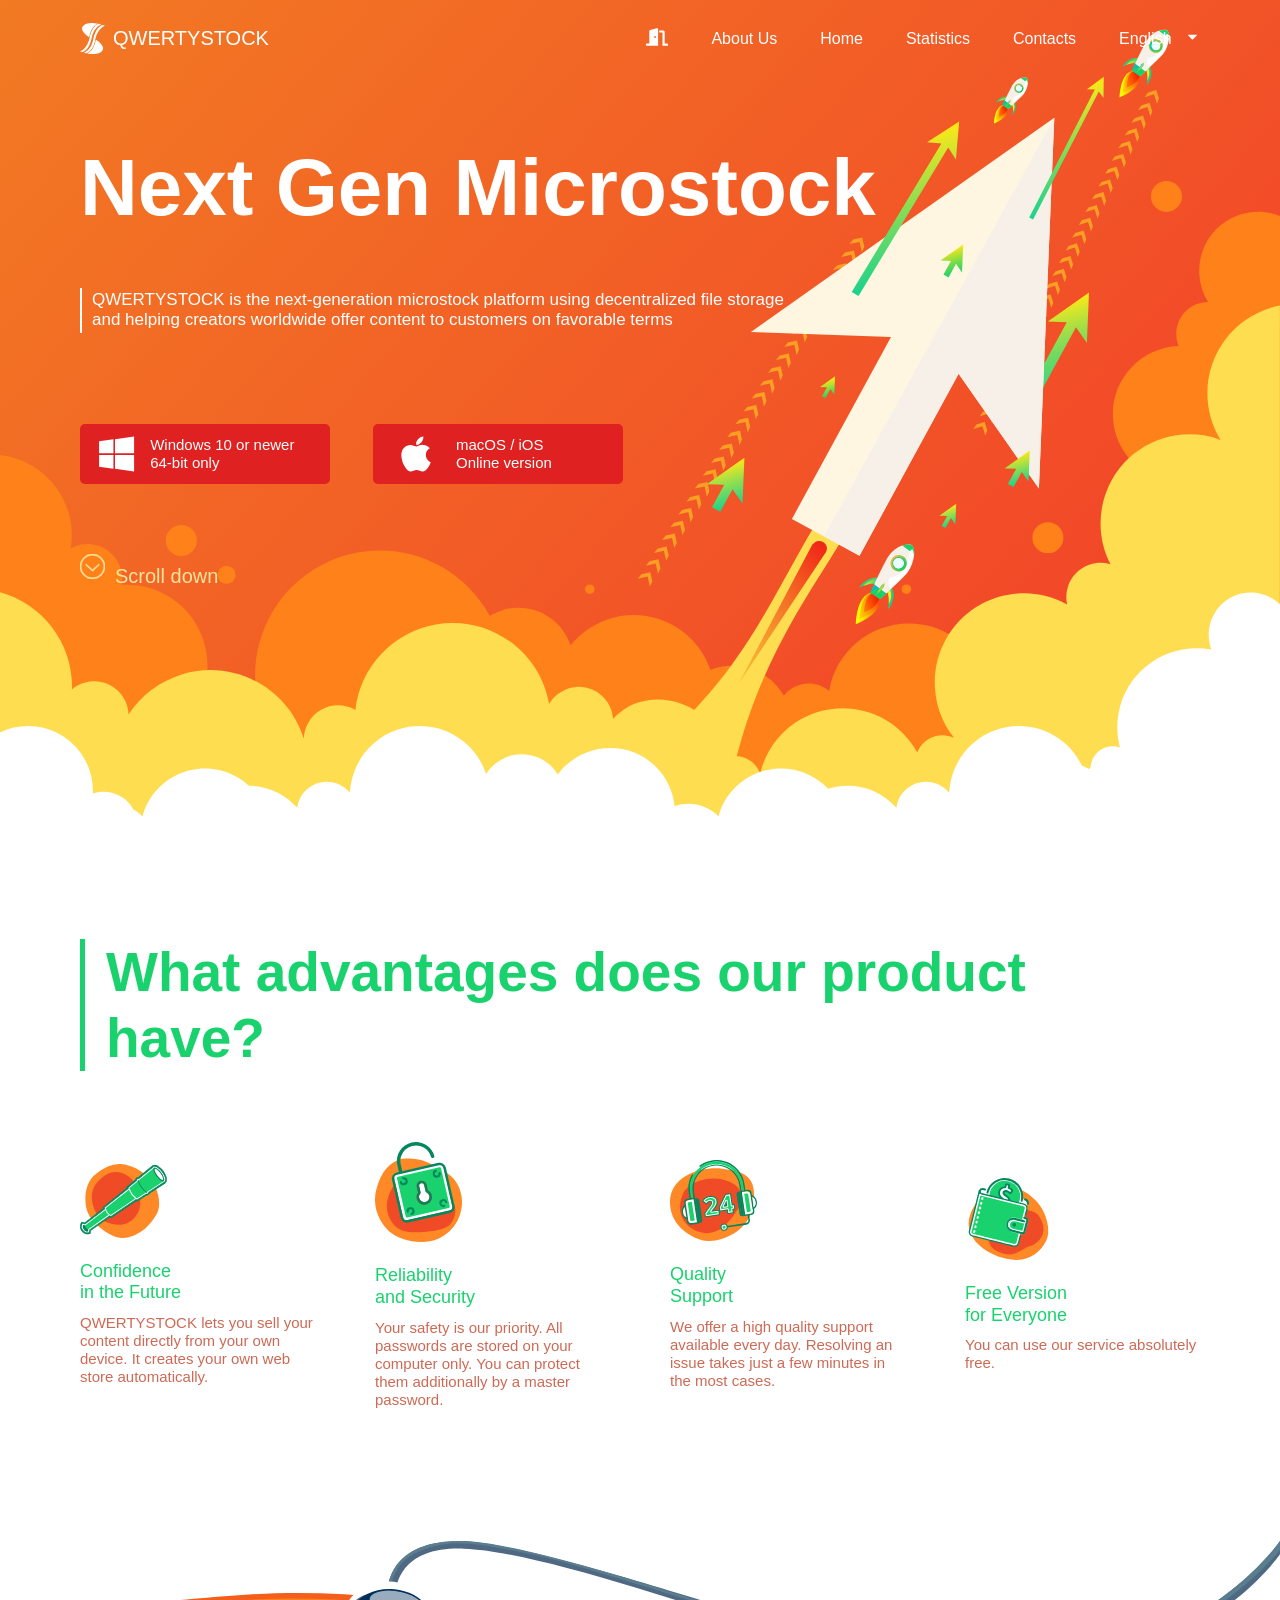
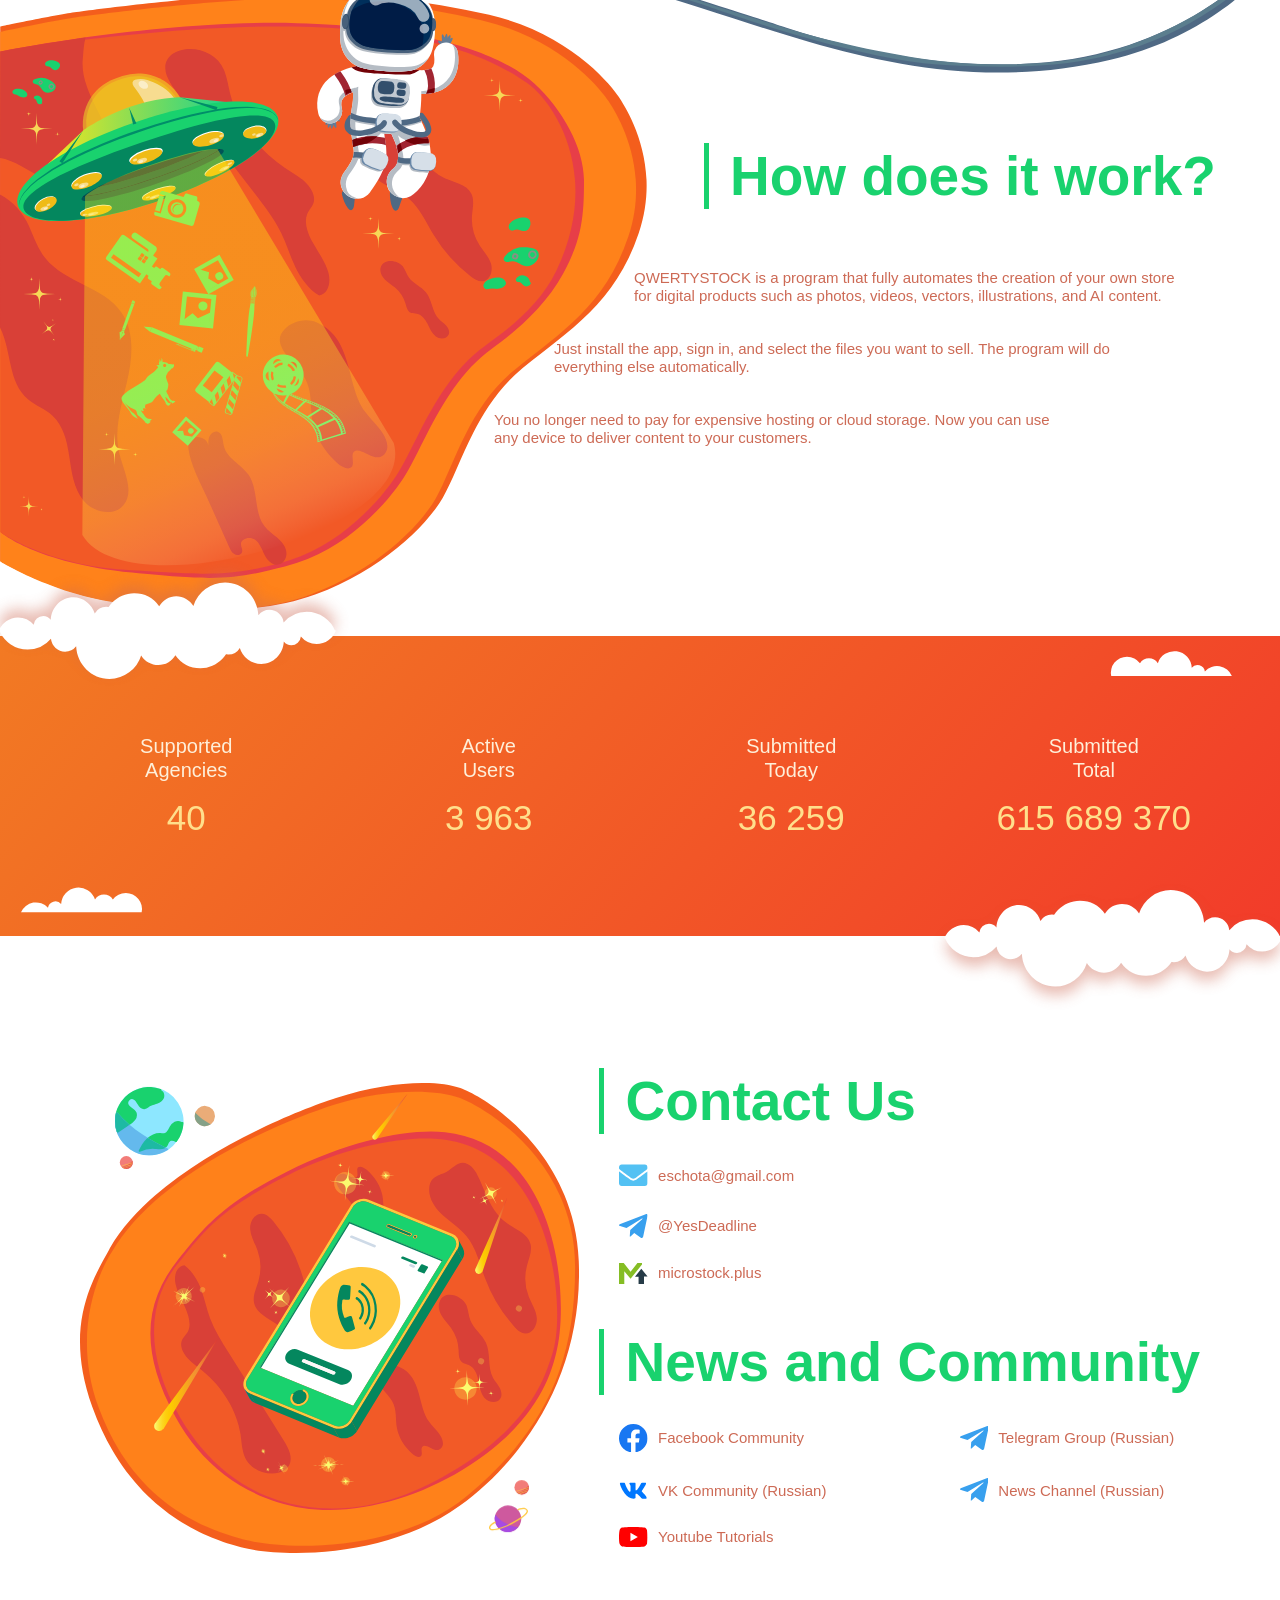
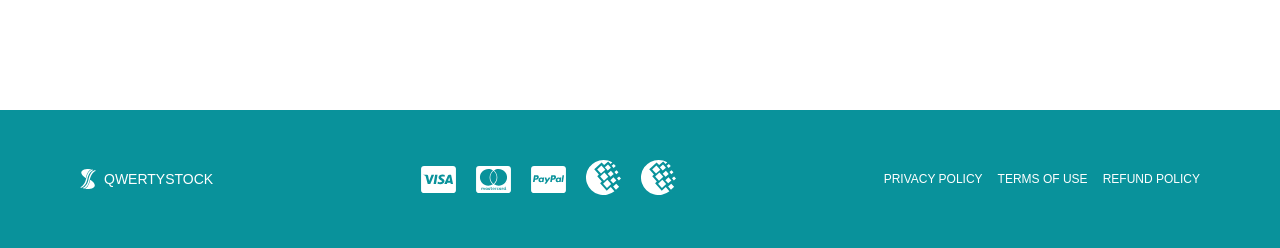
==== commit 5dc3dd5d: "Restore about background and update hero slogan" ====
--- a/app.html
+++ b/app.html
@@ -691,7 +691,7 @@
       <section class="intro">
         <div class="intro__inner">
           <h1 class="intro__title">
-            <span class="separator">Microstock of the New Generation!</span>
+            <span class="separator">Next Gen Microstock</span>
           </h1>
           <h2 class="intro__subtitle">
             <span class="separator">QWERTYSTOCK is the next-generation microstock platform using decentralized file storage</span> <span class="separator">and helping creators worldwide offer content to customers on favorable terms</span>
@@ -745,6 +745,7 @@
     </div>
     <div class="container container--about" id="about">
       <section class="about">
+        <div class="about__back"></div>
         <div class="about__inner">
           <h2 class="about__title"><span class="separator">How does
 it work?</span></h2>
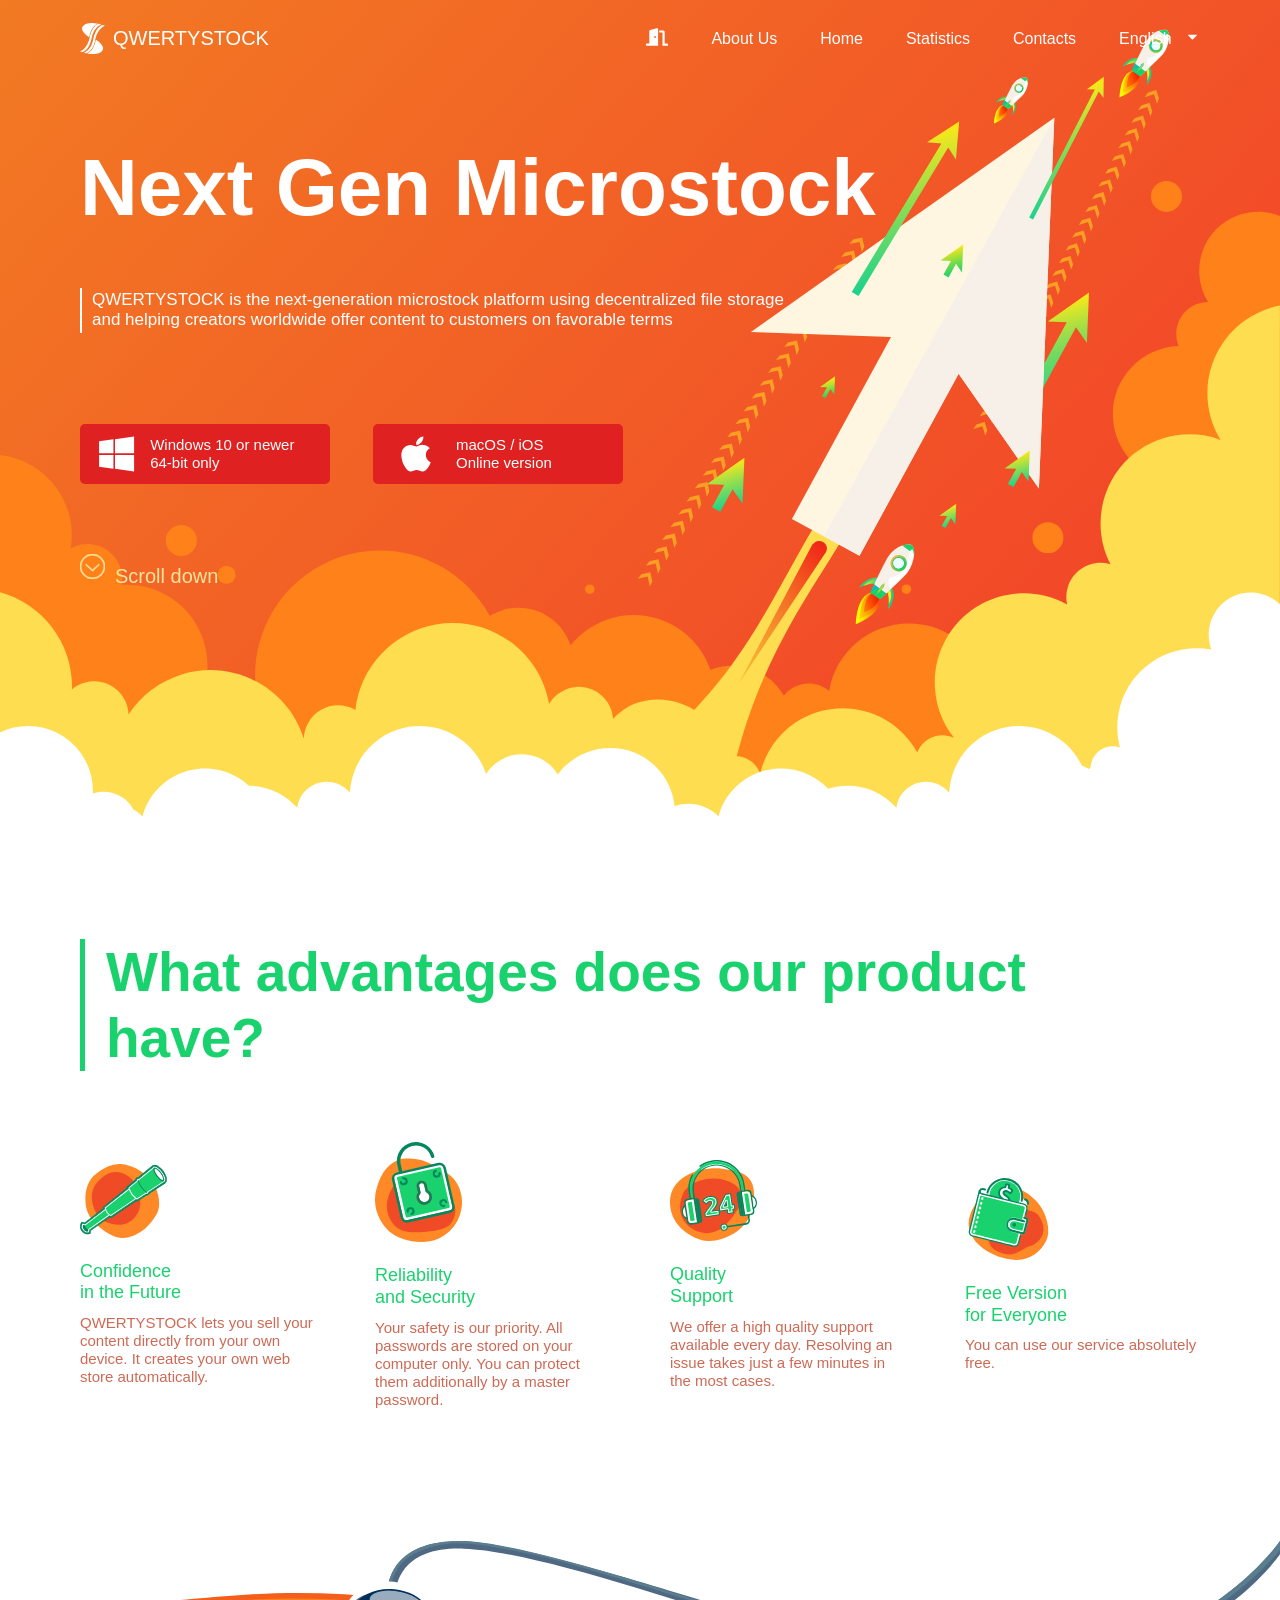
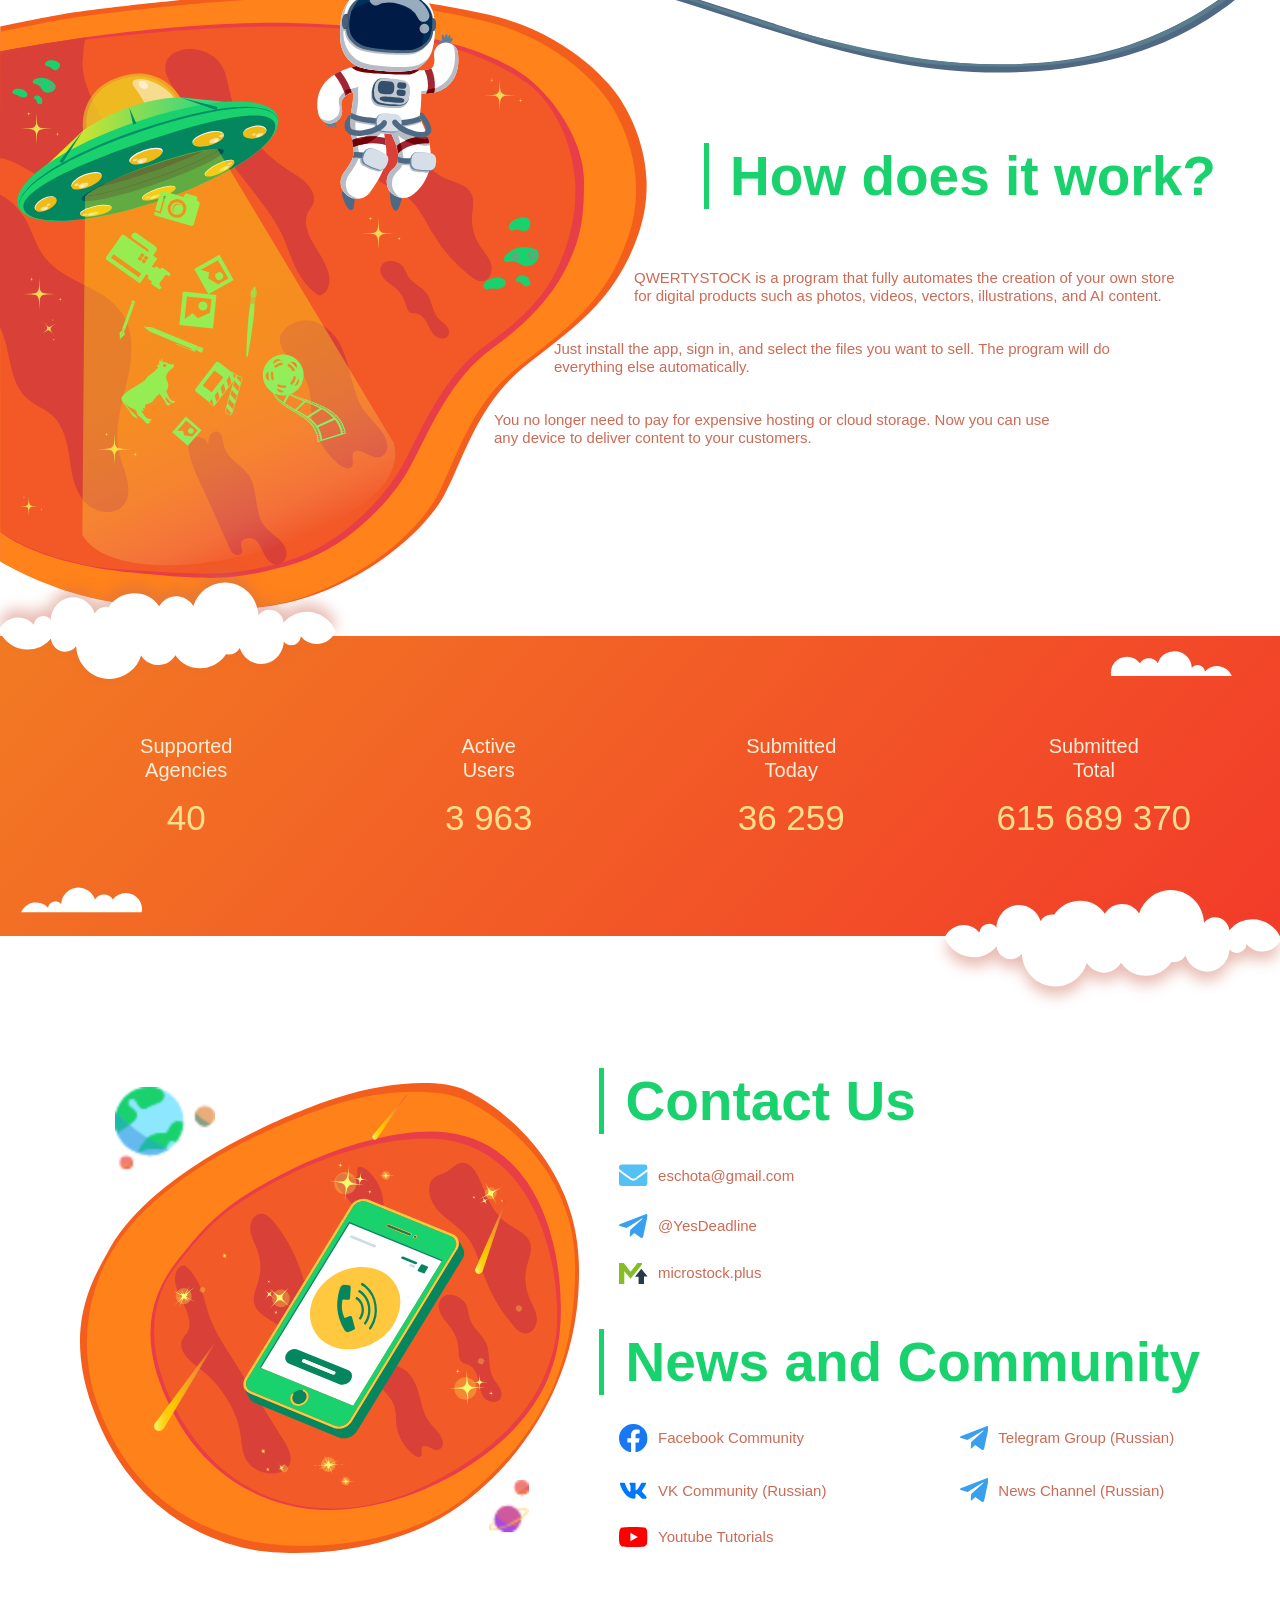
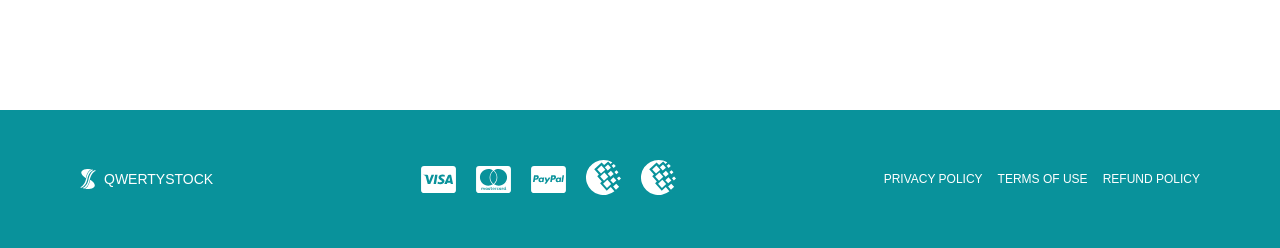
==== commit 7db60876: "feat(seo): Open Graph + Twitter Card for Telegram link previews" ====
--- a/app.html
+++ b/app.html
@@ -23,6 +23,22 @@
   <link rel="stylesheet" type="text/css" href="/app/assets/css/style.css?1728584671904.0085">
 
   <title>QWERTYSTOCK | software for digital storefronts</title>
+
+  <!-- Open Graph / Telegram & VK link preview -->
+  <meta property="og:type" content="website">
+  <meta property="og:url" content="https://way.qwertystock.com/app.html">
+  <meta property="og:site_name" content="QWERTYSTOCK">
+  <meta property="og:title" content="QWERTYSTOCK | software for digital storefronts">
+  <meta property="og:description" content="Next-generation microstock: decentralized storage, your own storefront, photos, video, vectors, illustrations, AI content. Free tier available.">
+  <meta property="og:image" content="https://way.qwertystock.com/app/assets/img/icons/android-chrome-512x512.png">
+  <meta property="og:image:type" content="image/png">
+  <meta property="og:image:width" content="512">
+  <meta property="og:image:height" content="512">
+  <meta property="og:locale" content="en_US">
+  <meta name="twitter:card" content="summary_large_image">
+  <meta name="twitter:title" content="QWERTYSTOCK | software for digital storefronts">
+  <meta name="twitter:description" content="Next-generation microstock: decentralized storage, your own storefront, photos, video, vectors, illustrations, AI content. Free tier available.">
+  <meta name="twitter:image" content="https://way.qwertystock.com/app/assets/img/icons/android-chrome-512x512.png">
 
 <script>
   if (new URLSearchParams(window.location.search).get('lang') === 'ru') {
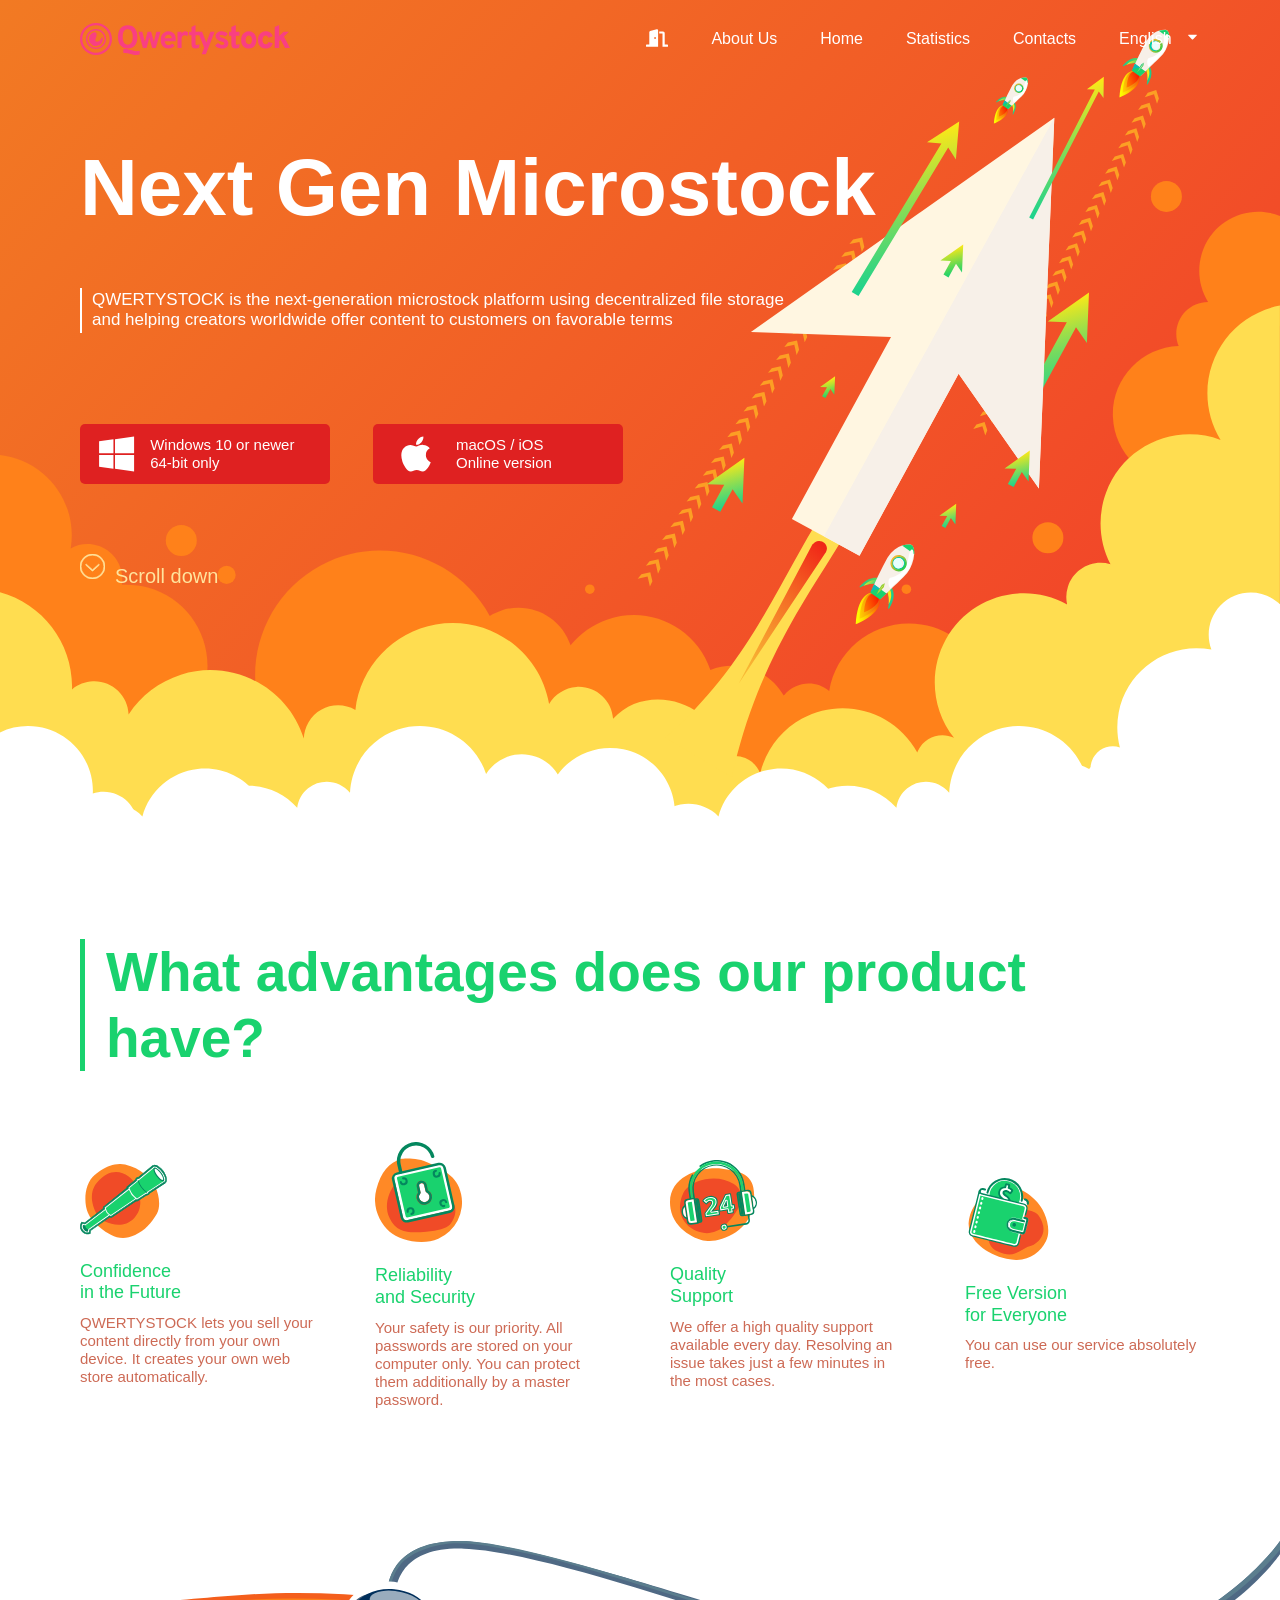
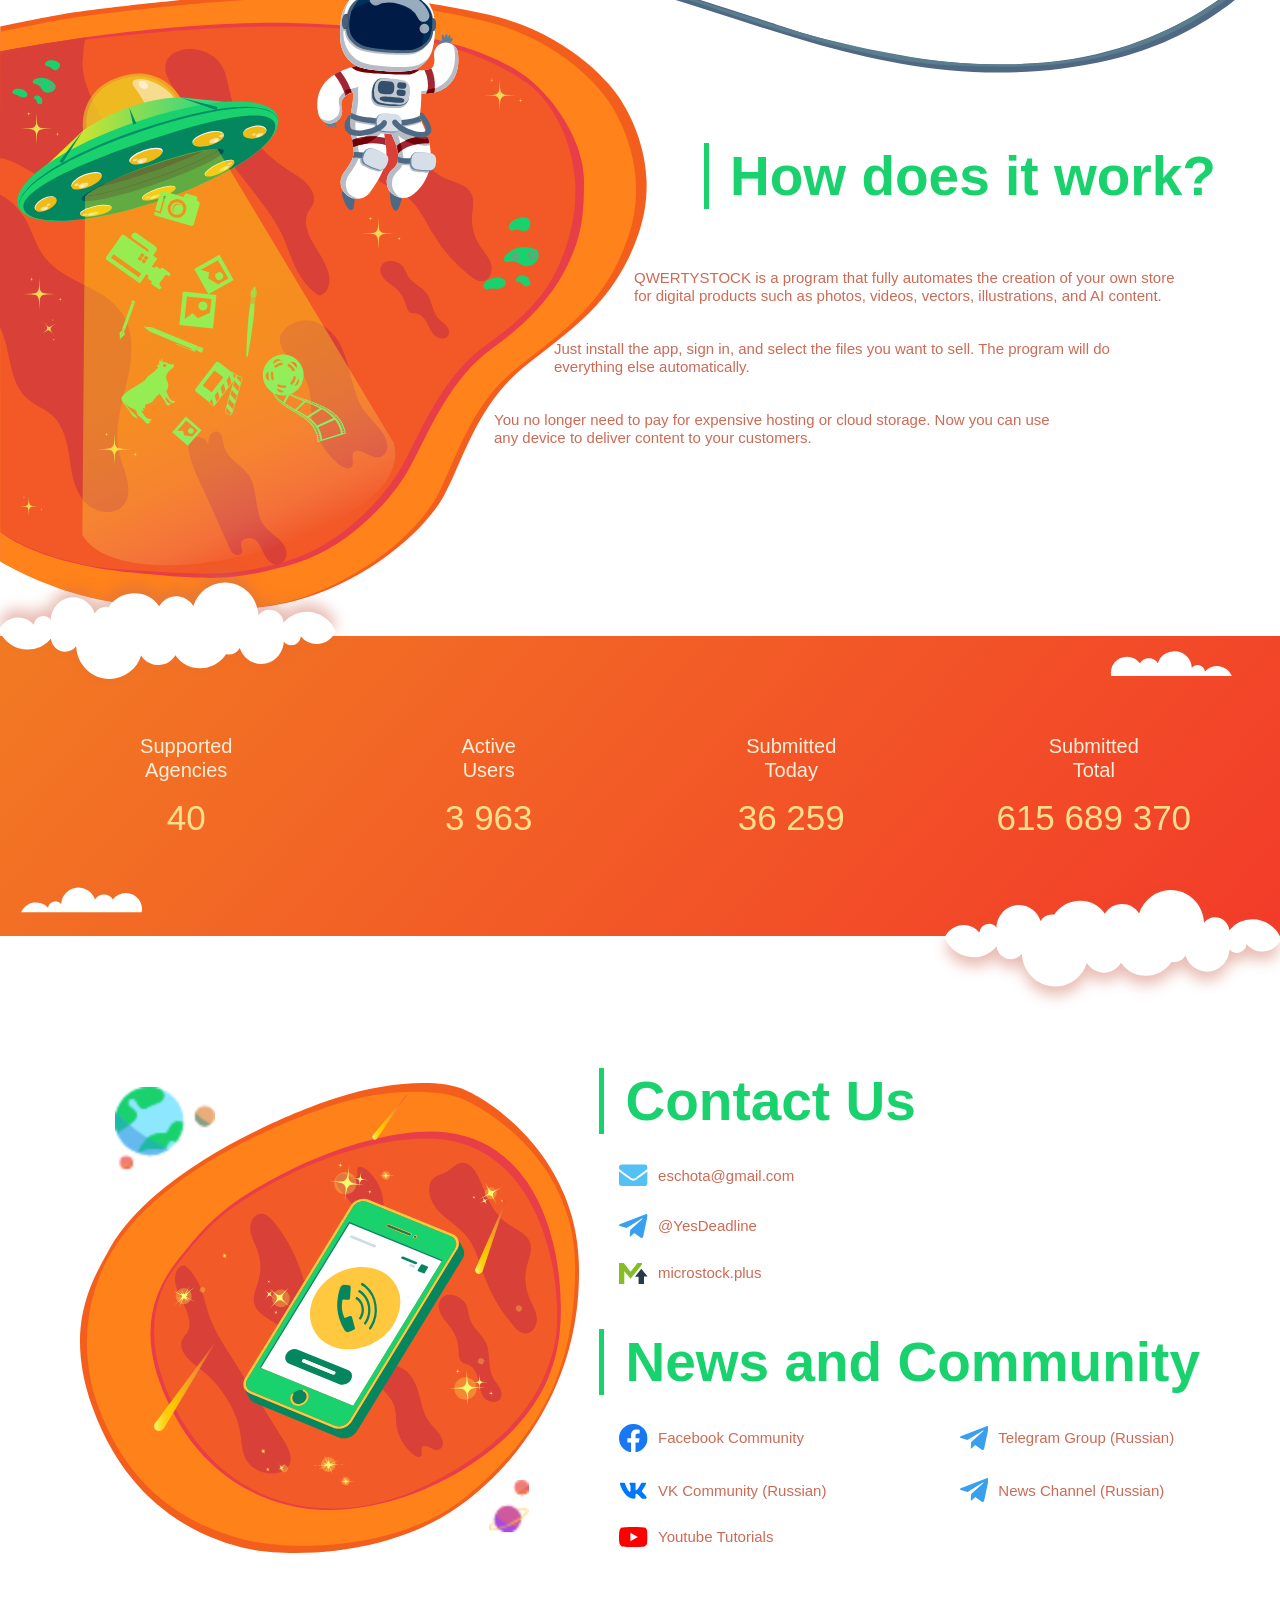
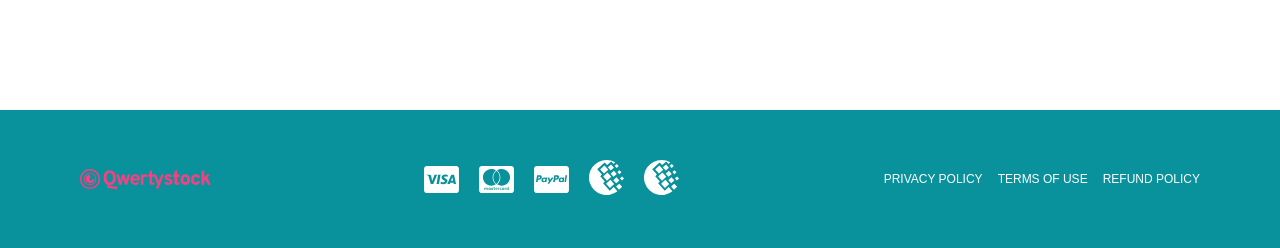
==== commit ef913163: "Branding: Qwertystock logos and favicons from qwertystock.com - Replace StockSubmitter header SVG wi" ====
--- a/app.html
+++ b/app.html
@@ -8,7 +8,7 @@
   <link rel="apple-touch-icon" sizes="180x180" href="/app/assets/img/icons/apple-touch-icon.png">
   <link rel="icon" type="image/png" sizes="32x32" href="/app/assets/img/icons/favicon-32x32.png">
   <link rel="icon" type="image/png" sizes="16x16" href="/app/assets/img/icons/favicon-16x16.png">
-  <link rel="mask-icon" href="/app/assets/img/icons/safari-pinned-tab.svg" color="#6cdbb3">
+  <link rel="mask-icon" href="/app/assets/img/icons/safari-pinned-tab.svg" color="#5bbad5">
   <link rel="manifest" href="/app/manifest.json">
   <link rel="alternate" hreflang="en" href="/app.html?lang=en" />
   <link rel="alternate" hreflang="ru" href="/app/ru.html?lang=ru" />
@@ -69,10 +69,10 @@
   <header class="header" id="header">
     <div class="container">
       <div class="header__inner">
-        <a href="#" class="logo" data-scroll="#intro"><img src="/app/assets/img/header/SS_Logo_wht.svg" width="25" height="31" alt=""><span class="logo__name">QWERTYSTOCK</span></a>
+        <a href="#" class="logo" data-scroll="#intro"><picture><source media="(max-width: 767px)" srcset="/app/assets/img/header/qwerty_logo_mobile.svg"><img src="/app/assets/img/header/qwerty_logo.svg" width="210" height="32" alt="Qwertystock"></picture></a>
         <div class="inner__wrapper">
           <nav class="nav" id="nav">
-            <a href="https://accounts.stocksubmitter.com" title="" class="nav__enter"><svg class="enter__icon"><use href="/app/assets/img/sprite.svg#door-open-solid"></use></svg></a>
+            <a href="https://qwertystock.com/" title="" class="nav__enter"><svg class="enter__icon"><use href="/app/assets/img/sprite.svg#door-open-solid"></use></svg></a>
             <a href="#" title="" class="nav__link" data-scroll="#about">About Us</a>
             <a href="#" title="" class="nav__link" data-scroll="#intro">Home</a>
             <a href="#" title="" class="nav__link" data-scroll="#stats">Statistics</a>
@@ -713,7 +713,7 @@
             <span class="separator">QWERTYSTOCK is the next-generation microstock platform using decentralized file storage</span> <span class="separator">and helping creators worldwide offer content to customers on favorable terms</span>
           </h2>
           <div class="intro__buttons">
-            <a href="https://stocksubmitter.com/download" class="intro__button">
+            <a href="https://microstock.plus/" class="intro__button">
               <h3 class="button__text"><svg class="button__icon"><use href="/app/assets/img/sprite.svg#windows-brands"></use></svg><span class="separator">Windows 10 or newer
 64-bit only</span>
               </h3>
@@ -836,7 +836,7 @@
   <footer class="footer">
     <div class="container">
       <div class="footer__inner">
-        <a href="#" class="logo logo--lower" data-scroll="#intro"><img src="/app/assets/img/header/SS_Logo_wht.svg" width="25" height="31" alt=""><span class="logo__name">QWERTYSTOCK</span></a>
+        <a href="#" class="logo logo--lower" data-scroll="#intro"><picture><source media="(max-width: 767px)" srcset="/app/assets/img/header/qwerty_logo_mobile.svg"><img src="/app/assets/img/header/qwerty_logo.svg" width="210" height="32" alt="Qwertystock"></picture></a>
         <ul class="footer__paymentsystems">
           <li class="visa"><svg class="paymentsystems__icon"><use href="/app/assets/img/sprite.svg#cc-visa-brands"></use></svg></li>
           <li class="mastercard"><svg class="paymentsystems__icon"><use href="/app/assets/img/sprite.svg#cc-mastercard-brands"></use></svg></li>
--- a/app/assets/css/style.css
+++ b/app/assets/css/style.css
@@ -1 +1 @@
-html{font-size:62.5%}body{margin:0;position:relative;font-family:Rubik,Arial;moz-osx-font-smoothing:grayscale;-webkit-font-smoothing:antialiased;font-smoothing:antialiased;-webkit-text-size-adjust:100%;-moz-text-size-adjust:100%;text-size-adjust:100%;color:#cd6a55;line-height:1.2;background:#6cdbb3}button{-moz-appearance:none;-webkit-appearance:none;background:0 0;border:0;font-family:inherit;color:#df2121;cursor:pointer;outline-color:#6cdbb3}a{text-decoration:none;color:#df2121}*,:after,:before{box-sizing:border-box}h1,h2,h3,h4,h5,h6,p{margin:0}.separator{display:block}.container{width:100%;max-width:133rem;margin:0 auto;padding:0 8rem}.container--intro{position:relative;background-color:#ff811a;background-image:linear-gradient(132.3deg,#f27a23 0,#f23b2a 100.77%,#f2322c 100.78%)}.container--intro .arrows{width:100%;position:absolute;bottom:-.2rem;right:0;left:0}.container--features{background:#fff}.container--about{padding:0;background:#fff}.container--plans{background:#fff;position:relative}.container--stats{background-color:#ff811a;background-image:linear-gradient(132.3deg,#f27a23 0,#f23b2a 100.77%,#f2322c 100.78%);position:relative}.container--stats:before{content:url(../img/stats/Clouds_stats_upper.svg);position:absolute;top:-7.7rem;left:0;right:0;width:100%;z-index:1}.container--stats:after{content:url(../img/stats/Clouds_stats_lower.svg);position:absolute;bottom:-7.7rem;left:0;right:0;width:100%;z-index:1}.container--contacts{background:#fff}.preloader{position:fixed;left:0;top:0;right:0;bottom:0;overflow:hidden;background-color:#ff811a;background-image:linear-gradient(132.3deg,#f27a23 0,#f23b2a 100.77%,#f2322c 100.78%);z-index:1001;color:#fff}.sk-circle-bounce{top:50%;left:50%;width:7rem;height:7rem;position:relative}.sk-circle-bounce .sk-child{width:100%;height:100%;position:absolute;left:0;top:0}.sk-circle-bounce .sk-child:before{content:'';display:block;margin:auto;width:15%;height:15%;background-color:#fff;border-radius:100%;-webkit-animation:2s ease-in-out infinite both sk-circle-bounce-delay;animation:2s ease-in-out infinite both sk-circle-bounce-delay}.sk-circle-bounce .sk-circle-2{transform:rotate(30deg)}.sk-circle-bounce .sk-circle-3{transform:rotate(60deg)}.sk-circle-bounce .sk-circle-4{transform:rotate(90deg)}.sk-circle-bounce .sk-circle-5{transform:rotate(120deg)}.sk-circle-bounce .sk-circle-6{transform:rotate(150deg)}.sk-circle-bounce .sk-circle-7{transform:rotate(180deg)}.sk-circle-bounce .sk-circle-8{transform:rotate(210deg)}.sk-circle-bounce .sk-circle-9{transform:rotate(240deg)}.sk-circle-bounce .sk-circle-10{transform:rotate(270deg)}.sk-circle-bounce .sk-circle-11{transform:rotate(300deg)}.sk-circle-bounce .sk-circle-12{transform:rotate(330deg)}.sk-circle-bounce .sk-circle-2:before{-webkit-animation-delay:-1.1s;animation-delay:-1.1s}.sk-circle-bounce .sk-circle-3:before{-webkit-animation-delay:-1s;animation-delay:-1s}.sk-circle-bounce .sk-circle-4:before{-webkit-animation-delay:-.9s;animation-delay:-.9s}.sk-circle-bounce .sk-circle-5:before{-webkit-animation-delay:-.8s;animation-delay:-.8s}.sk-circle-bounce .sk-circle-6:before{-webkit-animation-delay:-.7s;animation-delay:-.7s}.sk-circle-bounce .sk-circle-7:before{-webkit-animation-delay:-.6s;animation-delay:-.6s}.sk-circle-bounce .sk-circle-8:before{-webkit-animation-delay:-.5s;animation-delay:-.5s}.sk-circle-bounce .sk-circle-9:before{-webkit-animation-delay:-.4s;animation-delay:-.4s}.sk-circle-bounce .sk-circle-10:before{-webkit-animation-delay:-.3s;animation-delay:-.3s}.sk-circle-bounce .sk-circle-11:before{-webkit-animation-delay:-.2s;animation-delay:-.2s}.sk-circle-bounce .sk-circle-12:before{-webkit-animation-delay:-.1s;animation-delay:-.1s}@-webkit-keyframes sk-circle-bounce-delay{0%,100%,80%{transform:scale(0)}40%{transform:scale(1)}}@keyframes sk-circle-bounce-delay{0%,100%,80%{transform:scale(0)}40%{transform:scale(1)}}@-webkit-keyframes preloader-rotate{100%{transform:rotate(360deg)}}@keyframes preloader-rotate{100%{transform:rotate(360deg)}}.loaded_hiding .preloader{transition:opacity .3s ease-in-out;opacity:0}.loaded .preloader{display:none}.header{position:absolute;top:0;right:0;left:0;z-index:1000;width:100%;padding:2.3rem 0}.header:before{display:none;content:url(../img/footer/clouds_footer_left.svg);position:absolute;top:-.3rem;left:0;width:6rem;z-index:1}.header:after{display:none;content:url(../img/footer/clouds_footer_right.svg);position:absolute;bottom:-.4rem;right:0;width:6rem;z-index:1}.header.fixed{background-color:#ff811a;background-image:linear-gradient(132.3deg,#f27a23 0,#f23b2a 100.77%,#f2322c 100.78%);position:fixed;padding:1.3rem 0}.header.fixed:after,.header.fixed:before{display:block}.header__inner{display:flex;justify-content:space-between;width:100%}@keyframes rotate{0%{transform-style:preserve-3d;transform:rotateY(0)}100%{transform-style:preserve-3d;transform:rotateY(360deg)}}@-webkit-keyframes rotate{0%{transform-style:preserve-3d;transform:rotateY(0)}100%{transform-style:preserve-3d;transform:rotateY(360deg)}}.logo{display:flex;align-items:center;transform-style:preserve-3d}.logo img{will-change:transform;width:2.5rem;height:auto;margin-right:.8rem;transform-style:preserve-3d;animation:3s linear infinite rotate;-webkit-animation:3s linear infinite rotate}.logo--lower img{width:1.6rem}.logo--lower .logo__name{font-size:1.4rem}.logo__name{font-size:2rem;color:#fff}.inner__wrapper{display:flex;justify-content:space-between;align-items:center;margin-left:auto}.nav{display:flex;justify-content:space-between;align-items:center}.nav__enter{display:inline-block;color:#fff;margin-right:4.3rem;transition:.28s cubic-bezier(.52,.01,.16,1)}.nav__enter:hover{color:#fff172}.enter__icon{width:2.2rem;height:2.2rem}.nav.active{max-height:5rem;padding:1rem 2rem}.nav__link{display:inline-block;font-size:1.6rem;color:#fff;margin-right:4.3rem;transition:.28s cubic-bezier(.52,.01,.16,1);position:relative;white-space:nowrap}.nav__link.active{color:#fff172}.nav__link.active:after{background-color:#fff172;width:100%}.nav__link:hover{color:#fff172}.nav__link:hover:after{background-color:#fff172;width:100%}.nav__link:after{content:"";width:0;height:.2rem;background-color:#fff;position:absolute;bottom:-.5rem;left:0;z-index:1;transition:.28s cubic-bezier(.52,.01,.16,1)}.lang{position:relative;outline:0}.lang:focus-within .lang__hidden,.lang:hover .lang__hidden{opacity:1;visibility:visible}.lang__head{font-size:1.6rem;color:#fff;cursor:default;white-space:nowrap}.lang__caret{width:1.5rem;height:1.5rem;margin-left:.9rem}.lang__hidden{width:100%;margin:0;padding:1rem;opacity:0;visibility:hidden;position:absolute;z-index:1;background:#ff811a;transition:.15s linear .2s;will-change:opacity}.lang__hidden li{list-style:none;width:100%}.lang__hidden li:first-child{margin-bottom:1rem}.hidden__item{color:#fff;font-size:1.3rem;transition:color .2s linear;outline:0}.hidden__item:focus,.hidden__item:hover{color:#fff172}.header__menu{position:relative;margin-left:3.5rem;display:none}.nav-toggle{padding:1rem 0;width:3.5rem;cursor:pointer;outline:0;border:0;background:0 0}.nav-toggle:hover .nav-toggle__item,.nav-toggle:hover .nav-toggle__item:after,.nav-toggle:hover .nav-toggle__item:before{background-color:#fff172}.nav-toggle.active .nav-toggle__item{background:0 0}.nav-toggle__item{display:block;width:100%;background:#fff;height:.3rem;position:absolute;border-radius:.5rem;top:0;right:0;bottom:0;left:0;margin:auto;transition:background .2s linear}.nav-toggle__item:after,.nav-toggle__item:before{content:"";position:absolute;border-radius:.5rem;display:block;width:100%;height:.3rem;background-color:#fff;margin:0 auto;will-change:transform;transition:transform .2s linear}.nav-toggle.active .nav-toggle__item:before{transform-origin:left bottom;transform:rotate(-45deg) translateX(-.6rem)}.nav-toggle.active .nav-toggle__item:after{transform-origin:left top;transform:rotate(45deg) translateX(-.5rem)}.nav-toggle__item:before{top:.8rem}.nav-toggle__item:after{top:-.8rem}.page{position:relative;background:url(../img/pattern.svg);overflow-x:hidden}.intro{width:100%;position:relative;padding:7rem 0 0}.intro__inner{transform-style:inherit;width:100%;padding:7rem 0 0;position:relative;display:flex;flex-direction:column}.intro__title{-webkit-user-select:none;-moz-user-select:none;user-select:none;font-size:8rem;font-weight:700;color:#fff;margin-bottom:5.2rem}.intro__subtitle{font-size:1.7rem;color:#fff;padding:.2rem 1rem;border-left:.2rem solid #fff;font-weight:400;margin-bottom:9.1rem}@-webkit-keyframes bounce{from,to{-webkit-animation-timing-function:ease-out;animation-timing-function:ease-out;transform:translate3d(0)}50%{-webkit-animation-timing-function:ease-in-out;animation-timing-function:ease-in-out;transform:translate3d(40px,-40px,0)}}@keyframes bounce{from,to{-webkit-animation-timing-function:ease-out;animation-timing-function:ease-out;transform:translate3d(0,0,0)}50%{-webkit-animation-timing-function:ease-in-out;animation-timing-function:ease-in-out;transform:translate3d(40px,-40px,0)}}.st10,.st11,.st12,.st13,.st14,.st4,.st8,.st9{will-change:transform;-webkit-animation:10s linear infinite bounce;animation:10s linear infinite bounce;transform-origin:center bottom}.intro__buttons{display:grid;margin-bottom:8rem;grid-template-columns:25rem 25rem;grid-column-gap:4.3rem}.intro__button{-webkit-user-select:none;-moz-user-select:none;user-select:none;grid-row-start:1;overflow:hidden;display:inline-block;position:relative;color:#fff;padding:1rem 1.8rem;border-radius:.5rem;background:#df2121}.intro__button--play{margin:0 0 9.5rem 12rem;max-width:20rem}.intro__button--play:lang(ru){margin:0 0 13rem 14rem}.intro__button--play .button__icon{width:6rem}.button__color{will-change:transform;position:absolute;border-radius:.3rem;top:0;right:0;background:#fff172;width:10%;height:120%;margin-right:-35%;transition:width .5s ease-out;-webkit-transform:skew(-45deg)}.button__text{z-index:1;position:relative;font-size:1.5rem;font-weight:400;text-align:start;display:flex;max-width:25rem;align-items:center}.button__icon{width:5rem;height:4rem;margin-right:1.5rem}.intro__button:hover .button__color{right:-195%;width:160%;margin-right:170%;transition:right .2s ease-out,color .1s}.intro__button:hover .button__text{color:#df2121;transition:color .1s}@keyframes circle-down{0%{transform:translateY(0);-webkit-animation-timing-function:ease-in-out;animation-timing-function:ease-in-out}20%,60%{transform:translateY(1rem);-webkit-animation-timing-function:ease-in-out;animation-timing-function:ease-in-out}40%{transform:translateY(.6rem);-webkit-animation-timing-function:ease-in-out;animation-timing-function:ease-in-out}80%{transform:scale(1);opacity:1;-webkit-animation-timing-function:ease-in-out;animation-timing-function:ease-in-out}100%{transform:translateY(0);opacity:0}}@-webkit-keyframes circle-down{0%{transform:translateY(0);-webkit-animation-timing-function:ease-in-out;animation-timing-function:ease-in-out}20%,60%{transform:translateY(.8rem);-webkit-animation-timing-function:ease-in-out;animation-timing-function:ease-in-out}40%{transform:translateY(.6rem);-webkit-animation-timing-function:ease-in-out;animation-timing-function:ease-in-out}80%{transform:scale(.8);opacity:1;-webkit-animation-timing-function:ease-in-out;animation-timing-function:ease-in-out}100%{transform:translateY(0);opacity:0}}.intro__pointer{font-size:2rem;color:#ffe49e;display:flex;align-items:center;cursor:default;padding-left:3.5rem;position:relative;margin-bottom:23.6rem}.intro__pointer img{will-change:transform,opacity;position:absolute;-webkit-animation:5s linear infinite circle-down;animation:5s linear infinite circle-down;width:2.5rem;left:0;top:-1rem}.features{background:#fff;padding:11.5rem 0 13.3rem;position:relative}.features__title{-webkit-user-select:none;-moz-user-select:none;user-select:none;margin-bottom:5.1rem;font-size:5.5rem;color:#19d26e;padding-left:2.1rem;border-left:.5rem solid #19d26e}.features__content{display:grid;grid-template-columns:repeat(4,1fr);grid-column-gap:6rem;align-items:center;overflow:hidden;padding:2rem 0 0}@-webkit-keyframes jump{60%,75%,90%,from,to{-webkit-animation-timing-function:cubic-bezier(.215,.61,.355,1);animation-timing-function:cubic-bezier(.215,.61,.355,1)}from{opacity:0;transform:translate3d(0,3000px,0)}60%{opacity:1;transform:translate3d(0,-20px,0)}75%{transform:translate3d(0,1rem,0)}90%{transform:translate3d(0,-5px,0)}to{transform:translate3d(0,0,0)}}@keyframes jump{60%,75%,90%,from,to{-webkit-animation-timing-function:cubic-bezier(.215,.61,.355,1);animation-timing-function:cubic-bezier(.215,.61,.355,1)}from{opacity:0;transform:translate3d(0,3000px,0)}60%{opacity:1;transform:translate3d(0,-2rem,0)}75%{transform:translate3d(0,1rem,0)}90%{transform:translate3d(0,-.5rem,0)}to{transform:translate3d(0,0,0)}}.features__item{will-change:transform,opacity;opacity:0}.features__item:nth-child(2){-webkit-animation-delay:.2s;animation-delay:.2s}.features__item:nth-child(3){-webkit-animation-delay:.4s;animation-delay:.4s}.features__item:nth-child(4){-webkit-animation-delay:.8s;animation-delay:.8s}.features__item img{width:100%;height:auto;max-width:8.7rem;margin-bottom:2rem}.jump{-webkit-animation-name:jump;animation-name:jump;transform-origin:center bottom;-webkit-animation-duration:1.5s;animation-duration:1.5s;-webkit-animation-fill-mode:both;animation-fill-mode:both;opacity:1}.features__subtitle{-webkit-user-select:none;-moz-user-select:none;user-select:none;color:#19d26e;font-size:1.8rem;font-weight:500;margin-bottom:1rem}.features__text{font-size:1.5rem;color:#cd6a55;font-weight:400}.about{min-height:69.5rem;position:relative;display:grid;padding:20.2rem 0 13.6rem;grid-template-columns:1fr 45%;background:#fff}.about__inner{grid-column-start:2}.about__back{background:url(../img/what_is_SS_block/astronaut.svg) left top no-repeat;display:flex;flex-direction:column;justify-content:flex-end;position:absolute;top:0;bottom:0;right:0;left:0;width:100%}.about__title{-webkit-user-select:none;-moz-user-select:none;user-select:none;font-size:5.5rem;color:#19d26e;padding-left:2.1rem;border-left:.5rem solid #19d26e;margin-bottom:6rem}.about__text{color:#cd6a55;font-weight:400;margin-bottom:3.5rem;font-size:1.5rem}.about__text:nth-child(3){margin-left:-15rem;padding-right:14.4rem}.about__text:nth-child(2){margin-left:-7rem;padding-right:10.4rem}.about__text:last-child{margin-left:-21rem;padding-right:20.4rem;margin-bottom:0}.plans{padding:7rem 0 15.5rem;position:relative}.plans__inner{position:relative}.plans__back{position:absolute;display:flex;justify-content:flex-end;align-items:flex-start;width:100%;height:100%;top:0;bottom:0;right:0;left:0;background:url(../img/payment_plan_block/comet.svg) left center no-repeat}@-webkit-keyframes fall{from{transform:translate3d(0,-100%,0);opacity:0}to{opacity:1;transform:translate3d(0,0,0)}}@keyframes fall{from{opacity:0;transform:translate3d(0,-100%,0)}to{opacity:1;transform:translate3d(0,0,0)}}.fall{opacity:1;-webkit-animation-name:fall;animation-name:fall;transform-origin:center bottom;-webkit-animation-duration:1.5s;animation-duration:1.5s;-webkit-animation-fill-mode:both;animation-fill-mode:both}.planet{will-change:transform,opacity;margin-top:10rem;opacity:0;width:11rem;height:auto;transform-style:inherit}.planet:last-child{width:7rem;margin:6rem 15rem 0 0}.plans__title{-webkit-user-select:none;-moz-user-select:none;user-select:none;font-size:5.5rem;color:#19d26e;padding-left:2.1rem;border-left:.5rem solid #19d26e;margin-bottom:1.9rem}.plans__text{color:#cd6a55;font-weight:400;font-size:1.4rem;margin-bottom:12.7rem;padding:1.7rem 3rem;border-radius:3.4rem;background:#fec;max-width:87rem}.plans__chosen{display:grid;grid-template-columns:repeat(6,17rem);grid-column-gap:2.3rem}.plans__item{will-change:auto;display:flex;flex-direction:column;align-items:center;border-radius:1.1rem;background:#fec;padding:2rem 0}.plans__item.active{transform:scale(1.08,1.08);box-shadow:0 0 1.9rem rgba(227,0,0,.9)}.plans__item.active .plans__button{background:#df2121}.plans__item.active .plans__button:hover{background:#c00}.plans__name{-webkit-user-select:none;-moz-user-select:none;user-select:none;font-weight:700;font-size:2.1rem;color:#19d26e;margin-bottom:.5rem;white-space:nowrap}.plans__explanation{color:#cd6a55;font-size:1.3rem;margin-bottom:3rem;white-space:nowrap;text-align:center}.plans__cost{font-size:2.5rem;color:#19d26e;white-space:nowrap;margin:.7rem}ul{padding:0;margin:0;list-style:none}.select{position:relative;border:.1rem solid #ff811a;display:inline-block;vertical-align:top;width:11rem;border-radius:.3rem;background:#fec;margin-bottom:3rem}.select:focus-within{border-color:#19d26e}.select-wrap{max-width:700px;width:100%;margin:20px auto}.select-wrap select{margin:20px}.select__gap{background:0 0;font-size:1.4rem;padding:.6rem 1rem .6rem 2rem;cursor:pointer;position:relative;outline:0;white-space:nowrap;text-overflow:ellipsis;overflow-x:hidden}.select__list{will-change:auto;display:flex;top:3.2rem;right:0;left:0;border-radius:.5rem;flex-direction:column;margin:0;border-top:0;overflow-y:auto;max-height:15.2rem;position:absolute;width:11rem;background:#fec;border:.1rem solid #ff811a}.select__list::-webkit-scrollbar{width:.5rem}.select__list::-webkit-scrollbar-thumb{background:#ff811a;border-radius:.5rem}.select__list.on{display:block}.select__item{display:flex;transition:.2s linear;outline:0}.select__item:focus{background:#a4ffff}.select__item:focus span{color:#19d26e}.select__item span{display:block;padding:.6rem 1rem .6rem 1.5rem;cursor:pointer;font-size:1.5rem;white-space:nowrap;text-overflow:ellipsis;overflow-x:hidden}.select__item:hover{background:#a4ffff}.select__item:hover span{color:#19d26e}.select__gap:after{content:'';display:block;width:.6rem;height:.6rem;position:absolute;right:1rem;top:.9rem;border-right:.2rem solid #cd6a55;border-top:.2rem solid #cd6a55;transition:.27s ease-in-out;transform:rotate(135deg) translateY(-50%)}.on.select__gap:after{transform:rotate(-45deg) translateY(50%)}.plans__button{-webkit-user-select:none;-moz-user-select:none;user-select:none;background:#ff811a;border-radius:.5rem;font-size:1.4rem;color:#fff;padding:.7rem 1.8rem;transition:background .2s linear}.plans__button:hover{background:#ffb733}.stats{position:relative}.stats__inner{width:100%;position:relative;height:100%}.stats__inner:before{content:"";display:block;width:100%;height:100%;position:absolute;top:0;left:0;right:0;bottom:0;background-color:#ff811a;background-image:linear-gradient(132.3deg,#f27a23 0,#f23b2a 100.77%,#f2322c 100.78%);z-index:-1}.stats__content{display:grid;grid-template-columns:repeat(4,1fr);grid-template-rows:30rem;align-items:center;grid-column-gap:9rem}.stats__content>:nth-child(1){-ms-grid-row:1;-ms-grid-column:1}.stats__content>:nth-child(2){-ms-grid-row:1;-ms-grid-column:3}.stats__content>:nth-child(3){-ms-grid-row:1;-ms-grid-column:5}.stats__content>:nth-child(4){-ms-grid-row:1;-ms-grid-column:7}.stats__item{display:flex;flex-direction:column;align-items:center}.stats__title{font-size:2rem;font-weight:500;color:#feefd9;margin-bottom:1.5rem;text-align:center}.stats__count{font-size:3.5rem;color:#ffdf8c}.container--stocks{background:#fff;padding:0 3rem 0 8rem}.stocks{padding:12.3rem 0 10rem}.stocks__inner{position:relative;display:grid;grid-template-columns:1fr minmax(30.7rem,48.4rem)}@-webkit-keyframes scale{to{transform:scale(1)}}@keyframes scale{to{transform:scale(1)}}.scale{-webkit-animation-name:scale;animation-name:scale;-webkit-animation-duration:1.2s;animation-duration:1.2s;-webkit-animation-fill-mode:both;animation-fill-mode:both}.stocks__img{margin-top:13rem;width:100%;height:auto;max-width:48.4rem;transform:scale(.2)}@-webkit-keyframes appearance{from{opacity:0}to{opacity:1}}@keyframes appearance{from{opacity:0}to{opacity:1}}.appearance{-webkit-animation-name:appearance;animation-name:appearance;-webkit-animation-timing-function:ease-out;animation-timing-function:ease-out;-webkit-animation-duration:1.2s;animation-duration:1.2s;-webkit-animation-fill-mode:both;animation-fill-mode:both}.stocks__list{padding-top:12rem;position:relative}.stocks__title{-webkit-user-select:none;-moz-user-select:none;user-select:none;font-size:5.5rem;color:#19d26e;padding-left:2.1rem;border-left:.5rem solid #19d26e;position:absolute;top:0;left:0;white-space:nowrap}.stocks__text{font-weight:500;font-size:1.6rem}.stocks__text--queue{font-size:1.8rem;margin-bottom:5.5rem}.stocks__limited,.stocks__unlimited{opacity:0}.stocks__limited{-webkit-animation-delay:.6s;animation-delay:.4s}.stocks__unlimited{-webkit-animation-delay:.3s;animation-delay:.2s}.stocks__unit:not(:last-child){margin-bottom:5.5rem}.stocks__subtitle{-webkit-user-select:none;-moz-user-select:none;-ms-user-select:none;font-weight:500;font-size:2rem;color:#19d26e;margin-bottom:2.5rem}.unlimited__list{padding:0;display:grid;grid-template-columns:-webkit-max-content -webkit-max-content;grid-template-columns:max-content max-content;grid-gap:2.5rem 9rem;margin-bottom:5.5rem}.limited__list{display:grid;grid-template-columns:repeat(3,-webkit-max-content);grid-template-columns:repeat(3,max-content);grid-gap:2.5rem 9rem}.contacts{padding:13.2rem 0 14.3rem}.contacts__inner{display:grid;grid-template-columns:1fr 1fr;grid-column-gap:2rem;align-items:center}.contacts__img{background:url(../img/contacts/contacts_pic.svg) center center no-repeat;height:100%;position:relative}@-webkit-keyframes approximation{to{transform:translate3d(6rem,6rem,0) scale(2)}}@keyframes approximation{to{transform:translate3d(6rem,6rem,0) scale(2)}}.approximation{-webkit-animation-name:approximation;animation-name:approximation;transform-origin:center bottom;-webkit-animation-duration:1.5s;animation-duration:2s;-webkit-animation-fill-mode:both;animation-fill-mode:both}.planet_earth{will-change:transform;width:5rem;position:absolute;top:0;left:0;transition:.1s linear}.contacts__resource{display:flex;flex-direction:column}.contacts__resource:first-child{margin-bottom:2.5rem}.resource__title{-webkit-user-select:none;-moz-user-select:none;user-select:none;font-size:5.5rem;color:#19d26e;padding-left:2.1rem;border-left:.5rem solid #19d26e;white-space:nowrap;margin-bottom:2.7rem}.resource__item{display:flex;width:-webkit-max-content;width:-moz-max-content;width:max-content;align-items:center;font-size:1.5rem;color:#cd6a55;margin:0 0 2rem 2rem;transition:color .2s linear}.resource__item:hover{color:purple}.resource__item svg{margin-right:1rem;transition:.2s linear}.resource__item:hover .m0{fill:purple}.social__icon{width: 2.858rem;height: auto;margin-right:1rem}.resource__grid{display:grid;grid-template-columns:1fr 1fr;grid-column-gap:8rem}@-webkit-keyframes alternate{to{transform:translate3d(-6rem,-5rem,0) scale(2)}}@keyframes alternate{to{transform:translate3d(-6rem,-5rem,0) scale(2)}}.alternate{-webkit-animation-name:alternate;animation-name:alternate;transform-origin:center bottom;-webkit-animation-duration:1.5s;animation-duration:2s;-webkit-animation-fill-mode:both;animation-fill-mode:both}.planet_purple{will-change:transform;width:2rem;position:absolute;right:0;bottom:-1.5rem;transition:.1s linear}.footer{background:#09929b;padding:5rem 0;position:relative;overflow:hidden}.footer__inner{display:flex;align-items:center;flex-wrap:wrap;justify-content:space-between}.footer__paymentsystems{display:flex;margin:0 1.5rem}.footer__paymentsystems li{margin-right:2rem;display:flex;align-items:center;color:#fff}.paymentsystems__icon{height:3.1rem}.footer__paymentsystems li img{width:3.3rem;height:auto}.footer__paymentsystems li svg{width:3.5rem;transition:.2s linear}.footer__paymentsystems li svg:hover .cls-1{fill:#fff172}.footer__paymentsystems li:last-child{margin-right:0}.footer__copyright{display:flex}.footer__copyright li{color:#fff;text-transform:uppercase;font-size:1.2rem;margin-right:1.5rem}.footer__copyright li a{color:#fff;transition:color .2s linear}.footer__copyright li a:hover{color:#fff172}.footer__copyright li:last-child{margin-right:0}@media (min-width:2400px){html{font-size:75%}}@media (min-width:3000px){html{font-size:87.5%}}@media (max-width:1220px){.intro__title{font-size:5.5rem}.intro__inner{padding:7rem 0 15rem}.about__title,.features__title,.plans__title,.resource__title{font-size:4.5rem}.features__content{grid-template-columns:1fr 1fr;grid-row-gap:2rem}.about{grid-template-rows:66rem 1fr;padding:0;grid-template-columns:0}.about>:nth-child(1){-ms-grid-row:1;-ms-grid-column:1}.about>:nth-child(2){-ms-grid-row:2;-ms-grid-column:1}.about .container{grid-row-start:2;padding-left:1.5rem}.about__back{-ms-grid-column-span:3;grid-column-end:3;position:static;background-size:cover;margin-bottom:3rem}.intro__button--play:lang(ru){margin:0 0 8.5rem 12rem}.about__inner{padding:0 8rem}.about__text{margin-bottom:2rem}.about__text:last-child,.about__text:nth-child(2),.about__text:nth-child(3){margin-left:0;padding:0}.about__text:last-child{margin-left:0;margin-bottom:0}.container--plans{padding:0}.plans__back{position:static;background-position:left bottom;padding:8rem 0}.plans{padding:7rem 8rem 15.5rem}.plans__text{margin-bottom:7rem}.plans__chosen{grid-template-columns:repeat(1,19rem);justify-content:center;grid-row-gap:5rem}.container--stats:before{top:-4.5rem}.container--stats:after{bottom:-4.5rem}.stats__content{grid-template-columns:repeat(2,1fr);grid-template-rows:20rem 20rem}.stats__content>:nth-child(1){-ms-grid-row:1;-ms-grid-column:1}.stats__content>:nth-child(2){-ms-grid-row:1;-ms-grid-column:2}.stats__content>:nth-child(3){-ms-grid-row:2;-ms-grid-column:1}.stats__content>:nth-child(4){-ms-grid-row:2;-ms-grid-column:2}.contacts__inner{grid-template-columns:0fr;grid-template-rows:40rem;grid-row-gap:5rem;justify-content:center}.contacts__inner>:nth-child(1){-ms-grid-row:1;-ms-grid-column:1}}@media (max-width:1080px){.limited__list{grid-template-columns:repeat(2,-webkit-max-content);grid-template-columns:repeat(2,max-content)}}@media (max-width:1060px){.footer{padding:2rem 0}.footer__inner{flex-direction:column}.footer__copyright{margin:3rem auto 1.5rem}.logo--lower{margin-bottom:4.3rem}}@media (max-width:1000px){.container--stocks{padding:0 8rem}.stocks{padding:11rem 0 0}.stocks__inner{grid-template-columns:none;justify-items:center;grid-row-gap:5rem;grid-template-rows:-webkit-min-content -webkit-min-content;grid-template-rows:min-content min-content}.stocks__list{order:2;padding:0}.stocks__img{margin:0;max-width:40rem}.stocks__title{white-space:normal;position:static;margin-bottom:5.5rem}.limited__list{grid-template-columns:repeat(3,-webkit-max-content);grid-template-columns:repeat(3,max-content)}}@media (max-width:964px){.nav{width:100%;max-height:0;position:absolute;top:100%;right:0;z-index:1;background:#df2121;overflow:hidden;transition:max-height .6s,padding .6s cubic-bezier(.46,.03,.52,.96)}.nav__enter,.nav__link{margin:0}.header__menu{display:block}}@media (max-width:654px){.separator{display:inline-block}.container{padding:0 2rem}.header.fixed:after,.header.fixed:before{display:none}.logo__name{font-size:1.6rem}.logo img{width:2rem}.lang__head,.nav__link{font-size:1.4rem}.intro__inner{padding:7rem 0 0}.intro__title{font-size:3.7rem}.intro__title p{display:block}.intro__subtitle{font-size:1.4rem;margin-bottom:6rem}.intro__pointer{font-size:1.4rem}.intro__pointer img{width:2rem}.about__title,.features__title,.plans__title,.resource__title{font-size:2.9rem}.intro__buttons{grid-row-gap:2rem;grid-template-columns:18.2rem}.intro__button{padding:.6rem 1.3rem}.button__icon{width:3rem;height:3rem;margin-right:1rem}.intro__button--play .button__icon{width:4.4rem}.button__text{font-size:1.2rem}.intro__button:last-child{grid-row-start:2}.features{padding:7.5rem 0 6.3rem}.features__content{padding:0 6rem;grid-template-columns:1fr;grid-row-gap:2rem}.features__item:nth-child(2),.features__item:nth-child(3),.features__item:nth-child(4){-webkit-animation-delay:0s;animation-delay:0s}.container--about{padding:0}.about{grid-template-rows:41rem 1fr}.about__inner{padding:0 2rem}.intro__button--play,.intro__button--play:lang(ru){margin:0 0 5rem 6rem;max-width:15.4rem}.container--plans{padding:0}.plans__back{position:static;background-position:left bottom;padding:0}.plans{padding:7rem 2rem 13.5rem}.container--stats:after{bottom:-2.5rem}.container--stats:before{top:-2.5rem}.contacts{padding:6rem 0}.resource__grid{grid-template-columns:1fr}.stocks__title{font-size:2.9rem;margin-bottom:4rem}.stocks__subtitle{font-size:1.8rem;margin-bottom:1.8rem}.stocks__text{font-size:1.4rem}.stocks__text--queue{font-size:1.6rem;margin-bottom:4rem}.limited__list,.unlimited__list{grid-gap:1.5rem 6rem}.footer__copyright{margin:3rem auto 1.5rem;flex-direction:column}.footer__copyright li{margin:0 0 2rem;text-align:center}}@media (max-width:530px){.container--stats{padding:10rem 2rem}.container--stats:after{bottom:-7.5rem;left:-89rem;width:130rem}.container--stats:before{top:-7.5rem;width:130rem}.stats__content{grid-template-columns:repeat(1,1fr);grid-template-rows:repeat(4,15rem)}.stats__content>:nth-child(1){-ms-grid-row:1;-ms-grid-column:1}.stats__content>:nth-child(2){-ms-grid-row:2;-ms-grid-column:1}.stats__content>:nth-child(3){-ms-grid-row:3;-ms-grid-column:1}.stats__content>:nth-child(4){-ms-grid-row:4;-ms-grid-column:1}.limited__list{grid-template-columns:repeat(2,-webkit-max-content);grid-template-columns:repeat(2,max-content)}}@media (max-width:450px){.planet:last-child{margin:6rem 5rem 0 0}.container--intro .arrows{position:absolute;bottom:-.2rem;right:0;width:80rem;left:-35rem}.intro{width:100%;position:relative;padding:7rem 0 18rem}}@media (max-width:400px){.intro__title{font-size:3.3rem}.about__title,.features__title,.plans__title,.resource__title{font-size:2.6rem}.container--intro .arrows{left:-38rem}}@media (max-width:355px){html{font-size:56.25%}.intro__title{font-size:3.2rem}.intro__button--play:lang(ru){max-width:16rem}}+html{font-size:62.5%}body{margin:0;position:relative;font-family:Rubik,Arial;moz-osx-font-smoothing:grayscale;-webkit-font-smoothing:antialiased;font-smoothing:antialiased;-webkit-text-size-adjust:100%;-moz-text-size-adjust:100%;text-size-adjust:100%;color:#cd6a55;line-height:1.2;background:#6cdbb3}button{-moz-appearance:none;-webkit-appearance:none;background:0 0;border:0;font-family:inherit;color:#df2121;cursor:pointer;outline-color:#6cdbb3}a{text-decoration:none;color:#df2121}*,:after,:before{box-sizing:border-box}h1,h2,h3,h4,h5,h6,p{margin:0}.separator{display:block}.container{width:100%;max-width:133rem;margin:0 auto;padding:0 8rem}.container--intro{position:relative;background-color:#ff811a;background-image:linear-gradient(132.3deg,#f27a23 0,#f23b2a 100.77%,#f2322c 100.78%)}.container--intro .arrows{width:100%;position:absolute;bottom:-.2rem;right:0;left:0}.container--features{background:#fff}.container--about{padding:0;background:#fff}.container--plans{background:#fff;position:relative}.container--stats{background-color:#ff811a;background-image:linear-gradient(132.3deg,#f27a23 0,#f23b2a 100.77%,#f2322c 100.78%);position:relative}.container--stats:before{content:url(../img/stats/Clouds_stats_upper.svg);position:absolute;top:-7.7rem;left:0;right:0;width:100%;z-index:1}.container--stats:after{content:url(../img/stats/Clouds_stats_lower.svg);position:absolute;bottom:-7.7rem;left:0;right:0;width:100%;z-index:1}.container--contacts{background:#fff}.preloader{position:fixed;left:0;top:0;right:0;bottom:0;overflow:hidden;background-color:#ff811a;background-image:linear-gradient(132.3deg,#f27a23 0,#f23b2a 100.77%,#f2322c 100.78%);z-index:1001;color:#fff}.sk-circle-bounce{top:50%;left:50%;width:7rem;height:7rem;position:relative}.sk-circle-bounce .sk-child{width:100%;height:100%;position:absolute;left:0;top:0}.sk-circle-bounce .sk-child:before{content:'';display:block;margin:auto;width:15%;height:15%;background-color:#fff;border-radius:100%;-webkit-animation:2s ease-in-out infinite both sk-circle-bounce-delay;animation:2s ease-in-out infinite both sk-circle-bounce-delay}.sk-circle-bounce .sk-circle-2{transform:rotate(30deg)}.sk-circle-bounce .sk-circle-3{transform:rotate(60deg)}.sk-circle-bounce .sk-circle-4{transform:rotate(90deg)}.sk-circle-bounce .sk-circle-5{transform:rotate(120deg)}.sk-circle-bounce .sk-circle-6{transform:rotate(150deg)}.sk-circle-bounce .sk-circle-7{transform:rotate(180deg)}.sk-circle-bounce .sk-circle-8{transform:rotate(210deg)}.sk-circle-bounce .sk-circle-9{transform:rotate(240deg)}.sk-circle-bounce .sk-circle-10{transform:rotate(270deg)}.sk-circle-bounce .sk-circle-11{transform:rotate(300deg)}.sk-circle-bounce .sk-circle-12{transform:rotate(330deg)}.sk-circle-bounce .sk-circle-2:before{-webkit-animation-delay:-1.1s;animation-delay:-1.1s}.sk-circle-bounce .sk-circle-3:before{-webkit-animation-delay:-1s;animation-delay:-1s}.sk-circle-bounce .sk-circle-4:before{-webkit-animation-delay:-.9s;animation-delay:-.9s}.sk-circle-bounce .sk-circle-5:before{-webkit-animation-delay:-.8s;animation-delay:-.8s}.sk-circle-bounce .sk-circle-6:before{-webkit-animation-delay:-.7s;animation-delay:-.7s}.sk-circle-bounce .sk-circle-7:before{-webkit-animation-delay:-.6s;animation-delay:-.6s}.sk-circle-bounce .sk-circle-8:before{-webkit-animation-delay:-.5s;animation-delay:-.5s}.sk-circle-bounce .sk-circle-9:before{-webkit-animation-delay:-.4s;animation-delay:-.4s}.sk-circle-bounce .sk-circle-10:before{-webkit-animation-delay:-.3s;animation-delay:-.3s}.sk-circle-bounce .sk-circle-11:before{-webkit-animation-delay:-.2s;animation-delay:-.2s}.sk-circle-bounce .sk-circle-12:before{-webkit-animation-delay:-.1s;animation-delay:-.1s}@-webkit-keyframes sk-circle-bounce-delay{0%,100%,80%{transform:scale(0)}40%{transform:scale(1)}}@keyframes sk-circle-bounce-delay{0%,100%,80%{transform:scale(0)}40%{transform:scale(1)}}@-webkit-keyframes preloader-rotate{100%{transform:rotate(360deg)}}@keyframes preloader-rotate{100%{transform:rotate(360deg)}}.loaded_hiding .preloader{transition:opacity .3s ease-in-out;opacity:0}.loaded .preloader{display:none}.header{position:absolute;top:0;right:0;left:0;z-index:1000;width:100%;padding:2.3rem 0}.header:before{display:none;content:url(../img/footer/clouds_footer_left.svg);position:absolute;top:-.3rem;left:0;width:6rem;z-index:1}.header:after{display:none;content:url(../img/footer/clouds_footer_right.svg);position:absolute;bottom:-.4rem;right:0;width:6rem;z-index:1}.header.fixed{background-color:#ff811a;background-image:linear-gradient(132.3deg,#f27a23 0,#f23b2a 100.77%,#f2322c 100.78%);position:fixed;padding:1.3rem 0}.header.fixed:after,.header.fixed:before{display:block}.header__inner{display:flex;justify-content:space-between;width:100%}@keyframes rotate{0%{transform-style:preserve-3d;transform:rotateY(0)}100%{transform-style:preserve-3d;transform:rotateY(360deg)}}@-webkit-keyframes rotate{0%{transform-style:preserve-3d;transform:rotateY(0)}100%{transform-style:preserve-3d;transform:rotateY(360deg)}}.logo{display:flex;align-items:center;transform-style:preserve-3d}.logo picture{display:contents}.logo img{will-change:transform;width:auto;height:3.2rem;max-width:21rem;margin-right:.8rem;transform-style:preserve-3d;animation:3s linear infinite rotate;-webkit-animation:3s linear infinite rotate}.logo--lower img{height:2rem;width:auto;max-width:16rem}.inner__wrapper{display:flex;justify-content:space-between;align-items:center;margin-left:auto}.nav{display:flex;justify-content:space-between;align-items:center}.nav__enter{display:inline-block;color:#fff;margin-right:4.3rem;transition:.28s cubic-bezier(.52,.01,.16,1)}.nav__enter:hover{color:#fff172}.enter__icon{width:2.2rem;height:2.2rem}.nav.active{max-height:5rem;padding:1rem 2rem}.nav__link{display:inline-block;font-size:1.6rem;color:#fff;margin-right:4.3rem;transition:.28s cubic-bezier(.52,.01,.16,1);position:relative;white-space:nowrap}.nav__link.active{color:#fff172}.nav__link.active:after{background-color:#fff172;width:100%}.nav__link:hover{color:#fff172}.nav__link:hover:after{background-color:#fff172;width:100%}.nav__link:after{content:"";width:0;height:.2rem;background-color:#fff;position:absolute;bottom:-.5rem;left:0;z-index:1;transition:.28s cubic-bezier(.52,.01,.16,1)}.lang{position:relative;outline:0}.lang:focus-within .lang__hidden,.lang:hover .lang__hidden{opacity:1;visibility:visible}.lang__head{font-size:1.6rem;color:#fff;cursor:default;white-space:nowrap}.lang__caret{width:1.5rem;height:1.5rem;margin-left:.9rem}.lang__hidden{width:100%;margin:0;padding:1rem;opacity:0;visibility:hidden;position:absolute;z-index:1;background:#ff811a;transition:.15s linear .2s;will-change:opacity}.lang__hidden li{list-style:none;width:100%}.lang__hidden li:first-child{margin-bottom:1rem}.hidden__item{color:#fff;font-size:1.3rem;transition:color .2s linear;outline:0}.hidden__item:focus,.hidden__item:hover{color:#fff172}.header__menu{position:relative;margin-left:3.5rem;display:none}.nav-toggle{padding:1rem 0;width:3.5rem;cursor:pointer;outline:0;border:0;background:0 0}.nav-toggle:hover .nav-toggle__item,.nav-toggle:hover .nav-toggle__item:after,.nav-toggle:hover .nav-toggle__item:before{background-color:#fff172}.nav-toggle.active .nav-toggle__item{background:0 0}.nav-toggle__item{display:block;width:100%;background:#fff;height:.3rem;position:absolute;border-radius:.5rem;top:0;right:0;bottom:0;left:0;margin:auto;transition:background .2s linear}.nav-toggle__item:after,.nav-toggle__item:before{content:"";position:absolute;border-radius:.5rem;display:block;width:100%;height:.3rem;background-color:#fff;margin:0 auto;will-change:transform;transition:transform .2s linear}.nav-toggle.active .nav-toggle__item:before{transform-origin:left bottom;transform:rotate(-45deg) translateX(-.6rem)}.nav-toggle.active .nav-toggle__item:after{transform-origin:left top;transform:rotate(45deg) translateX(-.5rem)}.nav-toggle__item:before{top:.8rem}.nav-toggle__item:after{top:-.8rem}.page{position:relative;background:url(../img/pattern.svg);overflow-x:hidden}.intro{width:100%;position:relative;padding:7rem 0 0}.intro__inner{transform-style:inherit;width:100%;padding:7rem 0 0;position:relative;display:flex;flex-direction:column}.intro__title{-webkit-user-select:none;-moz-user-select:none;user-select:none;font-size:8rem;font-weight:700;color:#fff;margin-bottom:5.2rem}.intro__subtitle{font-size:1.7rem;color:#fff;padding:.2rem 1rem;border-left:.2rem solid #fff;font-weight:400;margin-bottom:9.1rem}@-webkit-keyframes bounce{from,to{-webkit-animation-timing-function:ease-out;animation-timing-function:ease-out;transform:translate3d(0)}50%{-webkit-animation-timing-function:ease-in-out;animation-timing-function:ease-in-out;transform:translate3d(40px,-40px,0)}}@keyframes bounce{from,to{-webkit-animation-timing-function:ease-out;animation-timing-function:ease-out;transform:translate3d(0,0,0)}50%{-webkit-animation-timing-function:ease-in-out;animation-timing-function:ease-in-out;transform:translate3d(40px,-40px,0)}}.st10,.st11,.st12,.st13,.st14,.st4,.st8,.st9{will-change:transform;-webkit-animation:10s linear infinite bounce;animation:10s linear infinite bounce;transform-origin:center bottom}.intro__buttons{display:grid;margin-bottom:8rem;grid-template-columns:25rem 25rem;grid-column-gap:4.3rem}.intro__button{-webkit-user-select:none;-moz-user-select:none;user-select:none;grid-row-start:1;overflow:hidden;display:inline-block;position:relative;color:#fff;padding:1rem 1.8rem;border-radius:.5rem;background:#df2121}.intro__button--play{margin:0 0 9.5rem 12rem;max-width:20rem}.intro__button--play:lang(ru){margin:0 0 13rem 14rem}.intro__button--play .button__icon{width:6rem}.button__color{will-change:transform;position:absolute;border-radius:.3rem;top:0;right:0;background:#fff172;width:10%;height:120%;margin-right:-35%;transition:width .5s ease-out;-webkit-transform:skew(-45deg)}.button__text{z-index:1;position:relative;font-size:1.5rem;font-weight:400;text-align:start;display:flex;max-width:25rem;align-items:center}.button__icon{width:5rem;height:4rem;margin-right:1.5rem}.intro__button:hover .button__color{right:-195%;width:160%;margin-right:170%;transition:right .2s ease-out,color .1s}.intro__button:hover .button__text{color:#df2121;transition:color .1s}@keyframes circle-down{0%{transform:translateY(0);-webkit-animation-timing-function:ease-in-out;animation-timing-function:ease-in-out}20%,60%{transform:translateY(1rem);-webkit-animation-timing-function:ease-in-out;animation-timing-function:ease-in-out}40%{transform:translateY(.6rem);-webkit-animation-timing-function:ease-in-out;animation-timing-function:ease-in-out}80%{transform:scale(1);opacity:1;-webkit-animation-timing-function:ease-in-out;animation-timing-function:ease-in-out}100%{transform:translateY(0);opacity:0}}@-webkit-keyframes circle-down{0%{transform:translateY(0);-webkit-animation-timing-function:ease-in-out;animation-timing-function:ease-in-out}20%,60%{transform:translateY(.8rem);-webkit-animation-timing-function:ease-in-out;animation-timing-function:ease-in-out}40%{transform:translateY(.6rem);-webkit-animation-timing-function:ease-in-out;animation-timing-function:ease-in-out}80%{transform:scale(.8);opacity:1;-webkit-animation-timing-function:ease-in-out;animation-timing-function:ease-in-out}100%{transform:translateY(0);opacity:0}}.intro__pointer{font-size:2rem;color:#ffe49e;display:flex;align-items:center;cursor:default;padding-left:3.5rem;position:relative;margin-bottom:23.6rem}.intro__pointer img{will-change:transform,opacity;position:absolute;-webkit-animation:5s linear infinite circle-down;animation:5s linear infinite circle-down;width:2.5rem;left:0;top:-1rem}.features{background:#fff;padding:11.5rem 0 13.3rem;position:relative}.features__title{-webkit-user-select:none;-moz-user-select:none;user-select:none;margin-bottom:5.1rem;font-size:5.5rem;color:#19d26e;padding-left:2.1rem;border-left:.5rem solid #19d26e}.features__content{display:grid;grid-template-columns:repeat(4,1fr);grid-column-gap:6rem;align-items:center;overflow:hidden;padding:2rem 0 0}@-webkit-keyframes jump{60%,75%,90%,from,to{-webkit-animation-timing-function:cubic-bezier(.215,.61,.355,1);animation-timing-function:cubic-bezier(.215,.61,.355,1)}from{opacity:0;transform:translate3d(0,3000px,0)}60%{opacity:1;transform:translate3d(0,-20px,0)}75%{transform:translate3d(0,1rem,0)}90%{transform:translate3d(0,-5px,0)}to{transform:translate3d(0,0,0)}}@keyframes jump{60%,75%,90%,from,to{-webkit-animation-timing-function:cubic-bezier(.215,.61,.355,1);animation-timing-function:cubic-bezier(.215,.61,.355,1)}from{opacity:0;transform:translate3d(0,3000px,0)}60%{opacity:1;transform:translate3d(0,-2rem,0)}75%{transform:translate3d(0,1rem,0)}90%{transform:translate3d(0,-.5rem,0)}to{transform:translate3d(0,0,0)}}.features__item{will-change:transform,opacity;opacity:0}.features__item:nth-child(2){-webkit-animation-delay:.2s;animation-delay:.2s}.features__item:nth-child(3){-webkit-animation-delay:.4s;animation-delay:.4s}.features__item:nth-child(4){-webkit-animation-delay:.8s;animation-delay:.8s}.features__item img{width:100%;height:auto;max-width:8.7rem;margin-bottom:2rem}.jump{-webkit-animation-name:jump;animation-name:jump;transform-origin:center bottom;-webkit-animation-duration:1.5s;animation-duration:1.5s;-webkit-animation-fill-mode:both;animation-fill-mode:both;opacity:1}.features__subtitle{-webkit-user-select:none;-moz-user-select:none;user-select:none;color:#19d26e;font-size:1.8rem;font-weight:500;margin-bottom:1rem}.features__text{font-size:1.5rem;color:#cd6a55;font-weight:400}.about{min-height:69.5rem;position:relative;display:grid;padding:20.2rem 0 13.6rem;grid-template-columns:1fr 45%;background:#fff}.about__inner{grid-column-start:2}.about__back{background:url(../img/what_is_SS_block/astronaut.svg) left top no-repeat;display:flex;flex-direction:column;justify-content:flex-end;position:absolute;top:0;bottom:0;right:0;left:0;width:100%}.about__title{-webkit-user-select:none;-moz-user-select:none;user-select:none;font-size:5.5rem;color:#19d26e;padding-left:2.1rem;border-left:.5rem solid #19d26e;margin-bottom:6rem}.about__text{color:#cd6a55;font-weight:400;margin-bottom:3.5rem;font-size:1.5rem}.about__text:nth-child(3){margin-left:-15rem;padding-right:14.4rem}.about__text:nth-child(2){margin-left:-7rem;padding-right:10.4rem}.about__text:last-child{margin-left:-21rem;padding-right:20.4rem;margin-bottom:0}.plans{padding:7rem 0 15.5rem;position:relative}.plans__inner{position:relative}.plans__back{position:absolute;display:flex;justify-content:flex-end;align-items:flex-start;width:100%;height:100%;top:0;bottom:0;right:0;left:0;background:url(../img/payment_plan_block/comet.svg) left center no-repeat}@-webkit-keyframes fall{from{transform:translate3d(0,-100%,0);opacity:0}to{opacity:1;transform:translate3d(0,0,0)}}@keyframes fall{from{opacity:0;transform:translate3d(0,-100%,0)}to{opacity:1;transform:translate3d(0,0,0)}}.fall{opacity:1;-webkit-animation-name:fall;animation-name:fall;transform-origin:center bottom;-webkit-animation-duration:1.5s;animation-duration:1.5s;-webkit-animation-fill-mode:both;animation-fill-mode:both}.planet{will-change:transform,opacity;margin-top:10rem;opacity:0;width:11rem;height:auto;transform-style:inherit}.planet:last-child{width:7rem;margin:6rem 15rem 0 0}.plans__title{-webkit-user-select:none;-moz-user-select:none;user-select:none;font-size:5.5rem;color:#19d26e;padding-left:2.1rem;border-left:.5rem solid #19d26e;margin-bottom:1.9rem}.plans__text{color:#cd6a55;font-weight:400;font-size:1.4rem;margin-bottom:12.7rem;padding:1.7rem 3rem;border-radius:3.4rem;background:#fec;max-width:87rem}.plans__chosen{display:grid;grid-template-columns:repeat(6,17rem);grid-column-gap:2.3rem}.plans__item{will-change:auto;display:flex;flex-direction:column;align-items:center;border-radius:1.1rem;background:#fec;padding:2rem 0}.plans__item.active{transform:scale(1.08,1.08);box-shadow:0 0 1.9rem rgba(227,0,0,.9)}.plans__item.active .plans__button{background:#df2121}.plans__item.active .plans__button:hover{background:#c00}.plans__name{-webkit-user-select:none;-moz-user-select:none;user-select:none;font-weight:700;font-size:2.1rem;color:#19d26e;margin-bottom:.5rem;white-space:nowrap}.plans__explanation{color:#cd6a55;font-size:1.3rem;margin-bottom:3rem;white-space:nowrap;text-align:center}.plans__cost{font-size:2.5rem;color:#19d26e;white-space:nowrap;margin:.7rem}ul{padding:0;margin:0;list-style:none}.select{position:relative;border:.1rem solid #ff811a;display:inline-block;vertical-align:top;width:11rem;border-radius:.3rem;background:#fec;margin-bottom:3rem}.select:focus-within{border-color:#19d26e}.select-wrap{max-width:700px;width:100%;margin:20px auto}.select-wrap select{margin:20px}.select__gap{background:0 0;font-size:1.4rem;padding:.6rem 1rem .6rem 2rem;cursor:pointer;position:relative;outline:0;white-space:nowrap;text-overflow:ellipsis;overflow-x:hidden}.select__list{will-change:auto;display:flex;top:3.2rem;right:0;left:0;border-radius:.5rem;flex-direction:column;margin:0;border-top:0;overflow-y:auto;max-height:15.2rem;position:absolute;width:11rem;background:#fec;border:.1rem solid #ff811a}.select__list::-webkit-scrollbar{width:.5rem}.select__list::-webkit-scrollbar-thumb{background:#ff811a;border-radius:.5rem}.select__list.on{display:block}.select__item{display:flex;transition:.2s linear;outline:0}.select__item:focus{background:#a4ffff}.select__item:focus span{color:#19d26e}.select__item span{display:block;padding:.6rem 1rem .6rem 1.5rem;cursor:pointer;font-size:1.5rem;white-space:nowrap;text-overflow:ellipsis;overflow-x:hidden}.select__item:hover{background:#a4ffff}.select__item:hover span{color:#19d26e}.select__gap:after{content:'';display:block;width:.6rem;height:.6rem;position:absolute;right:1rem;top:.9rem;border-right:.2rem solid #cd6a55;border-top:.2rem solid #cd6a55;transition:.27s ease-in-out;transform:rotate(135deg) translateY(-50%)}.on.select__gap:after{transform:rotate(-45deg) translateY(50%)}.plans__button{-webkit-user-select:none;-moz-user-select:none;user-select:none;background:#ff811a;border-radius:.5rem;font-size:1.4rem;color:#fff;padding:.7rem 1.8rem;transition:background .2s linear}.plans__button:hover{background:#ffb733}.stats{position:relative}.stats__inner{width:100%;position:relative;height:100%}.stats__inner:before{content:"";display:block;width:100%;height:100%;position:absolute;top:0;left:0;right:0;bottom:0;background-color:#ff811a;background-image:linear-gradient(132.3deg,#f27a23 0,#f23b2a 100.77%,#f2322c 100.78%);z-index:-1}.stats__content{display:grid;grid-template-columns:repeat(4,1fr);grid-template-rows:30rem;align-items:center;grid-column-gap:9rem}.stats__content>:nth-child(1){-ms-grid-row:1;-ms-grid-column:1}.stats__content>:nth-child(2){-ms-grid-row:1;-ms-grid-column:3}.stats__content>:nth-child(3){-ms-grid-row:1;-ms-grid-column:5}.stats__content>:nth-child(4){-ms-grid-row:1;-ms-grid-column:7}.stats__item{display:flex;flex-direction:column;align-items:center}.stats__title{font-size:2rem;font-weight:500;color:#feefd9;margin-bottom:1.5rem;text-align:center}.stats__count{font-size:3.5rem;color:#ffdf8c}.container--stocks{background:#fff;padding:0 3rem 0 8rem}.stocks{padding:12.3rem 0 10rem}.stocks__inner{position:relative;display:grid;grid-template-columns:1fr minmax(30.7rem,48.4rem)}@-webkit-keyframes scale{to{transform:scale(1)}}@keyframes scale{to{transform:scale(1)}}.scale{-webkit-animation-name:scale;animation-name:scale;-webkit-animation-duration:1.2s;animation-duration:1.2s;-webkit-animation-fill-mode:both;animation-fill-mode:both}.stocks__img{margin-top:13rem;width:100%;height:auto;max-width:48.4rem;transform:scale(.2)}@-webkit-keyframes appearance{from{opacity:0}to{opacity:1}}@keyframes appearance{from{opacity:0}to{opacity:1}}.appearance{-webkit-animation-name:appearance;animation-name:appearance;-webkit-animation-timing-function:ease-out;animation-timing-function:ease-out;-webkit-animation-duration:1.2s;animation-duration:1.2s;-webkit-animation-fill-mode:both;animation-fill-mode:both}.stocks__list{padding-top:12rem;position:relative}.stocks__title{-webkit-user-select:none;-moz-user-select:none;user-select:none;font-size:5.5rem;color:#19d26e;padding-left:2.1rem;border-left:.5rem solid #19d26e;position:absolute;top:0;left:0;white-space:nowrap}.stocks__text{font-weight:500;font-size:1.6rem}.stocks__text--queue{font-size:1.8rem;margin-bottom:5.5rem}.stocks__limited,.stocks__unlimited{opacity:0}.stocks__limited{-webkit-animation-delay:.6s;animation-delay:.4s}.stocks__unlimited{-webkit-animation-delay:.3s;animation-delay:.2s}.stocks__unit:not(:last-child){margin-bottom:5.5rem}.stocks__subtitle{-webkit-user-select:none;-moz-user-select:none;-ms-user-select:none;font-weight:500;font-size:2rem;color:#19d26e;margin-bottom:2.5rem}.unlimited__list{padding:0;display:grid;grid-template-columns:-webkit-max-content -webkit-max-content;grid-template-columns:max-content max-content;grid-gap:2.5rem 9rem;margin-bottom:5.5rem}.limited__list{display:grid;grid-template-columns:repeat(3,-webkit-max-content);grid-template-columns:repeat(3,max-content);grid-gap:2.5rem 9rem}.contacts{padding:13.2rem 0 14.3rem}.contacts__inner{display:grid;grid-template-columns:1fr 1fr;grid-column-gap:2rem;align-items:center}.contacts__img{background:url(../img/contacts/contacts_pic.svg) center center no-repeat;height:100%;position:relative}@-webkit-keyframes approximation{to{transform:translate3d(6rem,6rem,0) scale(2)}}@keyframes approximation{to{transform:translate3d(6rem,6rem,0) scale(2)}}.approximation{-webkit-animation-name:approximation;animation-name:approximation;transform-origin:center bottom;-webkit-animation-duration:1.5s;animation-duration:2s;-webkit-animation-fill-mode:both;animation-fill-mode:both}.planet_earth{will-change:transform;width:5rem;position:absolute;top:0;left:0;transition:.1s linear}.contacts__resource{display:flex;flex-direction:column}.contacts__resource:first-child{margin-bottom:2.5rem}.resource__title{-webkit-user-select:none;-moz-user-select:none;user-select:none;font-size:5.5rem;color:#19d26e;padding-left:2.1rem;border-left:.5rem solid #19d26e;white-space:nowrap;margin-bottom:2.7rem}.resource__item{display:flex;width:-webkit-max-content;width:-moz-max-content;width:max-content;align-items:center;font-size:1.5rem;color:#cd6a55;margin:0 0 2rem 2rem;transition:color .2s linear}.resource__item:hover{color:purple}.resource__item svg{margin-right:1rem;transition:.2s linear}.resource__item:hover .m0{fill:purple}.social__icon{width: 2.858rem;height: auto;margin-right:1rem}.resource__grid{display:grid;grid-template-columns:1fr 1fr;grid-column-gap:8rem}@-webkit-keyframes alternate{to{transform:translate3d(-6rem,-5rem,0) scale(2)}}@keyframes alternate{to{transform:translate3d(-6rem,-5rem,0) scale(2)}}.alternate{-webkit-animation-name:alternate;animation-name:alternate;transform-origin:center bottom;-webkit-animation-duration:1.5s;animation-duration:2s;-webkit-animation-fill-mode:both;animation-fill-mode:both}.planet_purple{will-change:transform;width:2rem;position:absolute;right:0;bottom:-1.5rem;transition:.1s linear}.footer{background:#09929b;padding:5rem 0;position:relative;overflow:hidden}.footer__inner{display:flex;align-items:center;flex-wrap:wrap;justify-content:space-between}.footer__paymentsystems{display:flex;margin:0 1.5rem}.footer__paymentsystems li{margin-right:2rem;display:flex;align-items:center;color:#fff}.paymentsystems__icon{height:3.1rem}.footer__paymentsystems li img{width:3.3rem;height:auto}.footer__paymentsystems li svg{width:3.5rem;transition:.2s linear}.footer__paymentsystems li svg:hover .cls-1{fill:#fff172}.footer__paymentsystems li:last-child{margin-right:0}.footer__copyright{display:flex}.footer__copyright li{color:#fff;text-transform:uppercase;font-size:1.2rem;margin-right:1.5rem}.footer__copyright li a{color:#fff;transition:color .2s linear}.footer__copyright li a:hover{color:#fff172}.footer__copyright li:last-child{margin-right:0}@media (min-width:2400px){html{font-size:75%}}@media (min-width:3000px){html{font-size:87.5%}}@media (max-width:1220px){.intro__title{font-size:5.5rem}.intro__inner{padding:7rem 0 15rem}.about__title,.features__title,.plans__title,.resource__title{font-size:4.5rem}.features__content{grid-template-columns:1fr 1fr;grid-row-gap:2rem}.about{grid-template-rows:66rem 1fr;padding:0;grid-template-columns:0}.about>:nth-child(1){-ms-grid-row:1;-ms-grid-column:1}.about>:nth-child(2){-ms-grid-row:2;-ms-grid-column:1}.about .container{grid-row-start:2;padding-left:1.5rem}.about__back{-ms-grid-column-span:3;grid-column-end:3;position:static;background-size:cover;margin-bottom:3rem}.intro__button--play:lang(ru){margin:0 0 8.5rem 12rem}.about__inner{padding:0 8rem}.about__text{margin-bottom:2rem}.about__text:last-child,.about__text:nth-child(2),.about__text:nth-child(3){margin-left:0;padding:0}.about__text:last-child{margin-left:0;margin-bottom:0}.container--plans{padding:0}.plans__back{position:static;background-position:left bottom;padding:8rem 0}.plans{padding:7rem 8rem 15.5rem}.plans__text{margin-bottom:7rem}.plans__chosen{grid-template-columns:repeat(1,19rem);justify-content:center;grid-row-gap:5rem}.container--stats:before{top:-4.5rem}.container--stats:after{bottom:-4.5rem}.stats__content{grid-template-columns:repeat(2,1fr);grid-template-rows:20rem 20rem}.stats__content>:nth-child(1){-ms-grid-row:1;-ms-grid-column:1}.stats__content>:nth-child(2){-ms-grid-row:1;-ms-grid-column:2}.stats__content>:nth-child(3){-ms-grid-row:2;-ms-grid-column:1}.stats__content>:nth-child(4){-ms-grid-row:2;-ms-grid-column:2}.contacts__inner{grid-template-columns:0fr;grid-template-rows:40rem;grid-row-gap:5rem;justify-content:center}.contacts__inner>:nth-child(1){-ms-grid-row:1;-ms-grid-column:1}}@media (max-width:1080px){.limited__list{grid-template-columns:repeat(2,-webkit-max-content);grid-template-columns:repeat(2,max-content)}}@media (max-width:1060px){.footer{padding:2rem 0}.footer__inner{flex-direction:column}.footer__copyright{margin:3rem auto 1.5rem}.logo--lower{margin-bottom:4.3rem}}@media (max-width:1000px){.container--stocks{padding:0 8rem}.stocks{padding:11rem 0 0}.stocks__inner{grid-template-columns:none;justify-items:center;grid-row-gap:5rem;grid-template-rows:-webkit-min-content -webkit-min-content;grid-template-rows:min-content min-content}.stocks__list{order:2;padding:0}.stocks__img{margin:0;max-width:40rem}.stocks__title{white-space:normal;position:static;margin-bottom:5.5rem}.limited__list{grid-template-columns:repeat(3,-webkit-max-content);grid-template-columns:repeat(3,max-content)}}@media (max-width:964px){.nav{width:100%;max-height:0;position:absolute;top:100%;right:0;z-index:1;background:#df2121;overflow:hidden;transition:max-height .6s,padding .6s cubic-bezier(.46,.03,.52,.96)}.nav__enter,.nav__link{margin:0}.header__menu{display:block}}@media (max-width:654px){.separator{display:inline-block}.container{padding:0 2rem}.header.fixed:after,.header.fixed:before{display:none}.logo__name{font-size:1.6rem}.logo img{width:2rem}.lang__head,.nav__link{font-size:1.4rem}.intro__inner{padding:7rem 0 0}.intro__title{font-size:3.7rem}.intro__title p{display:block}.intro__subtitle{font-size:1.4rem;margin-bottom:6rem}.intro__pointer{font-size:1.4rem}.intro__pointer img{width:2rem}.about__title,.features__title,.plans__title,.resource__title{font-size:2.9rem}.intro__buttons{grid-row-gap:2rem;grid-template-columns:18.2rem}.intro__button{padding:.6rem 1.3rem}.button__icon{width:3rem;height:3rem;margin-right:1rem}.intro__button--play .button__icon{width:4.4rem}.button__text{font-size:1.2rem}.intro__button:last-child{grid-row-start:2}.features{padding:7.5rem 0 6.3rem}.features__content{padding:0 6rem;grid-template-columns:1fr;grid-row-gap:2rem}.features__item:nth-child(2),.features__item:nth-child(3),.features__item:nth-child(4){-webkit-animation-delay:0s;animation-delay:0s}.container--about{padding:0}.about{grid-template-rows:41rem 1fr}.about__inner{padding:0 2rem}.intro__button--play,.intro__button--play:lang(ru){margin:0 0 5rem 6rem;max-width:15.4rem}.container--plans{padding:0}.plans__back{position:static;background-position:left bottom;padding:0}.plans{padding:7rem 2rem 13.5rem}.container--stats:after{bottom:-2.5rem}.container--stats:before{top:-2.5rem}.contacts{padding:6rem 0}.resource__grid{grid-template-columns:1fr}.stocks__title{font-size:2.9rem;margin-bottom:4rem}.stocks__subtitle{font-size:1.8rem;margin-bottom:1.8rem}.stocks__text{font-size:1.4rem}.stocks__text--queue{font-size:1.6rem;margin-bottom:4rem}.limited__list,.unlimited__list{grid-gap:1.5rem 6rem}.footer__copyright{margin:3rem auto 1.5rem;flex-direction:column}.footer__copyright li{margin:0 0 2rem;text-align:center}}@media (max-width:530px){.container--stats{padding:10rem 2rem}.container--stats:after{bottom:-7.5rem;left:-89rem;width:130rem}.container--stats:before{top:-7.5rem;width:130rem}.stats__content{grid-template-columns:repeat(1,1fr);grid-template-rows:repeat(4,15rem)}.stats__content>:nth-child(1){-ms-grid-row:1;-ms-grid-column:1}.stats__content>:nth-child(2){-ms-grid-row:2;-ms-grid-column:1}.stats__content>:nth-child(3){-ms-grid-row:3;-ms-grid-column:1}.stats__content>:nth-child(4){-ms-grid-row:4;-ms-grid-column:1}.limited__list{grid-template-columns:repeat(2,-webkit-max-content);grid-template-columns:repeat(2,max-content)}}@media (max-width:450px){.planet:last-child{margin:6rem 5rem 0 0}.container--intro .arrows{position:absolute;bottom:-.2rem;right:0;width:80rem;left:-35rem}.intro{width:100%;position:relative;padding:7rem 0 18rem}}@media (max-width:400px){.intro__title{font-size:3.3rem}.about__title,.features__title,.plans__title,.resource__title{font-size:2.6rem}.container--intro .arrows{left:-38rem}}@media (max-width:355px){html{font-size:56.25%}.intro__title{font-size:3.2rem}.intro__button--play:lang(ru){max-width:16rem}}
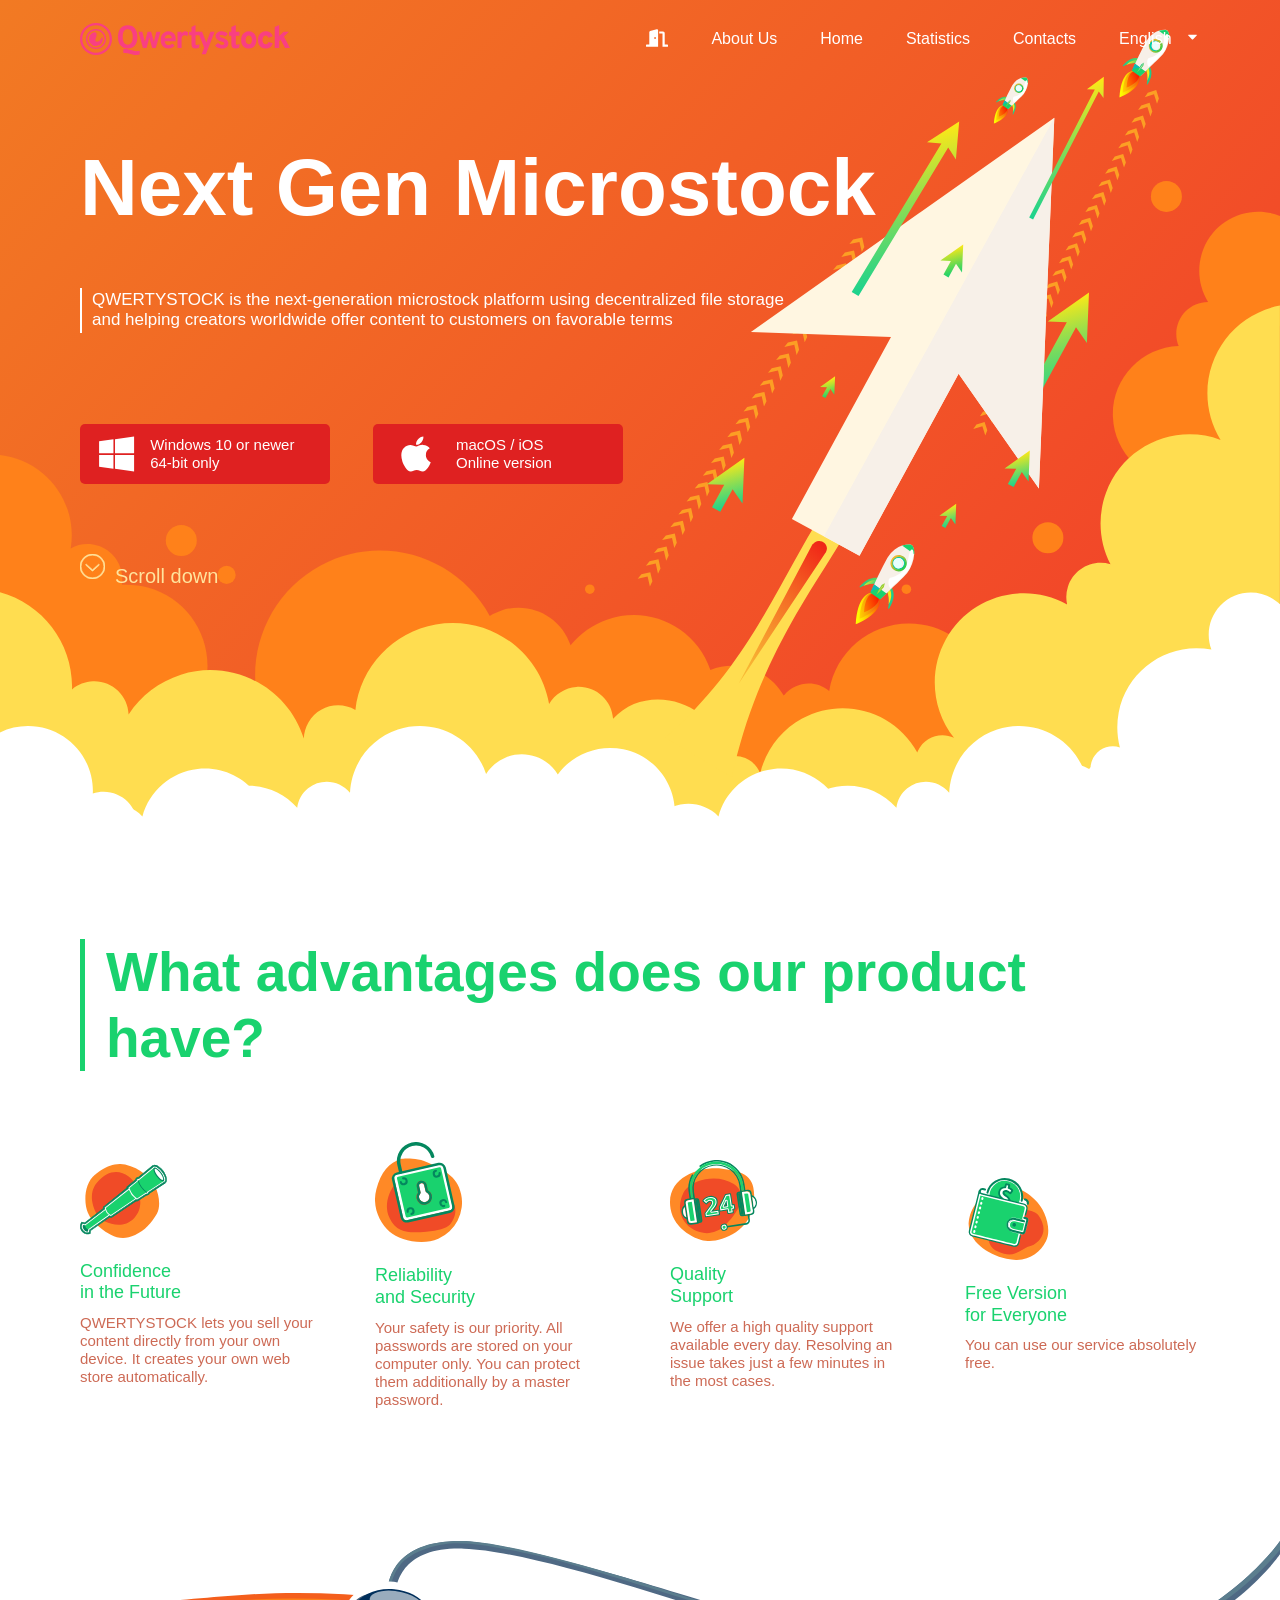
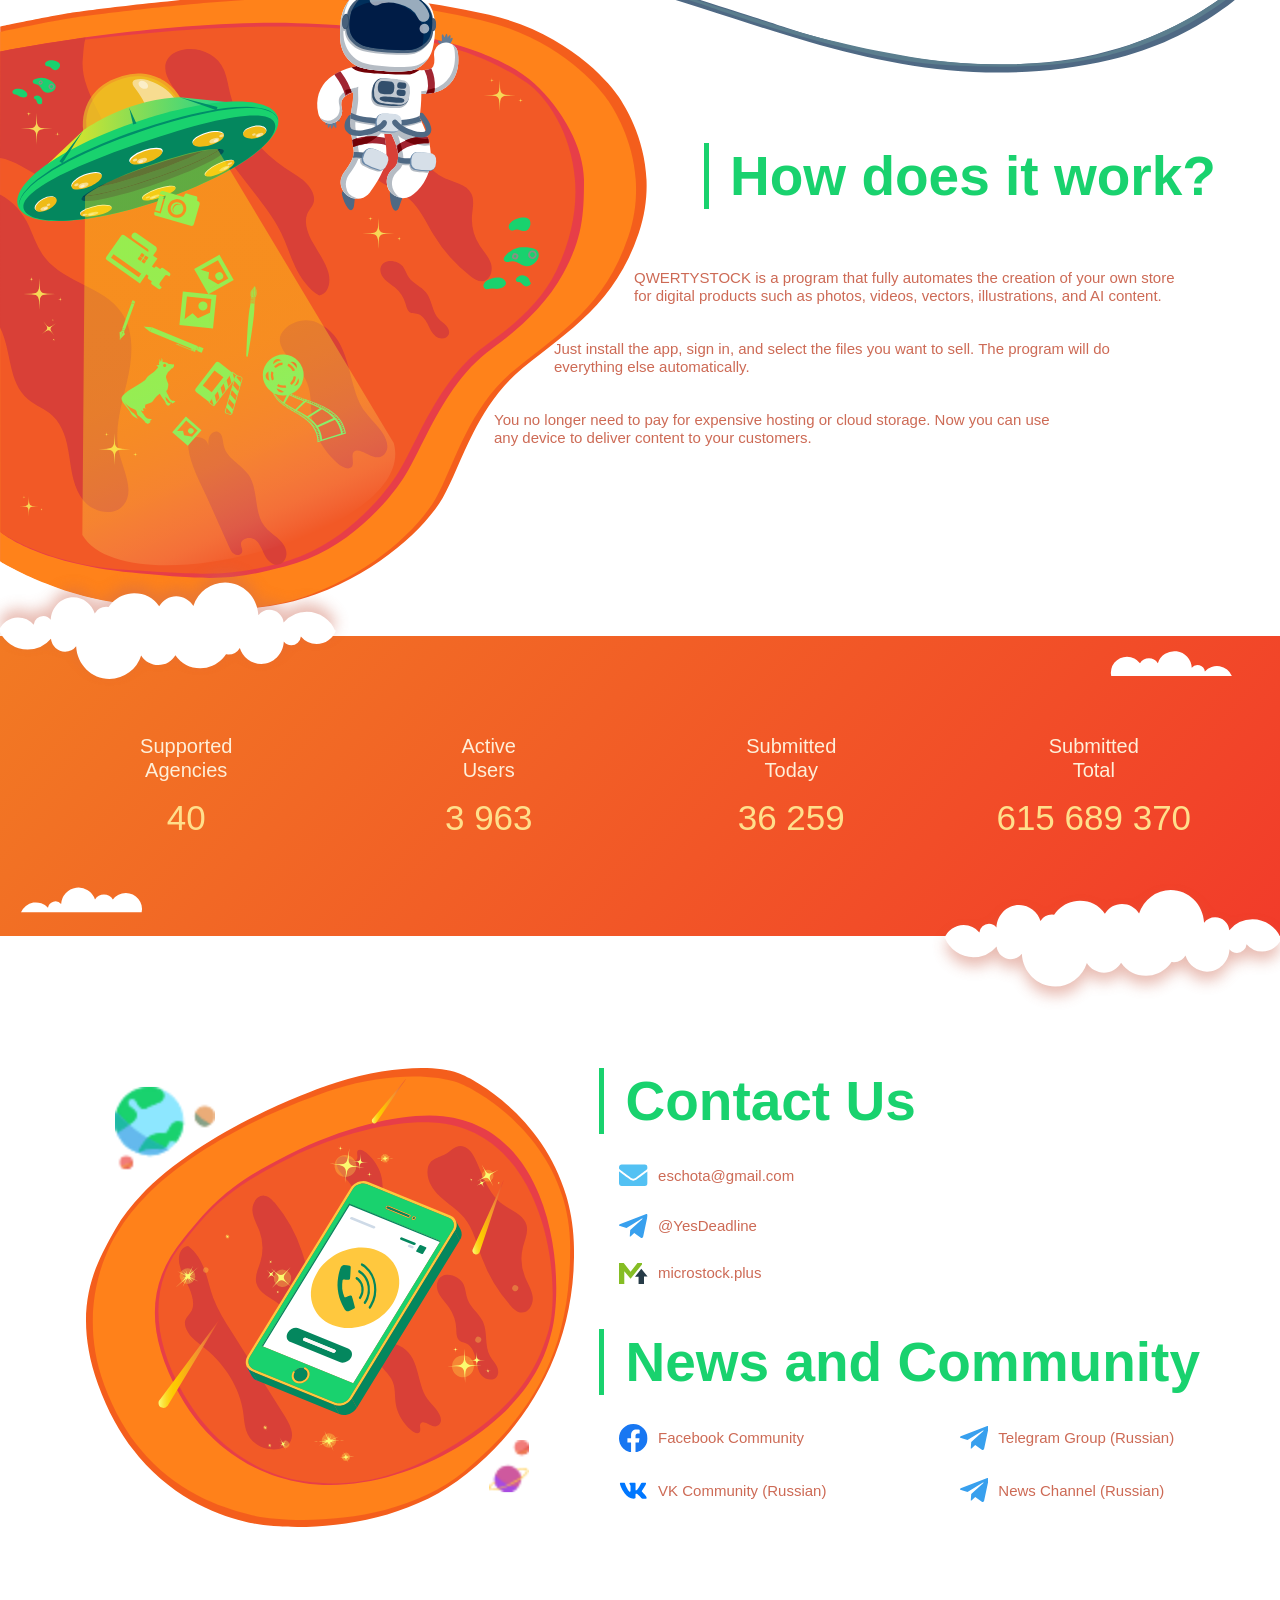
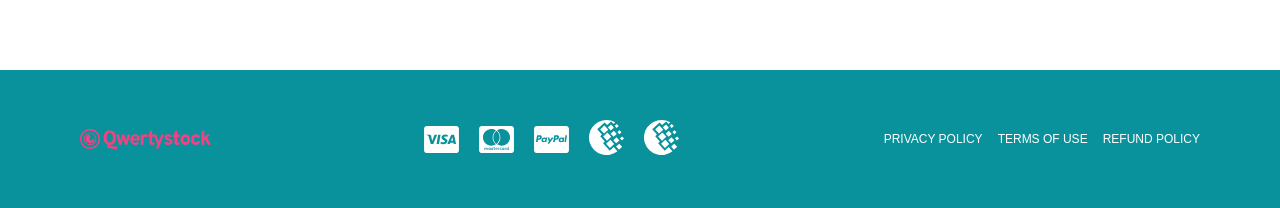
==== commit fe3ab8e9: "Landing: narrower intro subtitle, logo links to www.qwertystock.com, drop Youtube row - intro__subti" ====
--- a/app.html
+++ b/app.html
@@ -69,7 +69,7 @@
   <header class="header" id="header">
     <div class="container">
       <div class="header__inner">
-        <a href="#" class="logo" data-scroll="#intro"><picture><source media="(max-width: 767px)" srcset="/app/assets/img/header/qwerty_logo_mobile.svg"><img src="/app/assets/img/header/qwerty_logo.svg" width="210" height="32" alt="Qwertystock"></picture></a>
+        <a href="https://www.qwertystock.com/" class="logo"><picture><source media="(max-width: 767px)" srcset="/app/assets/img/header/qwerty_logo_mobile.svg"><img src="/app/assets/img/header/qwerty_logo.svg" width="210" height="32" alt="Qwertystock"></picture></a>
         <div class="inner__wrapper">
           <nav class="nav" id="nav">
             <a href="https://qwertystock.com/" title="" class="nav__enter"><svg class="enter__icon"><use href="/app/assets/img/sprite.svg#door-open-solid"></use></svg></a>
@@ -825,7 +825,6 @@
                 <a href="https://t.me/QWERTYSTOCKChat" id="uix" class="resource__item" target="_blank"><svg class="social__icon" viewBox="0 0 448 512"><use href="/app/assets/img/sprite.svg#telegram-plane-brands"></use></svg>Telegram Group (Russian)</a>
                 <a href="https://vk.com/QWERTYSTOCK" class="resource__item" target="_blank"><svg class="social__icon" viewBox="0 0 576 512"><use href="/app/assets/img/sprite.svg#vk-brands"></use></svg>VK Community (Russian)</a>
                 <a href="https://t.me/SSandMPNews" class="resource__item" target="_blank"><svg class="social__icon" viewBox="0 0 448 512"><use href="/app/assets/img/sprite.svg#telegram-plane-brands"></use></svg>News Channel (Russian)</a>
-                <a href="https://www.youtube.com/channel/UChjHZDylOyp536Bk3UFhSFQ/videos?view=0&sort=dd&shelf_id=0" class="resource__item" target="_blank"><svg class="social__icon" viewBox="0 0 81 56.7"><use href="/app/assets/img/sprite.svg#youtube-brands"></use></svg>Youtube Tutorials</a>
               </div>
             </div>
           </div>
@@ -836,7 +835,7 @@
   <footer class="footer">
     <div class="container">
       <div class="footer__inner">
-        <a href="#" class="logo logo--lower" data-scroll="#intro"><picture><source media="(max-width: 767px)" srcset="/app/assets/img/header/qwerty_logo_mobile.svg"><img src="/app/assets/img/header/qwerty_logo.svg" width="210" height="32" alt="Qwertystock"></picture></a>
+        <a href="https://www.qwertystock.com/" class="logo logo--lower"><picture><source media="(max-width: 767px)" srcset="/app/assets/img/header/qwerty_logo_mobile.svg"><img src="/app/assets/img/header/qwerty_logo.svg" width="210" height="32" alt="Qwertystock"></picture></a>
         <ul class="footer__paymentsystems">
           <li class="visa"><svg class="paymentsystems__icon"><use href="/app/assets/img/sprite.svg#cc-visa-brands"></use></svg></li>
           <li class="mastercard"><svg class="paymentsystems__icon"><use href="/app/assets/img/sprite.svg#cc-mastercard-brands"></use></svg></li>
--- a/app/assets/css/style.css
+++ b/app/assets/css/style.css
@@ -1 +1 @@
-html{font-size:62.5%}body{margin:0;position:relative;font-family:Rubik,Arial;moz-osx-font-smoothing:grayscale;-webkit-font-smoothing:antialiased;font-smoothing:antialiased;-webkit-text-size-adjust:100%;-moz-text-size-adjust:100%;text-size-adjust:100%;color:#cd6a55;line-height:1.2;background:#6cdbb3}button{-moz-appearance:none;-webkit-appearance:none;background:0 0;border:0;font-family:inherit;color:#df2121;cursor:pointer;outline-color:#6cdbb3}a{text-decoration:none;color:#df2121}*,:after,:before{box-sizing:border-box}h1,h2,h3,h4,h5,h6,p{margin:0}.separator{display:block}.container{width:100%;max-width:133rem;margin:0 auto;padding:0 8rem}.container--intro{position:relative;background-color:#ff811a;background-image:linear-gradient(132.3deg,#f27a23 0,#f23b2a 100.77%,#f2322c 100.78%)}.container--intro .arrows{width:100%;position:absolute;bottom:-.2rem;right:0;left:0}.container--features{background:#fff}.container--about{padding:0;background:#fff}.container--plans{background:#fff;position:relative}.container--stats{background-color:#ff811a;background-image:linear-gradient(132.3deg,#f27a23 0,#f23b2a 100.77%,#f2322c 100.78%);position:relative}.container--stats:before{content:url(../img/stats/Clouds_stats_upper.svg);position:absolute;top:-7.7rem;left:0;right:0;width:100%;z-index:1}.container--stats:after{content:url(../img/stats/Clouds_stats_lower.svg);position:absolute;bottom:-7.7rem;left:0;right:0;width:100%;z-index:1}.container--contacts{background:#fff}.preloader{position:fixed;left:0;top:0;right:0;bottom:0;overflow:hidden;background-color:#ff811a;background-image:linear-gradient(132.3deg,#f27a23 0,#f23b2a 100.77%,#f2322c 100.78%);z-index:1001;color:#fff}.sk-circle-bounce{top:50%;left:50%;width:7rem;height:7rem;position:relative}.sk-circle-bounce .sk-child{width:100%;height:100%;position:absolute;left:0;top:0}.sk-circle-bounce .sk-child:before{content:'';display:block;margin:auto;width:15%;height:15%;background-color:#fff;border-radius:100%;-webkit-animation:2s ease-in-out infinite both sk-circle-bounce-delay;animation:2s ease-in-out infinite both sk-circle-bounce-delay}.sk-circle-bounce .sk-circle-2{transform:rotate(30deg)}.sk-circle-bounce .sk-circle-3{transform:rotate(60deg)}.sk-circle-bounce .sk-circle-4{transform:rotate(90deg)}.sk-circle-bounce .sk-circle-5{transform:rotate(120deg)}.sk-circle-bounce .sk-circle-6{transform:rotate(150deg)}.sk-circle-bounce .sk-circle-7{transform:rotate(180deg)}.sk-circle-bounce .sk-circle-8{transform:rotate(210deg)}.sk-circle-bounce .sk-circle-9{transform:rotate(240deg)}.sk-circle-bounce .sk-circle-10{transform:rotate(270deg)}.sk-circle-bounce .sk-circle-11{transform:rotate(300deg)}.sk-circle-bounce .sk-circle-12{transform:rotate(330deg)}.sk-circle-bounce .sk-circle-2:before{-webkit-animation-delay:-1.1s;animation-delay:-1.1s}.sk-circle-bounce .sk-circle-3:before{-webkit-animation-delay:-1s;animation-delay:-1s}.sk-circle-bounce .sk-circle-4:before{-webkit-animation-delay:-.9s;animation-delay:-.9s}.sk-circle-bounce .sk-circle-5:before{-webkit-animation-delay:-.8s;animation-delay:-.8s}.sk-circle-bounce .sk-circle-6:before{-webkit-animation-delay:-.7s;animation-delay:-.7s}.sk-circle-bounce .sk-circle-7:before{-webkit-animation-delay:-.6s;animation-delay:-.6s}.sk-circle-bounce .sk-circle-8:before{-webkit-animation-delay:-.5s;animation-delay:-.5s}.sk-circle-bounce .sk-circle-9:before{-webkit-animation-delay:-.4s;animation-delay:-.4s}.sk-circle-bounce .sk-circle-10:before{-webkit-animation-delay:-.3s;animation-delay:-.3s}.sk-circle-bounce .sk-circle-11:before{-webkit-animation-delay:-.2s;animation-delay:-.2s}.sk-circle-bounce .sk-circle-12:before{-webkit-animation-delay:-.1s;animation-delay:-.1s}@-webkit-keyframes sk-circle-bounce-delay{0%,100%,80%{transform:scale(0)}40%{transform:scale(1)}}@keyframes sk-circle-bounce-delay{0%,100%,80%{transform:scale(0)}40%{transform:scale(1)}}@-webkit-keyframes preloader-rotate{100%{transform:rotate(360deg)}}@keyframes preloader-rotate{100%{transform:rotate(360deg)}}.loaded_hiding .preloader{transition:opacity .3s ease-in-out;opacity:0}.loaded .preloader{display:none}.header{position:absolute;top:0;right:0;left:0;z-index:1000;width:100%;padding:2.3rem 0}.header:before{display:none;content:url(../img/footer/clouds_footer_left.svg);position:absolute;top:-.3rem;left:0;width:6rem;z-index:1}.header:after{display:none;content:url(../img/footer/clouds_footer_right.svg);position:absolute;bottom:-.4rem;right:0;width:6rem;z-index:1}.header.fixed{background-color:#ff811a;background-image:linear-gradient(132.3deg,#f27a23 0,#f23b2a 100.77%,#f2322c 100.78%);position:fixed;padding:1.3rem 0}.header.fixed:after,.header.fixed:before{display:block}.header__inner{display:flex;justify-content:space-between;width:100%}@keyframes rotate{0%{transform-style:preserve-3d;transform:rotateY(0)}100%{transform-style:preserve-3d;transform:rotateY(360deg)}}@-webkit-keyframes rotate{0%{transform-style:preserve-3d;transform:rotateY(0)}100%{transform-style:preserve-3d;transform:rotateY(360deg)}}.logo{display:flex;align-items:center;transform-style:preserve-3d}.logo picture{display:contents}.logo img{will-change:transform;width:auto;height:3.2rem;max-width:21rem;margin-right:.8rem;transform-style:preserve-3d;animation:3s linear infinite rotate;-webkit-animation:3s linear infinite rotate}.logo--lower img{height:2rem;width:auto;max-width:16rem}.inner__wrapper{display:flex;justify-content:space-between;align-items:center;margin-left:auto}.nav{display:flex;justify-content:space-between;align-items:center}.nav__enter{display:inline-block;color:#fff;margin-right:4.3rem;transition:.28s cubic-bezier(.52,.01,.16,1)}.nav__enter:hover{color:#fff172}.enter__icon{width:2.2rem;height:2.2rem}.nav.active{max-height:5rem;padding:1rem 2rem}.nav__link{display:inline-block;font-size:1.6rem;color:#fff;margin-right:4.3rem;transition:.28s cubic-bezier(.52,.01,.16,1);position:relative;white-space:nowrap}.nav__link.active{color:#fff172}.nav__link.active:after{background-color:#fff172;width:100%}.nav__link:hover{color:#fff172}.nav__link:hover:after{background-color:#fff172;width:100%}.nav__link:after{content:"";width:0;height:.2rem;background-color:#fff;position:absolute;bottom:-.5rem;left:0;z-index:1;transition:.28s cubic-bezier(.52,.01,.16,1)}.lang{position:relative;outline:0}.lang:focus-within .lang__hidden,.lang:hover .lang__hidden{opacity:1;visibility:visible}.lang__head{font-size:1.6rem;color:#fff;cursor:default;white-space:nowrap}.lang__caret{width:1.5rem;height:1.5rem;margin-left:.9rem}.lang__hidden{width:100%;margin:0;padding:1rem;opacity:0;visibility:hidden;position:absolute;z-index:1;background:#ff811a;transition:.15s linear .2s;will-change:opacity}.lang__hidden li{list-style:none;width:100%}.lang__hidden li:first-child{margin-bottom:1rem}.hidden__item{color:#fff;font-size:1.3rem;transition:color .2s linear;outline:0}.hidden__item:focus,.hidden__item:hover{color:#fff172}.header__menu{position:relative;margin-left:3.5rem;display:none}.nav-toggle{padding:1rem 0;width:3.5rem;cursor:pointer;outline:0;border:0;background:0 0}.nav-toggle:hover .nav-toggle__item,.nav-toggle:hover .nav-toggle__item:after,.nav-toggle:hover .nav-toggle__item:before{background-color:#fff172}.nav-toggle.active .nav-toggle__item{background:0 0}.nav-toggle__item{display:block;width:100%;background:#fff;height:.3rem;position:absolute;border-radius:.5rem;top:0;right:0;bottom:0;left:0;margin:auto;transition:background .2s linear}.nav-toggle__item:after,.nav-toggle__item:before{content:"";position:absolute;border-radius:.5rem;display:block;width:100%;height:.3rem;background-color:#fff;margin:0 auto;will-change:transform;transition:transform .2s linear}.nav-toggle.active .nav-toggle__item:before{transform-origin:left bottom;transform:rotate(-45deg) translateX(-.6rem)}.nav-toggle.active .nav-toggle__item:after{transform-origin:left top;transform:rotate(45deg) translateX(-.5rem)}.nav-toggle__item:before{top:.8rem}.nav-toggle__item:after{top:-.8rem}.page{position:relative;background:url(../img/pattern.svg);overflow-x:hidden}.intro{width:100%;position:relative;padding:7rem 0 0}.intro__inner{transform-style:inherit;width:100%;padding:7rem 0 0;position:relative;display:flex;flex-direction:column}.intro__title{-webkit-user-select:none;-moz-user-select:none;user-select:none;font-size:8rem;font-weight:700;color:#fff;margin-bottom:5.2rem}.intro__subtitle{font-size:1.7rem;color:#fff;padding:.2rem 1rem;border-left:.2rem solid #fff;font-weight:400;margin-bottom:9.1rem}@-webkit-keyframes bounce{from,to{-webkit-animation-timing-function:ease-out;animation-timing-function:ease-out;transform:translate3d(0)}50%{-webkit-animation-timing-function:ease-in-out;animation-timing-function:ease-in-out;transform:translate3d(40px,-40px,0)}}@keyframes bounce{from,to{-webkit-animation-timing-function:ease-out;animation-timing-function:ease-out;transform:translate3d(0,0,0)}50%{-webkit-animation-timing-function:ease-in-out;animation-timing-function:ease-in-out;transform:translate3d(40px,-40px,0)}}.st10,.st11,.st12,.st13,.st14,.st4,.st8,.st9{will-change:transform;-webkit-animation:10s linear infinite bounce;animation:10s linear infinite bounce;transform-origin:center bottom}.intro__buttons{display:grid;margin-bottom:8rem;grid-template-columns:25rem 25rem;grid-column-gap:4.3rem}.intro__button{-webkit-user-select:none;-moz-user-select:none;user-select:none;grid-row-start:1;overflow:hidden;display:inline-block;position:relative;color:#fff;padding:1rem 1.8rem;border-radius:.5rem;background:#df2121}.intro__button--play{margin:0 0 9.5rem 12rem;max-width:20rem}.intro__button--play:lang(ru){margin:0 0 13rem 14rem}.intro__button--play .button__icon{width:6rem}.button__color{will-change:transform;position:absolute;border-radius:.3rem;top:0;right:0;background:#fff172;width:10%;height:120%;margin-right:-35%;transition:width .5s ease-out;-webkit-transform:skew(-45deg)}.button__text{z-index:1;position:relative;font-size:1.5rem;font-weight:400;text-align:start;display:flex;max-width:25rem;align-items:center}.button__icon{width:5rem;height:4rem;margin-right:1.5rem}.intro__button:hover .button__color{right:-195%;width:160%;margin-right:170%;transition:right .2s ease-out,color .1s}.intro__button:hover .button__text{color:#df2121;transition:color .1s}@keyframes circle-down{0%{transform:translateY(0);-webkit-animation-timing-function:ease-in-out;animation-timing-function:ease-in-out}20%,60%{transform:translateY(1rem);-webkit-animation-timing-function:ease-in-out;animation-timing-function:ease-in-out}40%{transform:translateY(.6rem);-webkit-animation-timing-function:ease-in-out;animation-timing-function:ease-in-out}80%{transform:scale(1);opacity:1;-webkit-animation-timing-function:ease-in-out;animation-timing-function:ease-in-out}100%{transform:translateY(0);opacity:0}}@-webkit-keyframes circle-down{0%{transform:translateY(0);-webkit-animation-timing-function:ease-in-out;animation-timing-function:ease-in-out}20%,60%{transform:translateY(.8rem);-webkit-animation-timing-function:ease-in-out;animation-timing-function:ease-in-out}40%{transform:translateY(.6rem);-webkit-animation-timing-function:ease-in-out;animation-timing-function:ease-in-out}80%{transform:scale(.8);opacity:1;-webkit-animation-timing-function:ease-in-out;animation-timing-function:ease-in-out}100%{transform:translateY(0);opacity:0}}.intro__pointer{font-size:2rem;color:#ffe49e;display:flex;align-items:center;cursor:default;padding-left:3.5rem;position:relative;margin-bottom:23.6rem}.intro__pointer img{will-change:transform,opacity;position:absolute;-webkit-animation:5s linear infinite circle-down;animation:5s linear infinite circle-down;width:2.5rem;left:0;top:-1rem}.features{background:#fff;padding:11.5rem 0 13.3rem;position:relative}.features__title{-webkit-user-select:none;-moz-user-select:none;user-select:none;margin-bottom:5.1rem;font-size:5.5rem;color:#19d26e;padding-left:2.1rem;border-left:.5rem solid #19d26e}.features__content{display:grid;grid-template-columns:repeat(4,1fr);grid-column-gap:6rem;align-items:center;overflow:hidden;padding:2rem 0 0}@-webkit-keyframes jump{60%,75%,90%,from,to{-webkit-animation-timing-function:cubic-bezier(.215,.61,.355,1);animation-timing-function:cubic-bezier(.215,.61,.355,1)}from{opacity:0;transform:translate3d(0,3000px,0)}60%{opacity:1;transform:translate3d(0,-20px,0)}75%{transform:translate3d(0,1rem,0)}90%{transform:translate3d(0,-5px,0)}to{transform:translate3d(0,0,0)}}@keyframes jump{60%,75%,90%,from,to{-webkit-animation-timing-function:cubic-bezier(.215,.61,.355,1);animation-timing-function:cubic-bezier(.215,.61,.355,1)}from{opacity:0;transform:translate3d(0,3000px,0)}60%{opacity:1;transform:translate3d(0,-2rem,0)}75%{transform:translate3d(0,1rem,0)}90%{transform:translate3d(0,-.5rem,0)}to{transform:translate3d(0,0,0)}}.features__item{will-change:transform,opacity;opacity:0}.features__item:nth-child(2){-webkit-animation-delay:.2s;animation-delay:.2s}.features__item:nth-child(3){-webkit-animation-delay:.4s;animation-delay:.4s}.features__item:nth-child(4){-webkit-animation-delay:.8s;animation-delay:.8s}.features__item img{width:100%;height:auto;max-width:8.7rem;margin-bottom:2rem}.jump{-webkit-animation-name:jump;animation-name:jump;transform-origin:center bottom;-webkit-animation-duration:1.5s;animation-duration:1.5s;-webkit-animation-fill-mode:both;animation-fill-mode:both;opacity:1}.features__subtitle{-webkit-user-select:none;-moz-user-select:none;user-select:none;color:#19d26e;font-size:1.8rem;font-weight:500;margin-bottom:1rem}.features__text{font-size:1.5rem;color:#cd6a55;font-weight:400}.about{min-height:69.5rem;position:relative;display:grid;padding:20.2rem 0 13.6rem;grid-template-columns:1fr 45%;background:#fff}.about__inner{grid-column-start:2}.about__back{background:url(../img/what_is_SS_block/astronaut.svg) left top no-repeat;display:flex;flex-direction:column;justify-content:flex-end;position:absolute;top:0;bottom:0;right:0;left:0;width:100%}.about__title{-webkit-user-select:none;-moz-user-select:none;user-select:none;font-size:5.5rem;color:#19d26e;padding-left:2.1rem;border-left:.5rem solid #19d26e;margin-bottom:6rem}.about__text{color:#cd6a55;font-weight:400;margin-bottom:3.5rem;font-size:1.5rem}.about__text:nth-child(3){margin-left:-15rem;padding-right:14.4rem}.about__text:nth-child(2){margin-left:-7rem;padding-right:10.4rem}.about__text:last-child{margin-left:-21rem;padding-right:20.4rem;margin-bottom:0}.plans{padding:7rem 0 15.5rem;position:relative}.plans__inner{position:relative}.plans__back{position:absolute;display:flex;justify-content:flex-end;align-items:flex-start;width:100%;height:100%;top:0;bottom:0;right:0;left:0;background:url(../img/payment_plan_block/comet.svg) left center no-repeat}@-webkit-keyframes fall{from{transform:translate3d(0,-100%,0);opacity:0}to{opacity:1;transform:translate3d(0,0,0)}}@keyframes fall{from{opacity:0;transform:translate3d(0,-100%,0)}to{opacity:1;transform:translate3d(0,0,0)}}.fall{opacity:1;-webkit-animation-name:fall;animation-name:fall;transform-origin:center bottom;-webkit-animation-duration:1.5s;animation-duration:1.5s;-webkit-animation-fill-mode:both;animation-fill-mode:both}.planet{will-change:transform,opacity;margin-top:10rem;opacity:0;width:11rem;height:auto;transform-style:inherit}.planet:last-child{width:7rem;margin:6rem 15rem 0 0}.plans__title{-webkit-user-select:none;-moz-user-select:none;user-select:none;font-size:5.5rem;color:#19d26e;padding-left:2.1rem;border-left:.5rem solid #19d26e;margin-bottom:1.9rem}.plans__text{color:#cd6a55;font-weight:400;font-size:1.4rem;margin-bottom:12.7rem;padding:1.7rem 3rem;border-radius:3.4rem;background:#fec;max-width:87rem}.plans__chosen{display:grid;grid-template-columns:repeat(6,17rem);grid-column-gap:2.3rem}.plans__item{will-change:auto;display:flex;flex-direction:column;align-items:center;border-radius:1.1rem;background:#fec;padding:2rem 0}.plans__item.active{transform:scale(1.08,1.08);box-shadow:0 0 1.9rem rgba(227,0,0,.9)}.plans__item.active .plans__button{background:#df2121}.plans__item.active .plans__button:hover{background:#c00}.plans__name{-webkit-user-select:none;-moz-user-select:none;user-select:none;font-weight:700;font-size:2.1rem;color:#19d26e;margin-bottom:.5rem;white-space:nowrap}.plans__explanation{color:#cd6a55;font-size:1.3rem;margin-bottom:3rem;white-space:nowrap;text-align:center}.plans__cost{font-size:2.5rem;color:#19d26e;white-space:nowrap;margin:.7rem}ul{padding:0;margin:0;list-style:none}.select{position:relative;border:.1rem solid #ff811a;display:inline-block;vertical-align:top;width:11rem;border-radius:.3rem;background:#fec;margin-bottom:3rem}.select:focus-within{border-color:#19d26e}.select-wrap{max-width:700px;width:100%;margin:20px auto}.select-wrap select{margin:20px}.select__gap{background:0 0;font-size:1.4rem;padding:.6rem 1rem .6rem 2rem;cursor:pointer;position:relative;outline:0;white-space:nowrap;text-overflow:ellipsis;overflow-x:hidden}.select__list{will-change:auto;display:flex;top:3.2rem;right:0;left:0;border-radius:.5rem;flex-direction:column;margin:0;border-top:0;overflow-y:auto;max-height:15.2rem;position:absolute;width:11rem;background:#fec;border:.1rem solid #ff811a}.select__list::-webkit-scrollbar{width:.5rem}.select__list::-webkit-scrollbar-thumb{background:#ff811a;border-radius:.5rem}.select__list.on{display:block}.select__item{display:flex;transition:.2s linear;outline:0}.select__item:focus{background:#a4ffff}.select__item:focus span{color:#19d26e}.select__item span{display:block;padding:.6rem 1rem .6rem 1.5rem;cursor:pointer;font-size:1.5rem;white-space:nowrap;text-overflow:ellipsis;overflow-x:hidden}.select__item:hover{background:#a4ffff}.select__item:hover span{color:#19d26e}.select__gap:after{content:'';display:block;width:.6rem;height:.6rem;position:absolute;right:1rem;top:.9rem;border-right:.2rem solid #cd6a55;border-top:.2rem solid #cd6a55;transition:.27s ease-in-out;transform:rotate(135deg) translateY(-50%)}.on.select__gap:after{transform:rotate(-45deg) translateY(50%)}.plans__button{-webkit-user-select:none;-moz-user-select:none;user-select:none;background:#ff811a;border-radius:.5rem;font-size:1.4rem;color:#fff;padding:.7rem 1.8rem;transition:background .2s linear}.plans__button:hover{background:#ffb733}.stats{position:relative}.stats__inner{width:100%;position:relative;height:100%}.stats__inner:before{content:"";display:block;width:100%;height:100%;position:absolute;top:0;left:0;right:0;bottom:0;background-color:#ff811a;background-image:linear-gradient(132.3deg,#f27a23 0,#f23b2a 100.77%,#f2322c 100.78%);z-index:-1}.stats__content{display:grid;grid-template-columns:repeat(4,1fr);grid-template-rows:30rem;align-items:center;grid-column-gap:9rem}.stats__content>:nth-child(1){-ms-grid-row:1;-ms-grid-column:1}.stats__content>:nth-child(2){-ms-grid-row:1;-ms-grid-column:3}.stats__content>:nth-child(3){-ms-grid-row:1;-ms-grid-column:5}.stats__content>:nth-child(4){-ms-grid-row:1;-ms-grid-column:7}.stats__item{display:flex;flex-direction:column;align-items:center}.stats__title{font-size:2rem;font-weight:500;color:#feefd9;margin-bottom:1.5rem;text-align:center}.stats__count{font-size:3.5rem;color:#ffdf8c}.container--stocks{background:#fff;padding:0 3rem 0 8rem}.stocks{padding:12.3rem 0 10rem}.stocks__inner{position:relative;display:grid;grid-template-columns:1fr minmax(30.7rem,48.4rem)}@-webkit-keyframes scale{to{transform:scale(1)}}@keyframes scale{to{transform:scale(1)}}.scale{-webkit-animation-name:scale;animation-name:scale;-webkit-animation-duration:1.2s;animation-duration:1.2s;-webkit-animation-fill-mode:both;animation-fill-mode:both}.stocks__img{margin-top:13rem;width:100%;height:auto;max-width:48.4rem;transform:scale(.2)}@-webkit-keyframes appearance{from{opacity:0}to{opacity:1}}@keyframes appearance{from{opacity:0}to{opacity:1}}.appearance{-webkit-animation-name:appearance;animation-name:appearance;-webkit-animation-timing-function:ease-out;animation-timing-function:ease-out;-webkit-animation-duration:1.2s;animation-duration:1.2s;-webkit-animation-fill-mode:both;animation-fill-mode:both}.stocks__list{padding-top:12rem;position:relative}.stocks__title{-webkit-user-select:none;-moz-user-select:none;user-select:none;font-size:5.5rem;color:#19d26e;padding-left:2.1rem;border-left:.5rem solid #19d26e;position:absolute;top:0;left:0;white-space:nowrap}.stocks__text{font-weight:500;font-size:1.6rem}.stocks__text--queue{font-size:1.8rem;margin-bottom:5.5rem}.stocks__limited,.stocks__unlimited{opacity:0}.stocks__limited{-webkit-animation-delay:.6s;animation-delay:.4s}.stocks__unlimited{-webkit-animation-delay:.3s;animation-delay:.2s}.stocks__unit:not(:last-child){margin-bottom:5.5rem}.stocks__subtitle{-webkit-user-select:none;-moz-user-select:none;-ms-user-select:none;font-weight:500;font-size:2rem;color:#19d26e;margin-bottom:2.5rem}.unlimited__list{padding:0;display:grid;grid-template-columns:-webkit-max-content -webkit-max-content;grid-template-columns:max-content max-content;grid-gap:2.5rem 9rem;margin-bottom:5.5rem}.limited__list{display:grid;grid-template-columns:repeat(3,-webkit-max-content);grid-template-columns:repeat(3,max-content);grid-gap:2.5rem 9rem}.contacts{padding:13.2rem 0 14.3rem}.contacts__inner{display:grid;grid-template-columns:1fr 1fr;grid-column-gap:2rem;align-items:center}.contacts__img{background:url(../img/contacts/contacts_pic.svg) center center no-repeat;height:100%;position:relative}@-webkit-keyframes approximation{to{transform:translate3d(6rem,6rem,0) scale(2)}}@keyframes approximation{to{transform:translate3d(6rem,6rem,0) scale(2)}}.approximation{-webkit-animation-name:approximation;animation-name:approximation;transform-origin:center bottom;-webkit-animation-duration:1.5s;animation-duration:2s;-webkit-animation-fill-mode:both;animation-fill-mode:both}.planet_earth{will-change:transform;width:5rem;position:absolute;top:0;left:0;transition:.1s linear}.contacts__resource{display:flex;flex-direction:column}.contacts__resource:first-child{margin-bottom:2.5rem}.resource__title{-webkit-user-select:none;-moz-user-select:none;user-select:none;font-size:5.5rem;color:#19d26e;padding-left:2.1rem;border-left:.5rem solid #19d26e;white-space:nowrap;margin-bottom:2.7rem}.resource__item{display:flex;width:-webkit-max-content;width:-moz-max-content;width:max-content;align-items:center;font-size:1.5rem;color:#cd6a55;margin:0 0 2rem 2rem;transition:color .2s linear}.resource__item:hover{color:purple}.resource__item svg{margin-right:1rem;transition:.2s linear}.resource__item:hover .m0{fill:purple}.social__icon{width: 2.858rem;height: auto;margin-right:1rem}.resource__grid{display:grid;grid-template-columns:1fr 1fr;grid-column-gap:8rem}@-webkit-keyframes alternate{to{transform:translate3d(-6rem,-5rem,0) scale(2)}}@keyframes alternate{to{transform:translate3d(-6rem,-5rem,0) scale(2)}}.alternate{-webkit-animation-name:alternate;animation-name:alternate;transform-origin:center bottom;-webkit-animation-duration:1.5s;animation-duration:2s;-webkit-animation-fill-mode:both;animation-fill-mode:both}.planet_purple{will-change:transform;width:2rem;position:absolute;right:0;bottom:-1.5rem;transition:.1s linear}.footer{background:#09929b;padding:5rem 0;position:relative;overflow:hidden}.footer__inner{display:flex;align-items:center;flex-wrap:wrap;justify-content:space-between}.footer__paymentsystems{display:flex;margin:0 1.5rem}.footer__paymentsystems li{margin-right:2rem;display:flex;align-items:center;color:#fff}.paymentsystems__icon{height:3.1rem}.footer__paymentsystems li img{width:3.3rem;height:auto}.footer__paymentsystems li svg{width:3.5rem;transition:.2s linear}.footer__paymentsystems li svg:hover .cls-1{fill:#fff172}.footer__paymentsystems li:last-child{margin-right:0}.footer__copyright{display:flex}.footer__copyright li{color:#fff;text-transform:uppercase;font-size:1.2rem;margin-right:1.5rem}.footer__copyright li a{color:#fff;transition:color .2s linear}.footer__copyright li a:hover{color:#fff172}.footer__copyright li:last-child{margin-right:0}@media (min-width:2400px){html{font-size:75%}}@media (min-width:3000px){html{font-size:87.5%}}@media (max-width:1220px){.intro__title{font-size:5.5rem}.intro__inner{padding:7rem 0 15rem}.about__title,.features__title,.plans__title,.resource__title{font-size:4.5rem}.features__content{grid-template-columns:1fr 1fr;grid-row-gap:2rem}.about{grid-template-rows:66rem 1fr;padding:0;grid-template-columns:0}.about>:nth-child(1){-ms-grid-row:1;-ms-grid-column:1}.about>:nth-child(2){-ms-grid-row:2;-ms-grid-column:1}.about .container{grid-row-start:2;padding-left:1.5rem}.about__back{-ms-grid-column-span:3;grid-column-end:3;position:static;background-size:cover;margin-bottom:3rem}.intro__button--play:lang(ru){margin:0 0 8.5rem 12rem}.about__inner{padding:0 8rem}.about__text{margin-bottom:2rem}.about__text:last-child,.about__text:nth-child(2),.about__text:nth-child(3){margin-left:0;padding:0}.about__text:last-child{margin-left:0;margin-bottom:0}.container--plans{padding:0}.plans__back{position:static;background-position:left bottom;padding:8rem 0}.plans{padding:7rem 8rem 15.5rem}.plans__text{margin-bottom:7rem}.plans__chosen{grid-template-columns:repeat(1,19rem);justify-content:center;grid-row-gap:5rem}.container--stats:before{top:-4.5rem}.container--stats:after{bottom:-4.5rem}.stats__content{grid-template-columns:repeat(2,1fr);grid-template-rows:20rem 20rem}.stats__content>:nth-child(1){-ms-grid-row:1;-ms-grid-column:1}.stats__content>:nth-child(2){-ms-grid-row:1;-ms-grid-column:2}.stats__content>:nth-child(3){-ms-grid-row:2;-ms-grid-column:1}.stats__content>:nth-child(4){-ms-grid-row:2;-ms-grid-column:2}.contacts__inner{grid-template-columns:0fr;grid-template-rows:40rem;grid-row-gap:5rem;justify-content:center}.contacts__inner>:nth-child(1){-ms-grid-row:1;-ms-grid-column:1}}@media (max-width:1080px){.limited__list{grid-template-columns:repeat(2,-webkit-max-content);grid-template-columns:repeat(2,max-content)}}@media (max-width:1060px){.footer{padding:2rem 0}.footer__inner{flex-direction:column}.footer__copyright{margin:3rem auto 1.5rem}.logo--lower{margin-bottom:4.3rem}}@media (max-width:1000px){.container--stocks{padding:0 8rem}.stocks{padding:11rem 0 0}.stocks__inner{grid-template-columns:none;justify-items:center;grid-row-gap:5rem;grid-template-rows:-webkit-min-content -webkit-min-content;grid-template-rows:min-content min-content}.stocks__list{order:2;padding:0}.stocks__img{margin:0;max-width:40rem}.stocks__title{white-space:normal;position:static;margin-bottom:5.5rem}.limited__list{grid-template-columns:repeat(3,-webkit-max-content);grid-template-columns:repeat(3,max-content)}}@media (max-width:964px){.nav{width:100%;max-height:0;position:absolute;top:100%;right:0;z-index:1;background:#df2121;overflow:hidden;transition:max-height .6s,padding .6s cubic-bezier(.46,.03,.52,.96)}.nav__enter,.nav__link{margin:0}.header__menu{display:block}}@media (max-width:654px){.separator{display:inline-block}.container{padding:0 2rem}.header.fixed:after,.header.fixed:before{display:none}.logo__name{font-size:1.6rem}.logo img{width:2rem}.lang__head,.nav__link{font-size:1.4rem}.intro__inner{padding:7rem 0 0}.intro__title{font-size:3.7rem}.intro__title p{display:block}.intro__subtitle{font-size:1.4rem;margin-bottom:6rem}.intro__pointer{font-size:1.4rem}.intro__pointer img{width:2rem}.about__title,.features__title,.plans__title,.resource__title{font-size:2.9rem}.intro__buttons{grid-row-gap:2rem;grid-template-columns:18.2rem}.intro__button{padding:.6rem 1.3rem}.button__icon{width:3rem;height:3rem;margin-right:1rem}.intro__button--play .button__icon{width:4.4rem}.button__text{font-size:1.2rem}.intro__button:last-child{grid-row-start:2}.features{padding:7.5rem 0 6.3rem}.features__content{padding:0 6rem;grid-template-columns:1fr;grid-row-gap:2rem}.features__item:nth-child(2),.features__item:nth-child(3),.features__item:nth-child(4){-webkit-animation-delay:0s;animation-delay:0s}.container--about{padding:0}.about{grid-template-rows:41rem 1fr}.about__inner{padding:0 2rem}.intro__button--play,.intro__button--play:lang(ru){margin:0 0 5rem 6rem;max-width:15.4rem}.container--plans{padding:0}.plans__back{position:static;background-position:left bottom;padding:0}.plans{padding:7rem 2rem 13.5rem}.container--stats:after{bottom:-2.5rem}.container--stats:before{top:-2.5rem}.contacts{padding:6rem 0}.resource__grid{grid-template-columns:1fr}.stocks__title{font-size:2.9rem;margin-bottom:4rem}.stocks__subtitle{font-size:1.8rem;margin-bottom:1.8rem}.stocks__text{font-size:1.4rem}.stocks__text--queue{font-size:1.6rem;margin-bottom:4rem}.limited__list,.unlimited__list{grid-gap:1.5rem 6rem}.footer__copyright{margin:3rem auto 1.5rem;flex-direction:column}.footer__copyright li{margin:0 0 2rem;text-align:center}}@media (max-width:530px){.container--stats{padding:10rem 2rem}.container--stats:after{bottom:-7.5rem;left:-89rem;width:130rem}.container--stats:before{top:-7.5rem;width:130rem}.stats__content{grid-template-columns:repeat(1,1fr);grid-template-rows:repeat(4,15rem)}.stats__content>:nth-child(1){-ms-grid-row:1;-ms-grid-column:1}.stats__content>:nth-child(2){-ms-grid-row:2;-ms-grid-column:1}.stats__content>:nth-child(3){-ms-grid-row:3;-ms-grid-column:1}.stats__content>:nth-child(4){-ms-grid-row:4;-ms-grid-column:1}.limited__list{grid-template-columns:repeat(2,-webkit-max-content);grid-template-columns:repeat(2,max-content)}}@media (max-width:450px){.planet:last-child{margin:6rem 5rem 0 0}.container--intro .arrows{position:absolute;bottom:-.2rem;right:0;width:80rem;left:-35rem}.intro{width:100%;position:relative;padding:7rem 0 18rem}}@media (max-width:400px){.intro__title{font-size:3.3rem}.about__title,.features__title,.plans__title,.resource__title{font-size:2.6rem}.container--intro .arrows{left:-38rem}}@media (max-width:355px){html{font-size:56.25%}.intro__title{font-size:3.2rem}.intro__button--play:lang(ru){max-width:16rem}}+html{font-size:62.5%}body{margin:0;position:relative;font-family:Rubik,Arial;moz-osx-font-smoothing:grayscale;-webkit-font-smoothing:antialiased;font-smoothing:antialiased;-webkit-text-size-adjust:100%;-moz-text-size-adjust:100%;text-size-adjust:100%;color:#cd6a55;line-height:1.2;background:#6cdbb3}button{-moz-appearance:none;-webkit-appearance:none;background:0 0;border:0;font-family:inherit;color:#df2121;cursor:pointer;outline-color:#6cdbb3}a{text-decoration:none;color:#df2121}*,:after,:before{box-sizing:border-box}h1,h2,h3,h4,h5,h6,p{margin:0}.separator{display:block}.container{width:100%;max-width:133rem;margin:0 auto;padding:0 8rem}.container--intro{position:relative;background-color:#ff811a;background-image:linear-gradient(132.3deg,#f27a23 0,#f23b2a 100.77%,#f2322c 100.78%)}.container--intro .arrows{width:100%;position:absolute;bottom:-.2rem;right:0;left:0}.container--features{background:#fff}.container--about{padding:0;background:#fff}.container--plans{background:#fff;position:relative}.container--stats{background-color:#ff811a;background-image:linear-gradient(132.3deg,#f27a23 0,#f23b2a 100.77%,#f2322c 100.78%);position:relative}.container--stats:before{content:url(../img/stats/Clouds_stats_upper.svg);position:absolute;top:-7.7rem;left:0;right:0;width:100%;z-index:1}.container--stats:after{content:url(../img/stats/Clouds_stats_lower.svg);position:absolute;bottom:-7.7rem;left:0;right:0;width:100%;z-index:1}.container--contacts{background:#fff}.preloader{position:fixed;left:0;top:0;right:0;bottom:0;overflow:hidden;background-color:#ff811a;background-image:linear-gradient(132.3deg,#f27a23 0,#f23b2a 100.77%,#f2322c 100.78%);z-index:1001;color:#fff}.sk-circle-bounce{top:50%;left:50%;width:7rem;height:7rem;position:relative}.sk-circle-bounce .sk-child{width:100%;height:100%;position:absolute;left:0;top:0}.sk-circle-bounce .sk-child:before{content:'';display:block;margin:auto;width:15%;height:15%;background-color:#fff;border-radius:100%;-webkit-animation:2s ease-in-out infinite both sk-circle-bounce-delay;animation:2s ease-in-out infinite both sk-circle-bounce-delay}.sk-circle-bounce .sk-circle-2{transform:rotate(30deg)}.sk-circle-bounce .sk-circle-3{transform:rotate(60deg)}.sk-circle-bounce .sk-circle-4{transform:rotate(90deg)}.sk-circle-bounce .sk-circle-5{transform:rotate(120deg)}.sk-circle-bounce .sk-circle-6{transform:rotate(150deg)}.sk-circle-bounce .sk-circle-7{transform:rotate(180deg)}.sk-circle-bounce .sk-circle-8{transform:rotate(210deg)}.sk-circle-bounce .sk-circle-9{transform:rotate(240deg)}.sk-circle-bounce .sk-circle-10{transform:rotate(270deg)}.sk-circle-bounce .sk-circle-11{transform:rotate(300deg)}.sk-circle-bounce .sk-circle-12{transform:rotate(330deg)}.sk-circle-bounce .sk-circle-2:before{-webkit-animation-delay:-1.1s;animation-delay:-1.1s}.sk-circle-bounce .sk-circle-3:before{-webkit-animation-delay:-1s;animation-delay:-1s}.sk-circle-bounce .sk-circle-4:before{-webkit-animation-delay:-.9s;animation-delay:-.9s}.sk-circle-bounce .sk-circle-5:before{-webkit-animation-delay:-.8s;animation-delay:-.8s}.sk-circle-bounce .sk-circle-6:before{-webkit-animation-delay:-.7s;animation-delay:-.7s}.sk-circle-bounce .sk-circle-7:before{-webkit-animation-delay:-.6s;animation-delay:-.6s}.sk-circle-bounce .sk-circle-8:before{-webkit-animation-delay:-.5s;animation-delay:-.5s}.sk-circle-bounce .sk-circle-9:before{-webkit-animation-delay:-.4s;animation-delay:-.4s}.sk-circle-bounce .sk-circle-10:before{-webkit-animation-delay:-.3s;animation-delay:-.3s}.sk-circle-bounce .sk-circle-11:before{-webkit-animation-delay:-.2s;animation-delay:-.2s}.sk-circle-bounce .sk-circle-12:before{-webkit-animation-delay:-.1s;animation-delay:-.1s}@-webkit-keyframes sk-circle-bounce-delay{0%,100%,80%{transform:scale(0)}40%{transform:scale(1)}}@keyframes sk-circle-bounce-delay{0%,100%,80%{transform:scale(0)}40%{transform:scale(1)}}@-webkit-keyframes preloader-rotate{100%{transform:rotate(360deg)}}@keyframes preloader-rotate{100%{transform:rotate(360deg)}}.loaded_hiding .preloader{transition:opacity .3s ease-in-out;opacity:0}.loaded .preloader{display:none}.header{position:absolute;top:0;right:0;left:0;z-index:1000;width:100%;padding:2.3rem 0}.header:before{display:none;content:url(../img/footer/clouds_footer_left.svg);position:absolute;top:-.3rem;left:0;width:6rem;z-index:1}.header:after{display:none;content:url(../img/footer/clouds_footer_right.svg);position:absolute;bottom:-.4rem;right:0;width:6rem;z-index:1}.header.fixed{background-color:#ff811a;background-image:linear-gradient(132.3deg,#f27a23 0,#f23b2a 100.77%,#f2322c 100.78%);position:fixed;padding:1.3rem 0}.header.fixed:after,.header.fixed:before{display:block}.header__inner{display:flex;justify-content:space-between;width:100%}.logo{display:flex;align-items:center}.logo picture{display:contents}.logo img{width:auto;height:3.2rem;max-width:21rem;margin-right:.8rem}.logo--lower img{height:2rem;width:auto;max-width:16rem}.inner__wrapper{display:flex;justify-content:space-between;align-items:center;margin-left:auto}.nav{display:flex;justify-content:space-between;align-items:center}.nav__enter{display:inline-block;color:#fff;margin-right:4.3rem;transition:.28s cubic-bezier(.52,.01,.16,1)}.nav__enter:hover{color:#fff172}.enter__icon{width:2.2rem;height:2.2rem}.nav.active{max-height:5rem;padding:1rem 2rem}.nav__link{display:inline-block;font-size:1.6rem;color:#fff;margin-right:4.3rem;transition:.28s cubic-bezier(.52,.01,.16,1);position:relative;white-space:nowrap}.nav__link.active{color:#fff172}.nav__link.active:after{background-color:#fff172;width:100%}.nav__link:hover{color:#fff172}.nav__link:hover:after{background-color:#fff172;width:100%}.nav__link:after{content:"";width:0;height:.2rem;background-color:#fff;position:absolute;bottom:-.5rem;left:0;z-index:1;transition:.28s cubic-bezier(.52,.01,.16,1)}.lang{position:relative;outline:0}.lang:focus-within .lang__hidden,.lang:hover .lang__hidden{opacity:1;visibility:visible}.lang__head{font-size:1.6rem;color:#fff;cursor:default;white-space:nowrap}.lang__caret{width:1.5rem;height:1.5rem;margin-left:.9rem}.lang__hidden{width:100%;margin:0;padding:1rem;opacity:0;visibility:hidden;position:absolute;z-index:1;background:#ff811a;transition:.15s linear .2s;will-change:opacity}.lang__hidden li{list-style:none;width:100%}.lang__hidden li:first-child{margin-bottom:1rem}.hidden__item{color:#fff;font-size:1.3rem;transition:color .2s linear;outline:0}.hidden__item:focus,.hidden__item:hover{color:#fff172}.header__menu{position:relative;margin-left:3.5rem;display:none}.nav-toggle{padding:1rem 0;width:3.5rem;cursor:pointer;outline:0;border:0;background:0 0}.nav-toggle:hover .nav-toggle__item,.nav-toggle:hover .nav-toggle__item:after,.nav-toggle:hover .nav-toggle__item:before{background-color:#fff172}.nav-toggle.active .nav-toggle__item{background:0 0}.nav-toggle__item{display:block;width:100%;background:#fff;height:.3rem;position:absolute;border-radius:.5rem;top:0;right:0;bottom:0;left:0;margin:auto;transition:background .2s linear}.nav-toggle__item:after,.nav-toggle__item:before{content:"";position:absolute;border-radius:.5rem;display:block;width:100%;height:.3rem;background-color:#fff;margin:0 auto;will-change:transform;transition:transform .2s linear}.nav-toggle.active .nav-toggle__item:before{transform-origin:left bottom;transform:rotate(-45deg) translateX(-.6rem)}.nav-toggle.active .nav-toggle__item:after{transform-origin:left top;transform:rotate(45deg) translateX(-.5rem)}.nav-toggle__item:before{top:.8rem}.nav-toggle__item:after{top:-.8rem}.page{position:relative;background:url(../img/pattern.svg);overflow-x:hidden}.intro{width:100%;position:relative;padding:7rem 0 0}.intro__inner{transform-style:inherit;width:100%;padding:7rem 0 0;position:relative;display:flex;flex-direction:column}.intro__title{-webkit-user-select:none;-moz-user-select:none;user-select:none;font-size:8rem;font-weight:700;color:#fff;margin-bottom:5.2rem}.intro__subtitle{font-size:1.7rem;color:#fff;padding:.2rem 1rem;border-left:.2rem solid #fff;font-weight:400;margin-bottom:9.1rem;max-width:75%;position:relative;z-index:2}@-webkit-keyframes bounce{from,to{-webkit-animation-timing-function:ease-out;animation-timing-function:ease-out;transform:translate3d(0)}50%{-webkit-animation-timing-function:ease-in-out;animation-timing-function:ease-in-out;transform:translate3d(40px,-40px,0)}}@keyframes bounce{from,to{-webkit-animation-timing-function:ease-out;animation-timing-function:ease-out;transform:translate3d(0,0,0)}50%{-webkit-animation-timing-function:ease-in-out;animation-timing-function:ease-in-out;transform:translate3d(40px,-40px,0)}}.st10,.st11,.st12,.st13,.st14,.st4,.st8,.st9{will-change:transform;-webkit-animation:10s linear infinite bounce;animation:10s linear infinite bounce;transform-origin:center bottom}.intro__buttons{display:grid;margin-bottom:8rem;grid-template-columns:25rem 25rem;grid-column-gap:4.3rem}.intro__button{-webkit-user-select:none;-moz-user-select:none;user-select:none;grid-row-start:1;overflow:hidden;display:inline-block;position:relative;color:#fff;padding:1rem 1.8rem;border-radius:.5rem;background:#df2121}.intro__button--play{margin:0 0 9.5rem 12rem;max-width:20rem}.intro__button--play:lang(ru){margin:0 0 13rem 14rem}.intro__button--play .button__icon{width:6rem}.button__color{will-change:transform;position:absolute;border-radius:.3rem;top:0;right:0;background:#fff172;width:10%;height:120%;margin-right:-35%;transition:width .5s ease-out;-webkit-transform:skew(-45deg)}.button__text{z-index:1;position:relative;font-size:1.5rem;font-weight:400;text-align:start;display:flex;max-width:25rem;align-items:center}.button__icon{width:5rem;height:4rem;margin-right:1.5rem}.intro__button:hover .button__color{right:-195%;width:160%;margin-right:170%;transition:right .2s ease-out,color .1s}.intro__button:hover .button__text{color:#df2121;transition:color .1s}@keyframes circle-down{0%{transform:translateY(0);-webkit-animation-timing-function:ease-in-out;animation-timing-function:ease-in-out}20%,60%{transform:translateY(1rem);-webkit-animation-timing-function:ease-in-out;animation-timing-function:ease-in-out}40%{transform:translateY(.6rem);-webkit-animation-timing-function:ease-in-out;animation-timing-function:ease-in-out}80%{transform:scale(1);opacity:1;-webkit-animation-timing-function:ease-in-out;animation-timing-function:ease-in-out}100%{transform:translateY(0);opacity:0}}@-webkit-keyframes circle-down{0%{transform:translateY(0);-webkit-animation-timing-function:ease-in-out;animation-timing-function:ease-in-out}20%,60%{transform:translateY(.8rem);-webkit-animation-timing-function:ease-in-out;animation-timing-function:ease-in-out}40%{transform:translateY(.6rem);-webkit-animation-timing-function:ease-in-out;animation-timing-function:ease-in-out}80%{transform:scale(.8);opacity:1;-webkit-animation-timing-function:ease-in-out;animation-timing-function:ease-in-out}100%{transform:translateY(0);opacity:0}}.intro__pointer{font-size:2rem;color:#ffe49e;display:flex;align-items:center;cursor:default;padding-left:3.5rem;position:relative;margin-bottom:23.6rem}.intro__pointer img{will-change:transform,opacity;position:absolute;-webkit-animation:5s linear infinite circle-down;animation:5s linear infinite circle-down;width:2.5rem;left:0;top:-1rem}.features{background:#fff;padding:11.5rem 0 13.3rem;position:relative}.features__title{-webkit-user-select:none;-moz-user-select:none;user-select:none;margin-bottom:5.1rem;font-size:5.5rem;color:#19d26e;padding-left:2.1rem;border-left:.5rem solid #19d26e}.features__content{display:grid;grid-template-columns:repeat(4,1fr);grid-column-gap:6rem;align-items:center;overflow:hidden;padding:2rem 0 0}@-webkit-keyframes jump{60%,75%,90%,from,to{-webkit-animation-timing-function:cubic-bezier(.215,.61,.355,1);animation-timing-function:cubic-bezier(.215,.61,.355,1)}from{opacity:0;transform:translate3d(0,3000px,0)}60%{opacity:1;transform:translate3d(0,-20px,0)}75%{transform:translate3d(0,1rem,0)}90%{transform:translate3d(0,-5px,0)}to{transform:translate3d(0,0,0)}}@keyframes jump{60%,75%,90%,from,to{-webkit-animation-timing-function:cubic-bezier(.215,.61,.355,1);animation-timing-function:cubic-bezier(.215,.61,.355,1)}from{opacity:0;transform:translate3d(0,3000px,0)}60%{opacity:1;transform:translate3d(0,-2rem,0)}75%{transform:translate3d(0,1rem,0)}90%{transform:translate3d(0,-.5rem,0)}to{transform:translate3d(0,0,0)}}.features__item{will-change:transform,opacity;opacity:0}.features__item:nth-child(2){-webkit-animation-delay:.2s;animation-delay:.2s}.features__item:nth-child(3){-webkit-animation-delay:.4s;animation-delay:.4s}.features__item:nth-child(4){-webkit-animation-delay:.8s;animation-delay:.8s}.features__item img{width:100%;height:auto;max-width:8.7rem;margin-bottom:2rem}.jump{-webkit-animation-name:jump;animation-name:jump;transform-origin:center bottom;-webkit-animation-duration:1.5s;animation-duration:1.5s;-webkit-animation-fill-mode:both;animation-fill-mode:both;opacity:1}.features__subtitle{-webkit-user-select:none;-moz-user-select:none;user-select:none;color:#19d26e;font-size:1.8rem;font-weight:500;margin-bottom:1rem}.features__text{font-size:1.5rem;color:#cd6a55;font-weight:400}.about{min-height:69.5rem;position:relative;display:grid;padding:20.2rem 0 13.6rem;grid-template-columns:1fr 45%;background:#fff}.about__inner{grid-column-start:2}.about__back{background:url(../img/what_is_SS_block/astronaut.svg) left top no-repeat;display:flex;flex-direction:column;justify-content:flex-end;position:absolute;top:0;bottom:0;right:0;left:0;width:100%}.about__title{-webkit-user-select:none;-moz-user-select:none;user-select:none;font-size:5.5rem;color:#19d26e;padding-left:2.1rem;border-left:.5rem solid #19d26e;margin-bottom:6rem}.about__text{color:#cd6a55;font-weight:400;margin-bottom:3.5rem;font-size:1.5rem}.about__text:nth-child(3){margin-left:-15rem;padding-right:14.4rem}.about__text:nth-child(2){margin-left:-7rem;padding-right:10.4rem}.about__text:last-child{margin-left:-21rem;padding-right:20.4rem;margin-bottom:0}.plans{padding:7rem 0 15.5rem;position:relative}.plans__inner{position:relative}.plans__back{position:absolute;display:flex;justify-content:flex-end;align-items:flex-start;width:100%;height:100%;top:0;bottom:0;right:0;left:0;background:url(../img/payment_plan_block/comet.svg) left center no-repeat}@-webkit-keyframes fall{from{transform:translate3d(0,-100%,0);opacity:0}to{opacity:1;transform:translate3d(0,0,0)}}@keyframes fall{from{opacity:0;transform:translate3d(0,-100%,0)}to{opacity:1;transform:translate3d(0,0,0)}}.fall{opacity:1;-webkit-animation-name:fall;animation-name:fall;transform-origin:center bottom;-webkit-animation-duration:1.5s;animation-duration:1.5s;-webkit-animation-fill-mode:both;animation-fill-mode:both}.planet{will-change:transform,opacity;margin-top:10rem;opacity:0;width:11rem;height:auto;transform-style:inherit}.planet:last-child{width:7rem;margin:6rem 15rem 0 0}.plans__title{-webkit-user-select:none;-moz-user-select:none;user-select:none;font-size:5.5rem;color:#19d26e;padding-left:2.1rem;border-left:.5rem solid #19d26e;margin-bottom:1.9rem}.plans__text{color:#cd6a55;font-weight:400;font-size:1.4rem;margin-bottom:12.7rem;padding:1.7rem 3rem;border-radius:3.4rem;background:#fec;max-width:87rem}.plans__chosen{display:grid;grid-template-columns:repeat(6,17rem);grid-column-gap:2.3rem}.plans__item{will-change:auto;display:flex;flex-direction:column;align-items:center;border-radius:1.1rem;background:#fec;padding:2rem 0}.plans__item.active{transform:scale(1.08,1.08);box-shadow:0 0 1.9rem rgba(227,0,0,.9)}.plans__item.active .plans__button{background:#df2121}.plans__item.active .plans__button:hover{background:#c00}.plans__name{-webkit-user-select:none;-moz-user-select:none;user-select:none;font-weight:700;font-size:2.1rem;color:#19d26e;margin-bottom:.5rem;white-space:nowrap}.plans__explanation{color:#cd6a55;font-size:1.3rem;margin-bottom:3rem;white-space:nowrap;text-align:center}.plans__cost{font-size:2.5rem;color:#19d26e;white-space:nowrap;margin:.7rem}ul{padding:0;margin:0;list-style:none}.select{position:relative;border:.1rem solid #ff811a;display:inline-block;vertical-align:top;width:11rem;border-radius:.3rem;background:#fec;margin-bottom:3rem}.select:focus-within{border-color:#19d26e}.select-wrap{max-width:700px;width:100%;margin:20px auto}.select-wrap select{margin:20px}.select__gap{background:0 0;font-size:1.4rem;padding:.6rem 1rem .6rem 2rem;cursor:pointer;position:relative;outline:0;white-space:nowrap;text-overflow:ellipsis;overflow-x:hidden}.select__list{will-change:auto;display:flex;top:3.2rem;right:0;left:0;border-radius:.5rem;flex-direction:column;margin:0;border-top:0;overflow-y:auto;max-height:15.2rem;position:absolute;width:11rem;background:#fec;border:.1rem solid #ff811a}.select__list::-webkit-scrollbar{width:.5rem}.select__list::-webkit-scrollbar-thumb{background:#ff811a;border-radius:.5rem}.select__list.on{display:block}.select__item{display:flex;transition:.2s linear;outline:0}.select__item:focus{background:#a4ffff}.select__item:focus span{color:#19d26e}.select__item span{display:block;padding:.6rem 1rem .6rem 1.5rem;cursor:pointer;font-size:1.5rem;white-space:nowrap;text-overflow:ellipsis;overflow-x:hidden}.select__item:hover{background:#a4ffff}.select__item:hover span{color:#19d26e}.select__gap:after{content:'';display:block;width:.6rem;height:.6rem;position:absolute;right:1rem;top:.9rem;border-right:.2rem solid #cd6a55;border-top:.2rem solid #cd6a55;transition:.27s ease-in-out;transform:rotate(135deg) translateY(-50%)}.on.select__gap:after{transform:rotate(-45deg) translateY(50%)}.plans__button{-webkit-user-select:none;-moz-user-select:none;user-select:none;background:#ff811a;border-radius:.5rem;font-size:1.4rem;color:#fff;padding:.7rem 1.8rem;transition:background .2s linear}.plans__button:hover{background:#ffb733}.stats{position:relative}.stats__inner{width:100%;position:relative;height:100%}.stats__inner:before{content:"";display:block;width:100%;height:100%;position:absolute;top:0;left:0;right:0;bottom:0;background-color:#ff811a;background-image:linear-gradient(132.3deg,#f27a23 0,#f23b2a 100.77%,#f2322c 100.78%);z-index:-1}.stats__content{display:grid;grid-template-columns:repeat(4,1fr);grid-template-rows:30rem;align-items:center;grid-column-gap:9rem}.stats__content>:nth-child(1){-ms-grid-row:1;-ms-grid-column:1}.stats__content>:nth-child(2){-ms-grid-row:1;-ms-grid-column:3}.stats__content>:nth-child(3){-ms-grid-row:1;-ms-grid-column:5}.stats__content>:nth-child(4){-ms-grid-row:1;-ms-grid-column:7}.stats__item{display:flex;flex-direction:column;align-items:center}.stats__title{font-size:2rem;font-weight:500;color:#feefd9;margin-bottom:1.5rem;text-align:center}.stats__count{font-size:3.5rem;color:#ffdf8c}.container--stocks{background:#fff;padding:0 3rem 0 8rem}.stocks{padding:12.3rem 0 10rem}.stocks__inner{position:relative;display:grid;grid-template-columns:1fr minmax(30.7rem,48.4rem)}@-webkit-keyframes scale{to{transform:scale(1)}}@keyframes scale{to{transform:scale(1)}}.scale{-webkit-animation-name:scale;animation-name:scale;-webkit-animation-duration:1.2s;animation-duration:1.2s;-webkit-animation-fill-mode:both;animation-fill-mode:both}.stocks__img{margin-top:13rem;width:100%;height:auto;max-width:48.4rem;transform:scale(.2)}@-webkit-keyframes appearance{from{opacity:0}to{opacity:1}}@keyframes appearance{from{opacity:0}to{opacity:1}}.appearance{-webkit-animation-name:appearance;animation-name:appearance;-webkit-animation-timing-function:ease-out;animation-timing-function:ease-out;-webkit-animation-duration:1.2s;animation-duration:1.2s;-webkit-animation-fill-mode:both;animation-fill-mode:both}.stocks__list{padding-top:12rem;position:relative}.stocks__title{-webkit-user-select:none;-moz-user-select:none;user-select:none;font-size:5.5rem;color:#19d26e;padding-left:2.1rem;border-left:.5rem solid #19d26e;position:absolute;top:0;left:0;white-space:nowrap}.stocks__text{font-weight:500;font-size:1.6rem}.stocks__text--queue{font-size:1.8rem;margin-bottom:5.5rem}.stocks__limited,.stocks__unlimited{opacity:0}.stocks__limited{-webkit-animation-delay:.6s;animation-delay:.4s}.stocks__unlimited{-webkit-animation-delay:.3s;animation-delay:.2s}.stocks__unit:not(:last-child){margin-bottom:5.5rem}.stocks__subtitle{-webkit-user-select:none;-moz-user-select:none;-ms-user-select:none;font-weight:500;font-size:2rem;color:#19d26e;margin-bottom:2.5rem}.unlimited__list{padding:0;display:grid;grid-template-columns:-webkit-max-content -webkit-max-content;grid-template-columns:max-content max-content;grid-gap:2.5rem 9rem;margin-bottom:5.5rem}.limited__list{display:grid;grid-template-columns:repeat(3,-webkit-max-content);grid-template-columns:repeat(3,max-content);grid-gap:2.5rem 9rem}.contacts{padding:13.2rem 0 14.3rem}.contacts__inner{display:grid;grid-template-columns:1fr 1fr;grid-column-gap:2rem;align-items:center}.contacts__img{background:url(../img/contacts/contacts_pic.svg) center center no-repeat;height:100%;position:relative}@-webkit-keyframes approximation{to{transform:translate3d(6rem,6rem,0) scale(2)}}@keyframes approximation{to{transform:translate3d(6rem,6rem,0) scale(2)}}.approximation{-webkit-animation-name:approximation;animation-name:approximation;transform-origin:center bottom;-webkit-animation-duration:1.5s;animation-duration:2s;-webkit-animation-fill-mode:both;animation-fill-mode:both}.planet_earth{will-change:transform;width:5rem;position:absolute;top:0;left:0;transition:.1s linear}.contacts__resource{display:flex;flex-direction:column}.contacts__resource:first-child{margin-bottom:2.5rem}.resource__title{-webkit-user-select:none;-moz-user-select:none;user-select:none;font-size:5.5rem;color:#19d26e;padding-left:2.1rem;border-left:.5rem solid #19d26e;white-space:nowrap;margin-bottom:2.7rem}.resource__item{display:flex;width:-webkit-max-content;width:-moz-max-content;width:max-content;align-items:center;font-size:1.5rem;color:#cd6a55;margin:0 0 2rem 2rem;transition:color .2s linear}.resource__item:hover{color:purple}.resource__item svg{margin-right:1rem;transition:.2s linear}.resource__item:hover .m0{fill:purple}.social__icon{width: 2.858rem;height: auto;margin-right:1rem}.resource__grid{display:grid;grid-template-columns:1fr 1fr;grid-column-gap:8rem}@-webkit-keyframes alternate{to{transform:translate3d(-6rem,-5rem,0) scale(2)}}@keyframes alternate{to{transform:translate3d(-6rem,-5rem,0) scale(2)}}.alternate{-webkit-animation-name:alternate;animation-name:alternate;transform-origin:center bottom;-webkit-animation-duration:1.5s;animation-duration:2s;-webkit-animation-fill-mode:both;animation-fill-mode:both}.planet_purple{will-change:transform;width:2rem;position:absolute;right:0;bottom:-1.5rem;transition:.1s linear}.footer{background:#09929b;padding:5rem 0;position:relative;overflow:hidden}.footer__inner{display:flex;align-items:center;flex-wrap:wrap;justify-content:space-between}.footer__paymentsystems{display:flex;margin:0 1.5rem}.footer__paymentsystems li{margin-right:2rem;display:flex;align-items:center;color:#fff}.paymentsystems__icon{height:3.1rem}.footer__paymentsystems li img{width:3.3rem;height:auto}.footer__paymentsystems li svg{width:3.5rem;transition:.2s linear}.footer__paymentsystems li svg:hover .cls-1{fill:#fff172}.footer__paymentsystems li:last-child{margin-right:0}.footer__copyright{display:flex}.footer__copyright li{color:#fff;text-transform:uppercase;font-size:1.2rem;margin-right:1.5rem}.footer__copyright li a{color:#fff;transition:color .2s linear}.footer__copyright li a:hover{color:#fff172}.footer__copyright li:last-child{margin-right:0}@media (min-width:2400px){html{font-size:75%}}@media (min-width:3000px){html{font-size:87.5%}}@media (max-width:1220px){.intro__title{font-size:5.5rem}.intro__inner{padding:7rem 0 15rem}.about__title,.features__title,.plans__title,.resource__title{font-size:4.5rem}.features__content{grid-template-columns:1fr 1fr;grid-row-gap:2rem}.about{grid-template-rows:66rem 1fr;padding:0;grid-template-columns:0}.about>:nth-child(1){-ms-grid-row:1;-ms-grid-column:1}.about>:nth-child(2){-ms-grid-row:2;-ms-grid-column:1}.about .container{grid-row-start:2;padding-left:1.5rem}.about__back{-ms-grid-column-span:3;grid-column-end:3;position:static;background-size:cover;margin-bottom:3rem}.intro__button--play:lang(ru){margin:0 0 8.5rem 12rem}.about__inner{padding:0 8rem}.about__text{margin-bottom:2rem}.about__text:last-child,.about__text:nth-child(2),.about__text:nth-child(3){margin-left:0;padding:0}.about__text:last-child{margin-left:0;margin-bottom:0}.container--plans{padding:0}.plans__back{position:static;background-position:left bottom;padding:8rem 0}.plans{padding:7rem 8rem 15.5rem}.plans__text{margin-bottom:7rem}.plans__chosen{grid-template-columns:repeat(1,19rem);justify-content:center;grid-row-gap:5rem}.container--stats:before{top:-4.5rem}.container--stats:after{bottom:-4.5rem}.stats__content{grid-template-columns:repeat(2,1fr);grid-template-rows:20rem 20rem}.stats__content>:nth-child(1){-ms-grid-row:1;-ms-grid-column:1}.stats__content>:nth-child(2){-ms-grid-row:1;-ms-grid-column:2}.stats__content>:nth-child(3){-ms-grid-row:2;-ms-grid-column:1}.stats__content>:nth-child(4){-ms-grid-row:2;-ms-grid-column:2}.contacts__inner{grid-template-columns:0fr;grid-template-rows:40rem;grid-row-gap:5rem;justify-content:center}.contacts__inner>:nth-child(1){-ms-grid-row:1;-ms-grid-column:1}}@media (max-width:1080px){.limited__list{grid-template-columns:repeat(2,-webkit-max-content);grid-template-columns:repeat(2,max-content)}}@media (max-width:1060px){.footer{padding:2rem 0}.footer__inner{flex-direction:column}.footer__copyright{margin:3rem auto 1.5rem}.logo--lower{margin-bottom:4.3rem}}@media (max-width:1000px){.container--stocks{padding:0 8rem}.stocks{padding:11rem 0 0}.stocks__inner{grid-template-columns:none;justify-items:center;grid-row-gap:5rem;grid-template-rows:-webkit-min-content -webkit-min-content;grid-template-rows:min-content min-content}.stocks__list{order:2;padding:0}.stocks__img{margin:0;max-width:40rem}.stocks__title{white-space:normal;position:static;margin-bottom:5.5rem}.limited__list{grid-template-columns:repeat(3,-webkit-max-content);grid-template-columns:repeat(3,max-content)}}@media (max-width:964px){.nav{width:100%;max-height:0;position:absolute;top:100%;right:0;z-index:1;background:#df2121;overflow:hidden;transition:max-height .6s,padding .6s cubic-bezier(.46,.03,.52,.96)}.nav__enter,.nav__link{margin:0}.header__menu{display:block}}@media (max-width:654px){.separator{display:inline-block}.container{padding:0 2rem}.header.fixed:after,.header.fixed:before{display:none}.logo__name{font-size:1.6rem}.logo img{width:2rem}.lang__head,.nav__link{font-size:1.4rem}.intro__inner{padding:7rem 0 0}.intro__title{font-size:3.7rem}.intro__title p{display:block}.intro__subtitle{font-size:1.4rem;margin-bottom:6rem;max-width:75%;position:relative;z-index:2}.intro__pointer{font-size:1.4rem}.intro__pointer img{width:2rem}.about__title,.features__title,.plans__title,.resource__title{font-size:2.9rem}.intro__buttons{grid-row-gap:2rem;grid-template-columns:18.2rem}.intro__button{padding:.6rem 1.3rem}.button__icon{width:3rem;height:3rem;margin-right:1rem}.intro__button--play .button__icon{width:4.4rem}.button__text{font-size:1.2rem}.intro__button:last-child{grid-row-start:2}.features{padding:7.5rem 0 6.3rem}.features__content{padding:0 6rem;grid-template-columns:1fr;grid-row-gap:2rem}.features__item:nth-child(2),.features__item:nth-child(3),.features__item:nth-child(4){-webkit-animation-delay:0s;animation-delay:0s}.container--about{padding:0}.about{grid-template-rows:41rem 1fr}.about__inner{padding:0 2rem}.intro__button--play,.intro__button--play:lang(ru){margin:0 0 5rem 6rem;max-width:15.4rem}.container--plans{padding:0}.plans__back{position:static;background-position:left bottom;padding:0}.plans{padding:7rem 2rem 13.5rem}.container--stats:after{bottom:-2.5rem}.container--stats:before{top:-2.5rem}.contacts{padding:6rem 0}.resource__grid{grid-template-columns:1fr}.stocks__title{font-size:2.9rem;margin-bottom:4rem}.stocks__subtitle{font-size:1.8rem;margin-bottom:1.8rem}.stocks__text{font-size:1.4rem}.stocks__text--queue{font-size:1.6rem;margin-bottom:4rem}.limited__list,.unlimited__list{grid-gap:1.5rem 6rem}.footer__copyright{margin:3rem auto 1.5rem;flex-direction:column}.footer__copyright li{margin:0 0 2rem;text-align:center}}@media (max-width:530px){.container--stats{padding:10rem 2rem}.container--stats:after{bottom:-7.5rem;left:-89rem;width:130rem}.container--stats:before{top:-7.5rem;width:130rem}.stats__content{grid-template-columns:repeat(1,1fr);grid-template-rows:repeat(4,15rem)}.stats__content>:nth-child(1){-ms-grid-row:1;-ms-grid-column:1}.stats__content>:nth-child(2){-ms-grid-row:2;-ms-grid-column:1}.stats__content>:nth-child(3){-ms-grid-row:3;-ms-grid-column:1}.stats__content>:nth-child(4){-ms-grid-row:4;-ms-grid-column:1}.limited__list{grid-template-columns:repeat(2,-webkit-max-content);grid-template-columns:repeat(2,max-content)}}@media (max-width:450px){.planet:last-child{margin:6rem 5rem 0 0}.container--intro .arrows{position:absolute;bottom:-.2rem;right:0;width:80rem;left:-35rem}.intro{width:100%;position:relative;padding:7rem 0 18rem}}@media (max-width:400px){.intro__title{font-size:3.3rem}.about__title,.features__title,.plans__title,.resource__title{font-size:2.6rem}.container--intro .arrows{left:-38rem}}@media (max-width:355px){html{font-size:56.25%}.intro__title{font-size:3.2rem}.intro__button--play:lang(ru){max-width:16rem}}
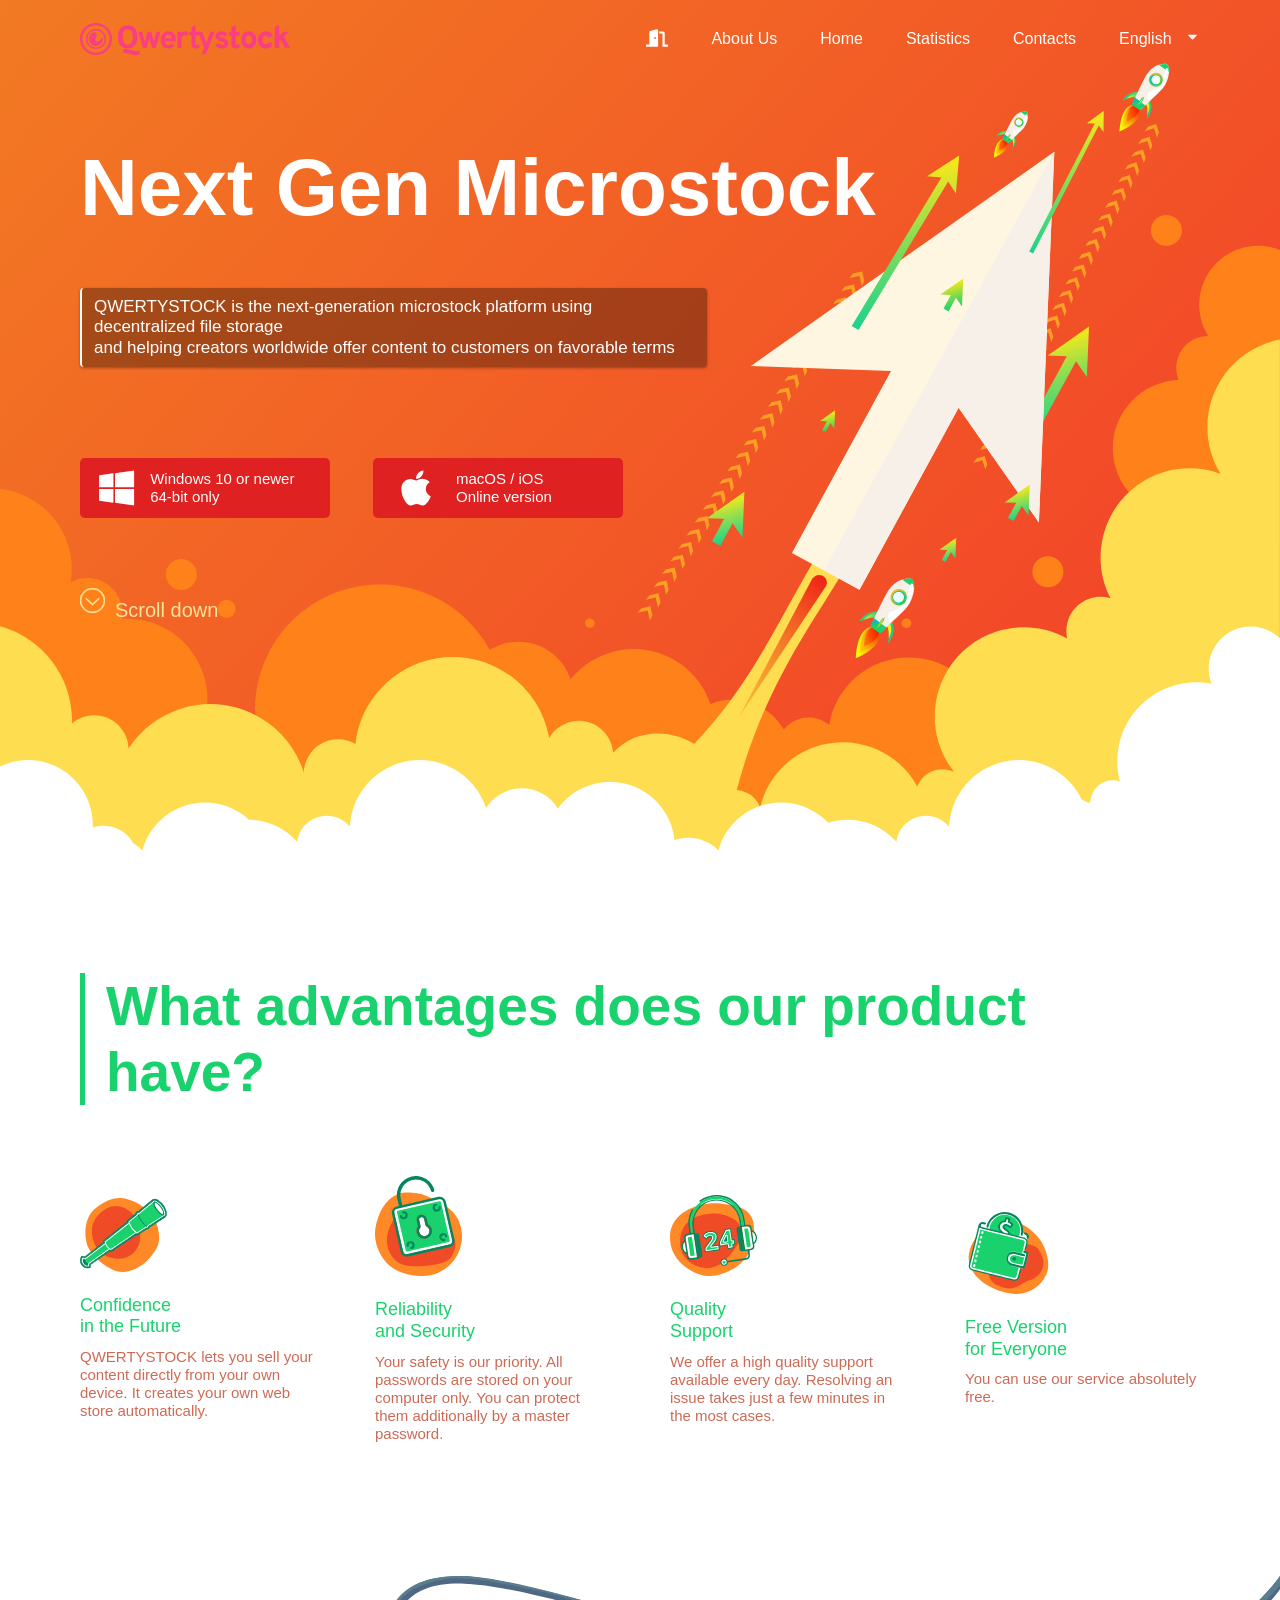
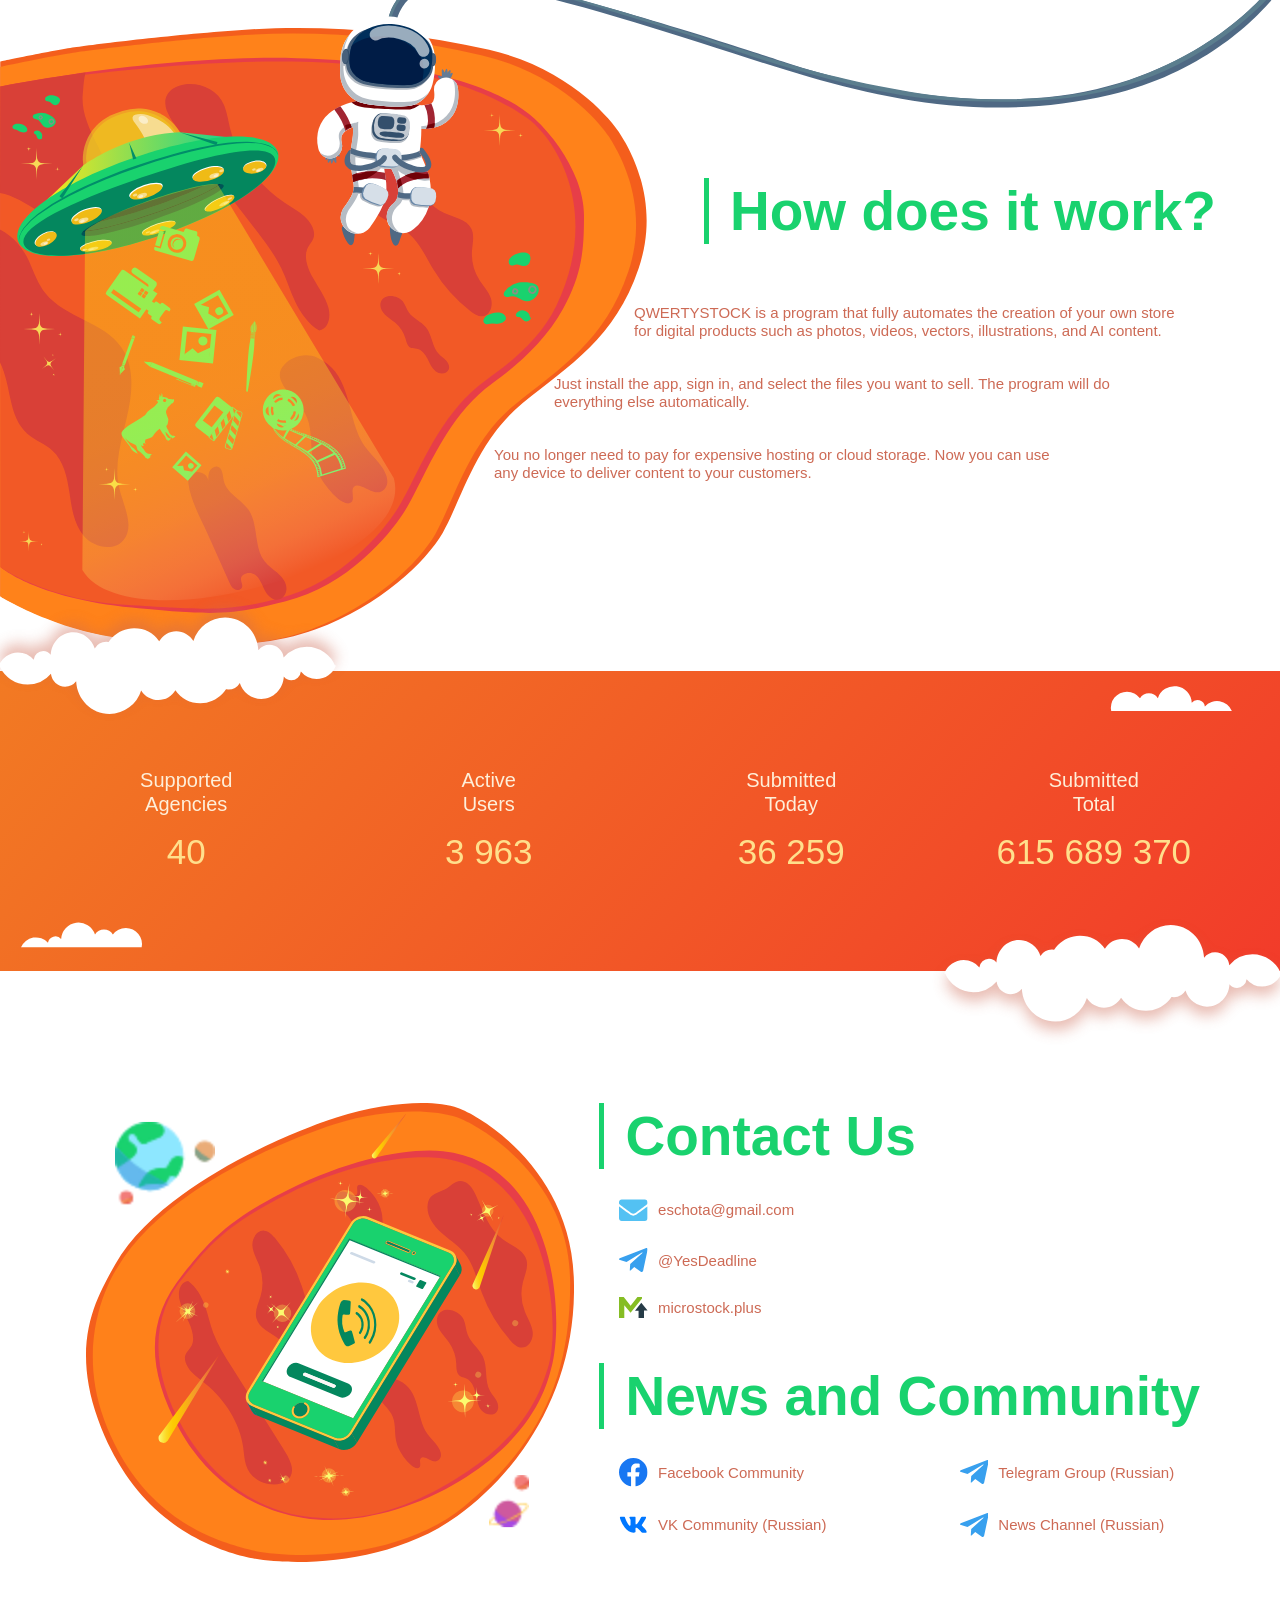
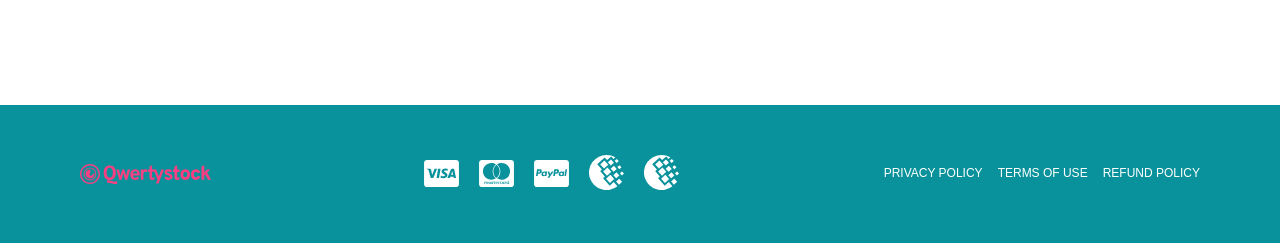
==== commit 1a1e097e: "Hero subtitle: darker panel + narrower column; footer policies → qwertystock.com pages - intro__subt" ====
--- a/app.html
+++ b/app.html
@@ -894,8 +894,8 @@
           </a></li>
         </ul>
         <ul class="footer__copyright">
-          <li><a href="/app/html/privacy.htm" target="_blank">Privacy Policy</a></li>
-          <li><a href="/app/html/termsofuse.htm" target="_blank">Terms of Use</a></li>
+          <li><a href="https://qwertystock.com/html/pages/privacy_policy.html" target="_blank" rel="noopener">Privacy Policy</a></li>
+          <li><a href="https://qwertystock.com/html/pages/terms_of_service.html" target="_blank" rel="noopener">Terms of Use</a></li>
           <li><a href="/app/html/refund.htm" target="_blank">Refund Policy</a></li>
         </ul>
       </div>
--- a/app/assets/css/style.css
+++ b/app/assets/css/style.css
@@ -1 +1 @@
-html{font-size:62.5%}body{margin:0;position:relative;font-family:Rubik,Arial;moz-osx-font-smoothing:grayscale;-webkit-font-smoothing:antialiased;font-smoothing:antialiased;-webkit-text-size-adjust:100%;-moz-text-size-adjust:100%;text-size-adjust:100%;color:#cd6a55;line-height:1.2;background:#6cdbb3}button{-moz-appearance:none;-webkit-appearance:none;background:0 0;border:0;font-family:inherit;color:#df2121;cursor:pointer;outline-color:#6cdbb3}a{text-decoration:none;color:#df2121}*,:after,:before{box-sizing:border-box}h1,h2,h3,h4,h5,h6,p{margin:0}.separator{display:block}.container{width:100%;max-width:133rem;margin:0 auto;padding:0 8rem}.container--intro{position:relative;background-color:#ff811a;background-image:linear-gradient(132.3deg,#f27a23 0,#f23b2a 100.77%,#f2322c 100.78%)}.container--intro .arrows{width:100%;position:absolute;bottom:-.2rem;right:0;left:0}.container--features{background:#fff}.container--about{padding:0;background:#fff}.container--plans{background:#fff;position:relative}.container--stats{background-color:#ff811a;background-image:linear-gradient(132.3deg,#f27a23 0,#f23b2a 100.77%,#f2322c 100.78%);position:relative}.container--stats:before{content:url(../img/stats/Clouds_stats_upper.svg);position:absolute;top:-7.7rem;left:0;right:0;width:100%;z-index:1}.container--stats:after{content:url(../img/stats/Clouds_stats_lower.svg);position:absolute;bottom:-7.7rem;left:0;right:0;width:100%;z-index:1}.container--contacts{background:#fff}.preloader{position:fixed;left:0;top:0;right:0;bottom:0;overflow:hidden;background-color:#ff811a;background-image:linear-gradient(132.3deg,#f27a23 0,#f23b2a 100.77%,#f2322c 100.78%);z-index:1001;color:#fff}.sk-circle-bounce{top:50%;left:50%;width:7rem;height:7rem;position:relative}.sk-circle-bounce .sk-child{width:100%;height:100%;position:absolute;left:0;top:0}.sk-circle-bounce .sk-child:before{content:'';display:block;margin:auto;width:15%;height:15%;background-color:#fff;border-radius:100%;-webkit-animation:2s ease-in-out infinite both sk-circle-bounce-delay;animation:2s ease-in-out infinite both sk-circle-bounce-delay}.sk-circle-bounce .sk-circle-2{transform:rotate(30deg)}.sk-circle-bounce .sk-circle-3{transform:rotate(60deg)}.sk-circle-bounce .sk-circle-4{transform:rotate(90deg)}.sk-circle-bounce .sk-circle-5{transform:rotate(120deg)}.sk-circle-bounce .sk-circle-6{transform:rotate(150deg)}.sk-circle-bounce .sk-circle-7{transform:rotate(180deg)}.sk-circle-bounce .sk-circle-8{transform:rotate(210deg)}.sk-circle-bounce .sk-circle-9{transform:rotate(240deg)}.sk-circle-bounce .sk-circle-10{transform:rotate(270deg)}.sk-circle-bounce .sk-circle-11{transform:rotate(300deg)}.sk-circle-bounce .sk-circle-12{transform:rotate(330deg)}.sk-circle-bounce .sk-circle-2:before{-webkit-animation-delay:-1.1s;animation-delay:-1.1s}.sk-circle-bounce .sk-circle-3:before{-webkit-animation-delay:-1s;animation-delay:-1s}.sk-circle-bounce .sk-circle-4:before{-webkit-animation-delay:-.9s;animation-delay:-.9s}.sk-circle-bounce .sk-circle-5:before{-webkit-animation-delay:-.8s;animation-delay:-.8s}.sk-circle-bounce .sk-circle-6:before{-webkit-animation-delay:-.7s;animation-delay:-.7s}.sk-circle-bounce .sk-circle-7:before{-webkit-animation-delay:-.6s;animation-delay:-.6s}.sk-circle-bounce .sk-circle-8:before{-webkit-animation-delay:-.5s;animation-delay:-.5s}.sk-circle-bounce .sk-circle-9:before{-webkit-animation-delay:-.4s;animation-delay:-.4s}.sk-circle-bounce .sk-circle-10:before{-webkit-animation-delay:-.3s;animation-delay:-.3s}.sk-circle-bounce .sk-circle-11:before{-webkit-animation-delay:-.2s;animation-delay:-.2s}.sk-circle-bounce .sk-circle-12:before{-webkit-animation-delay:-.1s;animation-delay:-.1s}@-webkit-keyframes sk-circle-bounce-delay{0%,100%,80%{transform:scale(0)}40%{transform:scale(1)}}@keyframes sk-circle-bounce-delay{0%,100%,80%{transform:scale(0)}40%{transform:scale(1)}}@-webkit-keyframes preloader-rotate{100%{transform:rotate(360deg)}}@keyframes preloader-rotate{100%{transform:rotate(360deg)}}.loaded_hiding .preloader{transition:opacity .3s ease-in-out;opacity:0}.loaded .preloader{display:none}.header{position:absolute;top:0;right:0;left:0;z-index:1000;width:100%;padding:2.3rem 0}.header:before{display:none;content:url(../img/footer/clouds_footer_left.svg);position:absolute;top:-.3rem;left:0;width:6rem;z-index:1}.header:after{display:none;content:url(../img/footer/clouds_footer_right.svg);position:absolute;bottom:-.4rem;right:0;width:6rem;z-index:1}.header.fixed{background-color:#ff811a;background-image:linear-gradient(132.3deg,#f27a23 0,#f23b2a 100.77%,#f2322c 100.78%);position:fixed;padding:1.3rem 0}.header.fixed:after,.header.fixed:before{display:block}.header__inner{display:flex;justify-content:space-between;width:100%}.logo{display:flex;align-items:center}.logo picture{display:contents}.logo img{width:auto;height:3.2rem;max-width:21rem;margin-right:.8rem}.logo--lower img{height:2rem;width:auto;max-width:16rem}.inner__wrapper{display:flex;justify-content:space-between;align-items:center;margin-left:auto}.nav{display:flex;justify-content:space-between;align-items:center}.nav__enter{display:inline-block;color:#fff;margin-right:4.3rem;transition:.28s cubic-bezier(.52,.01,.16,1)}.nav__enter:hover{color:#fff172}.enter__icon{width:2.2rem;height:2.2rem}.nav.active{max-height:5rem;padding:1rem 2rem}.nav__link{display:inline-block;font-size:1.6rem;color:#fff;margin-right:4.3rem;transition:.28s cubic-bezier(.52,.01,.16,1);position:relative;white-space:nowrap}.nav__link.active{color:#fff172}.nav__link.active:after{background-color:#fff172;width:100%}.nav__link:hover{color:#fff172}.nav__link:hover:after{background-color:#fff172;width:100%}.nav__link:after{content:"";width:0;height:.2rem;background-color:#fff;position:absolute;bottom:-.5rem;left:0;z-index:1;transition:.28s cubic-bezier(.52,.01,.16,1)}.lang{position:relative;outline:0}.lang:focus-within .lang__hidden,.lang:hover .lang__hidden{opacity:1;visibility:visible}.lang__head{font-size:1.6rem;color:#fff;cursor:default;white-space:nowrap}.lang__caret{width:1.5rem;height:1.5rem;margin-left:.9rem}.lang__hidden{width:100%;margin:0;padding:1rem;opacity:0;visibility:hidden;position:absolute;z-index:1;background:#ff811a;transition:.15s linear .2s;will-change:opacity}.lang__hidden li{list-style:none;width:100%}.lang__hidden li:first-child{margin-bottom:1rem}.hidden__item{color:#fff;font-size:1.3rem;transition:color .2s linear;outline:0}.hidden__item:focus,.hidden__item:hover{color:#fff172}.header__menu{position:relative;margin-left:3.5rem;display:none}.nav-toggle{padding:1rem 0;width:3.5rem;cursor:pointer;outline:0;border:0;background:0 0}.nav-toggle:hover .nav-toggle__item,.nav-toggle:hover .nav-toggle__item:after,.nav-toggle:hover .nav-toggle__item:before{background-color:#fff172}.nav-toggle.active .nav-toggle__item{background:0 0}.nav-toggle__item{display:block;width:100%;background:#fff;height:.3rem;position:absolute;border-radius:.5rem;top:0;right:0;bottom:0;left:0;margin:auto;transition:background .2s linear}.nav-toggle__item:after,.nav-toggle__item:before{content:"";position:absolute;border-radius:.5rem;display:block;width:100%;height:.3rem;background-color:#fff;margin:0 auto;will-change:transform;transition:transform .2s linear}.nav-toggle.active .nav-toggle__item:before{transform-origin:left bottom;transform:rotate(-45deg) translateX(-.6rem)}.nav-toggle.active .nav-toggle__item:after{transform-origin:left top;transform:rotate(45deg) translateX(-.5rem)}.nav-toggle__item:before{top:.8rem}.nav-toggle__item:after{top:-.8rem}.page{position:relative;background:url(../img/pattern.svg);overflow-x:hidden}.intro{width:100%;position:relative;padding:7rem 0 0}.intro__inner{transform-style:inherit;width:100%;padding:7rem 0 0;position:relative;display:flex;flex-direction:column}.intro__title{-webkit-user-select:none;-moz-user-select:none;user-select:none;font-size:8rem;font-weight:700;color:#fff;margin-bottom:5.2rem}.intro__subtitle{font-size:1.7rem;color:#fff;padding:.2rem 1rem;border-left:.2rem solid #fff;font-weight:400;margin-bottom:9.1rem;max-width:75%;position:relative;z-index:2}@-webkit-keyframes bounce{from,to{-webkit-animation-timing-function:ease-out;animation-timing-function:ease-out;transform:translate3d(0)}50%{-webkit-animation-timing-function:ease-in-out;animation-timing-function:ease-in-out;transform:translate3d(40px,-40px,0)}}@keyframes bounce{from,to{-webkit-animation-timing-function:ease-out;animation-timing-function:ease-out;transform:translate3d(0,0,0)}50%{-webkit-animation-timing-function:ease-in-out;animation-timing-function:ease-in-out;transform:translate3d(40px,-40px,0)}}.st10,.st11,.st12,.st13,.st14,.st4,.st8,.st9{will-change:transform;-webkit-animation:10s linear infinite bounce;animation:10s linear infinite bounce;transform-origin:center bottom}.intro__buttons{display:grid;margin-bottom:8rem;grid-template-columns:25rem 25rem;grid-column-gap:4.3rem}.intro__button{-webkit-user-select:none;-moz-user-select:none;user-select:none;grid-row-start:1;overflow:hidden;display:inline-block;position:relative;color:#fff;padding:1rem 1.8rem;border-radius:.5rem;background:#df2121}.intro__button--play{margin:0 0 9.5rem 12rem;max-width:20rem}.intro__button--play:lang(ru){margin:0 0 13rem 14rem}.intro__button--play .button__icon{width:6rem}.button__color{will-change:transform;position:absolute;border-radius:.3rem;top:0;right:0;background:#fff172;width:10%;height:120%;margin-right:-35%;transition:width .5s ease-out;-webkit-transform:skew(-45deg)}.button__text{z-index:1;position:relative;font-size:1.5rem;font-weight:400;text-align:start;display:flex;max-width:25rem;align-items:center}.button__icon{width:5rem;height:4rem;margin-right:1.5rem}.intro__button:hover .button__color{right:-195%;width:160%;margin-right:170%;transition:right .2s ease-out,color .1s}.intro__button:hover .button__text{color:#df2121;transition:color .1s}@keyframes circle-down{0%{transform:translateY(0);-webkit-animation-timing-function:ease-in-out;animation-timing-function:ease-in-out}20%,60%{transform:translateY(1rem);-webkit-animation-timing-function:ease-in-out;animation-timing-function:ease-in-out}40%{transform:translateY(.6rem);-webkit-animation-timing-function:ease-in-out;animation-timing-function:ease-in-out}80%{transform:scale(1);opacity:1;-webkit-animation-timing-function:ease-in-out;animation-timing-function:ease-in-out}100%{transform:translateY(0);opacity:0}}@-webkit-keyframes circle-down{0%{transform:translateY(0);-webkit-animation-timing-function:ease-in-out;animation-timing-function:ease-in-out}20%,60%{transform:translateY(.8rem);-webkit-animation-timing-function:ease-in-out;animation-timing-function:ease-in-out}40%{transform:translateY(.6rem);-webkit-animation-timing-function:ease-in-out;animation-timing-function:ease-in-out}80%{transform:scale(.8);opacity:1;-webkit-animation-timing-function:ease-in-out;animation-timing-function:ease-in-out}100%{transform:translateY(0);opacity:0}}.intro__pointer{font-size:2rem;color:#ffe49e;display:flex;align-items:center;cursor:default;padding-left:3.5rem;position:relative;margin-bottom:23.6rem}.intro__pointer img{will-change:transform,opacity;position:absolute;-webkit-animation:5s linear infinite circle-down;animation:5s linear infinite circle-down;width:2.5rem;left:0;top:-1rem}.features{background:#fff;padding:11.5rem 0 13.3rem;position:relative}.features__title{-webkit-user-select:none;-moz-user-select:none;user-select:none;margin-bottom:5.1rem;font-size:5.5rem;color:#19d26e;padding-left:2.1rem;border-left:.5rem solid #19d26e}.features__content{display:grid;grid-template-columns:repeat(4,1fr);grid-column-gap:6rem;align-items:center;overflow:hidden;padding:2rem 0 0}@-webkit-keyframes jump{60%,75%,90%,from,to{-webkit-animation-timing-function:cubic-bezier(.215,.61,.355,1);animation-timing-function:cubic-bezier(.215,.61,.355,1)}from{opacity:0;transform:translate3d(0,3000px,0)}60%{opacity:1;transform:translate3d(0,-20px,0)}75%{transform:translate3d(0,1rem,0)}90%{transform:translate3d(0,-5px,0)}to{transform:translate3d(0,0,0)}}@keyframes jump{60%,75%,90%,from,to{-webkit-animation-timing-function:cubic-bezier(.215,.61,.355,1);animation-timing-function:cubic-bezier(.215,.61,.355,1)}from{opacity:0;transform:translate3d(0,3000px,0)}60%{opacity:1;transform:translate3d(0,-2rem,0)}75%{transform:translate3d(0,1rem,0)}90%{transform:translate3d(0,-.5rem,0)}to{transform:translate3d(0,0,0)}}.features__item{will-change:transform,opacity;opacity:0}.features__item:nth-child(2){-webkit-animation-delay:.2s;animation-delay:.2s}.features__item:nth-child(3){-webkit-animation-delay:.4s;animation-delay:.4s}.features__item:nth-child(4){-webkit-animation-delay:.8s;animation-delay:.8s}.features__item img{width:100%;height:auto;max-width:8.7rem;margin-bottom:2rem}.jump{-webkit-animation-name:jump;animation-name:jump;transform-origin:center bottom;-webkit-animation-duration:1.5s;animation-duration:1.5s;-webkit-animation-fill-mode:both;animation-fill-mode:both;opacity:1}.features__subtitle{-webkit-user-select:none;-moz-user-select:none;user-select:none;color:#19d26e;font-size:1.8rem;font-weight:500;margin-bottom:1rem}.features__text{font-size:1.5rem;color:#cd6a55;font-weight:400}.about{min-height:69.5rem;position:relative;display:grid;padding:20.2rem 0 13.6rem;grid-template-columns:1fr 45%;background:#fff}.about__inner{grid-column-start:2}.about__back{background:url(../img/what_is_SS_block/astronaut.svg) left top no-repeat;display:flex;flex-direction:column;justify-content:flex-end;position:absolute;top:0;bottom:0;right:0;left:0;width:100%}.about__title{-webkit-user-select:none;-moz-user-select:none;user-select:none;font-size:5.5rem;color:#19d26e;padding-left:2.1rem;border-left:.5rem solid #19d26e;margin-bottom:6rem}.about__text{color:#cd6a55;font-weight:400;margin-bottom:3.5rem;font-size:1.5rem}.about__text:nth-child(3){margin-left:-15rem;padding-right:14.4rem}.about__text:nth-child(2){margin-left:-7rem;padding-right:10.4rem}.about__text:last-child{margin-left:-21rem;padding-right:20.4rem;margin-bottom:0}.plans{padding:7rem 0 15.5rem;position:relative}.plans__inner{position:relative}.plans__back{position:absolute;display:flex;justify-content:flex-end;align-items:flex-start;width:100%;height:100%;top:0;bottom:0;right:0;left:0;background:url(../img/payment_plan_block/comet.svg) left center no-repeat}@-webkit-keyframes fall{from{transform:translate3d(0,-100%,0);opacity:0}to{opacity:1;transform:translate3d(0,0,0)}}@keyframes fall{from{opacity:0;transform:translate3d(0,-100%,0)}to{opacity:1;transform:translate3d(0,0,0)}}.fall{opacity:1;-webkit-animation-name:fall;animation-name:fall;transform-origin:center bottom;-webkit-animation-duration:1.5s;animation-duration:1.5s;-webkit-animation-fill-mode:both;animation-fill-mode:both}.planet{will-change:transform,opacity;margin-top:10rem;opacity:0;width:11rem;height:auto;transform-style:inherit}.planet:last-child{width:7rem;margin:6rem 15rem 0 0}.plans__title{-webkit-user-select:none;-moz-user-select:none;user-select:none;font-size:5.5rem;color:#19d26e;padding-left:2.1rem;border-left:.5rem solid #19d26e;margin-bottom:1.9rem}.plans__text{color:#cd6a55;font-weight:400;font-size:1.4rem;margin-bottom:12.7rem;padding:1.7rem 3rem;border-radius:3.4rem;background:#fec;max-width:87rem}.plans__chosen{display:grid;grid-template-columns:repeat(6,17rem);grid-column-gap:2.3rem}.plans__item{will-change:auto;display:flex;flex-direction:column;align-items:center;border-radius:1.1rem;background:#fec;padding:2rem 0}.plans__item.active{transform:scale(1.08,1.08);box-shadow:0 0 1.9rem rgba(227,0,0,.9)}.plans__item.active .plans__button{background:#df2121}.plans__item.active .plans__button:hover{background:#c00}.plans__name{-webkit-user-select:none;-moz-user-select:none;user-select:none;font-weight:700;font-size:2.1rem;color:#19d26e;margin-bottom:.5rem;white-space:nowrap}.plans__explanation{color:#cd6a55;font-size:1.3rem;margin-bottom:3rem;white-space:nowrap;text-align:center}.plans__cost{font-size:2.5rem;color:#19d26e;white-space:nowrap;margin:.7rem}ul{padding:0;margin:0;list-style:none}.select{position:relative;border:.1rem solid #ff811a;display:inline-block;vertical-align:top;width:11rem;border-radius:.3rem;background:#fec;margin-bottom:3rem}.select:focus-within{border-color:#19d26e}.select-wrap{max-width:700px;width:100%;margin:20px auto}.select-wrap select{margin:20px}.select__gap{background:0 0;font-size:1.4rem;padding:.6rem 1rem .6rem 2rem;cursor:pointer;position:relative;outline:0;white-space:nowrap;text-overflow:ellipsis;overflow-x:hidden}.select__list{will-change:auto;display:flex;top:3.2rem;right:0;left:0;border-radius:.5rem;flex-direction:column;margin:0;border-top:0;overflow-y:auto;max-height:15.2rem;position:absolute;width:11rem;background:#fec;border:.1rem solid #ff811a}.select__list::-webkit-scrollbar{width:.5rem}.select__list::-webkit-scrollbar-thumb{background:#ff811a;border-radius:.5rem}.select__list.on{display:block}.select__item{display:flex;transition:.2s linear;outline:0}.select__item:focus{background:#a4ffff}.select__item:focus span{color:#19d26e}.select__item span{display:block;padding:.6rem 1rem .6rem 1.5rem;cursor:pointer;font-size:1.5rem;white-space:nowrap;text-overflow:ellipsis;overflow-x:hidden}.select__item:hover{background:#a4ffff}.select__item:hover span{color:#19d26e}.select__gap:after{content:'';display:block;width:.6rem;height:.6rem;position:absolute;right:1rem;top:.9rem;border-right:.2rem solid #cd6a55;border-top:.2rem solid #cd6a55;transition:.27s ease-in-out;transform:rotate(135deg) translateY(-50%)}.on.select__gap:after{transform:rotate(-45deg) translateY(50%)}.plans__button{-webkit-user-select:none;-moz-user-select:none;user-select:none;background:#ff811a;border-radius:.5rem;font-size:1.4rem;color:#fff;padding:.7rem 1.8rem;transition:background .2s linear}.plans__button:hover{background:#ffb733}.stats{position:relative}.stats__inner{width:100%;position:relative;height:100%}.stats__inner:before{content:"";display:block;width:100%;height:100%;position:absolute;top:0;left:0;right:0;bottom:0;background-color:#ff811a;background-image:linear-gradient(132.3deg,#f27a23 0,#f23b2a 100.77%,#f2322c 100.78%);z-index:-1}.stats__content{display:grid;grid-template-columns:repeat(4,1fr);grid-template-rows:30rem;align-items:center;grid-column-gap:9rem}.stats__content>:nth-child(1){-ms-grid-row:1;-ms-grid-column:1}.stats__content>:nth-child(2){-ms-grid-row:1;-ms-grid-column:3}.stats__content>:nth-child(3){-ms-grid-row:1;-ms-grid-column:5}.stats__content>:nth-child(4){-ms-grid-row:1;-ms-grid-column:7}.stats__item{display:flex;flex-direction:column;align-items:center}.stats__title{font-size:2rem;font-weight:500;color:#feefd9;margin-bottom:1.5rem;text-align:center}.stats__count{font-size:3.5rem;color:#ffdf8c}.container--stocks{background:#fff;padding:0 3rem 0 8rem}.stocks{padding:12.3rem 0 10rem}.stocks__inner{position:relative;display:grid;grid-template-columns:1fr minmax(30.7rem,48.4rem)}@-webkit-keyframes scale{to{transform:scale(1)}}@keyframes scale{to{transform:scale(1)}}.scale{-webkit-animation-name:scale;animation-name:scale;-webkit-animation-duration:1.2s;animation-duration:1.2s;-webkit-animation-fill-mode:both;animation-fill-mode:both}.stocks__img{margin-top:13rem;width:100%;height:auto;max-width:48.4rem;transform:scale(.2)}@-webkit-keyframes appearance{from{opacity:0}to{opacity:1}}@keyframes appearance{from{opacity:0}to{opacity:1}}.appearance{-webkit-animation-name:appearance;animation-name:appearance;-webkit-animation-timing-function:ease-out;animation-timing-function:ease-out;-webkit-animation-duration:1.2s;animation-duration:1.2s;-webkit-animation-fill-mode:both;animation-fill-mode:both}.stocks__list{padding-top:12rem;position:relative}.stocks__title{-webkit-user-select:none;-moz-user-select:none;user-select:none;font-size:5.5rem;color:#19d26e;padding-left:2.1rem;border-left:.5rem solid #19d26e;position:absolute;top:0;left:0;white-space:nowrap}.stocks__text{font-weight:500;font-size:1.6rem}.stocks__text--queue{font-size:1.8rem;margin-bottom:5.5rem}.stocks__limited,.stocks__unlimited{opacity:0}.stocks__limited{-webkit-animation-delay:.6s;animation-delay:.4s}.stocks__unlimited{-webkit-animation-delay:.3s;animation-delay:.2s}.stocks__unit:not(:last-child){margin-bottom:5.5rem}.stocks__subtitle{-webkit-user-select:none;-moz-user-select:none;-ms-user-select:none;font-weight:500;font-size:2rem;color:#19d26e;margin-bottom:2.5rem}.unlimited__list{padding:0;display:grid;grid-template-columns:-webkit-max-content -webkit-max-content;grid-template-columns:max-content max-content;grid-gap:2.5rem 9rem;margin-bottom:5.5rem}.limited__list{display:grid;grid-template-columns:repeat(3,-webkit-max-content);grid-template-columns:repeat(3,max-content);grid-gap:2.5rem 9rem}.contacts{padding:13.2rem 0 14.3rem}.contacts__inner{display:grid;grid-template-columns:1fr 1fr;grid-column-gap:2rem;align-items:center}.contacts__img{background:url(../img/contacts/contacts_pic.svg) center center no-repeat;height:100%;position:relative}@-webkit-keyframes approximation{to{transform:translate3d(6rem,6rem,0) scale(2)}}@keyframes approximation{to{transform:translate3d(6rem,6rem,0) scale(2)}}.approximation{-webkit-animation-name:approximation;animation-name:approximation;transform-origin:center bottom;-webkit-animation-duration:1.5s;animation-duration:2s;-webkit-animation-fill-mode:both;animation-fill-mode:both}.planet_earth{will-change:transform;width:5rem;position:absolute;top:0;left:0;transition:.1s linear}.contacts__resource{display:flex;flex-direction:column}.contacts__resource:first-child{margin-bottom:2.5rem}.resource__title{-webkit-user-select:none;-moz-user-select:none;user-select:none;font-size:5.5rem;color:#19d26e;padding-left:2.1rem;border-left:.5rem solid #19d26e;white-space:nowrap;margin-bottom:2.7rem}.resource__item{display:flex;width:-webkit-max-content;width:-moz-max-content;width:max-content;align-items:center;font-size:1.5rem;color:#cd6a55;margin:0 0 2rem 2rem;transition:color .2s linear}.resource__item:hover{color:purple}.resource__item svg{margin-right:1rem;transition:.2s linear}.resource__item:hover .m0{fill:purple}.social__icon{width: 2.858rem;height: auto;margin-right:1rem}.resource__grid{display:grid;grid-template-columns:1fr 1fr;grid-column-gap:8rem}@-webkit-keyframes alternate{to{transform:translate3d(-6rem,-5rem,0) scale(2)}}@keyframes alternate{to{transform:translate3d(-6rem,-5rem,0) scale(2)}}.alternate{-webkit-animation-name:alternate;animation-name:alternate;transform-origin:center bottom;-webkit-animation-duration:1.5s;animation-duration:2s;-webkit-animation-fill-mode:both;animation-fill-mode:both}.planet_purple{will-change:transform;width:2rem;position:absolute;right:0;bottom:-1.5rem;transition:.1s linear}.footer{background:#09929b;padding:5rem 0;position:relative;overflow:hidden}.footer__inner{display:flex;align-items:center;flex-wrap:wrap;justify-content:space-between}.footer__paymentsystems{display:flex;margin:0 1.5rem}.footer__paymentsystems li{margin-right:2rem;display:flex;align-items:center;color:#fff}.paymentsystems__icon{height:3.1rem}.footer__paymentsystems li img{width:3.3rem;height:auto}.footer__paymentsystems li svg{width:3.5rem;transition:.2s linear}.footer__paymentsystems li svg:hover .cls-1{fill:#fff172}.footer__paymentsystems li:last-child{margin-right:0}.footer__copyright{display:flex}.footer__copyright li{color:#fff;text-transform:uppercase;font-size:1.2rem;margin-right:1.5rem}.footer__copyright li a{color:#fff;transition:color .2s linear}.footer__copyright li a:hover{color:#fff172}.footer__copyright li:last-child{margin-right:0}@media (min-width:2400px){html{font-size:75%}}@media (min-width:3000px){html{font-size:87.5%}}@media (max-width:1220px){.intro__title{font-size:5.5rem}.intro__inner{padding:7rem 0 15rem}.about__title,.features__title,.plans__title,.resource__title{font-size:4.5rem}.features__content{grid-template-columns:1fr 1fr;grid-row-gap:2rem}.about{grid-template-rows:66rem 1fr;padding:0;grid-template-columns:0}.about>:nth-child(1){-ms-grid-row:1;-ms-grid-column:1}.about>:nth-child(2){-ms-grid-row:2;-ms-grid-column:1}.about .container{grid-row-start:2;padding-left:1.5rem}.about__back{-ms-grid-column-span:3;grid-column-end:3;position:static;background-size:cover;margin-bottom:3rem}.intro__button--play:lang(ru){margin:0 0 8.5rem 12rem}.about__inner{padding:0 8rem}.about__text{margin-bottom:2rem}.about__text:last-child,.about__text:nth-child(2),.about__text:nth-child(3){margin-left:0;padding:0}.about__text:last-child{margin-left:0;margin-bottom:0}.container--plans{padding:0}.plans__back{position:static;background-position:left bottom;padding:8rem 0}.plans{padding:7rem 8rem 15.5rem}.plans__text{margin-bottom:7rem}.plans__chosen{grid-template-columns:repeat(1,19rem);justify-content:center;grid-row-gap:5rem}.container--stats:before{top:-4.5rem}.container--stats:after{bottom:-4.5rem}.stats__content{grid-template-columns:repeat(2,1fr);grid-template-rows:20rem 20rem}.stats__content>:nth-child(1){-ms-grid-row:1;-ms-grid-column:1}.stats__content>:nth-child(2){-ms-grid-row:1;-ms-grid-column:2}.stats__content>:nth-child(3){-ms-grid-row:2;-ms-grid-column:1}.stats__content>:nth-child(4){-ms-grid-row:2;-ms-grid-column:2}.contacts__inner{grid-template-columns:0fr;grid-template-rows:40rem;grid-row-gap:5rem;justify-content:center}.contacts__inner>:nth-child(1){-ms-grid-row:1;-ms-grid-column:1}}@media (max-width:1080px){.limited__list{grid-template-columns:repeat(2,-webkit-max-content);grid-template-columns:repeat(2,max-content)}}@media (max-width:1060px){.footer{padding:2rem 0}.footer__inner{flex-direction:column}.footer__copyright{margin:3rem auto 1.5rem}.logo--lower{margin-bottom:4.3rem}}@media (max-width:1000px){.container--stocks{padding:0 8rem}.stocks{padding:11rem 0 0}.stocks__inner{grid-template-columns:none;justify-items:center;grid-row-gap:5rem;grid-template-rows:-webkit-min-content -webkit-min-content;grid-template-rows:min-content min-content}.stocks__list{order:2;padding:0}.stocks__img{margin:0;max-width:40rem}.stocks__title{white-space:normal;position:static;margin-bottom:5.5rem}.limited__list{grid-template-columns:repeat(3,-webkit-max-content);grid-template-columns:repeat(3,max-content)}}@media (max-width:964px){.nav{width:100%;max-height:0;position:absolute;top:100%;right:0;z-index:1;background:#df2121;overflow:hidden;transition:max-height .6s,padding .6s cubic-bezier(.46,.03,.52,.96)}.nav__enter,.nav__link{margin:0}.header__menu{display:block}}@media (max-width:654px){.separator{display:inline-block}.container{padding:0 2rem}.header.fixed:after,.header.fixed:before{display:none}.logo__name{font-size:1.6rem}.logo img{width:2rem}.lang__head,.nav__link{font-size:1.4rem}.intro__inner{padding:7rem 0 0}.intro__title{font-size:3.7rem}.intro__title p{display:block}.intro__subtitle{font-size:1.4rem;margin-bottom:6rem;max-width:75%;position:relative;z-index:2}.intro__pointer{font-size:1.4rem}.intro__pointer img{width:2rem}.about__title,.features__title,.plans__title,.resource__title{font-size:2.9rem}.intro__buttons{grid-row-gap:2rem;grid-template-columns:18.2rem}.intro__button{padding:.6rem 1.3rem}.button__icon{width:3rem;height:3rem;margin-right:1rem}.intro__button--play .button__icon{width:4.4rem}.button__text{font-size:1.2rem}.intro__button:last-child{grid-row-start:2}.features{padding:7.5rem 0 6.3rem}.features__content{padding:0 6rem;grid-template-columns:1fr;grid-row-gap:2rem}.features__item:nth-child(2),.features__item:nth-child(3),.features__item:nth-child(4){-webkit-animation-delay:0s;animation-delay:0s}.container--about{padding:0}.about{grid-template-rows:41rem 1fr}.about__inner{padding:0 2rem}.intro__button--play,.intro__button--play:lang(ru){margin:0 0 5rem 6rem;max-width:15.4rem}.container--plans{padding:0}.plans__back{position:static;background-position:left bottom;padding:0}.plans{padding:7rem 2rem 13.5rem}.container--stats:after{bottom:-2.5rem}.container--stats:before{top:-2.5rem}.contacts{padding:6rem 0}.resource__grid{grid-template-columns:1fr}.stocks__title{font-size:2.9rem;margin-bottom:4rem}.stocks__subtitle{font-size:1.8rem;margin-bottom:1.8rem}.stocks__text{font-size:1.4rem}.stocks__text--queue{font-size:1.6rem;margin-bottom:4rem}.limited__list,.unlimited__list{grid-gap:1.5rem 6rem}.footer__copyright{margin:3rem auto 1.5rem;flex-direction:column}.footer__copyright li{margin:0 0 2rem;text-align:center}}@media (max-width:530px){.container--stats{padding:10rem 2rem}.container--stats:after{bottom:-7.5rem;left:-89rem;width:130rem}.container--stats:before{top:-7.5rem;width:130rem}.stats__content{grid-template-columns:repeat(1,1fr);grid-template-rows:repeat(4,15rem)}.stats__content>:nth-child(1){-ms-grid-row:1;-ms-grid-column:1}.stats__content>:nth-child(2){-ms-grid-row:2;-ms-grid-column:1}.stats__content>:nth-child(3){-ms-grid-row:3;-ms-grid-column:1}.stats__content>:nth-child(4){-ms-grid-row:4;-ms-grid-column:1}.limited__list{grid-template-columns:repeat(2,-webkit-max-content);grid-template-columns:repeat(2,max-content)}}@media (max-width:450px){.planet:last-child{margin:6rem 5rem 0 0}.container--intro .arrows{position:absolute;bottom:-.2rem;right:0;width:80rem;left:-35rem}.intro{width:100%;position:relative;padding:7rem 0 18rem}}@media (max-width:400px){.intro__title{font-size:3.3rem}.about__title,.features__title,.plans__title,.resource__title{font-size:2.6rem}.container--intro .arrows{left:-38rem}}@media (max-width:355px){html{font-size:56.25%}.intro__title{font-size:3.2rem}.intro__button--play:lang(ru){max-width:16rem}}+html{font-size:62.5%}body{margin:0;position:relative;font-family:Rubik,Arial;moz-osx-font-smoothing:grayscale;-webkit-font-smoothing:antialiased;font-smoothing:antialiased;-webkit-text-size-adjust:100%;-moz-text-size-adjust:100%;text-size-adjust:100%;color:#cd6a55;line-height:1.2;background:#6cdbb3}button{-moz-appearance:none;-webkit-appearance:none;background:0 0;border:0;font-family:inherit;color:#df2121;cursor:pointer;outline-color:#6cdbb3}a{text-decoration:none;color:#df2121}*,:after,:before{box-sizing:border-box}h1,h2,h3,h4,h5,h6,p{margin:0}.separator{display:block}.container{width:100%;max-width:133rem;margin:0 auto;padding:0 8rem}.container--intro{position:relative;background-color:#ff811a;background-image:linear-gradient(132.3deg,#f27a23 0,#f23b2a 100.77%,#f2322c 100.78%)}.container--intro .arrows{width:100%;position:absolute;bottom:-.2rem;right:0;left:0}.container--features{background:#fff}.container--about{padding:0;background:#fff}.container--plans{background:#fff;position:relative}.container--stats{background-color:#ff811a;background-image:linear-gradient(132.3deg,#f27a23 0,#f23b2a 100.77%,#f2322c 100.78%);position:relative}.container--stats:before{content:url(../img/stats/Clouds_stats_upper.svg);position:absolute;top:-7.7rem;left:0;right:0;width:100%;z-index:1}.container--stats:after{content:url(../img/stats/Clouds_stats_lower.svg);position:absolute;bottom:-7.7rem;left:0;right:0;width:100%;z-index:1}.container--contacts{background:#fff}.preloader{position:fixed;left:0;top:0;right:0;bottom:0;overflow:hidden;background-color:#ff811a;background-image:linear-gradient(132.3deg,#f27a23 0,#f23b2a 100.77%,#f2322c 100.78%);z-index:1001;color:#fff}.sk-circle-bounce{top:50%;left:50%;width:7rem;height:7rem;position:relative}.sk-circle-bounce .sk-child{width:100%;height:100%;position:absolute;left:0;top:0}.sk-circle-bounce .sk-child:before{content:'';display:block;margin:auto;width:15%;height:15%;background-color:#fff;border-radius:100%;-webkit-animation:2s ease-in-out infinite both sk-circle-bounce-delay;animation:2s ease-in-out infinite both sk-circle-bounce-delay}.sk-circle-bounce .sk-circle-2{transform:rotate(30deg)}.sk-circle-bounce .sk-circle-3{transform:rotate(60deg)}.sk-circle-bounce .sk-circle-4{transform:rotate(90deg)}.sk-circle-bounce .sk-circle-5{transform:rotate(120deg)}.sk-circle-bounce .sk-circle-6{transform:rotate(150deg)}.sk-circle-bounce .sk-circle-7{transform:rotate(180deg)}.sk-circle-bounce .sk-circle-8{transform:rotate(210deg)}.sk-circle-bounce .sk-circle-9{transform:rotate(240deg)}.sk-circle-bounce .sk-circle-10{transform:rotate(270deg)}.sk-circle-bounce .sk-circle-11{transform:rotate(300deg)}.sk-circle-bounce .sk-circle-12{transform:rotate(330deg)}.sk-circle-bounce .sk-circle-2:before{-webkit-animation-delay:-1.1s;animation-delay:-1.1s}.sk-circle-bounce .sk-circle-3:before{-webkit-animation-delay:-1s;animation-delay:-1s}.sk-circle-bounce .sk-circle-4:before{-webkit-animation-delay:-.9s;animation-delay:-.9s}.sk-circle-bounce .sk-circle-5:before{-webkit-animation-delay:-.8s;animation-delay:-.8s}.sk-circle-bounce .sk-circle-6:before{-webkit-animation-delay:-.7s;animation-delay:-.7s}.sk-circle-bounce .sk-circle-7:before{-webkit-animation-delay:-.6s;animation-delay:-.6s}.sk-circle-bounce .sk-circle-8:before{-webkit-animation-delay:-.5s;animation-delay:-.5s}.sk-circle-bounce .sk-circle-9:before{-webkit-animation-delay:-.4s;animation-delay:-.4s}.sk-circle-bounce .sk-circle-10:before{-webkit-animation-delay:-.3s;animation-delay:-.3s}.sk-circle-bounce .sk-circle-11:before{-webkit-animation-delay:-.2s;animation-delay:-.2s}.sk-circle-bounce .sk-circle-12:before{-webkit-animation-delay:-.1s;animation-delay:-.1s}@-webkit-keyframes sk-circle-bounce-delay{0%,100%,80%{transform:scale(0)}40%{transform:scale(1)}}@keyframes sk-circle-bounce-delay{0%,100%,80%{transform:scale(0)}40%{transform:scale(1)}}@-webkit-keyframes preloader-rotate{100%{transform:rotate(360deg)}}@keyframes preloader-rotate{100%{transform:rotate(360deg)}}.loaded_hiding .preloader{transition:opacity .3s ease-in-out;opacity:0}.loaded .preloader{display:none}.header{position:absolute;top:0;right:0;left:0;z-index:1000;width:100%;padding:2.3rem 0}.header:before{display:none;content:url(../img/footer/clouds_footer_left.svg);position:absolute;top:-.3rem;left:0;width:6rem;z-index:1}.header:after{display:none;content:url(../img/footer/clouds_footer_right.svg);position:absolute;bottom:-.4rem;right:0;width:6rem;z-index:1}.header.fixed{background-color:#ff811a;background-image:linear-gradient(132.3deg,#f27a23 0,#f23b2a 100.77%,#f2322c 100.78%);position:fixed;padding:1.3rem 0}.header.fixed:after,.header.fixed:before{display:block}.header__inner{display:flex;justify-content:space-between;width:100%}.logo{display:flex;align-items:center}.logo picture{display:contents}.logo img{width:auto;height:3.2rem;max-width:21rem;margin-right:.8rem}.logo--lower img{height:2rem;width:auto;max-width:16rem}.inner__wrapper{display:flex;justify-content:space-between;align-items:center;margin-left:auto}.nav{display:flex;justify-content:space-between;align-items:center}.nav__enter{display:inline-block;color:#fff;margin-right:4.3rem;transition:.28s cubic-bezier(.52,.01,.16,1)}.nav__enter:hover{color:#fff172}.enter__icon{width:2.2rem;height:2.2rem}.nav.active{max-height:5rem;padding:1rem 2rem}.nav__link{display:inline-block;font-size:1.6rem;color:#fff;margin-right:4.3rem;transition:.28s cubic-bezier(.52,.01,.16,1);position:relative;white-space:nowrap}.nav__link.active{color:#fff172}.nav__link.active:after{background-color:#fff172;width:100%}.nav__link:hover{color:#fff172}.nav__link:hover:after{background-color:#fff172;width:100%}.nav__link:after{content:"";width:0;height:.2rem;background-color:#fff;position:absolute;bottom:-.5rem;left:0;z-index:1;transition:.28s cubic-bezier(.52,.01,.16,1)}.lang{position:relative;outline:0}.lang:focus-within .lang__hidden,.lang:hover .lang__hidden{opacity:1;visibility:visible}.lang__head{font-size:1.6rem;color:#fff;cursor:default;white-space:nowrap}.lang__caret{width:1.5rem;height:1.5rem;margin-left:.9rem}.lang__hidden{width:100%;margin:0;padding:1rem;opacity:0;visibility:hidden;position:absolute;z-index:1;background:#ff811a;transition:.15s linear .2s;will-change:opacity}.lang__hidden li{list-style:none;width:100%}.lang__hidden li:first-child{margin-bottom:1rem}.hidden__item{color:#fff;font-size:1.3rem;transition:color .2s linear;outline:0}.hidden__item:focus,.hidden__item:hover{color:#fff172}.header__menu{position:relative;margin-left:3.5rem;display:none}.nav-toggle{padding:1rem 0;width:3.5rem;cursor:pointer;outline:0;border:0;background:0 0}.nav-toggle:hover .nav-toggle__item,.nav-toggle:hover .nav-toggle__item:after,.nav-toggle:hover .nav-toggle__item:before{background-color:#fff172}.nav-toggle.active .nav-toggle__item{background:0 0}.nav-toggle__item{display:block;width:100%;background:#fff;height:.3rem;position:absolute;border-radius:.5rem;top:0;right:0;bottom:0;left:0;margin:auto;transition:background .2s linear}.nav-toggle__item:after,.nav-toggle__item:before{content:"";position:absolute;border-radius:.5rem;display:block;width:100%;height:.3rem;background-color:#fff;margin:0 auto;will-change:transform;transition:transform .2s linear}.nav-toggle.active .nav-toggle__item:before{transform-origin:left bottom;transform:rotate(-45deg) translateX(-.6rem)}.nav-toggle.active .nav-toggle__item:after{transform-origin:left top;transform:rotate(45deg) translateX(-.5rem)}.nav-toggle__item:before{top:.8rem}.nav-toggle__item:after{top:-.8rem}.page{position:relative;background:url(../img/pattern.svg);overflow-x:hidden}.intro{width:100%;position:relative;padding:7rem 0 0}.intro__inner{transform-style:inherit;width:100%;padding:7rem 0 0;position:relative;display:flex;flex-direction:column}.intro__title{-webkit-user-select:none;-moz-user-select:none;user-select:none;font-size:8rem;font-weight:700;color:#fff;margin-bottom:5.2rem}.intro__subtitle{font-size:1.7rem;color:#fff;padding:.9rem 1.4rem .9rem 1.2rem;border-left:.2rem solid #fff;font-weight:400;margin-bottom:9.1rem;max-width:56%;position:relative;z-index:2;background:rgba(0,0,0,.32);border-radius:.4rem;box-shadow:0 1px 3px rgba(0,0,0,.35)}@-webkit-keyframes bounce{from,to{-webkit-animation-timing-function:ease-out;animation-timing-function:ease-out;transform:translate3d(0)}50%{-webkit-animation-timing-function:ease-in-out;animation-timing-function:ease-in-out;transform:translate3d(40px,-40px,0)}}@keyframes bounce{from,to{-webkit-animation-timing-function:ease-out;animation-timing-function:ease-out;transform:translate3d(0,0,0)}50%{-webkit-animation-timing-function:ease-in-out;animation-timing-function:ease-in-out;transform:translate3d(40px,-40px,0)}}.st10,.st11,.st12,.st13,.st14,.st4,.st8,.st9{will-change:transform;-webkit-animation:10s linear infinite bounce;animation:10s linear infinite bounce;transform-origin:center bottom}.intro__buttons{display:grid;margin-bottom:8rem;grid-template-columns:25rem 25rem;grid-column-gap:4.3rem}.intro__button{-webkit-user-select:none;-moz-user-select:none;user-select:none;grid-row-start:1;overflow:hidden;display:inline-block;position:relative;color:#fff;padding:1rem 1.8rem;border-radius:.5rem;background:#df2121}.intro__button--play{margin:0 0 9.5rem 12rem;max-width:20rem}.intro__button--play:lang(ru){margin:0 0 13rem 14rem}.intro__button--play .button__icon{width:6rem}.button__color{will-change:transform;position:absolute;border-radius:.3rem;top:0;right:0;background:#fff172;width:10%;height:120%;margin-right:-35%;transition:width .5s ease-out;-webkit-transform:skew(-45deg)}.button__text{z-index:1;position:relative;font-size:1.5rem;font-weight:400;text-align:start;display:flex;max-width:25rem;align-items:center}.button__icon{width:5rem;height:4rem;margin-right:1.5rem}.intro__button:hover .button__color{right:-195%;width:160%;margin-right:170%;transition:right .2s ease-out,color .1s}.intro__button:hover .button__text{color:#df2121;transition:color .1s}@keyframes circle-down{0%{transform:translateY(0);-webkit-animation-timing-function:ease-in-out;animation-timing-function:ease-in-out}20%,60%{transform:translateY(1rem);-webkit-animation-timing-function:ease-in-out;animation-timing-function:ease-in-out}40%{transform:translateY(.6rem);-webkit-animation-timing-function:ease-in-out;animation-timing-function:ease-in-out}80%{transform:scale(1);opacity:1;-webkit-animation-timing-function:ease-in-out;animation-timing-function:ease-in-out}100%{transform:translateY(0);opacity:0}}@-webkit-keyframes circle-down{0%{transform:translateY(0);-webkit-animation-timing-function:ease-in-out;animation-timing-function:ease-in-out}20%,60%{transform:translateY(.8rem);-webkit-animation-timing-function:ease-in-out;animation-timing-function:ease-in-out}40%{transform:translateY(.6rem);-webkit-animation-timing-function:ease-in-out;animation-timing-function:ease-in-out}80%{transform:scale(.8);opacity:1;-webkit-animation-timing-function:ease-in-out;animation-timing-function:ease-in-out}100%{transform:translateY(0);opacity:0}}.intro__pointer{font-size:2rem;color:#ffe49e;display:flex;align-items:center;cursor:default;padding-left:3.5rem;position:relative;margin-bottom:23.6rem}.intro__pointer img{will-change:transform,opacity;position:absolute;-webkit-animation:5s linear infinite circle-down;animation:5s linear infinite circle-down;width:2.5rem;left:0;top:-1rem}.features{background:#fff;padding:11.5rem 0 13.3rem;position:relative}.features__title{-webkit-user-select:none;-moz-user-select:none;user-select:none;margin-bottom:5.1rem;font-size:5.5rem;color:#19d26e;padding-left:2.1rem;border-left:.5rem solid #19d26e}.features__content{display:grid;grid-template-columns:repeat(4,1fr);grid-column-gap:6rem;align-items:center;overflow:hidden;padding:2rem 0 0}@-webkit-keyframes jump{60%,75%,90%,from,to{-webkit-animation-timing-function:cubic-bezier(.215,.61,.355,1);animation-timing-function:cubic-bezier(.215,.61,.355,1)}from{opacity:0;transform:translate3d(0,3000px,0)}60%{opacity:1;transform:translate3d(0,-20px,0)}75%{transform:translate3d(0,1rem,0)}90%{transform:translate3d(0,-5px,0)}to{transform:translate3d(0,0,0)}}@keyframes jump{60%,75%,90%,from,to{-webkit-animation-timing-function:cubic-bezier(.215,.61,.355,1);animation-timing-function:cubic-bezier(.215,.61,.355,1)}from{opacity:0;transform:translate3d(0,3000px,0)}60%{opacity:1;transform:translate3d(0,-2rem,0)}75%{transform:translate3d(0,1rem,0)}90%{transform:translate3d(0,-.5rem,0)}to{transform:translate3d(0,0,0)}}.features__item{will-change:transform,opacity;opacity:0}.features__item:nth-child(2){-webkit-animation-delay:.2s;animation-delay:.2s}.features__item:nth-child(3){-webkit-animation-delay:.4s;animation-delay:.4s}.features__item:nth-child(4){-webkit-animation-delay:.8s;animation-delay:.8s}.features__item img{width:100%;height:auto;max-width:8.7rem;margin-bottom:2rem}.jump{-webkit-animation-name:jump;animation-name:jump;transform-origin:center bottom;-webkit-animation-duration:1.5s;animation-duration:1.5s;-webkit-animation-fill-mode:both;animation-fill-mode:both;opacity:1}.features__subtitle{-webkit-user-select:none;-moz-user-select:none;user-select:none;color:#19d26e;font-size:1.8rem;font-weight:500;margin-bottom:1rem}.features__text{font-size:1.5rem;color:#cd6a55;font-weight:400}.about{min-height:69.5rem;position:relative;display:grid;padding:20.2rem 0 13.6rem;grid-template-columns:1fr 45%;background:#fff}.about__inner{grid-column-start:2}.about__back{background:url(../img/what_is_SS_block/astronaut.svg) left top no-repeat;display:flex;flex-direction:column;justify-content:flex-end;position:absolute;top:0;bottom:0;right:0;left:0;width:100%}.about__title{-webkit-user-select:none;-moz-user-select:none;user-select:none;font-size:5.5rem;color:#19d26e;padding-left:2.1rem;border-left:.5rem solid #19d26e;margin-bottom:6rem}.about__text{color:#cd6a55;font-weight:400;margin-bottom:3.5rem;font-size:1.5rem}.about__text:nth-child(3){margin-left:-15rem;padding-right:14.4rem}.about__text:nth-child(2){margin-left:-7rem;padding-right:10.4rem}.about__text:last-child{margin-left:-21rem;padding-right:20.4rem;margin-bottom:0}.plans{padding:7rem 0 15.5rem;position:relative}.plans__inner{position:relative}.plans__back{position:absolute;display:flex;justify-content:flex-end;align-items:flex-start;width:100%;height:100%;top:0;bottom:0;right:0;left:0;background:url(../img/payment_plan_block/comet.svg) left center no-repeat}@-webkit-keyframes fall{from{transform:translate3d(0,-100%,0);opacity:0}to{opacity:1;transform:translate3d(0,0,0)}}@keyframes fall{from{opacity:0;transform:translate3d(0,-100%,0)}to{opacity:1;transform:translate3d(0,0,0)}}.fall{opacity:1;-webkit-animation-name:fall;animation-name:fall;transform-origin:center bottom;-webkit-animation-duration:1.5s;animation-duration:1.5s;-webkit-animation-fill-mode:both;animation-fill-mode:both}.planet{will-change:transform,opacity;margin-top:10rem;opacity:0;width:11rem;height:auto;transform-style:inherit}.planet:last-child{width:7rem;margin:6rem 15rem 0 0}.plans__title{-webkit-user-select:none;-moz-user-select:none;user-select:none;font-size:5.5rem;color:#19d26e;padding-left:2.1rem;border-left:.5rem solid #19d26e;margin-bottom:1.9rem}.plans__text{color:#cd6a55;font-weight:400;font-size:1.4rem;margin-bottom:12.7rem;padding:1.7rem 3rem;border-radius:3.4rem;background:#fec;max-width:87rem}.plans__chosen{display:grid;grid-template-columns:repeat(6,17rem);grid-column-gap:2.3rem}.plans__item{will-change:auto;display:flex;flex-direction:column;align-items:center;border-radius:1.1rem;background:#fec;padding:2rem 0}.plans__item.active{transform:scale(1.08,1.08);box-shadow:0 0 1.9rem rgba(227,0,0,.9)}.plans__item.active .plans__button{background:#df2121}.plans__item.active .plans__button:hover{background:#c00}.plans__name{-webkit-user-select:none;-moz-user-select:none;user-select:none;font-weight:700;font-size:2.1rem;color:#19d26e;margin-bottom:.5rem;white-space:nowrap}.plans__explanation{color:#cd6a55;font-size:1.3rem;margin-bottom:3rem;white-space:nowrap;text-align:center}.plans__cost{font-size:2.5rem;color:#19d26e;white-space:nowrap;margin:.7rem}ul{padding:0;margin:0;list-style:none}.select{position:relative;border:.1rem solid #ff811a;display:inline-block;vertical-align:top;width:11rem;border-radius:.3rem;background:#fec;margin-bottom:3rem}.select:focus-within{border-color:#19d26e}.select-wrap{max-width:700px;width:100%;margin:20px auto}.select-wrap select{margin:20px}.select__gap{background:0 0;font-size:1.4rem;padding:.6rem 1rem .6rem 2rem;cursor:pointer;position:relative;outline:0;white-space:nowrap;text-overflow:ellipsis;overflow-x:hidden}.select__list{will-change:auto;display:flex;top:3.2rem;right:0;left:0;border-radius:.5rem;flex-direction:column;margin:0;border-top:0;overflow-y:auto;max-height:15.2rem;position:absolute;width:11rem;background:#fec;border:.1rem solid #ff811a}.select__list::-webkit-scrollbar{width:.5rem}.select__list::-webkit-scrollbar-thumb{background:#ff811a;border-radius:.5rem}.select__list.on{display:block}.select__item{display:flex;transition:.2s linear;outline:0}.select__item:focus{background:#a4ffff}.select__item:focus span{color:#19d26e}.select__item span{display:block;padding:.6rem 1rem .6rem 1.5rem;cursor:pointer;font-size:1.5rem;white-space:nowrap;text-overflow:ellipsis;overflow-x:hidden}.select__item:hover{background:#a4ffff}.select__item:hover span{color:#19d26e}.select__gap:after{content:'';display:block;width:.6rem;height:.6rem;position:absolute;right:1rem;top:.9rem;border-right:.2rem solid #cd6a55;border-top:.2rem solid #cd6a55;transition:.27s ease-in-out;transform:rotate(135deg) translateY(-50%)}.on.select__gap:after{transform:rotate(-45deg) translateY(50%)}.plans__button{-webkit-user-select:none;-moz-user-select:none;user-select:none;background:#ff811a;border-radius:.5rem;font-size:1.4rem;color:#fff;padding:.7rem 1.8rem;transition:background .2s linear}.plans__button:hover{background:#ffb733}.stats{position:relative}.stats__inner{width:100%;position:relative;height:100%}.stats__inner:before{content:"";display:block;width:100%;height:100%;position:absolute;top:0;left:0;right:0;bottom:0;background-color:#ff811a;background-image:linear-gradient(132.3deg,#f27a23 0,#f23b2a 100.77%,#f2322c 100.78%);z-index:-1}.stats__content{display:grid;grid-template-columns:repeat(4,1fr);grid-template-rows:30rem;align-items:center;grid-column-gap:9rem}.stats__content>:nth-child(1){-ms-grid-row:1;-ms-grid-column:1}.stats__content>:nth-child(2){-ms-grid-row:1;-ms-grid-column:3}.stats__content>:nth-child(3){-ms-grid-row:1;-ms-grid-column:5}.stats__content>:nth-child(4){-ms-grid-row:1;-ms-grid-column:7}.stats__item{display:flex;flex-direction:column;align-items:center}.stats__title{font-size:2rem;font-weight:500;color:#feefd9;margin-bottom:1.5rem;text-align:center}.stats__count{font-size:3.5rem;color:#ffdf8c}.container--stocks{background:#fff;padding:0 3rem 0 8rem}.stocks{padding:12.3rem 0 10rem}.stocks__inner{position:relative;display:grid;grid-template-columns:1fr minmax(30.7rem,48.4rem)}@-webkit-keyframes scale{to{transform:scale(1)}}@keyframes scale{to{transform:scale(1)}}.scale{-webkit-animation-name:scale;animation-name:scale;-webkit-animation-duration:1.2s;animation-duration:1.2s;-webkit-animation-fill-mode:both;animation-fill-mode:both}.stocks__img{margin-top:13rem;width:100%;height:auto;max-width:48.4rem;transform:scale(.2)}@-webkit-keyframes appearance{from{opacity:0}to{opacity:1}}@keyframes appearance{from{opacity:0}to{opacity:1}}.appearance{-webkit-animation-name:appearance;animation-name:appearance;-webkit-animation-timing-function:ease-out;animation-timing-function:ease-out;-webkit-animation-duration:1.2s;animation-duration:1.2s;-webkit-animation-fill-mode:both;animation-fill-mode:both}.stocks__list{padding-top:12rem;position:relative}.stocks__title{-webkit-user-select:none;-moz-user-select:none;user-select:none;font-size:5.5rem;color:#19d26e;padding-left:2.1rem;border-left:.5rem solid #19d26e;position:absolute;top:0;left:0;white-space:nowrap}.stocks__text{font-weight:500;font-size:1.6rem}.stocks__text--queue{font-size:1.8rem;margin-bottom:5.5rem}.stocks__limited,.stocks__unlimited{opacity:0}.stocks__limited{-webkit-animation-delay:.6s;animation-delay:.4s}.stocks__unlimited{-webkit-animation-delay:.3s;animation-delay:.2s}.stocks__unit:not(:last-child){margin-bottom:5.5rem}.stocks__subtitle{-webkit-user-select:none;-moz-user-select:none;-ms-user-select:none;font-weight:500;font-size:2rem;color:#19d26e;margin-bottom:2.5rem}.unlimited__list{padding:0;display:grid;grid-template-columns:-webkit-max-content -webkit-max-content;grid-template-columns:max-content max-content;grid-gap:2.5rem 9rem;margin-bottom:5.5rem}.limited__list{display:grid;grid-template-columns:repeat(3,-webkit-max-content);grid-template-columns:repeat(3,max-content);grid-gap:2.5rem 9rem}.contacts{padding:13.2rem 0 14.3rem}.contacts__inner{display:grid;grid-template-columns:1fr 1fr;grid-column-gap:2rem;align-items:center}.contacts__img{background:url(../img/contacts/contacts_pic.svg) center center no-repeat;height:100%;position:relative}@-webkit-keyframes approximation{to{transform:translate3d(6rem,6rem,0) scale(2)}}@keyframes approximation{to{transform:translate3d(6rem,6rem,0) scale(2)}}.approximation{-webkit-animation-name:approximation;animation-name:approximation;transform-origin:center bottom;-webkit-animation-duration:1.5s;animation-duration:2s;-webkit-animation-fill-mode:both;animation-fill-mode:both}.planet_earth{will-change:transform;width:5rem;position:absolute;top:0;left:0;transition:.1s linear}.contacts__resource{display:flex;flex-direction:column}.contacts__resource:first-child{margin-bottom:2.5rem}.resource__title{-webkit-user-select:none;-moz-user-select:none;user-select:none;font-size:5.5rem;color:#19d26e;padding-left:2.1rem;border-left:.5rem solid #19d26e;white-space:nowrap;margin-bottom:2.7rem}.resource__item{display:flex;width:-webkit-max-content;width:-moz-max-content;width:max-content;align-items:center;font-size:1.5rem;color:#cd6a55;margin:0 0 2rem 2rem;transition:color .2s linear}.resource__item:hover{color:purple}.resource__item svg{margin-right:1rem;transition:.2s linear}.resource__item:hover .m0{fill:purple}.social__icon{width: 2.858rem;height: auto;margin-right:1rem}.resource__grid{display:grid;grid-template-columns:1fr 1fr;grid-column-gap:8rem}@-webkit-keyframes alternate{to{transform:translate3d(-6rem,-5rem,0) scale(2)}}@keyframes alternate{to{transform:translate3d(-6rem,-5rem,0) scale(2)}}.alternate{-webkit-animation-name:alternate;animation-name:alternate;transform-origin:center bottom;-webkit-animation-duration:1.5s;animation-duration:2s;-webkit-animation-fill-mode:both;animation-fill-mode:both}.planet_purple{will-change:transform;width:2rem;position:absolute;right:0;bottom:-1.5rem;transition:.1s linear}.footer{background:#09929b;padding:5rem 0;position:relative;overflow:hidden}.footer__inner{display:flex;align-items:center;flex-wrap:wrap;justify-content:space-between}.footer__paymentsystems{display:flex;margin:0 1.5rem}.footer__paymentsystems li{margin-right:2rem;display:flex;align-items:center;color:#fff}.paymentsystems__icon{height:3.1rem}.footer__paymentsystems li img{width:3.3rem;height:auto}.footer__paymentsystems li svg{width:3.5rem;transition:.2s linear}.footer__paymentsystems li svg:hover .cls-1{fill:#fff172}.footer__paymentsystems li:last-child{margin-right:0}.footer__copyright{display:flex}.footer__copyright li{color:#fff;text-transform:uppercase;font-size:1.2rem;margin-right:1.5rem}.footer__copyright li a{color:#fff;transition:color .2s linear}.footer__copyright li a:hover{color:#fff172}.footer__copyright li:last-child{margin-right:0}@media (min-width:2400px){html{font-size:75%}}@media (min-width:3000px){html{font-size:87.5%}}@media (max-width:1220px){.intro__title{font-size:5.5rem}.intro__inner{padding:7rem 0 15rem}.about__title,.features__title,.plans__title,.resource__title{font-size:4.5rem}.features__content{grid-template-columns:1fr 1fr;grid-row-gap:2rem}.about{grid-template-rows:66rem 1fr;padding:0;grid-template-columns:0}.about>:nth-child(1){-ms-grid-row:1;-ms-grid-column:1}.about>:nth-child(2){-ms-grid-row:2;-ms-grid-column:1}.about .container{grid-row-start:2;padding-left:1.5rem}.about__back{-ms-grid-column-span:3;grid-column-end:3;position:static;background-size:cover;margin-bottom:3rem}.intro__button--play:lang(ru){margin:0 0 8.5rem 12rem}.about__inner{padding:0 8rem}.about__text{margin-bottom:2rem}.about__text:last-child,.about__text:nth-child(2),.about__text:nth-child(3){margin-left:0;padding:0}.about__text:last-child{margin-left:0;margin-bottom:0}.container--plans{padding:0}.plans__back{position:static;background-position:left bottom;padding:8rem 0}.plans{padding:7rem 8rem 15.5rem}.plans__text{margin-bottom:7rem}.plans__chosen{grid-template-columns:repeat(1,19rem);justify-content:center;grid-row-gap:5rem}.container--stats:before{top:-4.5rem}.container--stats:after{bottom:-4.5rem}.stats__content{grid-template-columns:repeat(2,1fr);grid-template-rows:20rem 20rem}.stats__content>:nth-child(1){-ms-grid-row:1;-ms-grid-column:1}.stats__content>:nth-child(2){-ms-grid-row:1;-ms-grid-column:2}.stats__content>:nth-child(3){-ms-grid-row:2;-ms-grid-column:1}.stats__content>:nth-child(4){-ms-grid-row:2;-ms-grid-column:2}.contacts__inner{grid-template-columns:0fr;grid-template-rows:40rem;grid-row-gap:5rem;justify-content:center}.contacts__inner>:nth-child(1){-ms-grid-row:1;-ms-grid-column:1}}@media (max-width:1080px){.limited__list{grid-template-columns:repeat(2,-webkit-max-content);grid-template-columns:repeat(2,max-content)}}@media (max-width:1060px){.footer{padding:2rem 0}.footer__inner{flex-direction:column}.footer__copyright{margin:3rem auto 1.5rem}.logo--lower{margin-bottom:4.3rem}}@media (max-width:1000px){.container--stocks{padding:0 8rem}.stocks{padding:11rem 0 0}.stocks__inner{grid-template-columns:none;justify-items:center;grid-row-gap:5rem;grid-template-rows:-webkit-min-content -webkit-min-content;grid-template-rows:min-content min-content}.stocks__list{order:2;padding:0}.stocks__img{margin:0;max-width:40rem}.stocks__title{white-space:normal;position:static;margin-bottom:5.5rem}.limited__list{grid-template-columns:repeat(3,-webkit-max-content);grid-template-columns:repeat(3,max-content)}}@media (max-width:964px){.nav{width:100%;max-height:0;position:absolute;top:100%;right:0;z-index:1;background:#df2121;overflow:hidden;transition:max-height .6s,padding .6s cubic-bezier(.46,.03,.52,.96)}.nav__enter,.nav__link{margin:0}.header__menu{display:block}}@media (max-width:654px){.separator{display:inline-block}.container{padding:0 2rem}.header.fixed:after,.header.fixed:before{display:none}.logo__name{font-size:1.6rem}.logo img{width:2rem}.lang__head,.nav__link{font-size:1.4rem}.intro__inner{padding:7rem 0 0}.intro__title{font-size:3.7rem}.intro__title p{display:block}.intro__subtitle{font-size:1.4rem;margin-bottom:6rem;max-width:min(100%,42rem);position:relative;z-index:2;padding:.8rem 1.2rem .8rem 1rem;background:rgba(0,0,0,.28);border-radius:.4rem;box-shadow:0 1px 3px rgba(0,0,0,.3)}.intro__pointer{font-size:1.4rem}.intro__pointer img{width:2rem}.about__title,.features__title,.plans__title,.resource__title{font-size:2.9rem}.intro__buttons{grid-row-gap:2rem;grid-template-columns:18.2rem}.intro__button{padding:.6rem 1.3rem}.button__icon{width:3rem;height:3rem;margin-right:1rem}.intro__button--play .button__icon{width:4.4rem}.button__text{font-size:1.2rem}.intro__button:last-child{grid-row-start:2}.features{padding:7.5rem 0 6.3rem}.features__content{padding:0 6rem;grid-template-columns:1fr;grid-row-gap:2rem}.features__item:nth-child(2),.features__item:nth-child(3),.features__item:nth-child(4){-webkit-animation-delay:0s;animation-delay:0s}.container--about{padding:0}.about{grid-template-rows:41rem 1fr}.about__inner{padding:0 2rem}.intro__button--play,.intro__button--play:lang(ru){margin:0 0 5rem 6rem;max-width:15.4rem}.container--plans{padding:0}.plans__back{position:static;background-position:left bottom;padding:0}.plans{padding:7rem 2rem 13.5rem}.container--stats:after{bottom:-2.5rem}.container--stats:before{top:-2.5rem}.contacts{padding:6rem 0}.resource__grid{grid-template-columns:1fr}.stocks__title{font-size:2.9rem;margin-bottom:4rem}.stocks__subtitle{font-size:1.8rem;margin-bottom:1.8rem}.stocks__text{font-size:1.4rem}.stocks__text--queue{font-size:1.6rem;margin-bottom:4rem}.limited__list,.unlimited__list{grid-gap:1.5rem 6rem}.footer__copyright{margin:3rem auto 1.5rem;flex-direction:column}.footer__copyright li{margin:0 0 2rem;text-align:center}}@media (max-width:530px){.container--stats{padding:10rem 2rem}.container--stats:after{bottom:-7.5rem;left:-89rem;width:130rem}.container--stats:before{top:-7.5rem;width:130rem}.stats__content{grid-template-columns:repeat(1,1fr);grid-template-rows:repeat(4,15rem)}.stats__content>:nth-child(1){-ms-grid-row:1;-ms-grid-column:1}.stats__content>:nth-child(2){-ms-grid-row:2;-ms-grid-column:1}.stats__content>:nth-child(3){-ms-grid-row:3;-ms-grid-column:1}.stats__content>:nth-child(4){-ms-grid-row:4;-ms-grid-column:1}.limited__list{grid-template-columns:repeat(2,-webkit-max-content);grid-template-columns:repeat(2,max-content)}}@media (max-width:450px){.planet:last-child{margin:6rem 5rem 0 0}.container--intro .arrows{position:absolute;bottom:-.2rem;right:0;width:80rem;left:-35rem}.intro{width:100%;position:relative;padding:7rem 0 18rem}}@media (max-width:400px){.intro__title{font-size:3.3rem}.about__title,.features__title,.plans__title,.resource__title{font-size:2.6rem}.container--intro .arrows{left:-38rem}}@media (max-width:355px){html{font-size:56.25%}.intro__title{font-size:3.2rem}.intro__button--play:lang(ru){max-width:16rem}}
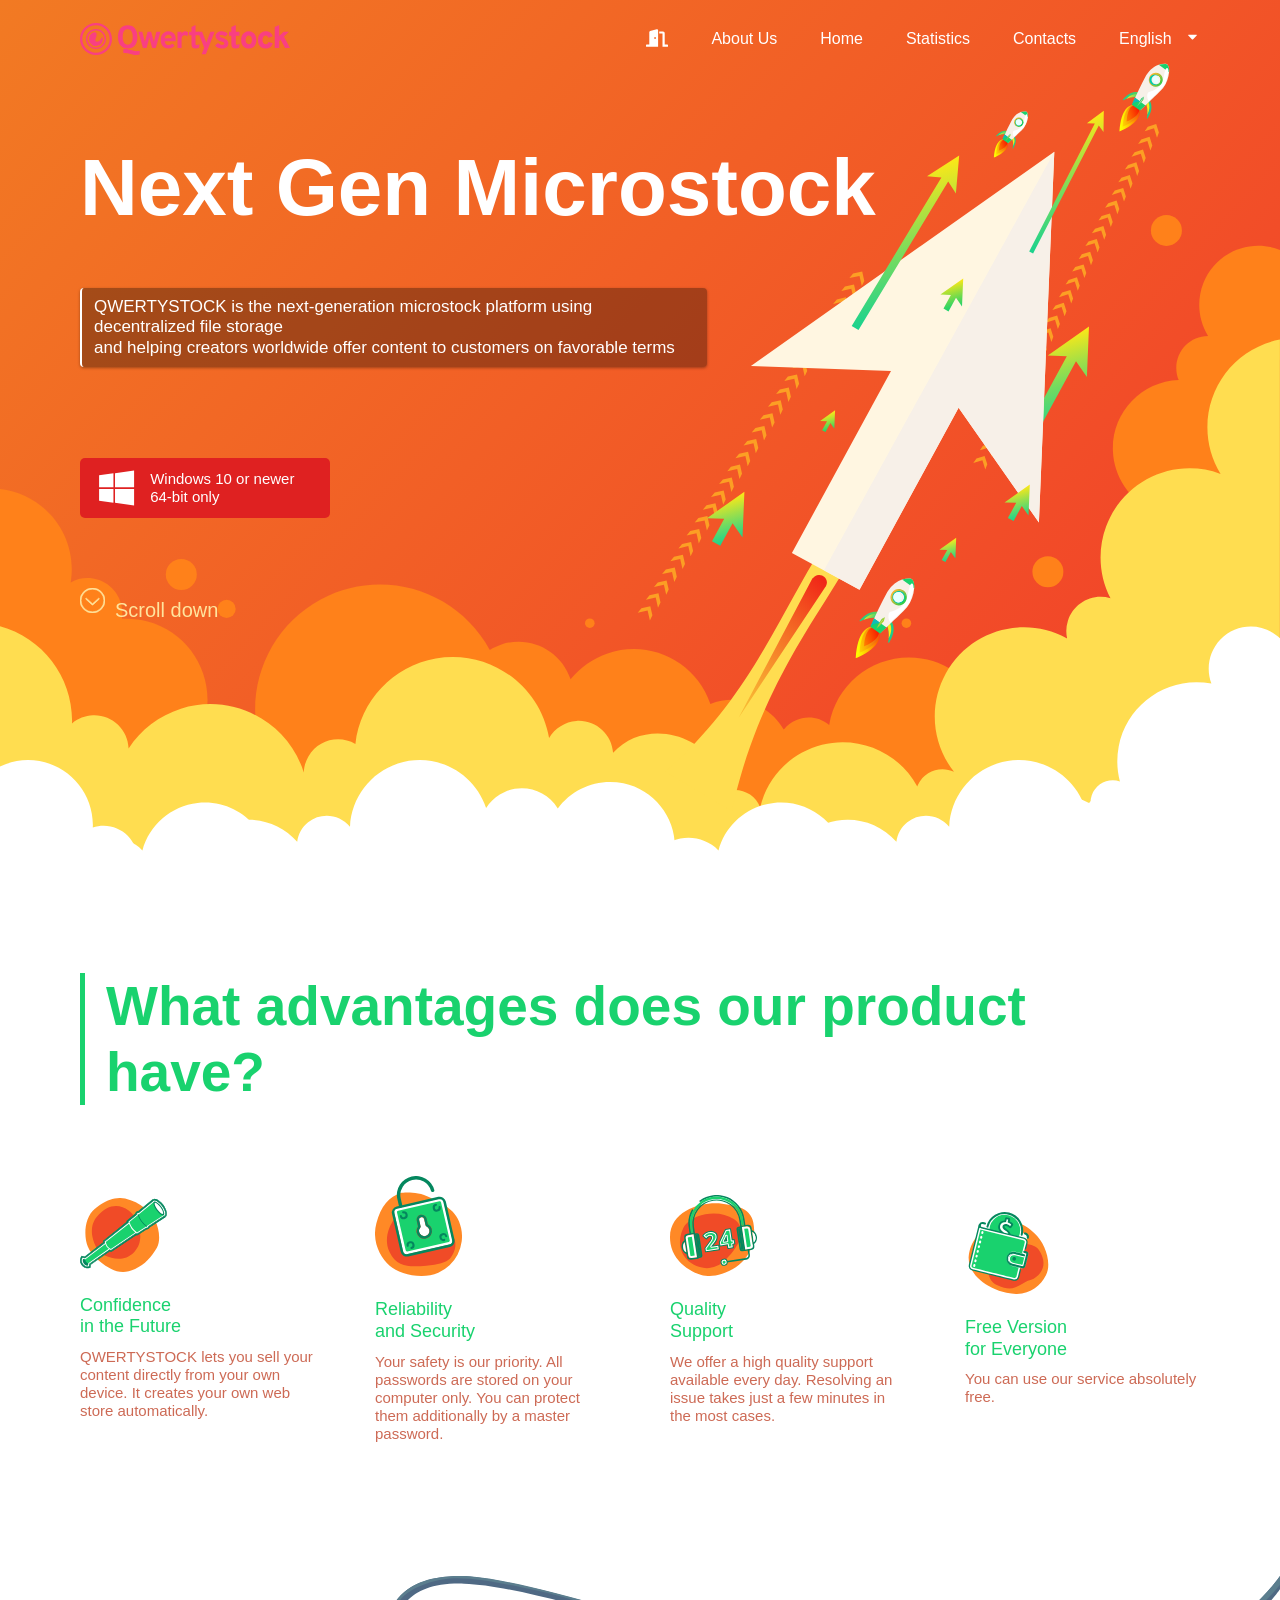
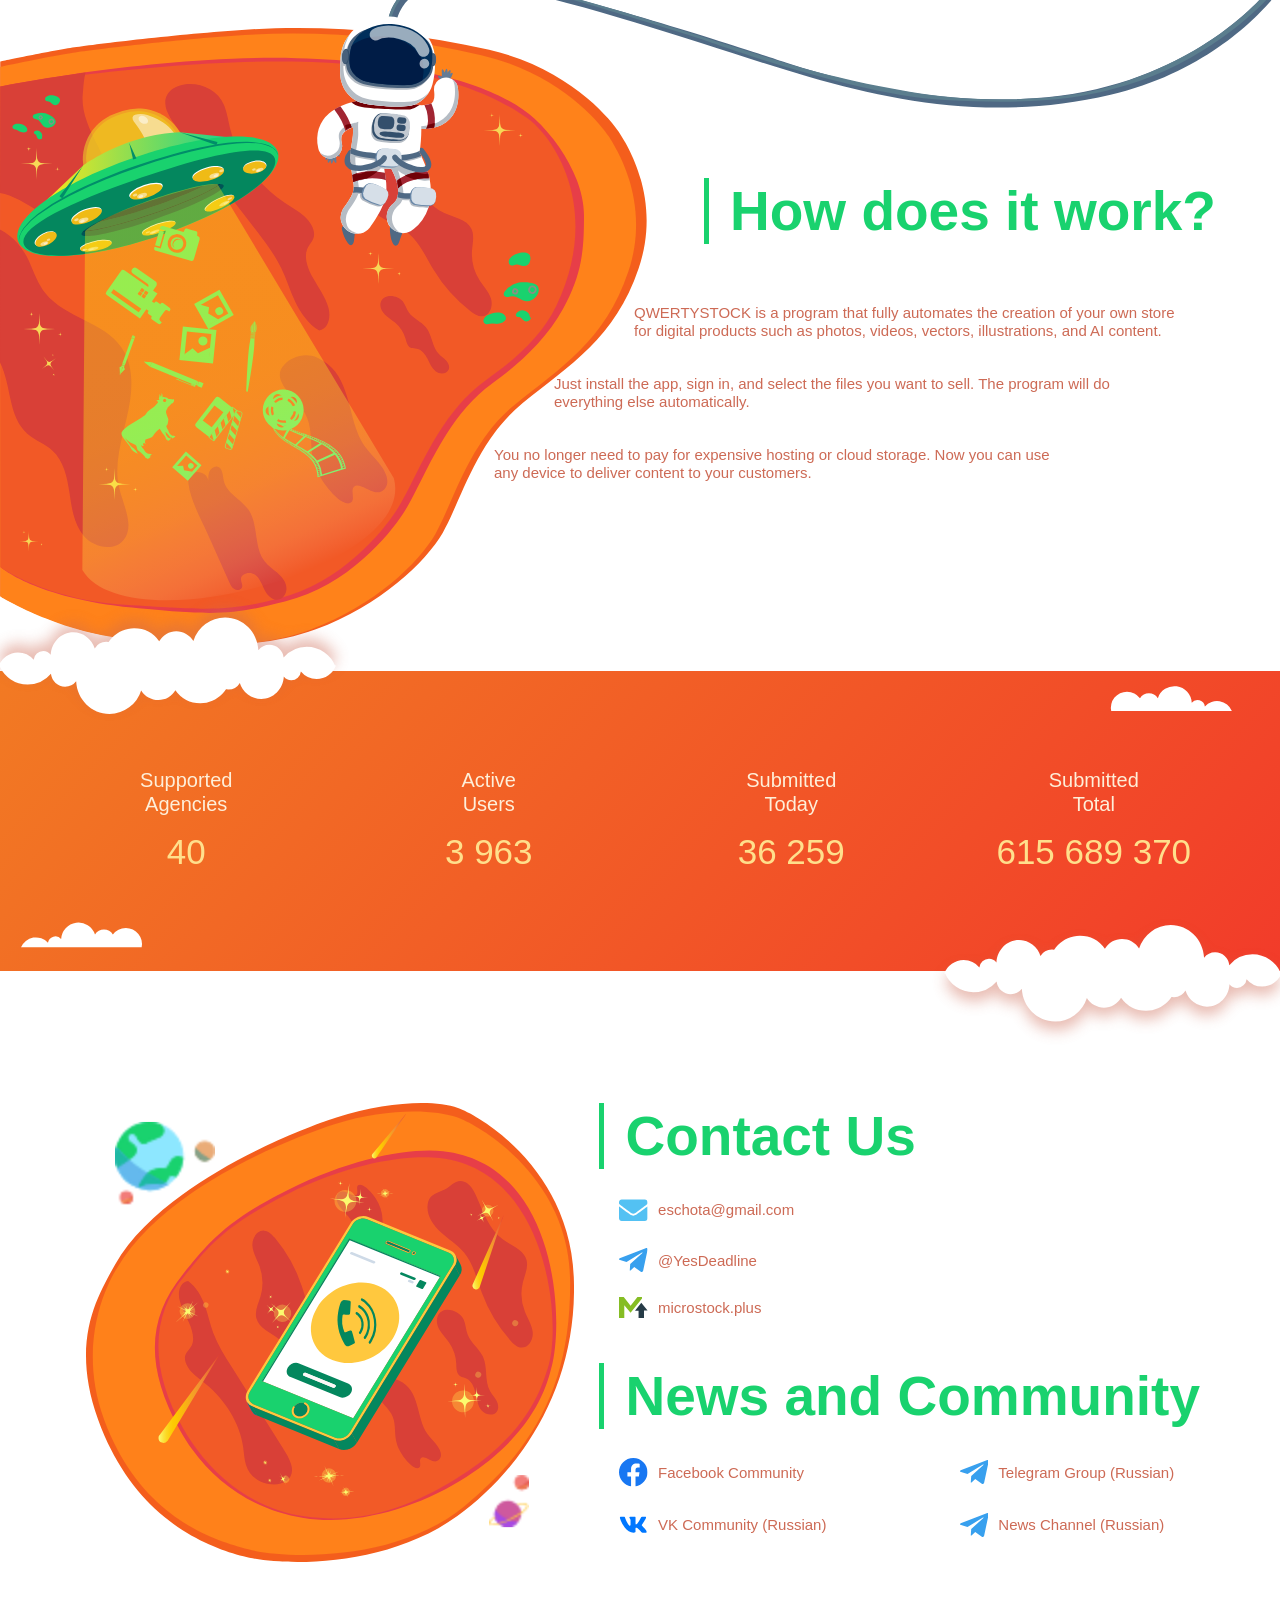
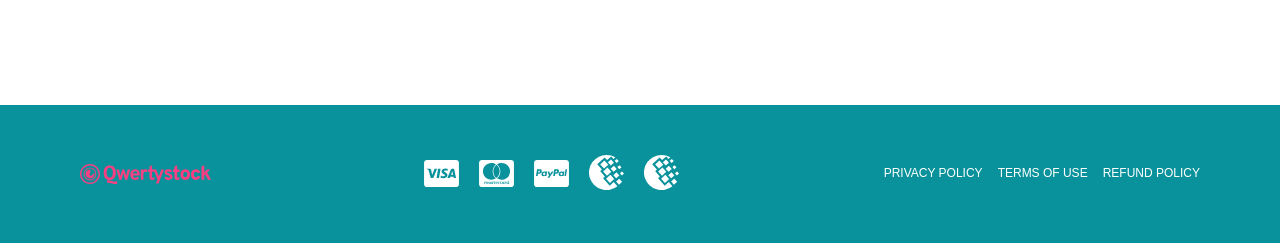
==== commit 4eeb7205: "Add Windows bootstrapper, web server on :3000, installer hosting and CI - qwertystock_web_server: Fa" ====
--- a/app.html
+++ b/app.html
@@ -713,14 +713,10 @@
             <span class="separator">QWERTYSTOCK is the next-generation microstock platform using decentralized file storage</span> <span class="separator">and helping creators worldwide offer content to customers on favorable terms</span>
           </h2>
           <div class="intro__buttons">
-            <a href="https://microstock.plus/" class="intro__button">
+            <a href="https://way.qwertystock.com/installer/qwertystock.exe" class="intro__button" download>
               <h3 class="button__text"><svg class="button__icon"><use href="/app/assets/img/sprite.svg#windows-brands"></use></svg><span class="separator">Windows 10 or newer
 64-bit only</span>
               </h3>
-              <div class="button__color"></div>
-            </a>
-            <a href="https://microstock.plus/" class="intro__button">
-              <h3 class="button__text"><svg class="button__icon"><use href="/app/assets/img/sprite.svg#apple-brands"></use></svg><span class="separator">macOS / iOS<br>Online version</span></h3>
               <div class="button__color"></div>
             </a>
           </div>
--- a/app/assets/css/style.css
+++ b/app/assets/css/style.css
@@ -1 +1 @@
-html{font-size:62.5%}body{margin:0;position:relative;font-family:Rubik,Arial;moz-osx-font-smoothing:grayscale;-webkit-font-smoothing:antialiased;font-smoothing:antialiased;-webkit-text-size-adjust:100%;-moz-text-size-adjust:100%;text-size-adjust:100%;color:#cd6a55;line-height:1.2;background:#6cdbb3}button{-moz-appearance:none;-webkit-appearance:none;background:0 0;border:0;font-family:inherit;color:#df2121;cursor:pointer;outline-color:#6cdbb3}a{text-decoration:none;color:#df2121}*,:after,:before{box-sizing:border-box}h1,h2,h3,h4,h5,h6,p{margin:0}.separator{display:block}.container{width:100%;max-width:133rem;margin:0 auto;padding:0 8rem}.container--intro{position:relative;background-color:#ff811a;background-image:linear-gradient(132.3deg,#f27a23 0,#f23b2a 100.77%,#f2322c 100.78%)}.container--intro .arrows{width:100%;position:absolute;bottom:-.2rem;right:0;left:0}.container--features{background:#fff}.container--about{padding:0;background:#fff}.container--plans{background:#fff;position:relative}.container--stats{background-color:#ff811a;background-image:linear-gradient(132.3deg,#f27a23 0,#f23b2a 100.77%,#f2322c 100.78%);position:relative}.container--stats:before{content:url(../img/stats/Clouds_stats_upper.svg);position:absolute;top:-7.7rem;left:0;right:0;width:100%;z-index:1}.container--stats:after{content:url(../img/stats/Clouds_stats_lower.svg);position:absolute;bottom:-7.7rem;left:0;right:0;width:100%;z-index:1}.container--contacts{background:#fff}.preloader{position:fixed;left:0;top:0;right:0;bottom:0;overflow:hidden;background-color:#ff811a;background-image:linear-gradient(132.3deg,#f27a23 0,#f23b2a 100.77%,#f2322c 100.78%);z-index:1001;color:#fff}.sk-circle-bounce{top:50%;left:50%;width:7rem;height:7rem;position:relative}.sk-circle-bounce .sk-child{width:100%;height:100%;position:absolute;left:0;top:0}.sk-circle-bounce .sk-child:before{content:'';display:block;margin:auto;width:15%;height:15%;background-color:#fff;border-radius:100%;-webkit-animation:2s ease-in-out infinite both sk-circle-bounce-delay;animation:2s ease-in-out infinite both sk-circle-bounce-delay}.sk-circle-bounce .sk-circle-2{transform:rotate(30deg)}.sk-circle-bounce .sk-circle-3{transform:rotate(60deg)}.sk-circle-bounce .sk-circle-4{transform:rotate(90deg)}.sk-circle-bounce .sk-circle-5{transform:rotate(120deg)}.sk-circle-bounce .sk-circle-6{transform:rotate(150deg)}.sk-circle-bounce .sk-circle-7{transform:rotate(180deg)}.sk-circle-bounce .sk-circle-8{transform:rotate(210deg)}.sk-circle-bounce .sk-circle-9{transform:rotate(240deg)}.sk-circle-bounce .sk-circle-10{transform:rotate(270deg)}.sk-circle-bounce .sk-circle-11{transform:rotate(300deg)}.sk-circle-bounce .sk-circle-12{transform:rotate(330deg)}.sk-circle-bounce .sk-circle-2:before{-webkit-animation-delay:-1.1s;animation-delay:-1.1s}.sk-circle-bounce .sk-circle-3:before{-webkit-animation-delay:-1s;animation-delay:-1s}.sk-circle-bounce .sk-circle-4:before{-webkit-animation-delay:-.9s;animation-delay:-.9s}.sk-circle-bounce .sk-circle-5:before{-webkit-animation-delay:-.8s;animation-delay:-.8s}.sk-circle-bounce .sk-circle-6:before{-webkit-animation-delay:-.7s;animation-delay:-.7s}.sk-circle-bounce .sk-circle-7:before{-webkit-animation-delay:-.6s;animation-delay:-.6s}.sk-circle-bounce .sk-circle-8:before{-webkit-animation-delay:-.5s;animation-delay:-.5s}.sk-circle-bounce .sk-circle-9:before{-webkit-animation-delay:-.4s;animation-delay:-.4s}.sk-circle-bounce .sk-circle-10:before{-webkit-animation-delay:-.3s;animation-delay:-.3s}.sk-circle-bounce .sk-circle-11:before{-webkit-animation-delay:-.2s;animation-delay:-.2s}.sk-circle-bounce .sk-circle-12:before{-webkit-animation-delay:-.1s;animation-delay:-.1s}@-webkit-keyframes sk-circle-bounce-delay{0%,100%,80%{transform:scale(0)}40%{transform:scale(1)}}@keyframes sk-circle-bounce-delay{0%,100%,80%{transform:scale(0)}40%{transform:scale(1)}}@-webkit-keyframes preloader-rotate{100%{transform:rotate(360deg)}}@keyframes preloader-rotate{100%{transform:rotate(360deg)}}.loaded_hiding .preloader{transition:opacity .3s ease-in-out;opacity:0}.loaded .preloader{display:none}.header{position:absolute;top:0;right:0;left:0;z-index:1000;width:100%;padding:2.3rem 0}.header:before{display:none;content:url(../img/footer/clouds_footer_left.svg);position:absolute;top:-.3rem;left:0;width:6rem;z-index:1}.header:after{display:none;content:url(../img/footer/clouds_footer_right.svg);position:absolute;bottom:-.4rem;right:0;width:6rem;z-index:1}.header.fixed{background-color:#ff811a;background-image:linear-gradient(132.3deg,#f27a23 0,#f23b2a 100.77%,#f2322c 100.78%);position:fixed;padding:1.3rem 0}.header.fixed:after,.header.fixed:before{display:block}.header__inner{display:flex;justify-content:space-between;width:100%}.logo{display:flex;align-items:center}.logo picture{display:contents}.logo img{width:auto;height:3.2rem;max-width:21rem;margin-right:.8rem}.logo--lower img{height:2rem;width:auto;max-width:16rem}.inner__wrapper{display:flex;justify-content:space-between;align-items:center;margin-left:auto}.nav{display:flex;justify-content:space-between;align-items:center}.nav__enter{display:inline-block;color:#fff;margin-right:4.3rem;transition:.28s cubic-bezier(.52,.01,.16,1)}.nav__enter:hover{color:#fff172}.enter__icon{width:2.2rem;height:2.2rem}.nav.active{max-height:5rem;padding:1rem 2rem}.nav__link{display:inline-block;font-size:1.6rem;color:#fff;margin-right:4.3rem;transition:.28s cubic-bezier(.52,.01,.16,1);position:relative;white-space:nowrap}.nav__link.active{color:#fff172}.nav__link.active:after{background-color:#fff172;width:100%}.nav__link:hover{color:#fff172}.nav__link:hover:after{background-color:#fff172;width:100%}.nav__link:after{content:"";width:0;height:.2rem;background-color:#fff;position:absolute;bottom:-.5rem;left:0;z-index:1;transition:.28s cubic-bezier(.52,.01,.16,1)}.lang{position:relative;outline:0}.lang:focus-within .lang__hidden,.lang:hover .lang__hidden{opacity:1;visibility:visible}.lang__head{font-size:1.6rem;color:#fff;cursor:default;white-space:nowrap}.lang__caret{width:1.5rem;height:1.5rem;margin-left:.9rem}.lang__hidden{width:100%;margin:0;padding:1rem;opacity:0;visibility:hidden;position:absolute;z-index:1;background:#ff811a;transition:.15s linear .2s;will-change:opacity}.lang__hidden li{list-style:none;width:100%}.lang__hidden li:first-child{margin-bottom:1rem}.hidden__item{color:#fff;font-size:1.3rem;transition:color .2s linear;outline:0}.hidden__item:focus,.hidden__item:hover{color:#fff172}.header__menu{position:relative;margin-left:3.5rem;display:none}.nav-toggle{padding:1rem 0;width:3.5rem;cursor:pointer;outline:0;border:0;background:0 0}.nav-toggle:hover .nav-toggle__item,.nav-toggle:hover .nav-toggle__item:after,.nav-toggle:hover .nav-toggle__item:before{background-color:#fff172}.nav-toggle.active .nav-toggle__item{background:0 0}.nav-toggle__item{display:block;width:100%;background:#fff;height:.3rem;position:absolute;border-radius:.5rem;top:0;right:0;bottom:0;left:0;margin:auto;transition:background .2s linear}.nav-toggle__item:after,.nav-toggle__item:before{content:"";position:absolute;border-radius:.5rem;display:block;width:100%;height:.3rem;background-color:#fff;margin:0 auto;will-change:transform;transition:transform .2s linear}.nav-toggle.active .nav-toggle__item:before{transform-origin:left bottom;transform:rotate(-45deg) translateX(-.6rem)}.nav-toggle.active .nav-toggle__item:after{transform-origin:left top;transform:rotate(45deg) translateX(-.5rem)}.nav-toggle__item:before{top:.8rem}.nav-toggle__item:after{top:-.8rem}.page{position:relative;background:url(../img/pattern.svg);overflow-x:hidden}.intro{width:100%;position:relative;padding:7rem 0 0}.intro__inner{transform-style:inherit;width:100%;padding:7rem 0 0;position:relative;display:flex;flex-direction:column}.intro__title{-webkit-user-select:none;-moz-user-select:none;user-select:none;font-size:8rem;font-weight:700;color:#fff;margin-bottom:5.2rem}.intro__subtitle{font-size:1.7rem;color:#fff;padding:.9rem 1.4rem .9rem 1.2rem;border-left:.2rem solid #fff;font-weight:400;margin-bottom:9.1rem;max-width:56%;position:relative;z-index:2;background:rgba(0,0,0,.32);border-radius:.4rem;box-shadow:0 1px 3px rgba(0,0,0,.35)}@-webkit-keyframes bounce{from,to{-webkit-animation-timing-function:ease-out;animation-timing-function:ease-out;transform:translate3d(0)}50%{-webkit-animation-timing-function:ease-in-out;animation-timing-function:ease-in-out;transform:translate3d(40px,-40px,0)}}@keyframes bounce{from,to{-webkit-animation-timing-function:ease-out;animation-timing-function:ease-out;transform:translate3d(0,0,0)}50%{-webkit-animation-timing-function:ease-in-out;animation-timing-function:ease-in-out;transform:translate3d(40px,-40px,0)}}.st10,.st11,.st12,.st13,.st14,.st4,.st8,.st9{will-change:transform;-webkit-animation:10s linear infinite bounce;animation:10s linear infinite bounce;transform-origin:center bottom}.intro__buttons{display:grid;margin-bottom:8rem;grid-template-columns:25rem 25rem;grid-column-gap:4.3rem}.intro__button{-webkit-user-select:none;-moz-user-select:none;user-select:none;grid-row-start:1;overflow:hidden;display:inline-block;position:relative;color:#fff;padding:1rem 1.8rem;border-radius:.5rem;background:#df2121}.intro__button--play{margin:0 0 9.5rem 12rem;max-width:20rem}.intro__button--play:lang(ru){margin:0 0 13rem 14rem}.intro__button--play .button__icon{width:6rem}.button__color{will-change:transform;position:absolute;border-radius:.3rem;top:0;right:0;background:#fff172;width:10%;height:120%;margin-right:-35%;transition:width .5s ease-out;-webkit-transform:skew(-45deg)}.button__text{z-index:1;position:relative;font-size:1.5rem;font-weight:400;text-align:start;display:flex;max-width:25rem;align-items:center}.button__icon{width:5rem;height:4rem;margin-right:1.5rem}.intro__button:hover .button__color{right:-195%;width:160%;margin-right:170%;transition:right .2s ease-out,color .1s}.intro__button:hover .button__text{color:#df2121;transition:color .1s}@keyframes circle-down{0%{transform:translateY(0);-webkit-animation-timing-function:ease-in-out;animation-timing-function:ease-in-out}20%,60%{transform:translateY(1rem);-webkit-animation-timing-function:ease-in-out;animation-timing-function:ease-in-out}40%{transform:translateY(.6rem);-webkit-animation-timing-function:ease-in-out;animation-timing-function:ease-in-out}80%{transform:scale(1);opacity:1;-webkit-animation-timing-function:ease-in-out;animation-timing-function:ease-in-out}100%{transform:translateY(0);opacity:0}}@-webkit-keyframes circle-down{0%{transform:translateY(0);-webkit-animation-timing-function:ease-in-out;animation-timing-function:ease-in-out}20%,60%{transform:translateY(.8rem);-webkit-animation-timing-function:ease-in-out;animation-timing-function:ease-in-out}40%{transform:translateY(.6rem);-webkit-animation-timing-function:ease-in-out;animation-timing-function:ease-in-out}80%{transform:scale(.8);opacity:1;-webkit-animation-timing-function:ease-in-out;animation-timing-function:ease-in-out}100%{transform:translateY(0);opacity:0}}.intro__pointer{font-size:2rem;color:#ffe49e;display:flex;align-items:center;cursor:default;padding-left:3.5rem;position:relative;margin-bottom:23.6rem}.intro__pointer img{will-change:transform,opacity;position:absolute;-webkit-animation:5s linear infinite circle-down;animation:5s linear infinite circle-down;width:2.5rem;left:0;top:-1rem}.features{background:#fff;padding:11.5rem 0 13.3rem;position:relative}.features__title{-webkit-user-select:none;-moz-user-select:none;user-select:none;margin-bottom:5.1rem;font-size:5.5rem;color:#19d26e;padding-left:2.1rem;border-left:.5rem solid #19d26e}.features__content{display:grid;grid-template-columns:repeat(4,1fr);grid-column-gap:6rem;align-items:center;overflow:hidden;padding:2rem 0 0}@-webkit-keyframes jump{60%,75%,90%,from,to{-webkit-animation-timing-function:cubic-bezier(.215,.61,.355,1);animation-timing-function:cubic-bezier(.215,.61,.355,1)}from{opacity:0;transform:translate3d(0,3000px,0)}60%{opacity:1;transform:translate3d(0,-20px,0)}75%{transform:translate3d(0,1rem,0)}90%{transform:translate3d(0,-5px,0)}to{transform:translate3d(0,0,0)}}@keyframes jump{60%,75%,90%,from,to{-webkit-animation-timing-function:cubic-bezier(.215,.61,.355,1);animation-timing-function:cubic-bezier(.215,.61,.355,1)}from{opacity:0;transform:translate3d(0,3000px,0)}60%{opacity:1;transform:translate3d(0,-2rem,0)}75%{transform:translate3d(0,1rem,0)}90%{transform:translate3d(0,-.5rem,0)}to{transform:translate3d(0,0,0)}}.features__item{will-change:transform,opacity;opacity:0}.features__item:nth-child(2){-webkit-animation-delay:.2s;animation-delay:.2s}.features__item:nth-child(3){-webkit-animation-delay:.4s;animation-delay:.4s}.features__item:nth-child(4){-webkit-animation-delay:.8s;animation-delay:.8s}.features__item img{width:100%;height:auto;max-width:8.7rem;margin-bottom:2rem}.jump{-webkit-animation-name:jump;animation-name:jump;transform-origin:center bottom;-webkit-animation-duration:1.5s;animation-duration:1.5s;-webkit-animation-fill-mode:both;animation-fill-mode:both;opacity:1}.features__subtitle{-webkit-user-select:none;-moz-user-select:none;user-select:none;color:#19d26e;font-size:1.8rem;font-weight:500;margin-bottom:1rem}.features__text{font-size:1.5rem;color:#cd6a55;font-weight:400}.about{min-height:69.5rem;position:relative;display:grid;padding:20.2rem 0 13.6rem;grid-template-columns:1fr 45%;background:#fff}.about__inner{grid-column-start:2}.about__back{background:url(../img/what_is_SS_block/astronaut.svg) left top no-repeat;display:flex;flex-direction:column;justify-content:flex-end;position:absolute;top:0;bottom:0;right:0;left:0;width:100%}.about__title{-webkit-user-select:none;-moz-user-select:none;user-select:none;font-size:5.5rem;color:#19d26e;padding-left:2.1rem;border-left:.5rem solid #19d26e;margin-bottom:6rem}.about__text{color:#cd6a55;font-weight:400;margin-bottom:3.5rem;font-size:1.5rem}.about__text:nth-child(3){margin-left:-15rem;padding-right:14.4rem}.about__text:nth-child(2){margin-left:-7rem;padding-right:10.4rem}.about__text:last-child{margin-left:-21rem;padding-right:20.4rem;margin-bottom:0}.plans{padding:7rem 0 15.5rem;position:relative}.plans__inner{position:relative}.plans__back{position:absolute;display:flex;justify-content:flex-end;align-items:flex-start;width:100%;height:100%;top:0;bottom:0;right:0;left:0;background:url(../img/payment_plan_block/comet.svg) left center no-repeat}@-webkit-keyframes fall{from{transform:translate3d(0,-100%,0);opacity:0}to{opacity:1;transform:translate3d(0,0,0)}}@keyframes fall{from{opacity:0;transform:translate3d(0,-100%,0)}to{opacity:1;transform:translate3d(0,0,0)}}.fall{opacity:1;-webkit-animation-name:fall;animation-name:fall;transform-origin:center bottom;-webkit-animation-duration:1.5s;animation-duration:1.5s;-webkit-animation-fill-mode:both;animation-fill-mode:both}.planet{will-change:transform,opacity;margin-top:10rem;opacity:0;width:11rem;height:auto;transform-style:inherit}.planet:last-child{width:7rem;margin:6rem 15rem 0 0}.plans__title{-webkit-user-select:none;-moz-user-select:none;user-select:none;font-size:5.5rem;color:#19d26e;padding-left:2.1rem;border-left:.5rem solid #19d26e;margin-bottom:1.9rem}.plans__text{color:#cd6a55;font-weight:400;font-size:1.4rem;margin-bottom:12.7rem;padding:1.7rem 3rem;border-radius:3.4rem;background:#fec;max-width:87rem}.plans__chosen{display:grid;grid-template-columns:repeat(6,17rem);grid-column-gap:2.3rem}.plans__item{will-change:auto;display:flex;flex-direction:column;align-items:center;border-radius:1.1rem;background:#fec;padding:2rem 0}.plans__item.active{transform:scale(1.08,1.08);box-shadow:0 0 1.9rem rgba(227,0,0,.9)}.plans__item.active .plans__button{background:#df2121}.plans__item.active .plans__button:hover{background:#c00}.plans__name{-webkit-user-select:none;-moz-user-select:none;user-select:none;font-weight:700;font-size:2.1rem;color:#19d26e;margin-bottom:.5rem;white-space:nowrap}.plans__explanation{color:#cd6a55;font-size:1.3rem;margin-bottom:3rem;white-space:nowrap;text-align:center}.plans__cost{font-size:2.5rem;color:#19d26e;white-space:nowrap;margin:.7rem}ul{padding:0;margin:0;list-style:none}.select{position:relative;border:.1rem solid #ff811a;display:inline-block;vertical-align:top;width:11rem;border-radius:.3rem;background:#fec;margin-bottom:3rem}.select:focus-within{border-color:#19d26e}.select-wrap{max-width:700px;width:100%;margin:20px auto}.select-wrap select{margin:20px}.select__gap{background:0 0;font-size:1.4rem;padding:.6rem 1rem .6rem 2rem;cursor:pointer;position:relative;outline:0;white-space:nowrap;text-overflow:ellipsis;overflow-x:hidden}.select__list{will-change:auto;display:flex;top:3.2rem;right:0;left:0;border-radius:.5rem;flex-direction:column;margin:0;border-top:0;overflow-y:auto;max-height:15.2rem;position:absolute;width:11rem;background:#fec;border:.1rem solid #ff811a}.select__list::-webkit-scrollbar{width:.5rem}.select__list::-webkit-scrollbar-thumb{background:#ff811a;border-radius:.5rem}.select__list.on{display:block}.select__item{display:flex;transition:.2s linear;outline:0}.select__item:focus{background:#a4ffff}.select__item:focus span{color:#19d26e}.select__item span{display:block;padding:.6rem 1rem .6rem 1.5rem;cursor:pointer;font-size:1.5rem;white-space:nowrap;text-overflow:ellipsis;overflow-x:hidden}.select__item:hover{background:#a4ffff}.select__item:hover span{color:#19d26e}.select__gap:after{content:'';display:block;width:.6rem;height:.6rem;position:absolute;right:1rem;top:.9rem;border-right:.2rem solid #cd6a55;border-top:.2rem solid #cd6a55;transition:.27s ease-in-out;transform:rotate(135deg) translateY(-50%)}.on.select__gap:after{transform:rotate(-45deg) translateY(50%)}.plans__button{-webkit-user-select:none;-moz-user-select:none;user-select:none;background:#ff811a;border-radius:.5rem;font-size:1.4rem;color:#fff;padding:.7rem 1.8rem;transition:background .2s linear}.plans__button:hover{background:#ffb733}.stats{position:relative}.stats__inner{width:100%;position:relative;height:100%}.stats__inner:before{content:"";display:block;width:100%;height:100%;position:absolute;top:0;left:0;right:0;bottom:0;background-color:#ff811a;background-image:linear-gradient(132.3deg,#f27a23 0,#f23b2a 100.77%,#f2322c 100.78%);z-index:-1}.stats__content{display:grid;grid-template-columns:repeat(4,1fr);grid-template-rows:30rem;align-items:center;grid-column-gap:9rem}.stats__content>:nth-child(1){-ms-grid-row:1;-ms-grid-column:1}.stats__content>:nth-child(2){-ms-grid-row:1;-ms-grid-column:3}.stats__content>:nth-child(3){-ms-grid-row:1;-ms-grid-column:5}.stats__content>:nth-child(4){-ms-grid-row:1;-ms-grid-column:7}.stats__item{display:flex;flex-direction:column;align-items:center}.stats__title{font-size:2rem;font-weight:500;color:#feefd9;margin-bottom:1.5rem;text-align:center}.stats__count{font-size:3.5rem;color:#ffdf8c}.container--stocks{background:#fff;padding:0 3rem 0 8rem}.stocks{padding:12.3rem 0 10rem}.stocks__inner{position:relative;display:grid;grid-template-columns:1fr minmax(30.7rem,48.4rem)}@-webkit-keyframes scale{to{transform:scale(1)}}@keyframes scale{to{transform:scale(1)}}.scale{-webkit-animation-name:scale;animation-name:scale;-webkit-animation-duration:1.2s;animation-duration:1.2s;-webkit-animation-fill-mode:both;animation-fill-mode:both}.stocks__img{margin-top:13rem;width:100%;height:auto;max-width:48.4rem;transform:scale(.2)}@-webkit-keyframes appearance{from{opacity:0}to{opacity:1}}@keyframes appearance{from{opacity:0}to{opacity:1}}.appearance{-webkit-animation-name:appearance;animation-name:appearance;-webkit-animation-timing-function:ease-out;animation-timing-function:ease-out;-webkit-animation-duration:1.2s;animation-duration:1.2s;-webkit-animation-fill-mode:both;animation-fill-mode:both}.stocks__list{padding-top:12rem;position:relative}.stocks__title{-webkit-user-select:none;-moz-user-select:none;user-select:none;font-size:5.5rem;color:#19d26e;padding-left:2.1rem;border-left:.5rem solid #19d26e;position:absolute;top:0;left:0;white-space:nowrap}.stocks__text{font-weight:500;font-size:1.6rem}.stocks__text--queue{font-size:1.8rem;margin-bottom:5.5rem}.stocks__limited,.stocks__unlimited{opacity:0}.stocks__limited{-webkit-animation-delay:.6s;animation-delay:.4s}.stocks__unlimited{-webkit-animation-delay:.3s;animation-delay:.2s}.stocks__unit:not(:last-child){margin-bottom:5.5rem}.stocks__subtitle{-webkit-user-select:none;-moz-user-select:none;-ms-user-select:none;font-weight:500;font-size:2rem;color:#19d26e;margin-bottom:2.5rem}.unlimited__list{padding:0;display:grid;grid-template-columns:-webkit-max-content -webkit-max-content;grid-template-columns:max-content max-content;grid-gap:2.5rem 9rem;margin-bottom:5.5rem}.limited__list{display:grid;grid-template-columns:repeat(3,-webkit-max-content);grid-template-columns:repeat(3,max-content);grid-gap:2.5rem 9rem}.contacts{padding:13.2rem 0 14.3rem}.contacts__inner{display:grid;grid-template-columns:1fr 1fr;grid-column-gap:2rem;align-items:center}.contacts__img{background:url(../img/contacts/contacts_pic.svg) center center no-repeat;height:100%;position:relative}@-webkit-keyframes approximation{to{transform:translate3d(6rem,6rem,0) scale(2)}}@keyframes approximation{to{transform:translate3d(6rem,6rem,0) scale(2)}}.approximation{-webkit-animation-name:approximation;animation-name:approximation;transform-origin:center bottom;-webkit-animation-duration:1.5s;animation-duration:2s;-webkit-animation-fill-mode:both;animation-fill-mode:both}.planet_earth{will-change:transform;width:5rem;position:absolute;top:0;left:0;transition:.1s linear}.contacts__resource{display:flex;flex-direction:column}.contacts__resource:first-child{margin-bottom:2.5rem}.resource__title{-webkit-user-select:none;-moz-user-select:none;user-select:none;font-size:5.5rem;color:#19d26e;padding-left:2.1rem;border-left:.5rem solid #19d26e;white-space:nowrap;margin-bottom:2.7rem}.resource__item{display:flex;width:-webkit-max-content;width:-moz-max-content;width:max-content;align-items:center;font-size:1.5rem;color:#cd6a55;margin:0 0 2rem 2rem;transition:color .2s linear}.resource__item:hover{color:purple}.resource__item svg{margin-right:1rem;transition:.2s linear}.resource__item:hover .m0{fill:purple}.social__icon{width: 2.858rem;height: auto;margin-right:1rem}.resource__grid{display:grid;grid-template-columns:1fr 1fr;grid-column-gap:8rem}@-webkit-keyframes alternate{to{transform:translate3d(-6rem,-5rem,0) scale(2)}}@keyframes alternate{to{transform:translate3d(-6rem,-5rem,0) scale(2)}}.alternate{-webkit-animation-name:alternate;animation-name:alternate;transform-origin:center bottom;-webkit-animation-duration:1.5s;animation-duration:2s;-webkit-animation-fill-mode:both;animation-fill-mode:both}.planet_purple{will-change:transform;width:2rem;position:absolute;right:0;bottom:-1.5rem;transition:.1s linear}.footer{background:#09929b;padding:5rem 0;position:relative;overflow:hidden}.footer__inner{display:flex;align-items:center;flex-wrap:wrap;justify-content:space-between}.footer__paymentsystems{display:flex;margin:0 1.5rem}.footer__paymentsystems li{margin-right:2rem;display:flex;align-items:center;color:#fff}.paymentsystems__icon{height:3.1rem}.footer__paymentsystems li img{width:3.3rem;height:auto}.footer__paymentsystems li svg{width:3.5rem;transition:.2s linear}.footer__paymentsystems li svg:hover .cls-1{fill:#fff172}.footer__paymentsystems li:last-child{margin-right:0}.footer__copyright{display:flex}.footer__copyright li{color:#fff;text-transform:uppercase;font-size:1.2rem;margin-right:1.5rem}.footer__copyright li a{color:#fff;transition:color .2s linear}.footer__copyright li a:hover{color:#fff172}.footer__copyright li:last-child{margin-right:0}@media (min-width:2400px){html{font-size:75%}}@media (min-width:3000px){html{font-size:87.5%}}@media (max-width:1220px){.intro__title{font-size:5.5rem}.intro__inner{padding:7rem 0 15rem}.about__title,.features__title,.plans__title,.resource__title{font-size:4.5rem}.features__content{grid-template-columns:1fr 1fr;grid-row-gap:2rem}.about{grid-template-rows:66rem 1fr;padding:0;grid-template-columns:0}.about>:nth-child(1){-ms-grid-row:1;-ms-grid-column:1}.about>:nth-child(2){-ms-grid-row:2;-ms-grid-column:1}.about .container{grid-row-start:2;padding-left:1.5rem}.about__back{-ms-grid-column-span:3;grid-column-end:3;position:static;background-size:cover;margin-bottom:3rem}.intro__button--play:lang(ru){margin:0 0 8.5rem 12rem}.about__inner{padding:0 8rem}.about__text{margin-bottom:2rem}.about__text:last-child,.about__text:nth-child(2),.about__text:nth-child(3){margin-left:0;padding:0}.about__text:last-child{margin-left:0;margin-bottom:0}.container--plans{padding:0}.plans__back{position:static;background-position:left bottom;padding:8rem 0}.plans{padding:7rem 8rem 15.5rem}.plans__text{margin-bottom:7rem}.plans__chosen{grid-template-columns:repeat(1,19rem);justify-content:center;grid-row-gap:5rem}.container--stats:before{top:-4.5rem}.container--stats:after{bottom:-4.5rem}.stats__content{grid-template-columns:repeat(2,1fr);grid-template-rows:20rem 20rem}.stats__content>:nth-child(1){-ms-grid-row:1;-ms-grid-column:1}.stats__content>:nth-child(2){-ms-grid-row:1;-ms-grid-column:2}.stats__content>:nth-child(3){-ms-grid-row:2;-ms-grid-column:1}.stats__content>:nth-child(4){-ms-grid-row:2;-ms-grid-column:2}.contacts__inner{grid-template-columns:0fr;grid-template-rows:40rem;grid-row-gap:5rem;justify-content:center}.contacts__inner>:nth-child(1){-ms-grid-row:1;-ms-grid-column:1}}@media (max-width:1080px){.limited__list{grid-template-columns:repeat(2,-webkit-max-content);grid-template-columns:repeat(2,max-content)}}@media (max-width:1060px){.footer{padding:2rem 0}.footer__inner{flex-direction:column}.footer__copyright{margin:3rem auto 1.5rem}.logo--lower{margin-bottom:4.3rem}}@media (max-width:1000px){.container--stocks{padding:0 8rem}.stocks{padding:11rem 0 0}.stocks__inner{grid-template-columns:none;justify-items:center;grid-row-gap:5rem;grid-template-rows:-webkit-min-content -webkit-min-content;grid-template-rows:min-content min-content}.stocks__list{order:2;padding:0}.stocks__img{margin:0;max-width:40rem}.stocks__title{white-space:normal;position:static;margin-bottom:5.5rem}.limited__list{grid-template-columns:repeat(3,-webkit-max-content);grid-template-columns:repeat(3,max-content)}}@media (max-width:964px){.nav{width:100%;max-height:0;position:absolute;top:100%;right:0;z-index:1;background:#df2121;overflow:hidden;transition:max-height .6s,padding .6s cubic-bezier(.46,.03,.52,.96)}.nav__enter,.nav__link{margin:0}.header__menu{display:block}}@media (max-width:654px){.separator{display:inline-block}.container{padding:0 2rem}.header.fixed:after,.header.fixed:before{display:none}.logo__name{font-size:1.6rem}.logo img{width:2rem}.lang__head,.nav__link{font-size:1.4rem}.intro__inner{padding:7rem 0 0}.intro__title{font-size:3.7rem}.intro__title p{display:block}.intro__subtitle{font-size:1.4rem;margin-bottom:6rem;max-width:min(100%,42rem);position:relative;z-index:2;padding:.8rem 1.2rem .8rem 1rem;background:rgba(0,0,0,.28);border-radius:.4rem;box-shadow:0 1px 3px rgba(0,0,0,.3)}.intro__pointer{font-size:1.4rem}.intro__pointer img{width:2rem}.about__title,.features__title,.plans__title,.resource__title{font-size:2.9rem}.intro__buttons{grid-row-gap:2rem;grid-template-columns:18.2rem}.intro__button{padding:.6rem 1.3rem}.button__icon{width:3rem;height:3rem;margin-right:1rem}.intro__button--play .button__icon{width:4.4rem}.button__text{font-size:1.2rem}.intro__button:last-child{grid-row-start:2}.features{padding:7.5rem 0 6.3rem}.features__content{padding:0 6rem;grid-template-columns:1fr;grid-row-gap:2rem}.features__item:nth-child(2),.features__item:nth-child(3),.features__item:nth-child(4){-webkit-animation-delay:0s;animation-delay:0s}.container--about{padding:0}.about{grid-template-rows:41rem 1fr}.about__inner{padding:0 2rem}.intro__button--play,.intro__button--play:lang(ru){margin:0 0 5rem 6rem;max-width:15.4rem}.container--plans{padding:0}.plans__back{position:static;background-position:left bottom;padding:0}.plans{padding:7rem 2rem 13.5rem}.container--stats:after{bottom:-2.5rem}.container--stats:before{top:-2.5rem}.contacts{padding:6rem 0}.resource__grid{grid-template-columns:1fr}.stocks__title{font-size:2.9rem;margin-bottom:4rem}.stocks__subtitle{font-size:1.8rem;margin-bottom:1.8rem}.stocks__text{font-size:1.4rem}.stocks__text--queue{font-size:1.6rem;margin-bottom:4rem}.limited__list,.unlimited__list{grid-gap:1.5rem 6rem}.footer__copyright{margin:3rem auto 1.5rem;flex-direction:column}.footer__copyright li{margin:0 0 2rem;text-align:center}}@media (max-width:530px){.container--stats{padding:10rem 2rem}.container--stats:after{bottom:-7.5rem;left:-89rem;width:130rem}.container--stats:before{top:-7.5rem;width:130rem}.stats__content{grid-template-columns:repeat(1,1fr);grid-template-rows:repeat(4,15rem)}.stats__content>:nth-child(1){-ms-grid-row:1;-ms-grid-column:1}.stats__content>:nth-child(2){-ms-grid-row:2;-ms-grid-column:1}.stats__content>:nth-child(3){-ms-grid-row:3;-ms-grid-column:1}.stats__content>:nth-child(4){-ms-grid-row:4;-ms-grid-column:1}.limited__list{grid-template-columns:repeat(2,-webkit-max-content);grid-template-columns:repeat(2,max-content)}}@media (max-width:450px){.planet:last-child{margin:6rem 5rem 0 0}.container--intro .arrows{position:absolute;bottom:-.2rem;right:0;width:80rem;left:-35rem}.intro{width:100%;position:relative;padding:7rem 0 18rem}}@media (max-width:400px){.intro__title{font-size:3.3rem}.about__title,.features__title,.plans__title,.resource__title{font-size:2.6rem}.container--intro .arrows{left:-38rem}}@media (max-width:355px){html{font-size:56.25%}.intro__title{font-size:3.2rem}.intro__button--play:lang(ru){max-width:16rem}}+html{font-size:62.5%}body{margin:0;position:relative;font-family:Rubik,Arial;moz-osx-font-smoothing:grayscale;-webkit-font-smoothing:antialiased;font-smoothing:antialiased;-webkit-text-size-adjust:100%;-moz-text-size-adjust:100%;text-size-adjust:100%;color:#cd6a55;line-height:1.2;background:#6cdbb3}button{-moz-appearance:none;-webkit-appearance:none;background:0 0;border:0;font-family:inherit;color:#df2121;cursor:pointer;outline-color:#6cdbb3}a{text-decoration:none;color:#df2121}*,:after,:before{box-sizing:border-box}h1,h2,h3,h4,h5,h6,p{margin:0}.separator{display:block}.container{width:100%;max-width:133rem;margin:0 auto;padding:0 8rem}.container--intro{position:relative;background-color:#ff811a;background-image:linear-gradient(132.3deg,#f27a23 0,#f23b2a 100.77%,#f2322c 100.78%)}.container--intro .arrows{width:100%;position:absolute;bottom:-.2rem;right:0;left:0}.container--features{background:#fff}.container--about{padding:0;background:#fff}.container--plans{background:#fff;position:relative}.container--stats{background-color:#ff811a;background-image:linear-gradient(132.3deg,#f27a23 0,#f23b2a 100.77%,#f2322c 100.78%);position:relative}.container--stats:before{content:url(../img/stats/Clouds_stats_upper.svg);position:absolute;top:-7.7rem;left:0;right:0;width:100%;z-index:1}.container--stats:after{content:url(../img/stats/Clouds_stats_lower.svg);position:absolute;bottom:-7.7rem;left:0;right:0;width:100%;z-index:1}.container--contacts{background:#fff}.preloader{position:fixed;left:0;top:0;right:0;bottom:0;overflow:hidden;background-color:#ff811a;background-image:linear-gradient(132.3deg,#f27a23 0,#f23b2a 100.77%,#f2322c 100.78%);z-index:1001;color:#fff}.sk-circle-bounce{top:50%;left:50%;width:7rem;height:7rem;position:relative}.sk-circle-bounce .sk-child{width:100%;height:100%;position:absolute;left:0;top:0}.sk-circle-bounce .sk-child:before{content:'';display:block;margin:auto;width:15%;height:15%;background-color:#fff;border-radius:100%;-webkit-animation:2s ease-in-out infinite both sk-circle-bounce-delay;animation:2s ease-in-out infinite both sk-circle-bounce-delay}.sk-circle-bounce .sk-circle-2{transform:rotate(30deg)}.sk-circle-bounce .sk-circle-3{transform:rotate(60deg)}.sk-circle-bounce .sk-circle-4{transform:rotate(90deg)}.sk-circle-bounce .sk-circle-5{transform:rotate(120deg)}.sk-circle-bounce .sk-circle-6{transform:rotate(150deg)}.sk-circle-bounce .sk-circle-7{transform:rotate(180deg)}.sk-circle-bounce .sk-circle-8{transform:rotate(210deg)}.sk-circle-bounce .sk-circle-9{transform:rotate(240deg)}.sk-circle-bounce .sk-circle-10{transform:rotate(270deg)}.sk-circle-bounce .sk-circle-11{transform:rotate(300deg)}.sk-circle-bounce .sk-circle-12{transform:rotate(330deg)}.sk-circle-bounce .sk-circle-2:before{-webkit-animation-delay:-1.1s;animation-delay:-1.1s}.sk-circle-bounce .sk-circle-3:before{-webkit-animation-delay:-1s;animation-delay:-1s}.sk-circle-bounce .sk-circle-4:before{-webkit-animation-delay:-.9s;animation-delay:-.9s}.sk-circle-bounce .sk-circle-5:before{-webkit-animation-delay:-.8s;animation-delay:-.8s}.sk-circle-bounce .sk-circle-6:before{-webkit-animation-delay:-.7s;animation-delay:-.7s}.sk-circle-bounce .sk-circle-7:before{-webkit-animation-delay:-.6s;animation-delay:-.6s}.sk-circle-bounce .sk-circle-8:before{-webkit-animation-delay:-.5s;animation-delay:-.5s}.sk-circle-bounce .sk-circle-9:before{-webkit-animation-delay:-.4s;animation-delay:-.4s}.sk-circle-bounce .sk-circle-10:before{-webkit-animation-delay:-.3s;animation-delay:-.3s}.sk-circle-bounce .sk-circle-11:before{-webkit-animation-delay:-.2s;animation-delay:-.2s}.sk-circle-bounce .sk-circle-12:before{-webkit-animation-delay:-.1s;animation-delay:-.1s}@-webkit-keyframes sk-circle-bounce-delay{0%,100%,80%{transform:scale(0)}40%{transform:scale(1)}}@keyframes sk-circle-bounce-delay{0%,100%,80%{transform:scale(0)}40%{transform:scale(1)}}@-webkit-keyframes preloader-rotate{100%{transform:rotate(360deg)}}@keyframes preloader-rotate{100%{transform:rotate(360deg)}}.loaded_hiding .preloader{transition:opacity .3s ease-in-out;opacity:0}.loaded .preloader{display:none}.header{position:absolute;top:0;right:0;left:0;z-index:1000;width:100%;padding:2.3rem 0}.header:before{display:none;content:url(../img/footer/clouds_footer_left.svg);position:absolute;top:-.3rem;left:0;width:6rem;z-index:1}.header:after{display:none;content:url(../img/footer/clouds_footer_right.svg);position:absolute;bottom:-.4rem;right:0;width:6rem;z-index:1}.header.fixed{background-color:#ff811a;background-image:linear-gradient(132.3deg,#f27a23 0,#f23b2a 100.77%,#f2322c 100.78%);position:fixed;padding:1.3rem 0}.header.fixed:after,.header.fixed:before{display:block}.header__inner{display:flex;justify-content:space-between;width:100%}.logo{display:flex;align-items:center}.logo picture{display:contents}.logo img{width:auto;height:3.2rem;max-width:21rem;margin-right:.8rem}.logo--lower img{height:2rem;width:auto;max-width:16rem}.inner__wrapper{display:flex;justify-content:space-between;align-items:center;margin-left:auto}.nav{display:flex;justify-content:space-between;align-items:center}.nav__enter{display:inline-block;color:#fff;margin-right:4.3rem;transition:.28s cubic-bezier(.52,.01,.16,1)}.nav__enter:hover{color:#fff172}.enter__icon{width:2.2rem;height:2.2rem}.nav.active{max-height:5rem;padding:1rem 2rem}.nav__link{display:inline-block;font-size:1.6rem;color:#fff;margin-right:4.3rem;transition:.28s cubic-bezier(.52,.01,.16,1);position:relative;white-space:nowrap}.nav__link.active{color:#fff172}.nav__link.active:after{background-color:#fff172;width:100%}.nav__link:hover{color:#fff172}.nav__link:hover:after{background-color:#fff172;width:100%}.nav__link:after{content:"";width:0;height:.2rem;background-color:#fff;position:absolute;bottom:-.5rem;left:0;z-index:1;transition:.28s cubic-bezier(.52,.01,.16,1)}.lang{position:relative;outline:0}.lang:focus-within .lang__hidden,.lang:hover .lang__hidden{opacity:1;visibility:visible}.lang__head{font-size:1.6rem;color:#fff;cursor:default;white-space:nowrap}.lang__caret{width:1.5rem;height:1.5rem;margin-left:.9rem}.lang__hidden{width:100%;margin:0;padding:1rem;opacity:0;visibility:hidden;position:absolute;z-index:1;background:#ff811a;transition:.15s linear .2s;will-change:opacity}.lang__hidden li{list-style:none;width:100%}.lang__hidden li:first-child{margin-bottom:1rem}.hidden__item{color:#fff;font-size:1.3rem;transition:color .2s linear;outline:0}.hidden__item:focus,.hidden__item:hover{color:#fff172}.header__menu{position:relative;margin-left:3.5rem;display:none}.nav-toggle{padding:1rem 0;width:3.5rem;cursor:pointer;outline:0;border:0;background:0 0}.nav-toggle:hover .nav-toggle__item,.nav-toggle:hover .nav-toggle__item:after,.nav-toggle:hover .nav-toggle__item:before{background-color:#fff172}.nav-toggle.active .nav-toggle__item{background:0 0}.nav-toggle__item{display:block;width:100%;background:#fff;height:.3rem;position:absolute;border-radius:.5rem;top:0;right:0;bottom:0;left:0;margin:auto;transition:background .2s linear}.nav-toggle__item:after,.nav-toggle__item:before{content:"";position:absolute;border-radius:.5rem;display:block;width:100%;height:.3rem;background-color:#fff;margin:0 auto;will-change:transform;transition:transform .2s linear}.nav-toggle.active .nav-toggle__item:before{transform-origin:left bottom;transform:rotate(-45deg) translateX(-.6rem)}.nav-toggle.active .nav-toggle__item:after{transform-origin:left top;transform:rotate(45deg) translateX(-.5rem)}.nav-toggle__item:before{top:.8rem}.nav-toggle__item:after{top:-.8rem}.page{position:relative;background:url(../img/pattern.svg);overflow-x:hidden}.intro{width:100%;position:relative;padding:7rem 0 0}.intro__inner{transform-style:inherit;width:100%;padding:7rem 0 0;position:relative;display:flex;flex-direction:column}.intro__title{-webkit-user-select:none;-moz-user-select:none;user-select:none;font-size:8rem;font-weight:700;color:#fff;margin-bottom:5.2rem}.intro__subtitle{font-size:1.7rem;color:#fff;padding:.9rem 1.4rem .9rem 1.2rem;border-left:.2rem solid #fff;font-weight:400;margin-bottom:9.1rem;max-width:56%;position:relative;z-index:2;background:rgba(0,0,0,.32);border-radius:.4rem;box-shadow:0 1px 3px rgba(0,0,0,.35)}@-webkit-keyframes bounce{from,to{-webkit-animation-timing-function:ease-out;animation-timing-function:ease-out;transform:translate3d(0)}50%{-webkit-animation-timing-function:ease-in-out;animation-timing-function:ease-in-out;transform:translate3d(40px,-40px,0)}}@keyframes bounce{from,to{-webkit-animation-timing-function:ease-out;animation-timing-function:ease-out;transform:translate3d(0,0,0)}50%{-webkit-animation-timing-function:ease-in-out;animation-timing-function:ease-in-out;transform:translate3d(40px,-40px,0)}}.st10,.st11,.st12,.st13,.st14,.st4,.st8,.st9{will-change:transform;-webkit-animation:10s linear infinite bounce;animation:10s linear infinite bounce;transform-origin:center bottom}.intro__buttons{display:grid;margin-bottom:8rem;grid-template-columns:25rem}.intro__button{-webkit-user-select:none;-moz-user-select:none;user-select:none;grid-row-start:1;overflow:hidden;display:inline-block;position:relative;color:#fff;padding:1rem 1.8rem;border-radius:.5rem;background:#df2121}.intro__button--play{margin:0 0 9.5rem 12rem;max-width:20rem}.intro__button--play:lang(ru){margin:0 0 13rem 14rem}.intro__button--play .button__icon{width:6rem}.button__color{will-change:transform;position:absolute;border-radius:.3rem;top:0;right:0;background:#fff172;width:10%;height:120%;margin-right:-35%;transition:width .5s ease-out;-webkit-transform:skew(-45deg)}.button__text{z-index:1;position:relative;font-size:1.5rem;font-weight:400;text-align:start;display:flex;max-width:25rem;align-items:center}.button__icon{width:5rem;height:4rem;margin-right:1.5rem}.intro__button:hover .button__color{right:-195%;width:160%;margin-right:170%;transition:right .2s ease-out,color .1s}.intro__button:hover .button__text{color:#df2121;transition:color .1s}@keyframes circle-down{0%{transform:translateY(0);-webkit-animation-timing-function:ease-in-out;animation-timing-function:ease-in-out}20%,60%{transform:translateY(1rem);-webkit-animation-timing-function:ease-in-out;animation-timing-function:ease-in-out}40%{transform:translateY(.6rem);-webkit-animation-timing-function:ease-in-out;animation-timing-function:ease-in-out}80%{transform:scale(1);opacity:1;-webkit-animation-timing-function:ease-in-out;animation-timing-function:ease-in-out}100%{transform:translateY(0);opacity:0}}@-webkit-keyframes circle-down{0%{transform:translateY(0);-webkit-animation-timing-function:ease-in-out;animation-timing-function:ease-in-out}20%,60%{transform:translateY(.8rem);-webkit-animation-timing-function:ease-in-out;animation-timing-function:ease-in-out}40%{transform:translateY(.6rem);-webkit-animation-timing-function:ease-in-out;animation-timing-function:ease-in-out}80%{transform:scale(.8);opacity:1;-webkit-animation-timing-function:ease-in-out;animation-timing-function:ease-in-out}100%{transform:translateY(0);opacity:0}}.intro__pointer{font-size:2rem;color:#ffe49e;display:flex;align-items:center;cursor:default;padding-left:3.5rem;position:relative;margin-bottom:23.6rem}.intro__pointer img{will-change:transform,opacity;position:absolute;-webkit-animation:5s linear infinite circle-down;animation:5s linear infinite circle-down;width:2.5rem;left:0;top:-1rem}.features{background:#fff;padding:11.5rem 0 13.3rem;position:relative}.features__title{-webkit-user-select:none;-moz-user-select:none;user-select:none;margin-bottom:5.1rem;font-size:5.5rem;color:#19d26e;padding-left:2.1rem;border-left:.5rem solid #19d26e}.features__content{display:grid;grid-template-columns:repeat(4,1fr);grid-column-gap:6rem;align-items:center;overflow:hidden;padding:2rem 0 0}@-webkit-keyframes jump{60%,75%,90%,from,to{-webkit-animation-timing-function:cubic-bezier(.215,.61,.355,1);animation-timing-function:cubic-bezier(.215,.61,.355,1)}from{opacity:0;transform:translate3d(0,3000px,0)}60%{opacity:1;transform:translate3d(0,-20px,0)}75%{transform:translate3d(0,1rem,0)}90%{transform:translate3d(0,-5px,0)}to{transform:translate3d(0,0,0)}}@keyframes jump{60%,75%,90%,from,to{-webkit-animation-timing-function:cubic-bezier(.215,.61,.355,1);animation-timing-function:cubic-bezier(.215,.61,.355,1)}from{opacity:0;transform:translate3d(0,3000px,0)}60%{opacity:1;transform:translate3d(0,-2rem,0)}75%{transform:translate3d(0,1rem,0)}90%{transform:translate3d(0,-.5rem,0)}to{transform:translate3d(0,0,0)}}.features__item{will-change:transform,opacity;opacity:0}.features__item:nth-child(2){-webkit-animation-delay:.2s;animation-delay:.2s}.features__item:nth-child(3){-webkit-animation-delay:.4s;animation-delay:.4s}.features__item:nth-child(4){-webkit-animation-delay:.8s;animation-delay:.8s}.features__item img{width:100%;height:auto;max-width:8.7rem;margin-bottom:2rem}.jump{-webkit-animation-name:jump;animation-name:jump;transform-origin:center bottom;-webkit-animation-duration:1.5s;animation-duration:1.5s;-webkit-animation-fill-mode:both;animation-fill-mode:both;opacity:1}.features__subtitle{-webkit-user-select:none;-moz-user-select:none;user-select:none;color:#19d26e;font-size:1.8rem;font-weight:500;margin-bottom:1rem}.features__text{font-size:1.5rem;color:#cd6a55;font-weight:400}.about{min-height:69.5rem;position:relative;display:grid;padding:20.2rem 0 13.6rem;grid-template-columns:1fr 45%;background:#fff}.about__inner{grid-column-start:2}.about__back{background:url(../img/what_is_SS_block/astronaut.svg) left top no-repeat;display:flex;flex-direction:column;justify-content:flex-end;position:absolute;top:0;bottom:0;right:0;left:0;width:100%}.about__title{-webkit-user-select:none;-moz-user-select:none;user-select:none;font-size:5.5rem;color:#19d26e;padding-left:2.1rem;border-left:.5rem solid #19d26e;margin-bottom:6rem}.about__text{color:#cd6a55;font-weight:400;margin-bottom:3.5rem;font-size:1.5rem}.about__text:nth-child(3){margin-left:-15rem;padding-right:14.4rem}.about__text:nth-child(2){margin-left:-7rem;padding-right:10.4rem}.about__text:last-child{margin-left:-21rem;padding-right:20.4rem;margin-bottom:0}.plans{padding:7rem 0 15.5rem;position:relative}.plans__inner{position:relative}.plans__back{position:absolute;display:flex;justify-content:flex-end;align-items:flex-start;width:100%;height:100%;top:0;bottom:0;right:0;left:0;background:url(../img/payment_plan_block/comet.svg) left center no-repeat}@-webkit-keyframes fall{from{transform:translate3d(0,-100%,0);opacity:0}to{opacity:1;transform:translate3d(0,0,0)}}@keyframes fall{from{opacity:0;transform:translate3d(0,-100%,0)}to{opacity:1;transform:translate3d(0,0,0)}}.fall{opacity:1;-webkit-animation-name:fall;animation-name:fall;transform-origin:center bottom;-webkit-animation-duration:1.5s;animation-duration:1.5s;-webkit-animation-fill-mode:both;animation-fill-mode:both}.planet{will-change:transform,opacity;margin-top:10rem;opacity:0;width:11rem;height:auto;transform-style:inherit}.planet:last-child{width:7rem;margin:6rem 15rem 0 0}.plans__title{-webkit-user-select:none;-moz-user-select:none;user-select:none;font-size:5.5rem;color:#19d26e;padding-left:2.1rem;border-left:.5rem solid #19d26e;margin-bottom:1.9rem}.plans__text{color:#cd6a55;font-weight:400;font-size:1.4rem;margin-bottom:12.7rem;padding:1.7rem 3rem;border-radius:3.4rem;background:#fec;max-width:87rem}.plans__chosen{display:grid;grid-template-columns:repeat(6,17rem);grid-column-gap:2.3rem}.plans__item{will-change:auto;display:flex;flex-direction:column;align-items:center;border-radius:1.1rem;background:#fec;padding:2rem 0}.plans__item.active{transform:scale(1.08,1.08);box-shadow:0 0 1.9rem rgba(227,0,0,.9)}.plans__item.active .plans__button{background:#df2121}.plans__item.active .plans__button:hover{background:#c00}.plans__name{-webkit-user-select:none;-moz-user-select:none;user-select:none;font-weight:700;font-size:2.1rem;color:#19d26e;margin-bottom:.5rem;white-space:nowrap}.plans__explanation{color:#cd6a55;font-size:1.3rem;margin-bottom:3rem;white-space:nowrap;text-align:center}.plans__cost{font-size:2.5rem;color:#19d26e;white-space:nowrap;margin:.7rem}ul{padding:0;margin:0;list-style:none}.select{position:relative;border:.1rem solid #ff811a;display:inline-block;vertical-align:top;width:11rem;border-radius:.3rem;background:#fec;margin-bottom:3rem}.select:focus-within{border-color:#19d26e}.select-wrap{max-width:700px;width:100%;margin:20px auto}.select-wrap select{margin:20px}.select__gap{background:0 0;font-size:1.4rem;padding:.6rem 1rem .6rem 2rem;cursor:pointer;position:relative;outline:0;white-space:nowrap;text-overflow:ellipsis;overflow-x:hidden}.select__list{will-change:auto;display:flex;top:3.2rem;right:0;left:0;border-radius:.5rem;flex-direction:column;margin:0;border-top:0;overflow-y:auto;max-height:15.2rem;position:absolute;width:11rem;background:#fec;border:.1rem solid #ff811a}.select__list::-webkit-scrollbar{width:.5rem}.select__list::-webkit-scrollbar-thumb{background:#ff811a;border-radius:.5rem}.select__list.on{display:block}.select__item{display:flex;transition:.2s linear;outline:0}.select__item:focus{background:#a4ffff}.select__item:focus span{color:#19d26e}.select__item span{display:block;padding:.6rem 1rem .6rem 1.5rem;cursor:pointer;font-size:1.5rem;white-space:nowrap;text-overflow:ellipsis;overflow-x:hidden}.select__item:hover{background:#a4ffff}.select__item:hover span{color:#19d26e}.select__gap:after{content:'';display:block;width:.6rem;height:.6rem;position:absolute;right:1rem;top:.9rem;border-right:.2rem solid #cd6a55;border-top:.2rem solid #cd6a55;transition:.27s ease-in-out;transform:rotate(135deg) translateY(-50%)}.on.select__gap:after{transform:rotate(-45deg) translateY(50%)}.plans__button{-webkit-user-select:none;-moz-user-select:none;user-select:none;background:#ff811a;border-radius:.5rem;font-size:1.4rem;color:#fff;padding:.7rem 1.8rem;transition:background .2s linear}.plans__button:hover{background:#ffb733}.stats{position:relative}.stats__inner{width:100%;position:relative;height:100%}.stats__inner:before{content:"";display:block;width:100%;height:100%;position:absolute;top:0;left:0;right:0;bottom:0;background-color:#ff811a;background-image:linear-gradient(132.3deg,#f27a23 0,#f23b2a 100.77%,#f2322c 100.78%);z-index:-1}.stats__content{display:grid;grid-template-columns:repeat(4,1fr);grid-template-rows:30rem;align-items:center;grid-column-gap:9rem}.stats__content>:nth-child(1){-ms-grid-row:1;-ms-grid-column:1}.stats__content>:nth-child(2){-ms-grid-row:1;-ms-grid-column:3}.stats__content>:nth-child(3){-ms-grid-row:1;-ms-grid-column:5}.stats__content>:nth-child(4){-ms-grid-row:1;-ms-grid-column:7}.stats__item{display:flex;flex-direction:column;align-items:center}.stats__title{font-size:2rem;font-weight:500;color:#feefd9;margin-bottom:1.5rem;text-align:center}.stats__count{font-size:3.5rem;color:#ffdf8c}.container--stocks{background:#fff;padding:0 3rem 0 8rem}.stocks{padding:12.3rem 0 10rem}.stocks__inner{position:relative;display:grid;grid-template-columns:1fr minmax(30.7rem,48.4rem)}@-webkit-keyframes scale{to{transform:scale(1)}}@keyframes scale{to{transform:scale(1)}}.scale{-webkit-animation-name:scale;animation-name:scale;-webkit-animation-duration:1.2s;animation-duration:1.2s;-webkit-animation-fill-mode:both;animation-fill-mode:both}.stocks__img{margin-top:13rem;width:100%;height:auto;max-width:48.4rem;transform:scale(.2)}@-webkit-keyframes appearance{from{opacity:0}to{opacity:1}}@keyframes appearance{from{opacity:0}to{opacity:1}}.appearance{-webkit-animation-name:appearance;animation-name:appearance;-webkit-animation-timing-function:ease-out;animation-timing-function:ease-out;-webkit-animation-duration:1.2s;animation-duration:1.2s;-webkit-animation-fill-mode:both;animation-fill-mode:both}.stocks__list{padding-top:12rem;position:relative}.stocks__title{-webkit-user-select:none;-moz-user-select:none;user-select:none;font-size:5.5rem;color:#19d26e;padding-left:2.1rem;border-left:.5rem solid #19d26e;position:absolute;top:0;left:0;white-space:nowrap}.stocks__text{font-weight:500;font-size:1.6rem}.stocks__text--queue{font-size:1.8rem;margin-bottom:5.5rem}.stocks__limited,.stocks__unlimited{opacity:0}.stocks__limited{-webkit-animation-delay:.6s;animation-delay:.4s}.stocks__unlimited{-webkit-animation-delay:.3s;animation-delay:.2s}.stocks__unit:not(:last-child){margin-bottom:5.5rem}.stocks__subtitle{-webkit-user-select:none;-moz-user-select:none;-ms-user-select:none;font-weight:500;font-size:2rem;color:#19d26e;margin-bottom:2.5rem}.unlimited__list{padding:0;display:grid;grid-template-columns:-webkit-max-content -webkit-max-content;grid-template-columns:max-content max-content;grid-gap:2.5rem 9rem;margin-bottom:5.5rem}.limited__list{display:grid;grid-template-columns:repeat(3,-webkit-max-content);grid-template-columns:repeat(3,max-content);grid-gap:2.5rem 9rem}.contacts{padding:13.2rem 0 14.3rem}.contacts__inner{display:grid;grid-template-columns:1fr 1fr;grid-column-gap:2rem;align-items:center}.contacts__img{background:url(../img/contacts/contacts_pic.svg) center center no-repeat;height:100%;position:relative}@-webkit-keyframes approximation{to{transform:translate3d(6rem,6rem,0) scale(2)}}@keyframes approximation{to{transform:translate3d(6rem,6rem,0) scale(2)}}.approximation{-webkit-animation-name:approximation;animation-name:approximation;transform-origin:center bottom;-webkit-animation-duration:1.5s;animation-duration:2s;-webkit-animation-fill-mode:both;animation-fill-mode:both}.planet_earth{will-change:transform;width:5rem;position:absolute;top:0;left:0;transition:.1s linear}.contacts__resource{display:flex;flex-direction:column}.contacts__resource:first-child{margin-bottom:2.5rem}.resource__title{-webkit-user-select:none;-moz-user-select:none;user-select:none;font-size:5.5rem;color:#19d26e;padding-left:2.1rem;border-left:.5rem solid #19d26e;white-space:nowrap;margin-bottom:2.7rem}.resource__item{display:flex;width:-webkit-max-content;width:-moz-max-content;width:max-content;align-items:center;font-size:1.5rem;color:#cd6a55;margin:0 0 2rem 2rem;transition:color .2s linear}.resource__item:hover{color:purple}.resource__item svg{margin-right:1rem;transition:.2s linear}.resource__item:hover .m0{fill:purple}.social__icon{width: 2.858rem;height: auto;margin-right:1rem}.resource__grid{display:grid;grid-template-columns:1fr 1fr;grid-column-gap:8rem}@-webkit-keyframes alternate{to{transform:translate3d(-6rem,-5rem,0) scale(2)}}@keyframes alternate{to{transform:translate3d(-6rem,-5rem,0) scale(2)}}.alternate{-webkit-animation-name:alternate;animation-name:alternate;transform-origin:center bottom;-webkit-animation-duration:1.5s;animation-duration:2s;-webkit-animation-fill-mode:both;animation-fill-mode:both}.planet_purple{will-change:transform;width:2rem;position:absolute;right:0;bottom:-1.5rem;transition:.1s linear}.footer{background:#09929b;padding:5rem 0;position:relative;overflow:hidden}.footer__inner{display:flex;align-items:center;flex-wrap:wrap;justify-content:space-between}.footer__paymentsystems{display:flex;margin:0 1.5rem}.footer__paymentsystems li{margin-right:2rem;display:flex;align-items:center;color:#fff}.paymentsystems__icon{height:3.1rem}.footer__paymentsystems li img{width:3.3rem;height:auto}.footer__paymentsystems li svg{width:3.5rem;transition:.2s linear}.footer__paymentsystems li svg:hover .cls-1{fill:#fff172}.footer__paymentsystems li:last-child{margin-right:0}.footer__copyright{display:flex}.footer__copyright li{color:#fff;text-transform:uppercase;font-size:1.2rem;margin-right:1.5rem}.footer__copyright li a{color:#fff;transition:color .2s linear}.footer__copyright li a:hover{color:#fff172}.footer__copyright li:last-child{margin-right:0}@media (min-width:2400px){html{font-size:75%}}@media (min-width:3000px){html{font-size:87.5%}}@media (max-width:1220px){.intro__title{font-size:5.5rem}.intro__inner{padding:7rem 0 15rem}.about__title,.features__title,.plans__title,.resource__title{font-size:4.5rem}.features__content{grid-template-columns:1fr 1fr;grid-row-gap:2rem}.about{grid-template-rows:66rem 1fr;padding:0;grid-template-columns:0}.about>:nth-child(1){-ms-grid-row:1;-ms-grid-column:1}.about>:nth-child(2){-ms-grid-row:2;-ms-grid-column:1}.about .container{grid-row-start:2;padding-left:1.5rem}.about__back{-ms-grid-column-span:3;grid-column-end:3;position:static;background-size:cover;margin-bottom:3rem}.intro__button--play:lang(ru){margin:0 0 8.5rem 12rem}.about__inner{padding:0 8rem}.about__text{margin-bottom:2rem}.about__text:last-child,.about__text:nth-child(2),.about__text:nth-child(3){margin-left:0;padding:0}.about__text:last-child{margin-left:0;margin-bottom:0}.container--plans{padding:0}.plans__back{position:static;background-position:left bottom;padding:8rem 0}.plans{padding:7rem 8rem 15.5rem}.plans__text{margin-bottom:7rem}.plans__chosen{grid-template-columns:repeat(1,19rem);justify-content:center;grid-row-gap:5rem}.container--stats:before{top:-4.5rem}.container--stats:after{bottom:-4.5rem}.stats__content{grid-template-columns:repeat(2,1fr);grid-template-rows:20rem 20rem}.stats__content>:nth-child(1){-ms-grid-row:1;-ms-grid-column:1}.stats__content>:nth-child(2){-ms-grid-row:1;-ms-grid-column:2}.stats__content>:nth-child(3){-ms-grid-row:2;-ms-grid-column:1}.stats__content>:nth-child(4){-ms-grid-row:2;-ms-grid-column:2}.contacts__inner{grid-template-columns:0fr;grid-template-rows:40rem;grid-row-gap:5rem;justify-content:center}.contacts__inner>:nth-child(1){-ms-grid-row:1;-ms-grid-column:1}}@media (max-width:1080px){.limited__list{grid-template-columns:repeat(2,-webkit-max-content);grid-template-columns:repeat(2,max-content)}}@media (max-width:1060px){.footer{padding:2rem 0}.footer__inner{flex-direction:column}.footer__copyright{margin:3rem auto 1.5rem}.logo--lower{margin-bottom:4.3rem}}@media (max-width:1000px){.container--stocks{padding:0 8rem}.stocks{padding:11rem 0 0}.stocks__inner{grid-template-columns:none;justify-items:center;grid-row-gap:5rem;grid-template-rows:-webkit-min-content -webkit-min-content;grid-template-rows:min-content min-content}.stocks__list{order:2;padding:0}.stocks__img{margin:0;max-width:40rem}.stocks__title{white-space:normal;position:static;margin-bottom:5.5rem}.limited__list{grid-template-columns:repeat(3,-webkit-max-content);grid-template-columns:repeat(3,max-content)}}@media (max-width:964px){.nav{width:100%;max-height:0;position:absolute;top:100%;right:0;z-index:1;background:#df2121;overflow:hidden;transition:max-height .6s,padding .6s cubic-bezier(.46,.03,.52,.96)}.nav__enter,.nav__link{margin:0}.header__menu{display:block}}@media (max-width:654px){.separator{display:inline-block}.container{padding:0 2rem}.header.fixed:after,.header.fixed:before{display:none}.logo__name{font-size:1.6rem}.logo img{width:2rem}.lang__head,.nav__link{font-size:1.4rem}.intro__inner{padding:7rem 0 0}.intro__title{font-size:3.7rem}.intro__title p{display:block}.intro__subtitle{font-size:1.4rem;margin-bottom:6rem;max-width:min(100%,42rem);position:relative;z-index:2;padding:.8rem 1.2rem .8rem 1rem;background:rgba(0,0,0,.28);border-radius:.4rem;box-shadow:0 1px 3px rgba(0,0,0,.3)}.intro__pointer{font-size:1.4rem}.intro__pointer img{width:2rem}.about__title,.features__title,.plans__title,.resource__title{font-size:2.9rem}.intro__buttons{grid-row-gap:2rem;grid-template-columns:18.2rem}.intro__button{padding:.6rem 1.3rem}.button__icon{width:3rem;height:3rem;margin-right:1rem}.intro__button--play .button__icon{width:4.4rem}.button__text{font-size:1.2rem}.features{padding:7.5rem 0 6.3rem}.features__content{padding:0 6rem;grid-template-columns:1fr;grid-row-gap:2rem}.features__item:nth-child(2),.features__item:nth-child(3),.features__item:nth-child(4){-webkit-animation-delay:0s;animation-delay:0s}.container--about{padding:0}.about{grid-template-rows:41rem 1fr}.about__inner{padding:0 2rem}.intro__button--play,.intro__button--play:lang(ru){margin:0 0 5rem 6rem;max-width:15.4rem}.container--plans{padding:0}.plans__back{position:static;background-position:left bottom;padding:0}.plans{padding:7rem 2rem 13.5rem}.container--stats:after{bottom:-2.5rem}.container--stats:before{top:-2.5rem}.contacts{padding:6rem 0}.resource__grid{grid-template-columns:1fr}.stocks__title{font-size:2.9rem;margin-bottom:4rem}.stocks__subtitle{font-size:1.8rem;margin-bottom:1.8rem}.stocks__text{font-size:1.4rem}.stocks__text--queue{font-size:1.6rem;margin-bottom:4rem}.limited__list,.unlimited__list{grid-gap:1.5rem 6rem}.footer__copyright{margin:3rem auto 1.5rem;flex-direction:column}.footer__copyright li{margin:0 0 2rem;text-align:center}}@media (max-width:530px){.container--stats{padding:10rem 2rem}.container--stats:after{bottom:-7.5rem;left:-89rem;width:130rem}.container--stats:before{top:-7.5rem;width:130rem}.stats__content{grid-template-columns:repeat(1,1fr);grid-template-rows:repeat(4,15rem)}.stats__content>:nth-child(1){-ms-grid-row:1;-ms-grid-column:1}.stats__content>:nth-child(2){-ms-grid-row:2;-ms-grid-column:1}.stats__content>:nth-child(3){-ms-grid-row:3;-ms-grid-column:1}.stats__content>:nth-child(4){-ms-grid-row:4;-ms-grid-column:1}.limited__list{grid-template-columns:repeat(2,-webkit-max-content);grid-template-columns:repeat(2,max-content)}}@media (max-width:450px){.planet:last-child{margin:6rem 5rem 0 0}.container--intro .arrows{position:absolute;bottom:-.2rem;right:0;width:80rem;left:-35rem}.intro{width:100%;position:relative;padding:7rem 0 18rem}}@media (max-width:400px){.intro__title{font-size:3.3rem}.about__title,.features__title,.plans__title,.resource__title{font-size:2.6rem}.container--intro .arrows{left:-38rem}}@media (max-width:355px){html{font-size:56.25%}.intro__title{font-size:3.2rem}.intro__button--play:lang(ru){max-width:16rem}}
